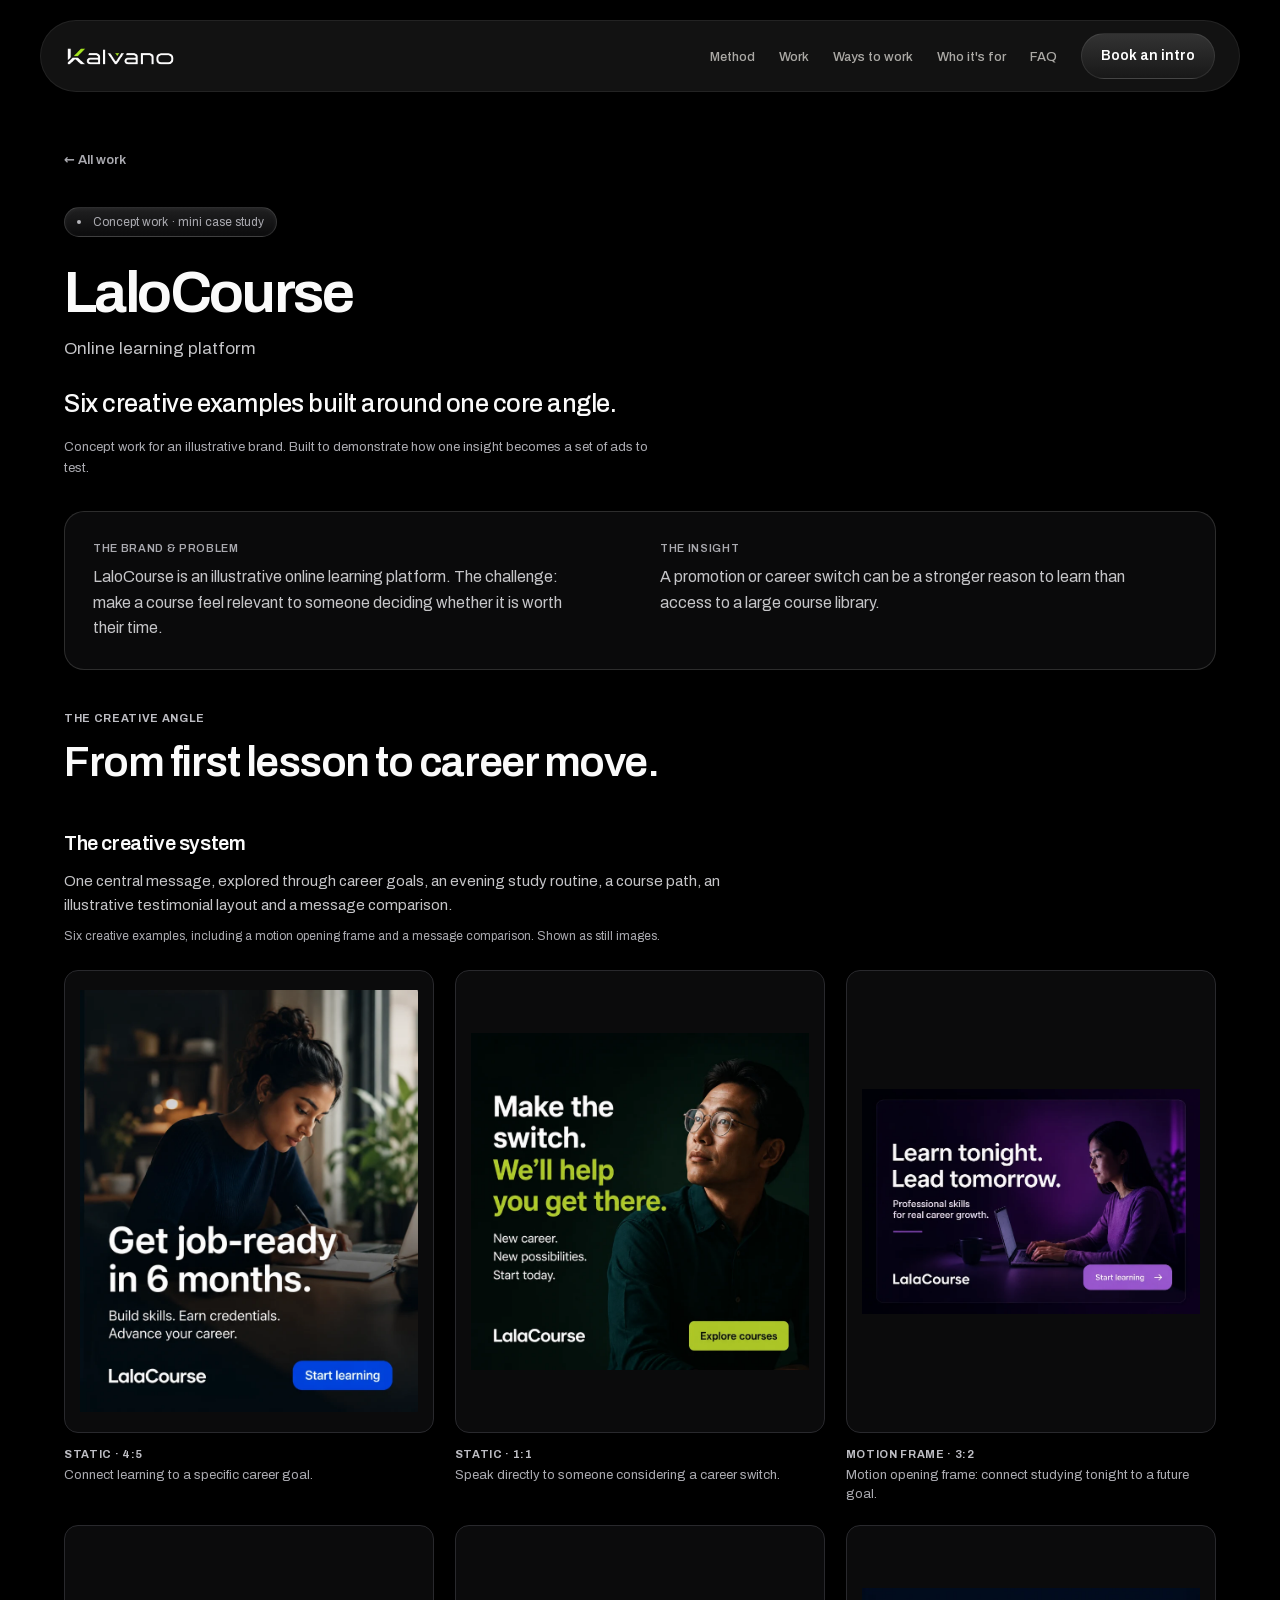
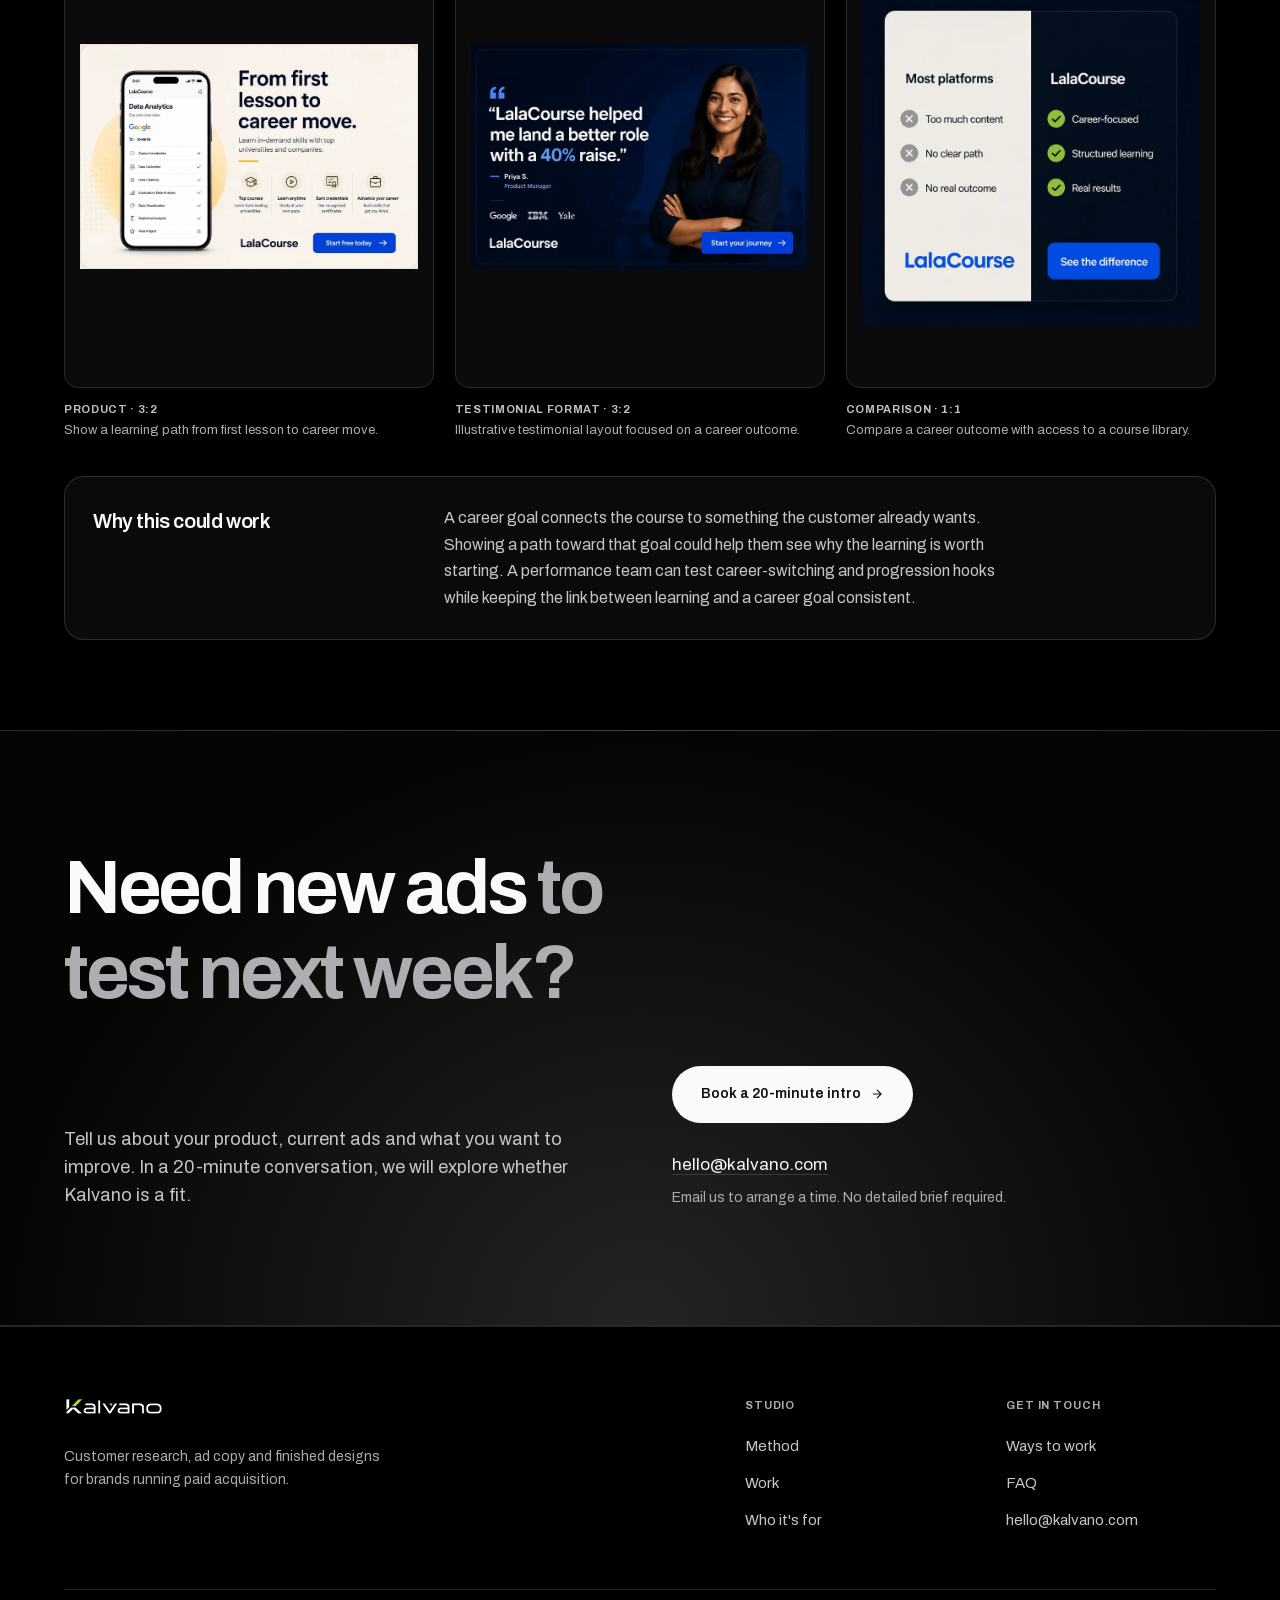
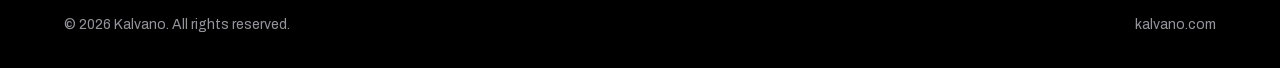
==== work/career-move/index.html @ e504cf20 "Clarify case study value and simplify intro calls to action" ====
<!DOCTYPE html>
<html lang="en">
<head>
<meta charset="UTF-8">
<meta name="viewport" content="width=device-width, initial-scale=1.0">
<title>From First Lesson to Career Move | Kalvano Concept Work</title>
<meta name="description" content="LaloCourse concept mini case study: the customer problem, working insight, creative angle and six creative examples for an online learning platform.">
<link rel="canonical" href="https://kalvano.com/work/career-move/">
<meta name="theme-color" content="#000000">
<meta property="og:type" content="article">
<meta property="og:url" content="https://kalvano.com/work/career-move/">
<meta property="og:site_name" content="Kalvano">
<meta property="og:title" content="From First Lesson to Career Move | Kalvano Concept Work">
<meta property="og:description" content="LaloCourse concept mini case study: the customer problem, working insight, creative angle and six creative examples for an online learning platform.">
<meta property="og:image" content="https://kalvano.com/assets/og-v3.jpg">
<meta property="og:image:type" content="image/jpeg">
<meta property="og:image:width" content="1200">
<meta property="og:image:height" content="630">
<meta property="og:image:alt" content="Kalvano. Need more ads without writing more briefs?">
<meta name="twitter:card" content="summary_large_image">
<meta name="twitter:image" content="https://kalvano.com/assets/og-v3.jpg">
<meta name="twitter:image:alt" content="Kalvano. Need more ads without writing more briefs?">
<meta name="twitter:title" content="From First Lesson to Career Move | Kalvano Concept Work">
<meta name="twitter:description" content="LaloCourse concept mini case study: the customer problem, working insight, creative angle and six creative examples for an online learning platform.">
<link rel="icon" type="image/svg+xml" href="/assets/favicon.svg">
<link rel="preload" href="/assets/fonts/archivo-latin.woff2" as="font" type="font/woff2" crossorigin>
<link rel="stylesheet" href="/assets/css/base.css">
<link rel="stylesheet" href="/assets/css/sections.css">
<link rel="stylesheet" href="/assets/css/theme.css">
<script>window.va = window.va || function () { (window.vaq = window.vaq || []).push(arguments); };</script>
<script defer src="/_vercel/insights/script.js"></script>
</head>
<body class="dialed-theme">

<a href="#main" class="skip-link">Skip to content</a>

<!-- ================= NAV ================= -->
<nav id="nav" aria-label="Main">
  <a href="/" class="brand" aria-label="Kalvano home"><img class="brand-logo" src="/assets/kalvano-logo-light.svg" alt="Kalvano" width="439" height="83"></a>
  <div class="nav-right">
    <ul class="nav-links" id="nav-menu">
      <li><a href="/#method">Method</a></li>
      <li><a href="/#work">Work</a></li>
      <li><a href="/#offer">Ways to work</a></li>
      <li><a href="/#who">Who it's for</a></li>
      <li><a href="/#faq">FAQ</a></li>
    </ul>
    <a href="mailto:hello@kalvano.com?subject=20-minute%20intro%20enquiry" class="nav-cta">Book an intro</a>
    <button type="button" class="nav-toggle" id="nav-toggle" aria-expanded="false" aria-controls="nav-menu" aria-label="Open menu">
      <span></span><span></span>
    </button>
  </div>
</nav>

<main id="main">

<!-- ================= PROJECT HEADER ================= -->
<header class="proj-head case-head">
  <div class="wrap">
    <a href="/#work" class="proj-back">&larr; All work</a>
    <span class="eyebrow">Concept work · mini case study</span>
    <h1 class="case-title">LaloCourse</h1>
    <p class="case-subtitle">Online learning platform</p>
    <p class="case-value">Six creative examples built around one core angle.</p>
    <p class="work-note">Concept work for an illustrative brand. Built to demonstrate how one insight becomes a set of ads to test.</p>
  </div>
</header>

<!-- ================= PROJECT BODY ================= -->
<section class="proj-body case-body">
  <div class="wrap">
    <dl class="case-context">
      <div><dt>The brand &amp; problem</dt><dd>LaloCourse is an illustrative online learning platform. The challenge: make a course feel relevant to someone deciding whether it is worth their time.</dd></div>
      <div><dt>The insight</dt><dd>A promotion or career switch can be a stronger reason to learn than access to a large course library.</dd></div>
    </dl>
    <div class="case-angle"><span class="wproj-label">The creative angle</span><h2>From first lesson to career move.</h2></div>
    <div class="case-executions-head"><h2>The creative system</h2><p>One central message, explored through career goals, an evening study routine, a course path, an illustrative testimonial layout and a message comparison.</p><p class="case-execution-note">Six creative examples, including a motion opening frame and a message comparison. Shown as still images.</p></div>
    <div class="wproj-grid">
        <figure class="work-figure is-hero">
          <div class="work-frame" data-ratio="4:5"><img src="/assets/img/work-education-01-4x5.webp" alt="Concept advertisement leading with a dated career outcome over a study scene." width="800" height="1000" loading="lazy" decoding="async"></div>
          <figcaption class="work-cap">
            <span class="wc-kicker">Static · 4:5</span>
            <span class="wc-sub">Connect learning to a specific career goal.</span>
          </figcaption>
        </figure>
        <figure class="work-figure">
          <div class="work-frame" data-ratio="1:1"><img src="/assets/img/work-education-02-1x1.webp" alt="Concept advertisement addressing a career switcher with an outcome-led headline." width="800" height="800" loading="lazy" decoding="async"></div>
          <figcaption class="work-cap">
            <span class="wc-kicker">Static · 1:1</span>
            <span class="wc-sub">Speak directly to someone considering a career switch.</span>
          </figcaption>
        </figure>
        <figure class="work-figure">
          <div class="work-frame" data-ratio="3:2"><img src="/assets/img/work-education-03-9x16.webp" alt="Opening frame of a concept video advertisement contrasting studying tonight with leading tomorrow." width="800" height="533" loading="lazy" decoding="async"></div>
          <figcaption class="work-cap">
            <span class="wc-kicker">Motion frame · 3:2</span>
            <span class="wc-sub">Motion opening frame: connect studying tonight to a future goal.</span>
          </figcaption>
        </figure>
        <figure class="work-figure">
          <div class="work-frame" data-ratio="3:2"><img src="/assets/img/work-education-04-9x16.webp" alt="Concept product demonstration showing a structured course path from first lesson to career move." width="800" height="533" loading="lazy" decoding="async"></div>
          <figcaption class="work-cap">
            <span class="wc-kicker">Product · 3:2</span>
            <span class="wc-sub">Show a learning path from first lesson to career move.</span>
          </figcaption>
        </figure>
        <figure class="work-figure">
          <div class="work-frame" data-ratio="3:2"><img src="/assets/img/work-education-05-4x5.webp" alt="Concept execution in a testimonial layout quoting a learner about a career outcome." width="800" height="533" loading="lazy" decoding="async"></div>
          <figcaption class="work-cap">
            <span class="wc-kicker">Testimonial format · 3:2</span>
            <span class="wc-sub">Illustrative testimonial layout focused on a career outcome.</span>
          </figcaption>
        </figure>
        <figure class="work-figure">
          <div class="work-frame" data-ratio="1:1"><img src="/assets/img/work-education-06-1x1.webp" alt="Concept comparison advertisement setting an outcome-led platform against a generic content library." width="800" height="800" loading="lazy" decoding="async"></div>
          <figcaption class="work-cap">
            <span class="wc-kicker">Comparison · 1:1</span>
            <span class="wc-sub">Compare a career outcome with access to a course library.</span>
          </figcaption>
        </figure>
      </div>
    <div class="case-rationale"><h2>Why this could work</h2><p>A career goal connects the course to something the customer already wants. Showing a path toward that goal could help them see why the learning is worth starting. A performance team can test career-switching and progression hooks while keeping the link between learning and a career goal consistent.</p></div>
  </div>
</section>

<!-- ================= CTA ================= -->
<section class="cta on-paper" id="contact">
  <div class="cta-inner">
    <h2 class="cta-headline display reveal">Need new ads <span class="ser">to test next week?</span></h2>
    <div class="cta-lower reveal">
      <p class="cta-sub">Tell us about your product, current ads and what you want to improve. In a 20-minute conversation, we will explore whether Kalvano is a fit.</p>
      <div>
        <a href="mailto:hello@kalvano.com?subject=20-minute%20intro%20enquiry" class="btn btn-primary">Book a 20-minute intro
          <svg viewBox="0 0 24 24" fill="none" stroke="currentColor" stroke-width="2"><path d="M5 12h14M12 5l7 7-7 7"/></svg>
        </a>
        <p class="cta-email"><a href="mailto:hello@kalvano.com">hello@kalvano.com</a></p>
        <p class="cta-note">Email us to arrange a time. No detailed brief required.</p>
      </div>
    </div>
  </div>
</section>

</main>

<!-- ================= FOOTER ================= -->
<footer>
  <div class="footer-grid">
    <div class="footer-brand">
      <a href="/" class="brand" aria-label="Kalvano home"><img class="brand-logo" src="/assets/kalvano-logo-light.svg" alt="Kalvano" width="439" height="83"></a>
      <p class="footer-tagline">Customer research, ad copy and finished designs for brands running paid acquisition.</p>
    </div>
    <div class="footer-col">
      <h5>Studio</h5>
      <ul>
        <li><a href="/#method">Method</a></li>
        <li><a href="/#work">Work</a></li>
        <li><a href="/#who">Who it's for</a></li>
      </ul>
    </div>
    <div class="footer-col">
      <h5>Get in touch</h5>
      <ul>
        <li><a href="/#offer">Ways to work</a></li>
        <li><a href="/#faq">FAQ</a></li>
        <li><a href="mailto:hello@kalvano.com">hello@kalvano.com</a></li>
      </ul>
    </div>
  </div>
  <div class="footer-bottom">
    <span class="footer-copy">© 2026 Kalvano. All rights reserved.</span>
    <span class="footer-meta">kalvano.com</span>
  </div>
</footer>

<script src="/assets/js/main.js"></script>
</body>
</html>
---- assets/css/base.css ----
/* ============================================================
   KALVANO: editorial system
   Display: Instrument Serif · Body: Archivo · Accent: terracotta
   ============================================================ */

/* ---------- self-hosted fonts ----------
   Subset per unicode-range; browsers download only what the page uses.
   Archivo is a variable font, hence the weight range. */
@font-face {
  font-family: 'Archivo';
  font-style: normal;
  font-weight: 400 700;
  font-display: swap;
  src: url('../fonts/archivo-latin.woff2') format('woff2');
  unicode-range: U+0000-00FF, U+0131, U+0152-0153, U+02BB-02BC, U+02C6, U+02DA, U+02DC, U+0304, U+0308, U+0329, U+2000-206F, U+20AC, U+2122, U+2191, U+2193, U+2212, U+2215, U+FEFF, U+FFFD;
}
@font-face {
  font-family: 'Archivo';
  font-style: normal;
  font-weight: 400 700;
  font-display: swap;
  src: url('../fonts/archivo-latin-ext.woff2') format('woff2');
  unicode-range: U+0100-02BA, U+02BD-02C5, U+02C7-02CC, U+02CE-02D7, U+02DD-02FF, U+0304, U+0308, U+0329, U+1D00-1DBF, U+1E00-1E9F, U+1EF2-1EFF, U+2020, U+20A0-20AB, U+20AD-20C0, U+2113, U+2C60-2C7F, U+A720-A7FF;
}
@font-face {
  font-family: 'Archivo';
  font-style: normal;
  font-weight: 400 700;
  font-display: swap;
  src: url('../fonts/archivo-vietnamese.woff2') format('woff2');
  unicode-range: U+0102-0103, U+0110-0111, U+0128-0129, U+0168-0169, U+01A0-01A1, U+01AF-01B0, U+0300-0301, U+0303-0304, U+0308-0309, U+0323, U+0329, U+1EA0-1EF9, U+20AB;
}
@font-face {
  font-family: 'Instrument Serif';
  font-style: normal;
  font-weight: 400;
  font-display: swap;
  src: url('../fonts/instrument-serif-latin.woff2') format('woff2');
  unicode-range: U+0000-00FF, U+0131, U+0152-0153, U+02BB-02BC, U+02C6, U+02DA, U+02DC, U+0304, U+0308, U+0329, U+2000-206F, U+20AC, U+2122, U+2191, U+2193, U+2212, U+2215, U+FEFF, U+FFFD;
}
@font-face {
  font-family: 'Instrument Serif';
  font-style: normal;
  font-weight: 400;
  font-display: swap;
  src: url('../fonts/instrument-serif-latin-ext.woff2') format('woff2');
  unicode-range: U+0100-02BA, U+02BD-02C5, U+02C7-02CC, U+02CE-02D7, U+02DD-02FF, U+0304, U+0308, U+0329, U+1D00-1DBF, U+1E00-1E9F, U+1EF2-1EFF, U+2020, U+20A0-20AB, U+20AD-20C0, U+2113, U+2C60-2C7F, U+A720-A7FF;
}
@font-face {
  font-family: 'Instrument Serif';
  font-style: italic;
  font-weight: 400;
  font-display: swap;
  src: url('../fonts/instrument-serif-italic-latin.woff2') format('woff2');
  unicode-range: U+0000-00FF, U+0131, U+0152-0153, U+02BB-02BC, U+02C6, U+02DA, U+02DC, U+0304, U+0308, U+0329, U+2000-206F, U+20AC, U+2122, U+2191, U+2193, U+2212, U+2215, U+FEFF, U+FFFD;
}
@font-face {
  font-family: 'Instrument Serif';
  font-style: italic;
  font-weight: 400;
  font-display: swap;
  src: url('../fonts/instrument-serif-italic-latin-ext.woff2') format('woff2');
  unicode-range: U+0100-02BA, U+02BD-02C5, U+02C7-02CC, U+02CE-02D7, U+02DD-02FF, U+0304, U+0308, U+0329, U+1D00-1DBF, U+1E00-1E9F, U+1EF2-1EFF, U+2020, U+20A0-20AB, U+20AD-20C0, U+2113, U+2C60-2C7F, U+A720-A7FF;
}

*, *::before, *::after { box-sizing: border-box; }
* { margin: 0; padding: 0; }

:root {
  /* --- palette --- */
  --ink:        #0B0B0C;   /* page ground */
  --ink-raised: #0E0E10;   /* alternating band */
  --ink-2:      #101012;   /* cards / mats */
  --paper:      #EDEAE4;   /* inverted ground, and primary text on dark */
  --paper-ink:  #14130F;   /* primary text on the paper ground */
  --accent:     #D96C3A;   /* terracotta, used for signals not decoration */
  --accent-deep:#C05A2C;

  /* --- contextual type and rules ---
     Redeclared inside .on-paper so a component (a work figure, a CTA, a
     button) can sit on either ground without a light-mode variant class. */
  --fg:        var(--paper);
  --fg-dim:    rgba(237, 234, 228, 0.82);
  --fg-mute:   rgba(237, 234, 228, 0.7);
  --fg-faint:  rgba(237, 234, 228, 0.58);
  --rule:      rgba(237, 234, 228, 0.14);
  --rule-soft: rgba(237, 234, 228, 0.08);
  --mat:       #101012;

  --font-display: 'Instrument Serif', Georgia, 'Times New Roman', serif;
  --font-body:    'Archivo', system-ui, -apple-system, sans-serif;

  --ease: cubic-bezier(0.2, 0.7, 0.2, 1);

  --gutter: clamp(20px, 5vw, 68px);
  --maxw: 1360px;
}

/* A single accent field. Same token-flip mechanism as .on-paper, so buttons,
   rules and muted text keep working without an accent-specific variant. */
.on-accent {
  background: var(--accent);
  color: var(--paper-ink);
  --fg:        var(--paper-ink);
  --fg-dim:    rgba(20, 19, 15, 0.86);
  --fg-mute:   rgba(20, 19, 15, 0.74);
  --fg-faint:  rgba(20, 19, 15, 0.6);
  --rule:      rgba(20, 19, 15, 0.24);
  --rule-soft: rgba(20, 19, 15, 0.14);
  --mat:       rgba(20, 19, 15, 0.06);
}

.on-paper {
  background: var(--paper);
  color: var(--paper-ink);
  --fg:        var(--paper-ink);
  --fg-dim:    rgba(20, 19, 15, 0.82);
  --fg-mute:   rgba(20, 19, 15, 0.7);
  --fg-faint:  rgba(20, 19, 15, 0.58);
  --rule:      rgba(20, 19, 15, 0.18);
  --rule-soft: rgba(20, 19, 15, 0.1);
  --mat:       rgba(20, 19, 15, 0.05);
}

html {
  background: var(--ink);
  scroll-behavior: smooth;
  -webkit-text-size-adjust: 100%;
  overflow-x: clip;
}

body {
  background: var(--ink);
  color: var(--fg);
  font-family: var(--font-body);
  font-size: 17px;
  line-height: 1.6;
  font-weight: 400;
  overflow-x: clip;
  -webkit-font-smoothing: antialiased;
  text-rendering: optimizeLegibility;
}

img { display: block; max-width: 100%; }
::selection { background: var(--accent); color: var(--ink); }
/* accent-on-accent would be invisible inside the accent field */
.on-accent ::selection { background: var(--paper-ink); color: var(--accent); }
a { color: inherit; }

/* ---------- skip link (keyboard users) ---------- */
.skip-link {
  position: absolute;
  left: 1rem; top: -100%;
  z-index: 200;
  background: var(--accent);
  color: var(--ink);
  font-size: 14px;
  font-weight: 600;
  padding: 0.7rem 1.2rem;
  border-radius: 2px;
  text-decoration: none;
  transition: top 0.2s var(--ease);
}
.skip-link:focus { top: 1rem; }

/* ---------- shared layout primitives ---------- */
.wrap { max-width: var(--maxw); margin: 0 auto; }

section { padding: clamp(3.75rem, 7vw, 7rem) var(--gutter); }

/* Section label. The accent dot replaces the old rule: at this size a dot
   reads as a marker rather than a decorative underline fragment. */
.eyebrow {
  display: inline-flex;
  align-items: center;
  gap: 0.75rem;
  font-size: 12.5px;
  font-weight: 700;
  letter-spacing: 0.2em;
  text-transform: uppercase;
  color: var(--fg-mute);
}
.eyebrow::before {
  content: '';
  width: 6px; height: 6px;
  border-radius: 50%;
  background: var(--accent);
  flex: none;
}
.eyebrow.center { justify-content: center; }

/* Display headline base. The whole system is serif now, so emphasis comes
   from italic and a step down in value rather than from a second family. */
.display {
  font-family: var(--font-display);
  font-weight: 400;
  line-height: 1;
  letter-spacing: -0.022em;
  color: var(--fg);
  text-wrap: balance;
}
.display .ser {
  font-style: italic;
  color: var(--fg-mute);
}
.display .dim { color: var(--fg-faint); }

/* ---------- buttons ---------- */
.btn {
  display: inline-flex;
  align-items: center;
  gap: 0.55rem;
  font-size: 15px;
  font-weight: 600;
  text-decoration: none;
  border-radius: 2px;
  transition: background 0.25s, color 0.25s, border-color 0.25s;
  cursor: pointer;
  border: 1px solid transparent;
  white-space: nowrap;
}
.btn svg { width: 14px; height: 14px; transition: transform 0.3s var(--ease); }

.btn-primary {
  background: var(--fg);
  color: var(--ink);
  padding: 1rem 1.75rem;
}
.on-paper .btn-primary { color: var(--paper); }
.btn-primary:hover { background: var(--accent); color: var(--ink); }
.btn-primary:hover svg { transform: translateX(3px); }

.btn-ghost {
  color: var(--fg);
  padding: 1rem 1.75rem;
  border-color: var(--rule);
  background: transparent;
}
.btn-ghost:hover { border-color: var(--fg); }

/* ---------- nav ---------- */
nav {
  position: fixed;
  top: 0; left: 0; right: 0;
  z-index: 100;
  height: 70px;
  display: flex;
  align-items: center;
  justify-content: space-between;
  gap: 2rem;
  padding: 0 var(--gutter);
  background: rgba(11, 11, 12, 0.7);
  backdrop-filter: blur(16px);
  -webkit-backdrop-filter: blur(16px);
  border-bottom: 1px solid rgba(237, 234, 228, 0.09);
  transition: background 0.45s var(--ease);
}
nav.scrolled { background: rgba(11, 11, 12, 0.88); }

.brand { display: inline-flex; align-items: center; text-decoration: none; }
.brand-logo { display: block; height: 19px; width: auto; }

.nav-right { display: flex; align-items: center; gap: 2rem; }
.nav-links { display: flex; align-items: center; gap: 2rem; list-style: none; }
.nav-links a {
  font-size: 14px;
  font-weight: 500;
  color: rgba(237, 234, 228, 0.7);
  text-decoration: none;
  white-space: nowrap;
  transition: color 0.2s;
}
.nav-links a:hover,
.nav-links a.active { color: var(--paper); }
.nav-cta {
  flex: none;
  background: var(--paper);
  color: var(--ink) !important;
  font-size: 14px;
  font-weight: 600;
  padding: 0.65rem 1.15rem;
  border-radius: 2px;
  text-decoration: none;
  transition: background 0.25s;
}
.nav-cta:hover { background: var(--accent); }

/* mobile disclosure button, hidden until the section links collapse */
.nav-toggle {
  display: none;
  width: 38px; height: 38px;
  flex-direction: column; align-items: center; justify-content: center;
  gap: 5px;
  background: transparent;
  border: 1px solid var(--rule);
  border-radius: 2px;
  cursor: pointer;
}
.nav-toggle span {
  display: block; width: 16px; height: 1.5px;
  background: var(--paper);
  transition: transform 0.3s var(--ease);
}
#nav.open .nav-toggle span:first-child { transform: translateY(3.25px) rotate(45deg); }
#nav.open .nav-toggle span:last-child { transform: translateY(-3.25px) rotate(-45deg); }

/* ---------- footer ---------- */
footer {
  border-top: 1px solid var(--rule);
  padding: clamp(3rem, 5.5vw, 4.75rem) var(--gutter) 2rem;
}
.footer-grid {
  max-width: var(--maxw);
  margin: 0 auto;
  display: grid;
  grid-template-columns: 1.5fr 0.5fr 0.5fr;
  gap: clamp(1.75rem, 4vw, 4rem);
  align-items: start;
}
.footer-brand .brand-logo { height: 19px; }
.footer-tagline {
  font-size: 15px;
  color: var(--fg-mute);
  max-width: 42ch;
  line-height: 1.6;
  margin-top: 1.4rem;
  text-wrap: pretty;
}
.footer-col h5 {
  font-size: 12px;
  font-weight: 700;
  letter-spacing: 0.2em;
  text-transform: uppercase;
  color: var(--fg-mute);
  margin-bottom: 1.15rem;
}
.footer-col ul { list-style: none; display: flex; flex-direction: column; gap: 0.7rem; }
.footer-col a {
  font-size: 15px;
  color: var(--fg-dim);
  text-decoration: none;
  transition: color 0.2s;
}
.footer-col a:hover { color: var(--paper); }
.footer-bottom {
  max-width: var(--maxw);
  margin: clamp(2.25rem, 4.5vw, 3.5rem) auto 0;
  padding-top: 1.5rem;
  border-top: 1px solid var(--rule);
  display: flex;
  align-items: center;
  justify-content: space-between;
  gap: 1rem;
  flex-wrap: wrap;
}
.footer-copy,
.footer-meta { font-size: 14px; color: var(--fg-faint); }

/* ---------- reveal animation ----------
   Safe by default: visible. Entrance only opts in when JS confirms a live
   timeline (adds .motion to <html>), so frozen-timeline / no-JS always shows. */
.reveal { opacity: 1; transform: none; }
.motion .reveal { opacity: 0; transform: translateY(22px); transition: opacity 1s var(--ease), transform 1s var(--ease); }
.motion .reveal.visible { opacity: 1; transform: translateY(0); }
.motion .reveal.d1 { transition-delay: .08s; }
.motion .reveal.d2 { transition-delay: .16s; }
.motion .reveal.d3 { transition-delay: .24s; }

@media (prefers-reduced-motion: reduce) {
  .motion .reveal { opacity: 1 !important; transform: none !important; transition: none !important; }
  * { animation: none !important; scroll-behavior: auto; }
}

/* ---------- responsive base ---------- */
@media (max-width: 920px) {
  body { font-size: 16px; }
  /* the CTA stays in the bar; section links move into a disclosure panel */
  .nav-right { gap: 0.7rem; }
  .nav-toggle { display: flex; }
  .nav-links {
    display: none;
    position: absolute; top: 100%; left: 0; right: 0;
    flex-direction: column; align-items: stretch; gap: 0;
    padding: 0.25rem var(--gutter) 1.1rem;
    background: rgba(11, 11, 12, 0.97);
    backdrop-filter: blur(16px);
    -webkit-backdrop-filter: blur(16px);
    border-bottom: 1px solid var(--rule);
  }
  #nav.open .nav-links { display: flex; }
  .nav-links a {
    display: block;
    padding: 0.9rem 0;
    font-size: 16px;
    border-bottom: 1px solid var(--rule-soft);
  }
  .nav-links li:last-child a { border-bottom: none; }
  .footer-grid { grid-template-columns: 1fr; gap: 2.5rem; }
}
---- assets/css/sections.css ----
/* ============================================================
   KALVANO: section styles
   ============================================================ */

@keyframes k-rise { from { opacity: 0; transform: translateY(20px); } to { opacity: 1; transform: none; } }
@keyframes k-fade { from { opacity: 0; } to { opacity: 1; } }

/* ---------------- HERO ----------------
   Centred and frame-filling. Left-aligned, the headline reached about two
   thirds across and left the right of the screen empty, which read as an
   unfinished composition rather than restraint. Here the type runs the full
   measure and the two sentences contrast by treatment, not by size: the claim
   upright at full value, the answer italic and stepped back. No ornament, no
   card, no rule. The entrance is a CSS animation rather than a .reveal,
   because the hero is above the fold and must not wait on the observer. */
.hero {
  min-height: 92vh;
  display: flex;
  flex-direction: column;
  justify-content: center;
  padding: clamp(130px, 16vh, 190px) var(--gutter) clamp(3rem, 6vh, 5.5rem);
}
.hero-inner {
  max-width: var(--maxw);
  margin: 0 auto;
  width: 100%;
  text-align: center;
}

.hero-eyebrow { animation: k-fade .9s ease both; }

/* Sized to fill the measure at every width. The two sentences wrap into each
   other deliberately, so the block reads as one monumental paragraph. */
.hero-headline {
  font-family: var(--font-display);
  font-weight: 400;
  font-size: clamp(38px, 8vw, 116px);
  line-height: 0.96;
  letter-spacing: -0.03em;
  color: var(--fg);
  margin-top: clamp(24px, 3vw, 40px);
  text-wrap: balance;
  animation: k-rise 1.1s var(--ease) both;
}
.hero-headline .ser {
  font-style: italic;
  color: rgba(237, 234, 228, 0.62);
}

/* Two tiers, not one paragraph. The plain-English explanation is sized close
   to a sub-headline and set at full value; the scope and channels drop to a
   quieter step below it. */
.hero-lead {
  font-size: clamp(18px, 1.65vw, 25px);
  line-height: 1.45;
  letter-spacing: -0.01em;
  color: var(--fg-dim);
  max-width: 72ch;
  margin: clamp(30px, 3.6vw, 46px) auto 0;
  text-wrap: balance;
  animation: k-rise 1.1s .14s var(--ease) both;
}
.hero-actions {
  display: flex; flex-wrap: wrap; gap: 0.75rem;
  justify-content: center;
  margin-top: clamp(28px, 3.2vw, 40px);
  animation: k-rise 1.1s .26s var(--ease) both;
}

/* The reassurance line under the buttons. It answers the two questions a
   visitor has at the moment of clicking (how long, and what do I have to
   prepare) so it sits with the action, not up in the lead. Quiet enough that
   it reads as a footnote to the CTA rather than a third tier of the pitch. */
.hero-note {
  font-size: clamp(13.5px, 1vw, 15px);
  line-height: 1.5;
  letter-spacing: 0.005em;
  color: var(--fg-mute);
  max-width: 72ch;
  margin: clamp(16px, 1.8vw, 22px) auto 0;
  text-wrap: balance;
  animation: k-rise 1.1s .34s var(--ease) both;
}

/* On a phone the viewport is tall and narrow, so a 92vh hero strands the
   block in the middle of an empty screen. Height follows the content instead,
   and the headline takes a larger share of the width to keep its presence. */
@media (max-width: 620px) {
  .hero {
    min-height: auto;
    padding-top: clamp(112px, 21vh, 150px);
    padding-bottom: clamp(2.5rem, 7vh, 4rem);
  }
  .hero-headline { font-size: clamp(34px, 11.2vw, 56px); }
}

@media (prefers-reduced-motion: reduce) {
  .hero-eyebrow, .hero-headline, .hero-lead, .hero-actions, .hero-note { animation: none; }
}

/* ---------------- WHY KALVANO ----------------
   The brief contrast is the most distinctive thing Kalvano can say, so it is
   the headline. "More than a designer, without the agency overhead" reads as
   positioning boilerplate by comparison and demotes to the supporting line. */
/* Centred, unlike the section heads that pair with a second column. A
   standalone statement at this scale cannot fill the measure without taking
   hero-sized type, so left-aligning it leaves a dead right-hand column;
   centring turns the same space into margin on both sides. */
.compare-head { text-align: center; }
.compare-headline {
  font-size: clamp(36px, 5.8vw, 96px);
  margin: 1.4rem auto 0;
  max-width: 30ch;
}
.compare-support {
  font-size: clamp(17px, 1.4vw, 21px);
  line-height: 1.5;
  color: var(--fg-mute);
  margin: 1.6rem auto 0;
  max-width: 46ch;
}
.compare-grid {
  display: grid;
  grid-template-columns: repeat(2, minmax(0, 1fr));
  gap: clamp(1rem, 2vw, 1.75rem);
  margin-top: clamp(2.25rem, 4.5vw, 4rem);
}
.compare-col {
  border: 1px solid var(--rule);
  border-radius: 3px;
  padding: clamp(1.75rem, 3.2vw, 3rem);
}
/* the accent rule is the only thing marking which column is the argument */
.compare-col.is-kalvano {
  border-color: rgba(237, 234, 228, 0.2);
  border-top: 2px solid var(--accent);
  background: var(--ink-2);
}
.compare-tag {
  display: block;
  font-size: 12px; font-weight: 700;
  letter-spacing: 0.2em; text-transform: uppercase;
  color: var(--fg-mute);
}
.compare-col.is-kalvano .compare-tag { color: var(--accent); }
.compare-col h3 {
  font-family: var(--font-display);
  font-weight: 400;
  font-size: clamp(25px, 2.4vw, 36px);
  line-height: 1.12;
  color: var(--fg-mute);
  margin-top: 1.5rem;
}
.compare-col.is-kalvano h3 { color: var(--fg); }
.compare-col p {
  font-size: 17px; line-height: 1.65;
  color: var(--fg-mute);
  margin-top: 1rem;
  text-wrap: pretty;
}
.compare-col.is-kalvano p { color: var(--fg-dim); }

@media (max-width: 920px) {
  .compare-grid { grid-template-columns: minmax(0, 1fr); }
}

/* ---------------- SCOPE MANIFESTO ----------------
   The line that kills the consultancy misconception, so it gets a full band to
   itself rather than a column beside the comparison cards. Nothing else is on
   the screen when a visitor reads it. */
.manifesto { border-top: 0; }
.manifesto-inner { max-width: var(--maxw); margin: 0 auto; text-align: center; }
.manifesto-headline {
  font-size: clamp(32px, 5.4vw, 90px);
  line-height: 1.06;
  max-width: 34ch;
  margin: 0 auto;
}
/* the rule is centred and short, so it reads as a caption divider rather than
   a left-anchored underline stranded beneath centred type */
.manifesto-note {
  font-size: 16px; color: var(--fg-mute);
  margin: clamp(1.5rem, 2.6vw, 2.25rem) auto 0;
  padding-top: 1.4rem;
  border-top: 1px solid var(--rule);
  max-width: 34ch;
}

/* ---------------- METHOD ---------------- */
.services { background: var(--ink-raised); border-top: 1px solid var(--rule); }
/* the intro used to start at 55% of the width, leaving a void between it and
   a headline that ends around 30%. A narrower left track and a capped measure
   bring the two into the same optical block. */
.services-head {
  max-width: var(--maxw); margin: 1.2rem auto 0;
  display: grid; grid-template-columns: 0.86fr 1.14fr;
  gap: clamp(1.25rem, 2.6vw, 2.75rem); align-items: end;
}
.services-headline { font-size: clamp(36px, 5vw, 78px); }
.services-intro { font-size: 17px; line-height: 1.6; color: var(--fg-mute); padding-bottom: 0.5rem; max-width: 32ch; }
.services-grid {
  max-width: var(--maxw); margin: clamp(2.5rem, 4.5vw, 4rem) auto 0;
  display: grid; grid-template-columns: repeat(3, minmax(0, 1fr));
  gap: clamp(1.5rem, 3vw, 3rem);
}
.service-card { border-top: 1px solid rgba(237, 234, 228, 0.18); padding-top: 1.5rem; }
.service-head { display: flex; align-items: baseline; gap: 0.875rem; }
.service-num { font-family: var(--font-display); font-size: 42px; line-height: 1; color: var(--accent); }
.service-tag {
  font-size: 12px; font-weight: 700;
  letter-spacing: 0.2em; text-transform: uppercase;
  color: var(--fg-mute);
}
.service-card h3 {
  font-family: var(--font-display); font-weight: 400;
  font-size: clamp(24px, 2.2vw, 32px); line-height: 1.14;
  margin-top: 1.75rem;
}
.service-card p { font-size: 17px; line-height: 1.65; color: var(--fg-dim); margin-top: 0.875rem; text-wrap: pretty; }

@media (max-width: 920px) {
  .services-head, .services-grid { grid-template-columns: minmax(0, 1fr); }
  .services-head { align-items: start; }
}

/* ---------------- WORK ----------------
   The one section on the paper ground. Concept work is the page's evidence,
   so it gets the inversion rather than a tinted panel, and the foreign brand
   colours in the ads read as portfolio content against it. */
.work-headline { font-size: clamp(36px, 5vw, 78px); margin-top: 1.2rem; max-width: 18ch; }
/* Headline and its two supporting paragraphs on one row. They used to stack as
   two full-width rows, which left the space beside the headline empty and made
   the header nearly as tall as a project. */
.work-head {
  max-width: var(--maxw); margin: 0 auto;
  display: grid; grid-template-columns: 1.05fr 0.95fr;
  gap: clamp(1.25rem, 3vw, 3.5rem);
  align-items: end;
  padding-bottom: clamp(1.75rem, 2.8vw, 2.75rem);
  border-bottom: 1px solid var(--rule);
}
.work-head-text { display: flex; flex-direction: column; gap: 1rem; padding-bottom: 0.4rem; }
.work-lede { font-size: 18px; line-height: 1.6; color: var(--fg-dim); text-wrap: pretty; }
.work-note { font-size: 15.5px; line-height: 1.6; color: var(--fg-mute); }
.work-note b { color: var(--fg); font-weight: 600; }

/* specimen treatment: each ad matted at uniform scale, uncropped.
   min-height:0 is load-bearing — .work-frame is a flex item, so its automatic
   minimum size is content-based, and a tall execution would otherwise stretch
   past its ratio and knock the row's captions out of alignment. */
.work-figure { margin: 0; min-width: 0; display: flex; flex-direction: column; gap: 0.8rem; }
.work-frame {
  aspect-ratio: 4 / 5;
  min-height: 0;
  border: 1px solid var(--rule);
  background: var(--mat);
  padding: clamp(0.5rem, 1.2vw, 1rem);
  overflow: hidden;
  transition: border-color .35s;
}
.work-figure:hover .work-frame { border-color: var(--fg-faint); }
.work-frame img {
  width: 100%; height: 100%;
  object-fit: contain;
  filter: saturate(0.9) brightness(0.96);
  transition: filter .35s;
}
.work-figure:hover .work-frame img { filter: none; }
.work-cap { display: flex; flex-direction: column; gap: 0.15rem; }
.wc-kicker {
  font-size: 12px; font-weight: 700;
  letter-spacing: 0.16em; text-transform: uppercase;
  color: var(--accent);
}
.wc-sub { font-size: 15px; line-height: 1.5; color: var(--fg-mute); }

/* ---------- PROJECT BLOCK ----------
   Two shapes from one set of parts. .is-summary is the homepage case study;
   the default stacked breakdown is used on the project pages, where the full
   six executions and the reasoning strip appear. */
.wproj { max-width: var(--maxw); margin: 0 auto; }

/* --- homepage case study ---
   A compact two-column card, not a written case study. The strategy and the
   finished work have to be readable in the same viewport: the previous
   full-width stack (category row, then an Insight/Bet row, then the ads) had
   the graphics starting most of a screen below the thinking, which broke the
   connection the section exists to make.

   What survives from that attempt is the hierarchy. The business category
   outranks the concept name, so a scanning visitor knows what kind of product
   the work is for before they meet "Order the coffee." */
.wproj.is-summary {
  display: grid;
  grid-template-columns: minmax(0, 0.4fr) minmax(0, 0.6fr);
  gap: clamp(1.5rem, 3vw, 3.25rem);
  padding: clamp(2.5rem, 4.8vw, 4.5rem) 0;
  border-bottom: 1px solid var(--rule);
}
.wproj.is-summary:last-child { border-bottom: none; }
/* the strategy stays alongside the executions rather than ending a third of
   the way up them and leaving the left of the card empty */
.wproj-strategy { position: sticky; top: 110px; }

.is-summary .wproj-num {
  display: block;
  font-family: var(--font-display);
  font-size: clamp(28px, 2.5vw, 38px); line-height: 1;
  color: var(--accent);
}
/* Set as a label rather than a headline, but at a size and weight that make it
   the first thing read in the block. Uppercase carries the "this is context,
   not the idea" signal that a serif heading would lose. */
.is-summary .wproj-cat {
  font-size: clamp(20px, 1.95vw, 28px);
  font-weight: 700;
  letter-spacing: 0.05em;
  text-transform: uppercase;
  line-height: 1.2;
  color: var(--fg);
  margin-top: 0.55rem;
}
.is-summary .wproj-concept {
  font-size: 17.5px;
  line-height: 1.35;
  color: var(--fg-mute);
  margin-top: 0.9rem;
}
.is-summary .wproj-concept em {
  font-family: var(--font-display);
  font-style: italic;
  font-size: 1.42em;
  color: var(--fg-dim);
}
/* Insight and the bet are half of what Kalvano sells, so they are set as
   deliberate outputs: each on its own ruled block, at a size that holds its
   own against the ads rather than reading as annotation beside them. */
.wproj-block {
  margin-top: clamp(1.1rem, 1.8vw, 1.5rem);
  padding-top: clamp(0.9rem, 1.4vw, 1.2rem);
  border-top: 1px solid var(--rule);
}
.wproj-label {
  display: block;
  font-size: 13px; font-weight: 700;
  letter-spacing: 0.16em; text-transform: uppercase;
  color: var(--accent);
}
.wproj-block p {
  font-size: 17.5px; line-height: 1.6;
  color: var(--fg-dim);
  margin-top: 0.6rem;
  text-wrap: pretty;
}
.wproj-strategy .model-link { margin-top: clamp(1.4rem, 2.2vw, 1.9rem); }

/* names the ads as the execution of the idea beside them, and starts the work
   at the top of the card rather than below the copy */
.wproj-exec { margin-bottom: clamp(0.75rem, 1.4vw, 1.1rem); }

.wproj-grid { display: grid; grid-template-columns: repeat(3, minmax(0, 1fr)); gap: clamp(0.875rem, 1.6vw, 1.5rem); }

/* One large primary ad over two supporting. Frames are sized by a shared
   height with the width following each ad's own ratio, so mixed 4:5, 1:1 and
   5:4 executions sit together without matting a third of every frame. The
   heights are tuned so the supporting pair spans about the same width as the
   ad above it. */
.wproj-grid-summary {
  display: flex;
  flex-direction: column;
  gap: clamp(0.6rem, 1vw, 0.9rem);
}
/* the pair sits flush under the lead ad. In two equal grid tracks they were
   pushed to opposite ends of the column with a gap down the middle, which read
   as two loose thumbnails rather than one set. */
.wproj-pair { display: flex; gap: clamp(0.75rem, 1.4vw, 1.25rem); align-items: start; }
.wproj-grid-summary .work-figure { align-items: start; gap: 0.5rem; }
.wproj-grid-summary .work-frame {
  aspect-ratio: auto;
  width: fit-content;
  max-width: 100%;
  height: clamp(120px, 16vw, 232px);
}
.wproj-grid-summary .work-frame img { width: auto; height: 100%; }
.wproj-grid-summary > .is-hero .work-frame { height: clamp(240px, 39vw, 560px); }
.wproj-grid-summary .wc-sub { font-size: 14px; }

/* --- project page breakdown ---
   The /work/ pages keep the masthead-and-lede shape: they carry six executions
   plus a reasoning strip, which the homepage case-study layout is not built
   for. Their category label stays a masthead item rather than a heading. */
.wproj-bar {
  display: flex; align-items: baseline; gap: 0.875rem; flex-wrap: wrap;
  padding-bottom: clamp(1rem, 1.8vw, 1.5rem);
  margin-bottom: clamp(1.5rem, 2.6vw, 2.25rem);
  border-bottom: 1px solid var(--rule);
}
.wproj-bar .wproj-num {
  font-family: var(--font-display); font-size: 34px; line-height: 1;
  color: var(--accent); flex: none;
}
.wproj-bar .wproj-cat {
  font-size: 12px; font-weight: 700;
  letter-spacing: 0.18em; text-transform: uppercase;
  color: var(--fg-mute);
}
.wproj-tag {
  margin-left: auto; align-self: center; flex: none;
  font-size: 10.5px; font-weight: 600;
  letter-spacing: 0.14em; text-transform: uppercase;
  color: var(--fg-faint);
  padding: 0.3rem 0.7rem; border: 1px solid var(--rule); border-radius: 100px;
}
.wproj-title {
  font-family: var(--font-display); font-weight: 400;
  font-size: clamp(32px, 3.6vw, 54px);
  line-height: 1.02; letter-spacing: -0.018em;
  color: var(--fg);
}
.wproj-bet-label {
  display: block;
  font-size: 12px; font-weight: 700;
  letter-spacing: 0.18em; text-transform: uppercase;
  color: var(--accent);
}
.wproj-bet p { font-size: 17px; line-height: 1.6; color: var(--fg-dim); margin-top: 0.75rem; text-wrap: pretty; }

.wproj-lede {
  display: grid; grid-template-columns: 1fr 1.05fr;
  gap: clamp(1.5rem, 4vw, 4rem); align-items: start;
  padding-bottom: clamp(1.75rem, 3vw, 2.5rem);
  margin-bottom: clamp(1.75rem, 3vw, 2.5rem);
  border-bottom: 1px solid var(--rule);
}
.wproj-meta {
  display: grid; grid-template-columns: 1fr 1fr;
  gap: clamp(1.5rem, 3.5vw, 3.5rem);
  margin-bottom: clamp(2.25rem, 4vw, 3.25rem);
}
.wproj-meta dt {
  margin-bottom: 0.65rem;
  font-size: 12px; font-weight: 700;
  letter-spacing: 0.16em; text-transform: uppercase;
  color: var(--fg-mute);
}
.wproj-meta dd { font-size: 16.5px; color: var(--fg-dim); line-height: 1.65; text-wrap: pretty; }
/* the reasoning strip: without it, six executions read as a batch of ads
   rather than one designed experiment, which is what the Engine sells */
.wproj-foot {
  margin-top: clamp(2rem, 3.5vw, 3rem);
  padding-top: clamp(1.5rem, 2.4vw, 2.25rem);
  border-top: 1px solid var(--rule);
  display: grid; grid-template-columns: repeat(3, minmax(0, 1fr));
  gap: clamp(1.5rem, 3vw, 3rem);
}
.wf-label {
  display: block; margin-bottom: 0.65rem;
  font-size: 12px; font-weight: 700;
  letter-spacing: 0.16em; text-transform: uppercase;
  color: var(--accent);
}
.wf-item p { font-size: 15.5px; color: var(--fg-dim); line-height: 1.65; text-wrap: pretty; }

/* Interim state, applied per project so delivered artwork can go live while
   the rest is still in production. Remove "is-awaiting-art" from a project's
   <article> to switch its images on; the filenames are already wired up. */
.wproj.is-awaiting-art .work-frame { position: relative; }
.wproj.is-awaiting-art .work-frame img { display: none; }
.wproj.is-awaiting-art .work-frame::after {
  content: attr(data-ratio);
  position: absolute; inset: clamp(0.5rem, 1.2vw, 1rem);
  display: flex; align-items: center; justify-content: center;
  border: 1px dashed var(--rule);
  font-size: 11px; font-weight: 600; letter-spacing: 0.16em;
  color: var(--fg-faint);
}

@media (max-width: 980px) {
  .work-head, .wproj.is-summary, .wproj-lede, .wproj-foot { grid-template-columns: minmax(0, 1fr); }
  .wproj-work { margin-top: 0.5rem; }
  .wproj-strategy { position: static; }
  .wproj-grid { grid-template-columns: repeat(2, minmax(0, 1fr)); }
  .wproj-meta { grid-template-columns: 1fr; }
}
/* two ~20ch columns is not a reading measure, so the pair stacks before it
   gets there; the ad pair follows at the narrow end */

@media (max-width: 620px) {
  .wproj-bar { row-gap: 0.5rem; }
  .wproj-tag { margin-left: 0; }
}

/* ---------------- PROJECT DETAIL PAGE ---------------- */
.proj-head {
  padding: clamp(7.5rem, 13vw, 10.5rem) var(--gutter) clamp(2.5rem, 4vw, 3.5rem);
  border-bottom: 1px solid var(--rule);
}
.proj-back {
  display: flex; width: fit-content; align-items: center; gap: 0.4rem;
  font-size: 13px; font-weight: 600; color: var(--fg-mute);
  text-decoration: none; margin-bottom: clamp(1.6rem, 3vw, 2.2rem);
  transition: color .2s;
}
.proj-back:hover { color: var(--accent); }
.proj-head .work-note { max-width: 60ch; margin-top: 1rem; }
.proj-body { padding-top: clamp(3rem, 5vw, 4.5rem); }

/* ---------------- WAYS TO WORK ----------------
   Deliberately unequal. Equal cards read as two interchangeable packages and
   the Engine is the business; the Sprint is the way in. The size difference
   carries that, so no paragraph has to explain it. */
.offer-head {
  max-width: var(--maxw); margin: 1.4rem auto 0;
  display: grid; grid-template-columns: 1.1fr 0.9fr;
  gap: clamp(1.25rem, 2.6vw, 2.75rem); align-items: end;
}
.offer-headline { font-size: clamp(32px, 4vw, 62px); line-height: 1.04; }
.offer-intro { font-size: 17px; line-height: 1.6; color: var(--fg-mute); padding-bottom: 0.6rem; text-wrap: pretty; }
.offer-grid {
  max-width: var(--maxw); margin: clamp(2.25rem, 4.2vw, 3.75rem) auto 0;
  display: grid; grid-template-columns: minmax(0, 1.55fr) minmax(0, 1fr);
  gap: clamp(1rem, 2vw, 1.75rem);
  align-items: start;
}
.model-card {
  border: 1px solid var(--rule);
  border-radius: 3px;
  padding: clamp(1.6rem, 2.6vw, 2.4rem);
  display: flex; flex-direction: column;
}
/* the ongoing partnership: larger card, lifted surface, accent rule */
.model-card.is-lead {
  border-color: rgba(237, 234, 228, 0.2);
  border-top: 2px solid var(--accent);
  background: var(--ink-2);
  padding: clamp(2rem, 3.6vw, 3.5rem);
}
.model-top { display: flex; align-items: baseline; justify-content: space-between; gap: 1rem; }
.model-type {
  font-size: 12px; font-weight: 700;
  letter-spacing: 0.2em; text-transform: uppercase;
  color: var(--fg-mute);
}
.model-card.is-lead .model-type { color: var(--accent); }
.model-when {
  font-size: 12px; font-weight: 600;
  letter-spacing: 0.16em; text-transform: uppercase;
  color: var(--fg-mute);
}
.model-name {
  font-family: var(--font-display); font-weight: 400;
  font-size: clamp(25px, 2.2vw, 32px); line-height: 1.1;
  margin-top: 1.4rem;
}
.model-card.is-lead .model-name { font-size: clamp(30px, 3vw, 46px); margin-top: 1.7rem; }
.model-price {
  font-family: var(--font-display);
  font-size: clamp(34px, 3.2vw, 46px); line-height: 1;
  letter-spacing: -0.02em;
  margin-top: 0.75rem;
  display: flex; align-items: baseline; gap: 0.5rem;
}
.model-card.is-lead .model-price { font-size: clamp(48px, 5.4vw, 82px); margin-top: 1rem; }
.model-price span { font-family: var(--font-body); font-size: 16px; color: var(--fg-mute); }
.model-desc { font-size: 16px; line-height: 1.6; color: var(--fg-dim); margin-top: 1.1rem; text-wrap: pretty; }
.model-card.is-lead .model-desc { font-size: 18px; max-width: 44ch; }
.model-feats { list-style: none; margin-top: 1.6rem; }
.model-feats li {
  display: flex; gap: 0.875rem;
  font-size: 16px; color: var(--fg-dim);
  padding: 0.75rem 0;
  border-top: 1px solid var(--rule);
}
.model-feats li:last-child { border-bottom: 1px solid var(--rule); }
.model-feats li::before { content: '\2192'; color: var(--fg-faint); font-size: 12px; line-height: 1.6; }
.model-card.is-lead .model-feats { display: grid; grid-template-columns: repeat(2, minmax(0, 1fr)); column-gap: clamp(1.5rem, 3vw, 3rem); margin-top: 2rem; }
.model-card.is-lead .model-feats li { color: var(--fg); font-size: 17px; }
.model-card.is-lead .model-feats li::before { color: var(--accent); }
.model-cta { margin-top: auto; padding-top: 1.75rem; }
.model-cta .btn { width: 100%; justify-content: center; }
.model-card.is-lead .model-cta .btn { padding: 1.2rem 2rem; font-size: 16px; }
.offer-note { max-width: var(--maxw); margin: 1.6rem auto 0; font-size: 15.5px; color: var(--fg-mute); }

/* inline "see the full concept" link, on either ground */
.model-link {
  display: inline-flex; align-items: center; gap: 0.4rem;
  margin-top: 1.75rem;
  font-size: 15px; font-weight: 600;
  color: var(--fg); text-decoration: none;
  border-bottom: 1px solid var(--rule); padding-bottom: 3px;
  transition: color .2s, border-color .2s;
}
.model-link:hover { color: var(--accent); border-color: var(--accent); }
.model-link span { transition: transform .25s var(--ease); }
.model-link:hover span { transform: translateX(3px); }

@media (max-width: 980px) {
  .offer-head, .offer-grid { grid-template-columns: minmax(0, 1fr); }
  .offer-head { align-items: start; }
}
@media (max-width: 620px) {
  .model-card.is-lead .model-feats { grid-template-columns: minmax(0, 1fr); }
}

/* ---------------- WHO IT'S FOR + TIMELINE ---------------- */
.icp { background: var(--ink-raised); border-top: 1px solid var(--rule); }
.icp-head {
  max-width: var(--maxw); margin: 1.4rem auto 0;
  display: grid; grid-template-columns: 1.1fr 0.9fr;
  gap: clamp(1.25rem, 2.6vw, 3rem); align-items: end;
}
.icp-headline { font-size: clamp(36px, 4.8vw, 72px); max-width: 22ch; }
.icp-sub { font-size: 17px; line-height: 1.6; color: var(--fg-dim); padding-bottom: 0.6rem; text-wrap: pretty; }
.icp-tags {
  max-width: var(--maxw); margin: clamp(1.75rem, 3.2vw, 2.75rem) auto 0;
  list-style: none; display: flex; flex-wrap: wrap; gap: 0.625rem;
}
.icp-tags li {
  border: 1px solid rgba(237, 234, 228, 0.22);
  border-radius: 100px;
  padding: 0.75rem 1.4rem;
  font-size: 15px; font-weight: 500;
  color: var(--fg-dim);
}
/* honest disqualifier: filters the enquiries that waste a discovery call */
.icp-dq { max-width: var(--maxw); margin: 1.9rem auto 0; font-size: 16px; color: var(--fg-mute); }

.sprint {
  max-width: var(--maxw); margin: clamp(2.75rem, 5.5vw, 5rem) auto 0;
  padding-top: clamp(2rem, 3.2vw, 3rem);
  border-top: 1px solid var(--rule);
}
.sprint-headline { font-size: clamp(32px, 4vw, 58px); margin: 1.1rem 0 clamp(1.75rem, 3vw, 2.75rem); }
.sprint-track { display: grid; grid-template-columns: repeat(4, minmax(0, 1fr)); gap: clamp(1.5rem, 3vw, 3rem); }
.sprint-step { position: relative; border-top: 1px solid rgba(237, 234, 228, 0.18); padding-top: 1.25rem; }
.sprint-dot {
  position: absolute; top: -4px; left: 0;
  width: 7px; height: 7px; border-radius: 50%;
  background: var(--accent);
}
.sprint-when {
  font-size: 12px; font-weight: 700;
  letter-spacing: 0.18em; text-transform: uppercase;
  color: var(--accent);
}
.sprint-what { font-size: 16px; line-height: 1.6; color: var(--fg-mute); margin-top: 1rem; text-wrap: pretty; }
.sprint-stage {
  display: block;
  font-family: var(--font-display); font-weight: 400;
  font-size: clamp(22px, 2vw, 29px); line-height: 1.1;
  color: var(--fg);
  margin-top: 0.9rem;
}

@media (max-width: 920px) {
  .icp-head { grid-template-columns: minmax(0, 1fr); align-items: start; }
  .sprint-track { grid-template-columns: repeat(2, minmax(0, 1fr)); }
}
@media (max-width: 560px) {
  .sprint-track { grid-template-columns: minmax(0, 1fr); }
}

/* ---------------- FAQ ----------------
   The heading sticks while the answers scroll, so a visitor deep in the list
   still has the section's frame. Native <details> keeps it working with JS off.
   grid-template-rows animates the disclosure without a fixed max-height. */
.faq { border-top: 1px solid var(--rule); }
.faq-inner {
  max-width: var(--maxw); margin: 0 auto;
  display: grid; grid-template-columns: 0.68fr 1.32fr;
  gap: clamp(1.75rem, 4vw, 5.5rem); align-items: start;
}
.faq-head { position: sticky; top: 112px; }
.faq-headline { font-size: clamp(34px, 4.2vw, 64px); margin-top: 1.4rem; }
.faq-list { border-top: 1px solid var(--rule); }
.faq-list details { border-bottom: 1px solid var(--rule); }
.faq-list summary {
  display: flex; align-items: baseline; justify-content: space-between; gap: 1.5rem;
  font-size: clamp(17px, 1.5vw, 21px); font-weight: 500;
  letter-spacing: -0.01em; line-height: 1.35;
  color: var(--fg);
  padding: 1.6rem 0;
  cursor: pointer;
  list-style: none;
  transition: color .2s;
}
.faq-list summary::-webkit-details-marker { display: none; }
.faq-list summary::after {
  content: '+';
  font-family: var(--font-display); font-size: 24px; line-height: 1;
  color: var(--accent); flex: none;
  transition: transform .3s var(--ease);
}
.faq-list details[open] summary::after { content: '\2212'; }
.faq-list summary:hover { color: var(--accent); }
.faq-list details p {
  font-size: 17px; line-height: 1.68; color: var(--fg-dim);
  max-width: 70ch; padding-bottom: 1.75rem;
  text-wrap: pretty;
}

@media (max-width: 920px) {
  .faq-inner { grid-template-columns: minmax(0, 1fr); }
  .faq-head { position: static; }
}

/* ---------------- CTA ---------------- */
.cta { border-top: 1px solid var(--rule); padding-top: clamp(4.5rem, 9vw, 8.5rem); padding-bottom: clamp(4.5rem, 9vw, 8.5rem); }
.cta-inner { max-width: var(--maxw); margin: 0 auto; }
.cta-headline { font-size: clamp(40px, 6.8vw, 116px); line-height: 0.96; letter-spacing: -0.028em; max-width: 18ch; }
.cta-lower {
  display: grid; grid-template-columns: 1fr 1fr;
  gap: clamp(1.75rem, 5vw, 5.5rem); align-items: end;
  margin-top: clamp(2rem, 4vw, 3.5rem);
}
.cta-sub { font-size: clamp(18px, 1.5vw, 23px); line-height: 1.55; color: var(--fg-dim); text-wrap: pretty; }
.cta-actions .btn { padding: 1.35rem 2.5rem; font-size: 17px; }
.cta-email { margin-top: 1.75rem; font-size: 17px; }
.cta-email a { color: var(--fg); text-decoration: none; border-bottom: 1px solid var(--rule); }
.cta-email a:hover { border-color: var(--fg); }
.cta-note { margin-top: 0.6rem; font-size: 16px; color: var(--fg-mute); line-height: 1.6; }
.cta-note b { color: var(--fg-dim); font-weight: 600; }

@media (max-width: 920px) {
  .cta-lower { grid-template-columns: minmax(0, 1fr); align-items: start; }
}
---- assets/css/theme.css ----
/* Shared visual theme: monochrome, bold type, soft panels and compact controls. */
:root { --ink:#000; --ink-raised:#050505; --ink-2:#0c0c0d; --paper:#fafafa; --paper-ink:#111; --accent:#ddd; --accent-deep:#aaa; --fg:#fafafa; --fg-dim:#c5c5c8; --fg-mute:#aaaab0; --fg-faint:#94949b; --rule:rgba(255,255,255,.14); --rule-soft:rgba(255,255,255,.08); --font-display:var(--font-body); --maxw:1200px; }
body { font-size:16px; }
section { padding-top:90px; padding-bottom:90px; }
.on-paper,.on-accent { background:#050505; color:var(--fg); --fg:#fafafa; --fg-dim:#c5c5c8; --fg-mute:#aaaab0; --fg-faint:#94949b; --rule:rgba(255,255,255,.14); --rule-soft:rgba(255,255,255,.08); --mat:#101011; }
.on-accent ::selection { background:#fafafa; color:#111; }
.display { font-weight:650; line-height:1.1; letter-spacing:-.045em; }
.display .ser { font-style:normal; color:#adadb2; }
.eyebrow { font-size:12px; line-height:1.4; font-weight:400; text-transform:none; letter-spacing:0; padding:6px 12px; border:1px solid var(--rule); border-radius:100px; background:linear-gradient(180deg,#202021,#0b0b0c); box-shadow:inset 0 1px 5px #ffffff0d; }
.eyebrow::before { width:4px; height:4px; background:#b6b6bb; }
.btn,.nav-cta { border-radius:100px; font-size:14px; }
.btn-primary,.on-paper .btn-primary { background:#fafafa; color:#101010; }
.btn-primary:hover { background:#dcdcdf; color:#000; }
.btn-ghost { background:linear-gradient(#202022,#0a0a0b); border-color:#333337; color:#fafafa; box-shadow:inset 0 1px 6px #ffffff08; }
.round-arrow { display:inline-flex; justify-content:center; align-items:center; width:27px; height:27px; background:#111; color:#fff; border-radius:50%; margin-left:8px; }
nav { top:20px; left:max(20px,calc((100% - 1200px)/2)); right:max(20px,calc((100% - 1200px)/2)); height:72px; padding:0 24px; border:1px solid #ffffff12; border-radius:100px; background:rgba(20,20,21,.9); backdrop-filter:blur(18px); }
nav.scrolled { background:rgba(17,17,18,.95); }
.brand-logo { height:21px; }
.nav-links,.nav-right { gap:24px; }
.nav-links a { font-size:13px; }
.nav-cta { padding:11px 19px; background:linear-gradient(#333,#181818); border:1px solid #ffffff17; color:#fff!important; }
.nav-cta:hover { background:#343436; }
.nav-toggle { border-radius:50%; flex:none; width:40px; height:40px; }
.hero { min-height:auto; padding:166px var(--gutter) 70px; display:block; position:relative; isolation:isolate; }
.hero::before { content:''; position:absolute; inset:0; pointer-events:none; z-index:-1; background-image:linear-gradient(#ffffff05 1px,transparent 1px),linear-gradient(90deg,#ffffff05 1px,transparent 1px),radial-gradient(ellipse at 20% 0,#24242670,transparent 55%); background-size:110px 110px,110px 110px,100% 100%; mask-image:linear-gradient(#000,transparent 90%); }
.hero-inner { max-width:var(--maxw); text-align:center; }
.hero-label { display:inline-flex; align-items:center; justify-content:center; gap:10px; font-size:13px; font-weight:500; line-height:1.5; color:#e9e9ec; letter-spacing:.03em; }
.hero-label::before { content:""; width:5px; height:5px; flex:none; border-radius:50%; background:#c5e478; }
.hero-headline { font-family:var(--font-body); font-size:clamp(38px,4.2vw,62px); line-height:1.14; letter-spacing:-.045em; font-weight:650; margin:30px auto 0; animation:none; }
.hero-headline span { color:#fafafa; }
.hero-lead { font-size:17px; line-height:1.75; max-width:62ch; margin:30px auto 0; color:var(--fg-mute); animation:none; }
.hero-actions { margin-top:34px; gap:28px; align-items:center; animation:none; }
.hero-work-link { display:inline-flex; align-items:center; gap:10px; font-size:14px; min-height:48px; padding:10px 0; color:var(--fg-dim); text-decoration:none; }
.hero-work-link:hover { color:var(--fg); text-decoration:underline; text-underline-offset:5px; }
.hero-actions .btn { padding:10px 19px; min-height:48px; }
.hero-gallery { display:grid; grid-template-columns:.85fr 1.15fr .85fr; gap:14px; margin-top:76px; align-items:stretch; text-align:left; }
.hero-project { display:flex; flex-direction:column; min-width:0; border:1px solid #29292c; border-radius:22px; padding:16px; background:radial-gradient(ellipse at top,#1e1e21,#080809 80%); text-decoration:none; transition:border-color .25s,transform .25s; }
.hero-project:nth-child(2) { background:#101111; }
.hero-project:hover { border-color:#64646a; transform:translateY(-4px); }
.hero-project-art { height:310px; display:flex; align-items:center; justify-content:center; }
.hero-project-art img { max-width:100%; max-height:100%; width:auto; height:auto; border-radius:8px; }
.hero-project-caption { margin-top:20px; display:flex; align-items:center; justify-content:space-between; gap:12px; font-size:13px; }
.hero-project-caption small { display:block; font-size:11px; color:var(--fg-mute); margin-top:4px; }
.compare-headline { font-size:clamp(32px,4vw,56px); max-width:30ch; }
.compare-support { font-size:17px; }
.compare-col,.compare-col.is-kalvano { border:1px solid var(--rule); border-radius:22px; padding:32px; background:linear-gradient(145deg,#151516,#060607); box-shadow:inset 0 0 30px #ffffff03; }
.compare-col.is-kalvano { border-color:#505055; }
.compare-col h3 { font-size:28px; font-weight:600; letter-spacing:-.035em; }
.compare-tag,.service-tag,.model-type,.model-when { font-size:11px; letter-spacing:.06em; }
.manifesto { padding-top:65px; padding-bottom:65px; border-top:1px solid var(--rule-soft); border-bottom:1px solid var(--rule-soft); background:radial-gradient(ellipse at center,#141416,#000 75%); }
.manifesto-headline { font-size:clamp(30px,3.8vw,52px); max-width:32ch; }
.manifesto-note { font-size:14px; }
.services { background:#000; border:0; }
.services > .wrap { text-align:center; }
.services-head { display:block; text-align:center; }
.services-headline { font-size:clamp(32px,4vw,54px); }
.services-intro { margin:18px auto 0; max-width:55ch; font-size:16px; }
.services-grid { gap:18px; }
.service-card { padding:28px; border:1px solid var(--rule); border-radius:22px; background:linear-gradient(150deg,#151516,#050506); }
.service-num { font-size:35px; font-weight:600; letter-spacing:-.05em; }
.service-card h3 { font-size:24px; font-weight:600; margin-top:24px; letter-spacing:-.035em; }
.service-card p { font-size:16px; }
.work-headline { font-size:clamp(32px,4vw,54px); max-width:22ch; }
.work-lede { font-size:17px; }.work-note { font-size:14px; }
.wproj.is-summary { grid-template-columns:minmax(0,.4fr) minmax(0,.6fr); gap:50px; padding:60px 0; }
.is-summary .wproj-cat { font-size:25px; letter-spacing:-.025em; text-transform:none; font-weight:600; }
.is-summary .wproj-concept em { font-style:normal; font-size:1em; font-weight:500; }
.wproj-block p { font-size:16px; }
.wproj-label,.wc-kicker,.wproj-bet-label,.wf-label { font-size:11px; letter-spacing:.06em; color:#bdbdc3; }
.work-frame { border-radius:14px; border-color:#29292d; background:#0b0b0c; }
.work-frame img { filter:none; border-radius:6px; }
.wproj-grid-summary { align-items:stretch; }
.wproj-grid-summary .work-figure { align-items:stretch; }
.wproj-grid-summary > .is-hero .work-frame { height:clamp(330px,40vw,540px); width:100%; }
.wproj-grid-summary .work-frame img { width:100%; object-fit:contain; }
.wproj-pair > .work-figure { flex:1; min-width:0; }
.wproj-pair .work-frame { width:100%; height:clamp(160px,19vw,240px); }
.wc-sub { font-size:13px; }
.model-link { font-size:14px; }
.offer-headline,.icp-headline { font-size:clamp(32px,3.8vw,52px); }
.model-card,.model-card.is-lead { border:1px solid #2b2b2f; border-radius:24px; background:linear-gradient(140deg,#161618,#060607); padding:32px; }
.model-card.is-lead { border-color:#55555a; }
.model-name,.model-card.is-lead .model-name { font-size:30px; font-weight:600; letter-spacing:-.035em; }
.model-price,.model-card.is-lead .model-price { font-size:clamp(38px,4.6vw,64px); font-weight:600; letter-spacing:-.05em; }
.model-card.is-lead .model-feats li,.model-feats li { font-size:15px; }
.model-desc,.model-card.is-lead .model-desc { font-size:16px; }
.model-cta .btn { font-size:14px; padding:15px 24px; }
.offer-note { font-size:13px; line-height:1.65; }
.icp { background:#050505; }.icp-tags li { font-size:13px; background:#111113; border-color:#303034; }
.sprint-headline { font-size:clamp(30px,3.5vw,46px); }.sprint-stage { font-size:23px; font-weight:600; letter-spacing:-.025em; }.sprint-what { font-size:15px; }
.faq-headline { font-size:clamp(32px,4vw,52px); }.faq-list summary { font-size:18px; }.faq-list details p { font-size:16px; }
.faq-list summary::after { font-family:var(--font-body); font-size:22px; }
.cta { background:radial-gradient(ellipse at 50% 100%,#242427,#050505 70%); border-bottom:1px solid var(--rule); }
.cta-headline { font-size:clamp(40px,6vw,80px); max-width:20ch; }
.cta-sub { font-size:18px; }.cta-actions .btn { font-size:15px; padding:16px 25px; }.cta-note { font-size:14px; }
footer { background:#000; }.footer-col h5 { font-size:11px; letter-spacing:.08em; }.footer-tagline { font-size:14px; }
.proj-head { padding-top:150px; }.wproj-title { font-size:clamp(36px,4.2vw,58px); font-weight:650; line-height:1.08; letter-spacing:-.045em; }
.wproj-bar .wproj-num { font-weight:600; }.wproj-meta,.wproj-foot { padding:26px; border:1px solid var(--rule); border-radius:20px; background:#0a0a0b; }
a:focus-visible,button:focus-visible,summary:focus-visible { outline:2px solid #e5e5e9; outline-offset:5px; }
[id] { scroll-margin-top:115px; }
@media (max-width:980px) { .wproj.is-summary { grid-template-columns:1fr; gap:28px; }.wproj-grid-summary > .is-hero .work-frame { height:480px; }.wproj-pair .work-frame { height:250px; } }
@media (max-width:920px) {
 nav { padding:0 18px; }.nav-right { gap:12px; }.nav-links { top:calc(100% + 10px); left:0; right:0; border:1px solid #303034; border-radius:22px; background:#111113; padding:12px 22px; }
 .hero-gallery { gap:10px; }.hero-project { padding:10px; }.hero-project-art { height:230px; }.hero-project-caption { font-size:11px; }
 .services-grid { grid-template-columns:1fr; }.service-card { padding:28px; }.hero { padding-top:150px; }
}
@media (max-width:620px) {
 section { padding-top:58px; padding-bottom:58px; }nav { top:12px; height:64px; left:12px; right:12px; padding:0 14px; }.brand-logo { height:18px; }.nav-cta { font-size:12px; padding:10px 12px; }
 .hero { padding-top:122px; padding-bottom:46px; }.hero-headline { font-size:clamp(33px,8.6vw,48px); }.hero-lead { font-size:16px; }.hero-headline { margin-top:24px; }.hero-lead { margin-top:24px; }.hero-actions { margin-top:28px; gap:22px; }.hero-work-link { font-size:13px; }
 .hero-actions .btn { font-size:12px; padding:9px 14px; }.round-arrow { margin-left:0; }
 .hero-gallery { grid-template-columns:1fr 1fr; gap:12px; margin-top:48px; }.hero-project:nth-child(2) { grid-column:1/-1; grid-row:1; }.hero-project-art { height:155px; }.hero-project:nth-child(2) .hero-project-art { height:300px; }.hero-project-caption { gap:6px; line-height:1.4; }.hero-project-caption small { font-size:10px; }.hero-project { border-radius:16px; }
 .compare-col,.compare-col.is-kalvano,.model-card,.model-card.is-lead { padding:24px; }.compare-grid { gap:16px; }.compare-col h3 { font-size:25px; }.compare-support { font-size:16px; }
 .wproj.is-summary { padding:38px 0; }.wproj-grid-summary > .is-hero .work-frame { height:360px; }.wproj-pair .work-frame { height:180px; }.wproj-pair { gap:10px; }.wproj-block p { font-size:16px; }
 .faq-list summary { font-size:16px; }.cta-sub { font-size:16px; }.proj-head { padding-top:115px; }.wproj-meta,.wproj-foot { padding:20px; }
}
@media(prefers-reduced-motion:reduce) { .hero-project { transition:none; }.hero-project:hover { transform:none; } }

/* Mini case studies: a concise problem-to-execution story. */
.case-category { display:block; font-size:14px; font-weight:400; letter-spacing:0; color:var(--fg-mute); margin-top:7px; }
.case-disclosure { display:block; margin-top:12px; color:var(--fg-mute); font-size:11px; }
.case-summary { margin-top:24px; }
.case-summary > div { margin-top:18px; }
.case-summary dt,.case-context dt { font-size:11px; font-weight:600; letter-spacing:.06em; color:var(--fg-mute); text-transform:uppercase; margin-bottom:7px; }
.case-summary dd { font-size:15px; line-height:1.6; color:var(--fg-dim); }
.case-summary .case-summary-angle { padding:18px 0; border-top:1px solid var(--rule); border-bottom:1px solid var(--rule); }
.case-summary-angle dd { font-size:22px; font-weight:600; line-height:1.25; letter-spacing:-.025em; color:var(--fg); }
.mini-case .wproj-strategy { position:static; }
.case-head { padding-bottom:32px; border:0; }
.case-title { font-size:clamp(38px,4.5vw,64px); font-weight:650; line-height:1.1; letter-spacing:-.045em; margin-top:24px; }
.case-subtitle { color:var(--fg-dim); font-size:17px; margin-top:10px; }
.case-value { max-width:48ch; font-size:clamp(19px,2vw,25px); font-weight:500; line-height:1.4; letter-spacing:-.02em; margin-top:24px; }
.case-head .work-note { max-width:75ch; font-size:13px; }
.case-body { padding-top:0; }
.case-context { display:grid; grid-template-columns:1fr 1fr; gap:40px; padding:28px; border:1px solid var(--rule); border-radius:20px; background:#0a0a0b; }
.case-context dd { font-size:16px; line-height:1.6; color:var(--fg-dim); max-width:55ch; }
.case-angle { padding:40px 0; }
.case-angle h2 { font-size:clamp(28px,3.3vw,46px); font-weight:600; line-height:1.12; letter-spacing:-.035em; margin-top:12px; max-width:30ch; }
.case-executions-head { margin-bottom:24px; }
.case-executions-head h2,.case-rationale h2 { font-size:20px; font-weight:600; letter-spacing:-.02em; }
.case-executions-head p { font-size:15px; color:var(--fg-dim); line-height:1.6; max-width:80ch; margin-top:10px; }
.case-executions-head .case-execution-note { font-size:12px; color:var(--fg-mute); }
.case-rationale { display:grid; grid-template-columns:.6fr 1.4fr; gap:32px; margin-top:36px; padding:28px; background:#0a0a0b; border:1px solid var(--rule); border-radius:20px; }
.case-rationale p { max-width:65ch; font-size:16px; color:var(--fg-dim); line-height:1.65; }
@media(max-width:620px) {
 .case-context { grid-template-columns:1fr; gap:24px; padding:22px; }
 .case-rationale { grid-template-columns:1fr; gap:12px; padding:22px; }
 .case-body .wproj-grid { grid-template-columns:1fr; }
 .case-body .work-frame { aspect-ratio:auto; height:auto; max-height:none; padding:12px; }
 .case-body .work-frame img { width:100%; height:auto; }
 .case-head { padding-bottom:28px; }
 .case-summary dd { font-size:15px; }.case-summary-angle dd { font-size:22px; }
}
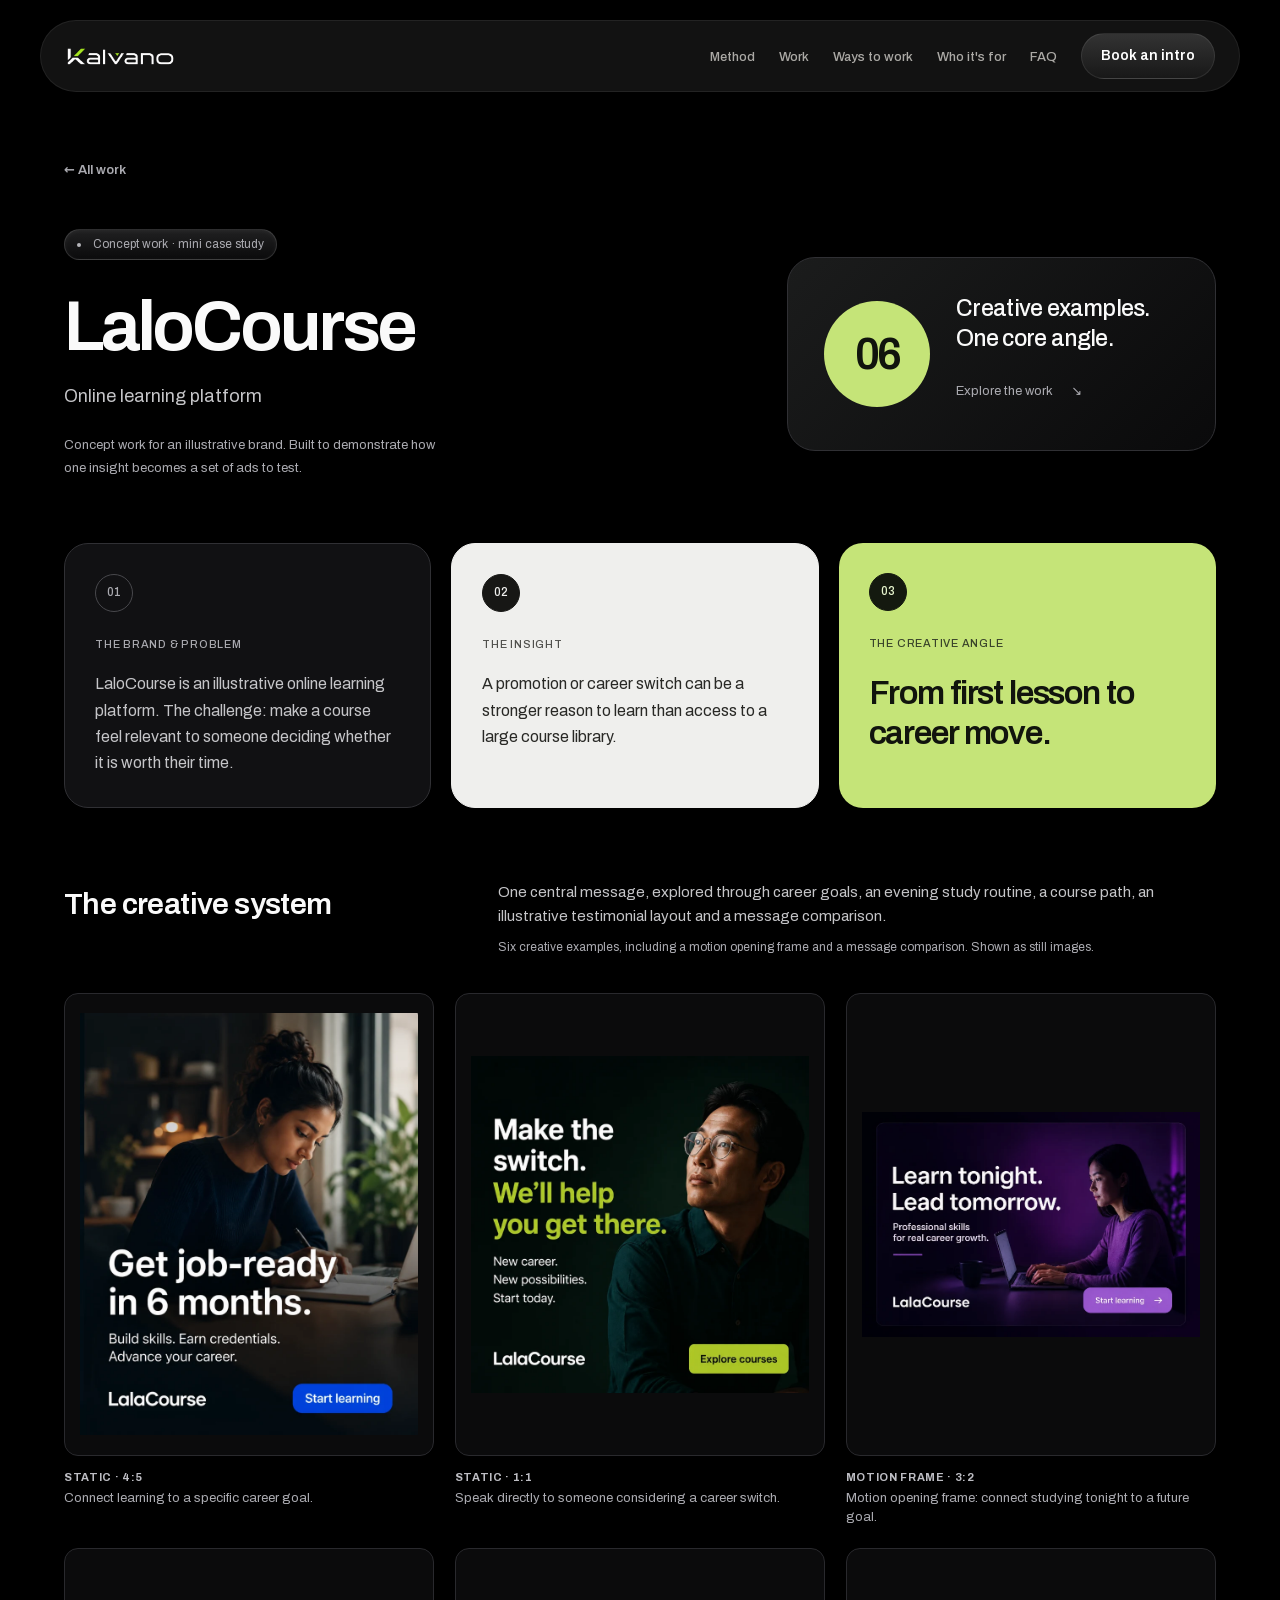
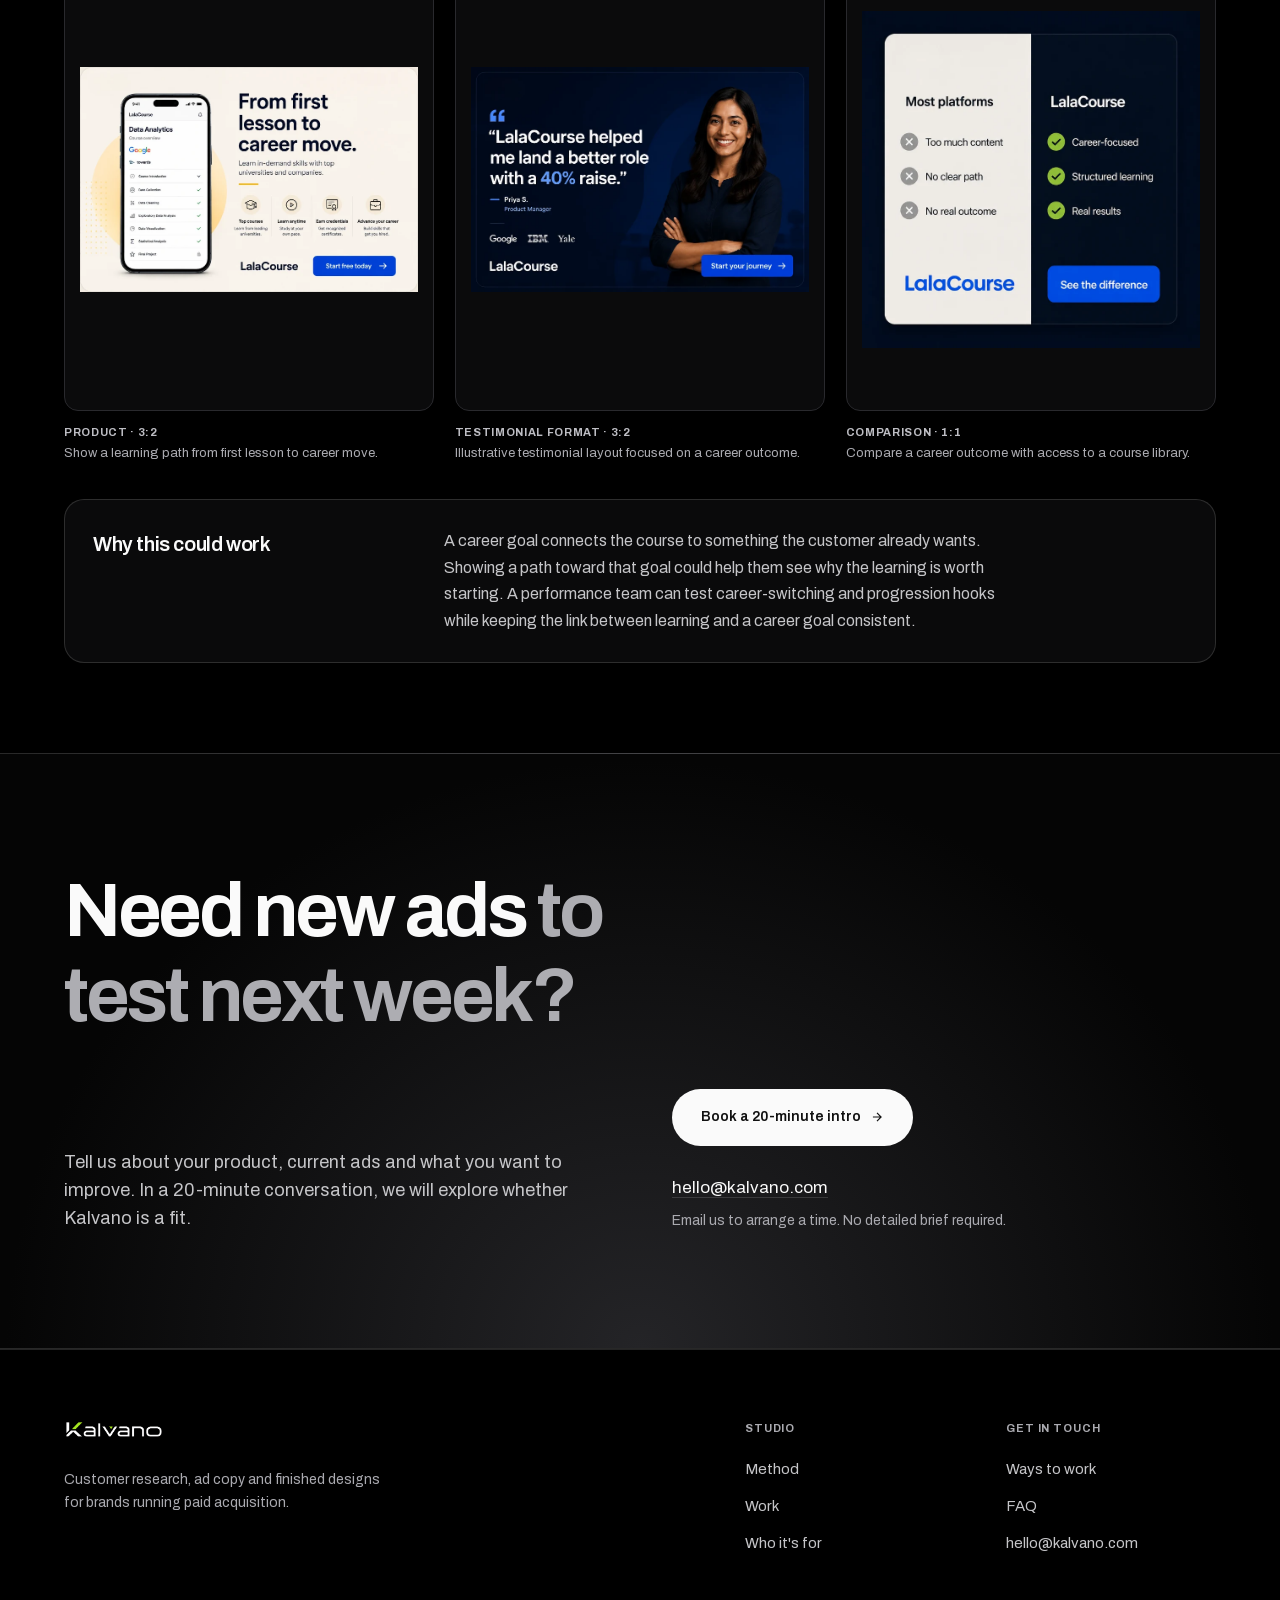
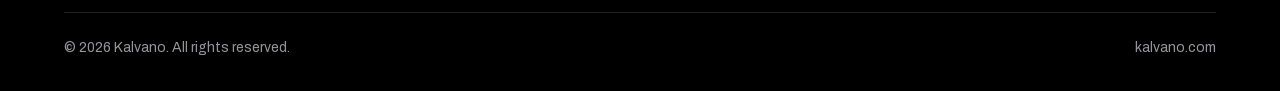
==== commit 72294dfa: "Give case study introductions spacious cards and lime accents" ====
--- a/work/career-move/index.html
+++ b/work/career-move/index.html
@@ -58,23 +58,32 @@
 <header class="proj-head case-head">
   <div class="wrap">
     <a href="/#work" class="proj-back">&larr; All work</a>
-    <span class="eyebrow">Concept work · mini case study</span>
-    <h1 class="case-title">LaloCourse</h1>
-    <p class="case-subtitle">Online learning platform</p>
-    <p class="case-value">Six creative examples built around one core angle.</p>
-    <p class="work-note">Concept work for an illustrative brand. Built to demonstrate how one insight becomes a set of ads to test.</p>
+    <div class="case-masthead">
+      <div class="case-identity">
+        <span class="eyebrow">Concept work · mini case study</span>
+        <h1 class="case-title">LaloCourse</h1>
+        <p class="case-subtitle">Online learning platform</p>
+        <p class="work-note">Concept work for an illustrative brand. Built to demonstrate how one insight becomes a set of ads to test.</p>
+      </div>
+      <div class="case-overview" role="group" aria-label="Six creative examples built around one core angle">
+        <span class="case-overview-number" aria-hidden="true">06</span>
+        <div><p class="case-overview-title">Creative examples.<br>One core angle.</p><a href="#creative-system" class="case-jump">Explore the work <span aria-hidden="true">↘</span></a></div>
+      </div>
+    </div>
   </div>
 </header>
 
 <!-- ================= PROJECT BODY ================= -->
 <section class="proj-body case-body">
   <div class="wrap">
+    <div class="case-story">
     <dl class="case-context">
-      <div><dt>The brand &amp; problem</dt><dd>LaloCourse is an illustrative online learning platform. The challenge: make a course feel relevant to someone deciding whether it is worth their time.</dd></div>
-      <div><dt>The insight</dt><dd>A promotion or career switch can be a stronger reason to learn than access to a large course library.</dd></div>
+      <div class="case-context-card"><dt><span class="case-step" aria-hidden="true">01</span>The brand &amp; problem</dt><dd>LaloCourse is an illustrative online learning platform. The challenge: make a course feel relevant to someone deciding whether it is worth their time.</dd></div>
+      <div class="case-context-card is-insight"><dt><span class="case-step" aria-hidden="true">02</span>The insight</dt><dd>A promotion or career switch can be a stronger reason to learn than access to a large course library.</dd></div>
     </dl>
-    <div class="case-angle"><span class="wproj-label">The creative angle</span><h2>From first lesson to career move.</h2></div>
-    <div class="case-executions-head"><h2>The creative system</h2><p>One central message, explored through career goals, an evening study routine, a course path, an illustrative testimonial layout and a message comparison.</p><p class="case-execution-note">Six creative examples, including a motion opening frame and a message comparison. Shown as still images.</p></div>
+    <div class="case-angle"><span class="wproj-label"><span class="case-step" aria-hidden="true">03</span>The creative angle</span><h2>From first lesson to career move.</h2></div>
+    </div>
+    <div class="case-executions-head" id="creative-system"><h2>The creative system</h2><p>One central message, explored through career goals, an evening study routine, a course path, an illustrative testimonial layout and a message comparison.</p><p class="case-execution-note">Six creative examples, including a motion opening frame and a message comparison. Shown as still images.</p></div>
     <div class="wproj-grid">
         <figure class="work-figure is-hero">
           <div class="work-frame" data-ratio="4:5"><img src="/assets/img/work-education-01-4x5.webp" alt="Concept advertisement leading with a dated career outcome over a study scene." width="800" height="1000" loading="lazy" decoding="async"></div>
--- a/assets/css/theme.css
+++ b/assets/css/theme.css
@@ -150,3 +150,45 @@
  .case-head { padding-bottom:28px; }
  .case-summary dd { font-size:15px; }.case-summary-angle dd { font-size:22px; }
 }
+
+/* Case-study opening: identity, output and strategy each get their own space. */
+.case-head { padding-top:160px; padding-bottom:64px; }
+.case-head .proj-back { margin-bottom:48px; }
+.case-masthead { display:grid; grid-template-columns:1.2fr .8fr; gap:80px; align-items:center; }
+.case-title { font-size:clamp(44px,5.5vw,78px); margin-top:28px; }
+.case-subtitle { margin-top:16px; font-size:18px; }
+.case-identity .work-note { margin-top:24px; max-width:48ch; line-height:1.7; }
+.case-overview { display:flex; gap:26px; align-items:center; padding:36px; border:1px solid #303034; border-radius:28px; background:linear-gradient(135deg,#1b1c1c,#0a0a0b); }
+.case-overview-number { display:flex; align-items:center; justify-content:center; width:106px; height:106px; flex:none; border-radius:50%; background:#c5e478; color:#11140d; font-size:44px; font-weight:600; letter-spacing:-.06em; }
+.case-overview-title { font-size:23px; line-height:1.3; letter-spacing:-.03em; font-weight:500; }
+.case-jump { display:inline-flex; align-items:center; gap:18px; min-height:44px; margin-top:16px; font-size:13px; color:var(--fg-mute); text-decoration:none; }
+.case-jump:hover { color:var(--fg); }
+.case-story { display:grid; grid-template-columns:2fr 1fr; gap:20px; align-items:stretch; margin-bottom:72px; }
+.case-context { display:grid; grid-template-columns:1fr 1fr; gap:20px; padding:0; border:0; background:none; }
+.case-context-card { padding:30px; border:1px solid #303034; border-radius:24px; background:#111113; }
+.case-context dt,.case-angle .wproj-label { display:flex; flex-direction:column; align-items:start; gap:24px; margin:0; font-size:11px; font-weight:500; letter-spacing:.07em; }
+.case-step { display:flex; align-items:center; justify-content:center; width:38px; height:38px; border:1px solid #48484c; border-radius:50%; font-size:12px; letter-spacing:0; }
+.case-context dd { margin-top:18px; font-size:16px; line-height:1.65; }
+.case-context .is-insight { background:#efefed; border-color:#efefed; }
+.case-context .is-insight dt { color:#50504d; }.case-context .is-insight dd { color:#282825; }.is-insight .case-step { color:#efefed; background:#171715; border-color:#171715; }
+.case-story .case-angle { border-radius:24px; padding:30px; background:#c5e478; color:#11140d; }
+.case-angle .wproj-label { color:#39432a; }
+.case-angle .case-step { background:#14190f; color:#e8f6cf; border-color:#14190f; }
+.case-story .case-angle h2 { margin-top:22px; color:#11140d; font-size:clamp(25px,2.6vw,36px); line-height:1.2; max-width:18ch; }
+.case-executions-head { display:grid; grid-template-columns:.7fr 1.3fr; gap:10px 48px; padding-top:0; margin-bottom:36px; }
+.case-executions-head h2 { grid-row:1/3; font-size:30px; }
+.case-executions-head p { margin:0; }.case-executions-head .case-execution-note { grid-column:2; }
+@media(max-width:1000px) {
+ .case-masthead { gap:32px; grid-template-columns:1fr 1fr; }
+ .case-overview { padding:26px; gap:18px; }.case-overview-number { width:76px; height:76px; font-size:34px; }.case-overview-title { font-size:20px; }
+ .case-story { grid-template-columns:1fr; }.case-story .case-angle { display:grid; grid-template-columns:.5fr 1.5fr; gap:24px; align-items:center; }.case-story .case-angle h2 { margin:0; max-width:30ch; }
+}
+@media(max-width:620px) {
+ .case-head { padding-top:124px; padding-bottom:36px; }.case-head .proj-back { margin-bottom:32px; }
+ .case-masthead { grid-template-columns:1fr; gap:32px; }.case-title { margin-top:24px; }
+ .case-overview { padding:24px; border-radius:22px; gap:24px; }.case-overview-number { width:82px; height:82px; font-size:36px; }
+ .case-context { grid-template-columns:1fr; gap:16px; }.case-context-card,.case-story .case-angle { padding:26px; }
+ .case-context dt,.case-angle .wproj-label { flex-direction:row; align-items:center; gap:16px; }
+ .case-story { gap:16px; margin-bottom:48px; }.case-story .case-angle { display:block; }.case-story .case-angle h2 { margin-top:24px; font-size:30px; }
+ .case-executions-head { grid-template-columns:1fr; gap:16px; margin-bottom:28px; }.case-executions-head h2 { grid-row:auto; font-size:26px; }.case-executions-head .case-execution-note { grid-column:1; }
+}
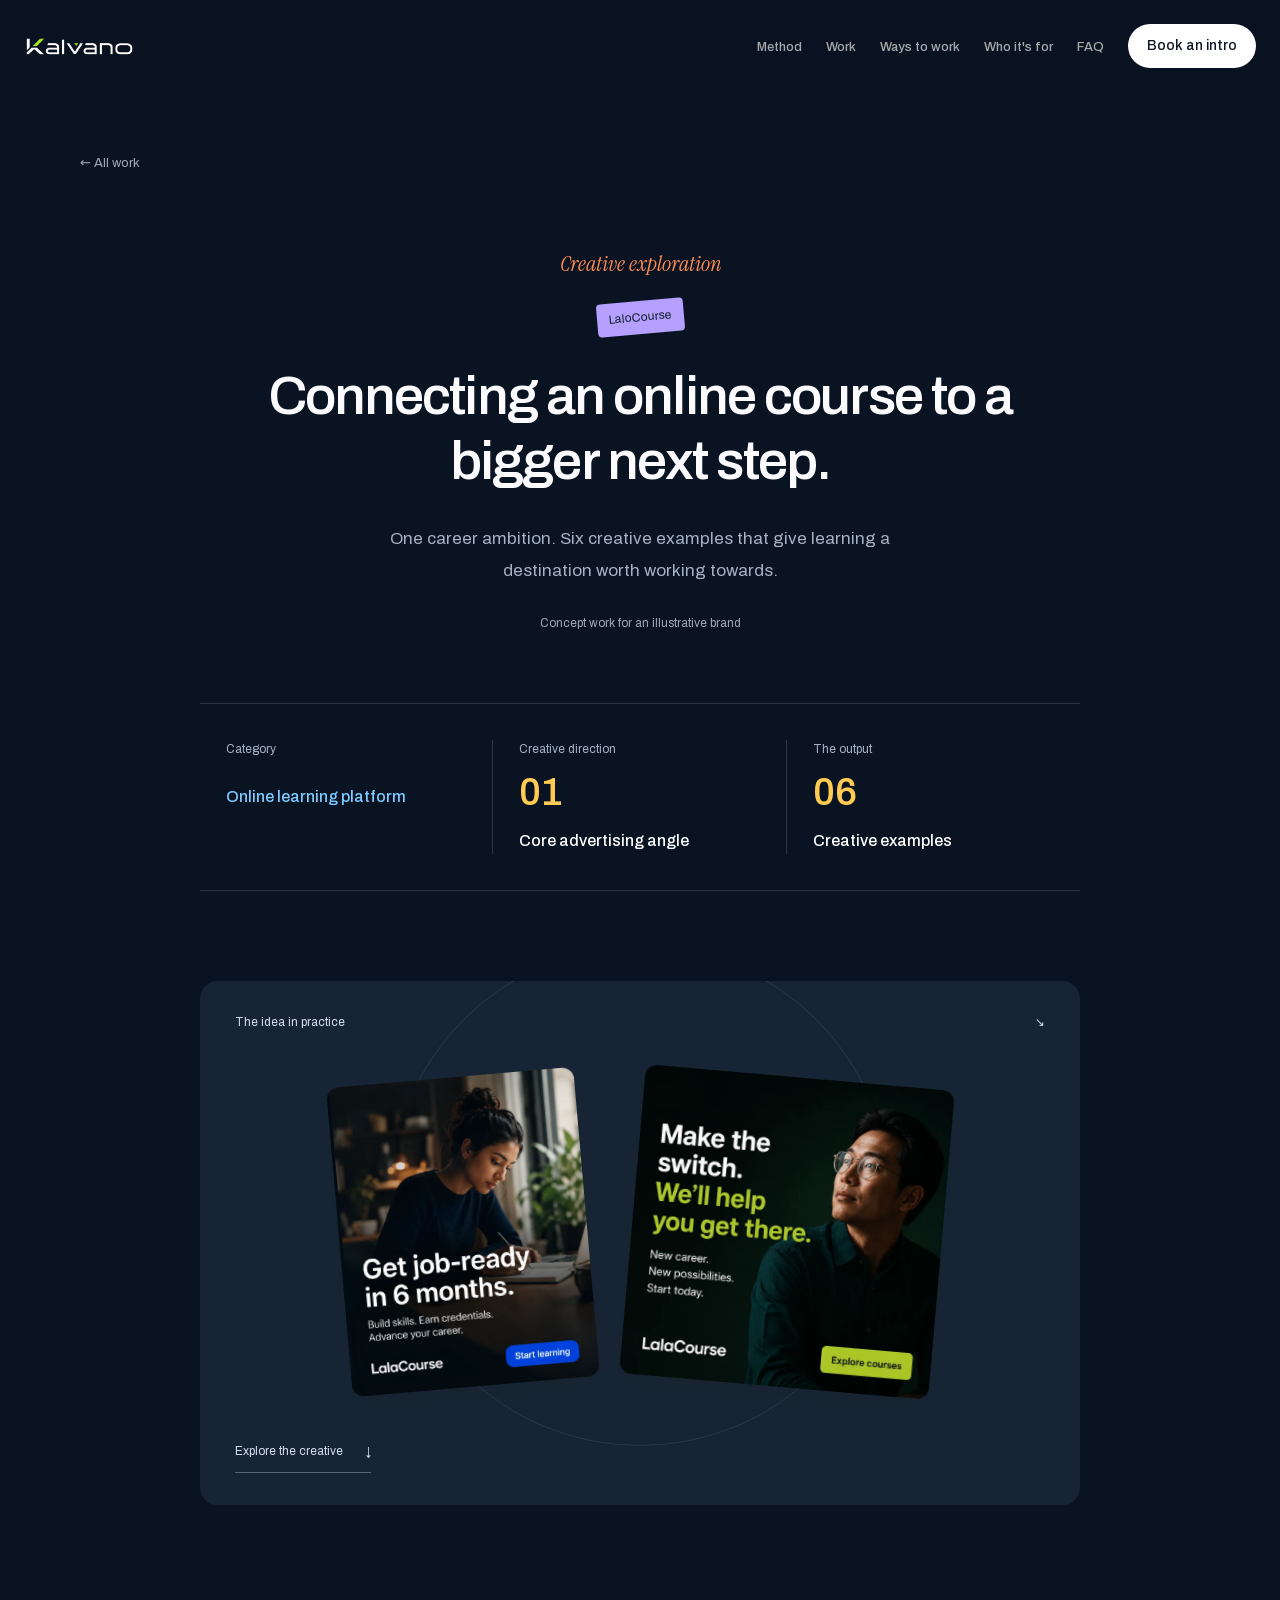
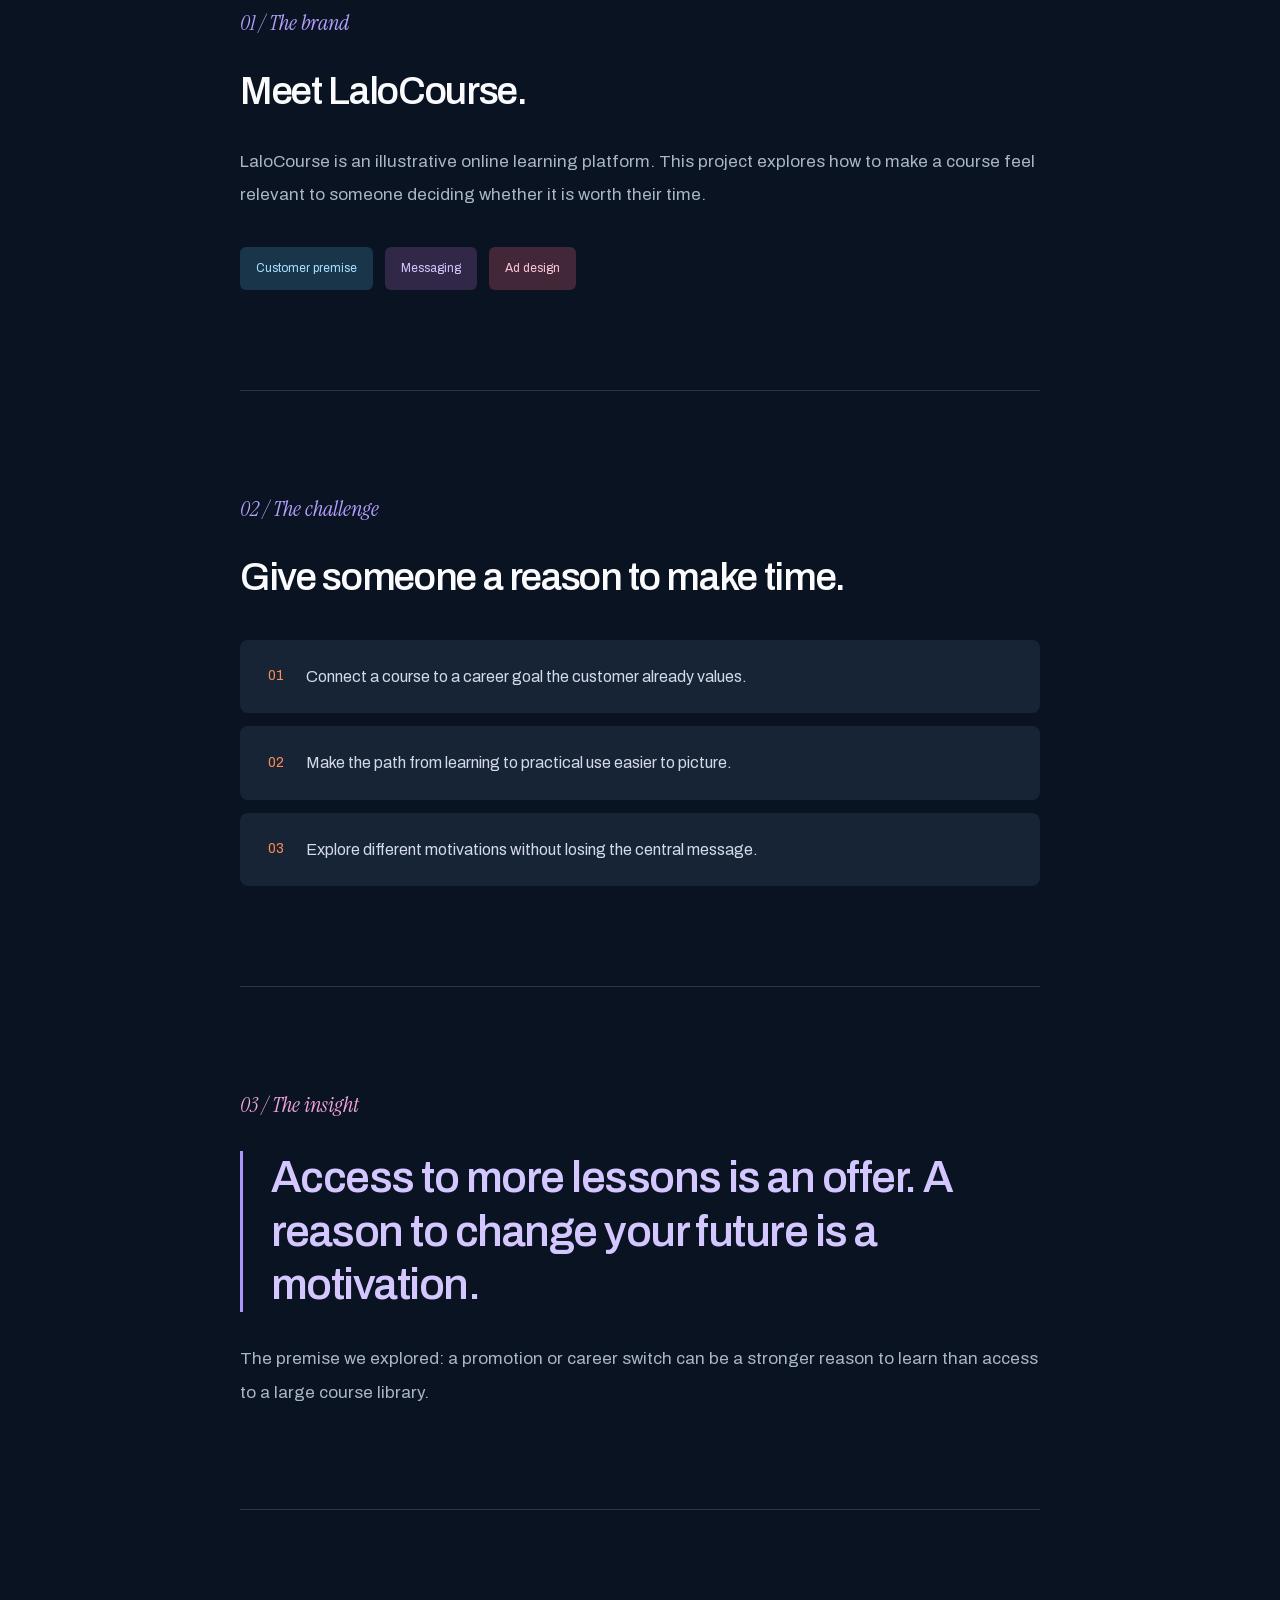
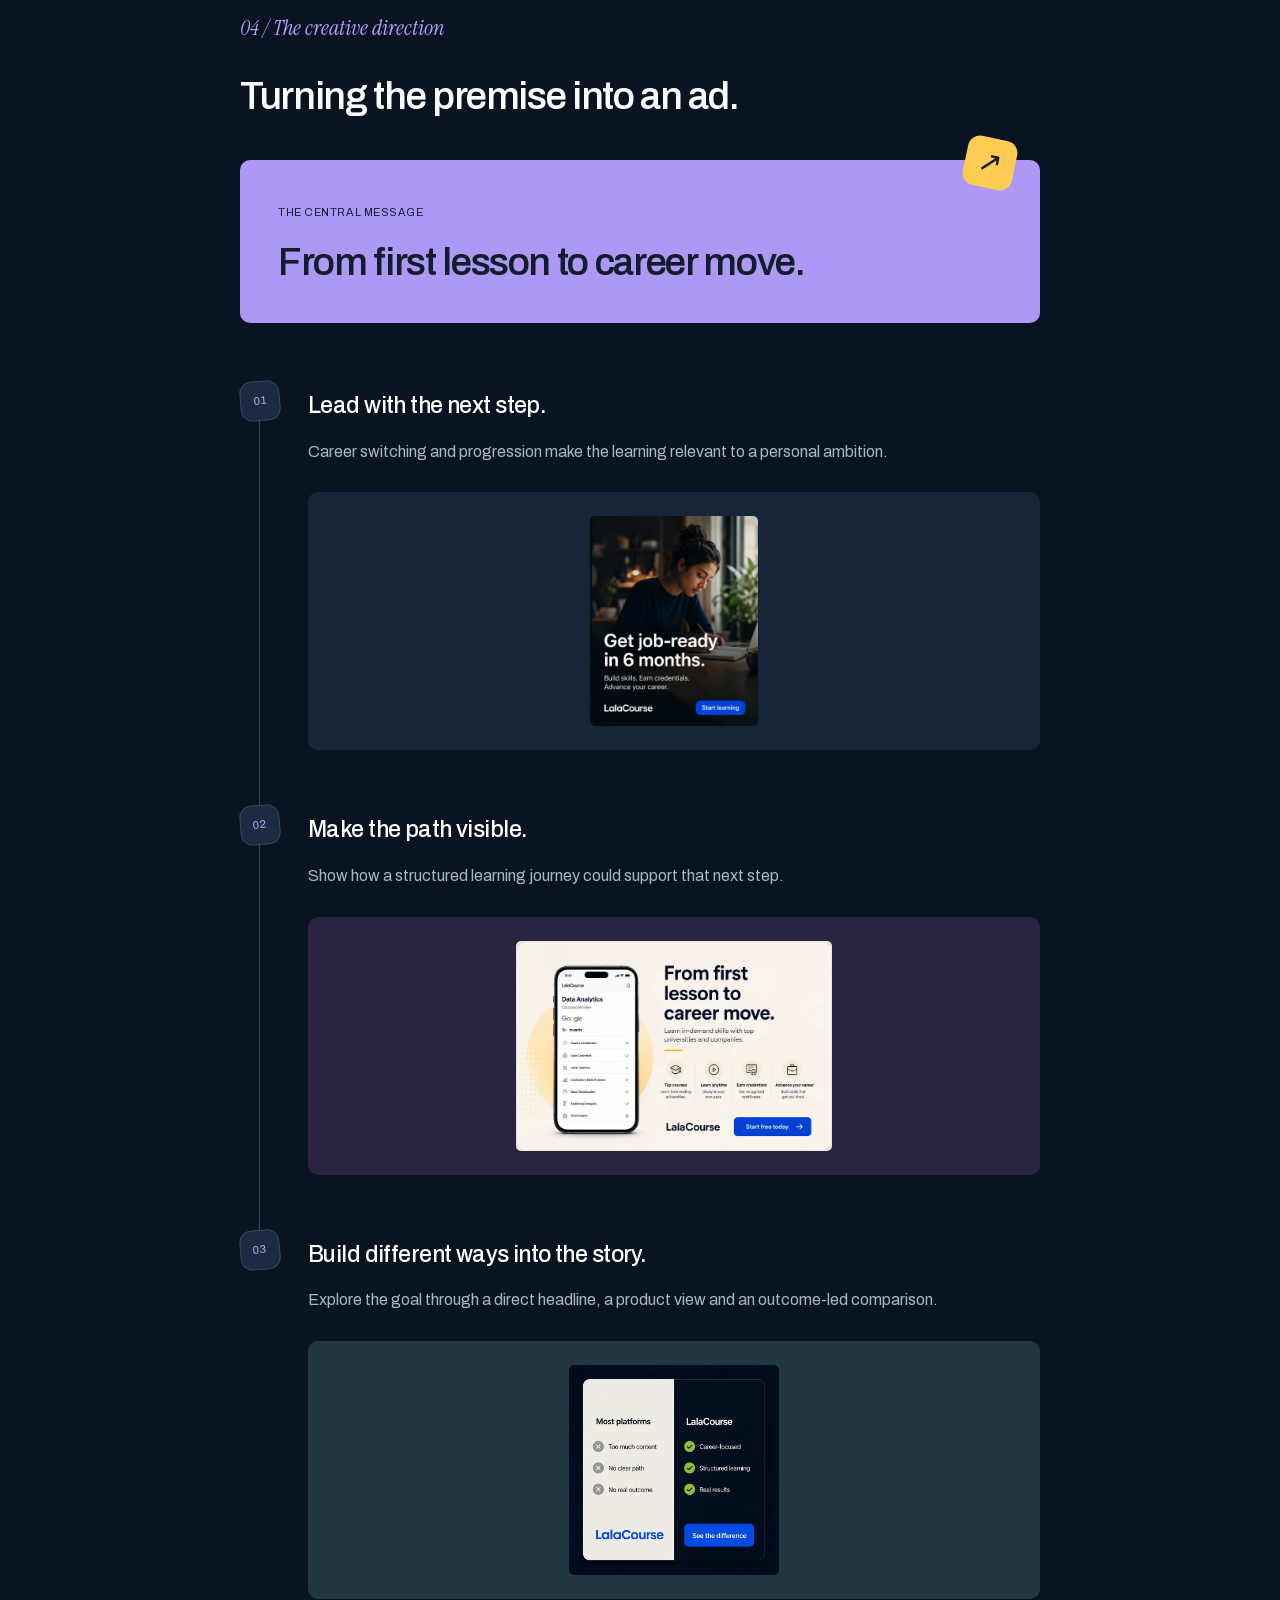
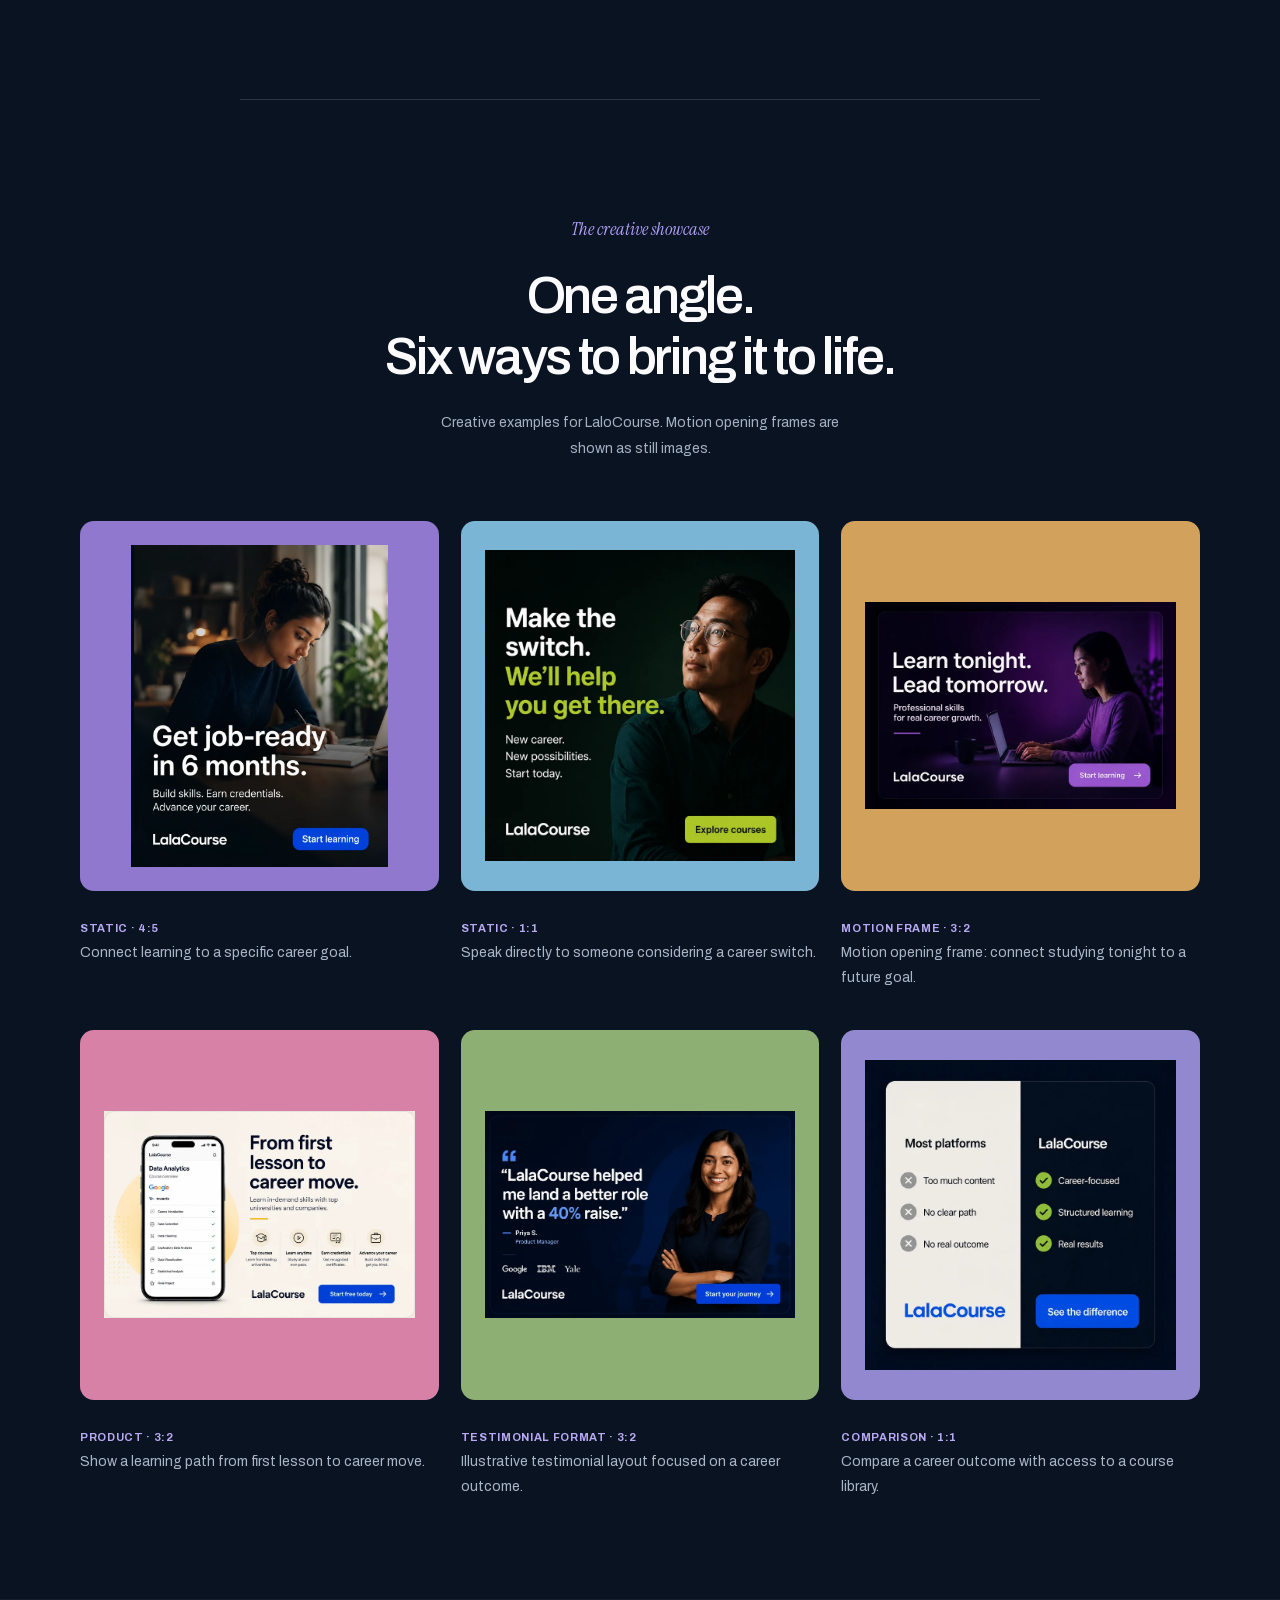
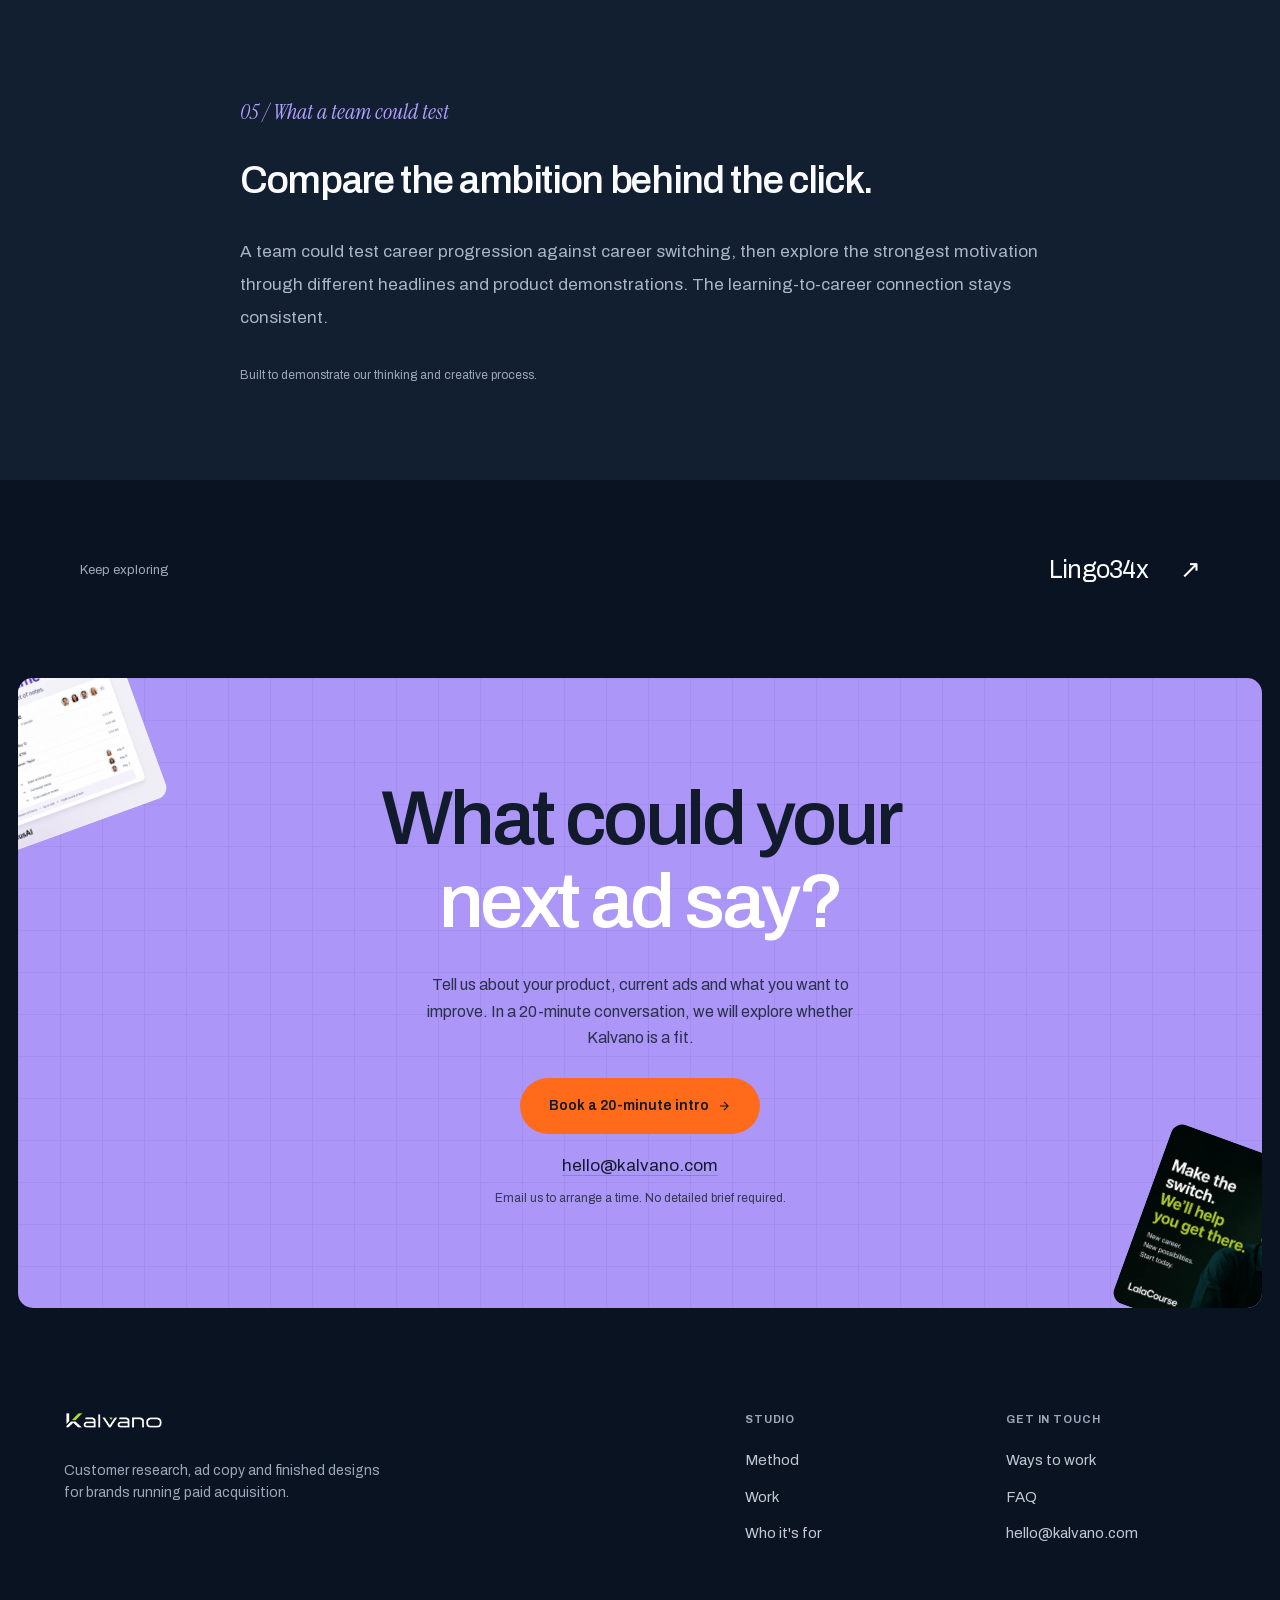
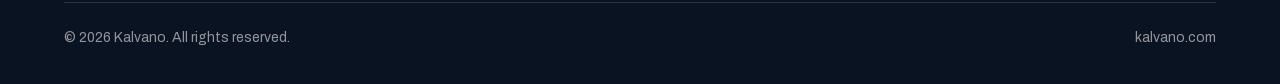
==== commit 797f7e7f: "Redesign Kalvano homepage and case study layouts" ====
--- a/work/career-move/index.html
+++ b/work/career-move/index.html
@@ -6,20 +6,20 @@
 <title>From First Lesson to Career Move | Kalvano Concept Work</title>
 <meta name="description" content="LaloCourse concept mini case study: the customer problem, working insight, creative angle and six creative examples for an online learning platform.">
 <link rel="canonical" href="https://kalvano.com/work/career-move/">
-<meta name="theme-color" content="#000000">
+<meta name="theme-color" content="#091321">
 <meta property="og:type" content="article">
 <meta property="og:url" content="https://kalvano.com/work/career-move/">
 <meta property="og:site_name" content="Kalvano">
 <meta property="og:title" content="From First Lesson to Career Move | Kalvano Concept Work">
 <meta property="og:description" content="LaloCourse concept mini case study: the customer problem, working insight, creative angle and six creative examples for an online learning platform.">
-<meta property="og:image" content="https://kalvano.com/assets/og-v3.jpg">
+<meta property="og:image" content="https://kalvano.com/assets/og-v4.jpg">
 <meta property="og:image:type" content="image/jpeg">
 <meta property="og:image:width" content="1200">
 <meta property="og:image:height" content="630">
-<meta property="og:image:alt" content="Kalvano. Need more ads without writing more briefs?">
+<meta property="og:image:alt" content="Kalvano. Fresh ad angles. Finished ads. Ready to test.">
 <meta name="twitter:card" content="summary_large_image">
-<meta name="twitter:image" content="https://kalvano.com/assets/og-v3.jpg">
-<meta name="twitter:image:alt" content="Kalvano. Need more ads without writing more briefs?">
+<meta name="twitter:image" content="https://kalvano.com/assets/og-v4.jpg">
+<meta name="twitter:image:alt" content="Kalvano. Fresh ad angles. Finished ads. Ready to test.">
 <meta name="twitter:title" content="From First Lesson to Career Move | Kalvano Concept Work">
 <meta name="twitter:description" content="LaloCourse concept mini case study: the customer problem, working insight, creative angle and six creative examples for an online learning platform.">
 <link rel="icon" type="image/svg+xml" href="/assets/favicon.svg">
@@ -27,10 +27,11 @@
 <link rel="stylesheet" href="/assets/css/base.css">
 <link rel="stylesheet" href="/assets/css/sections.css">
 <link rel="stylesheet" href="/assets/css/theme.css">
+<link rel="stylesheet" href="/assets/css/launch.css">
 <script>window.va = window.va || function () { (window.vaq = window.vaq || []).push(arguments); };</script>
 <script defer src="/_vercel/insights/script.js"></script>
 </head>
-<body class="dialed-theme">
+<body class="dialed-theme project-education">
 
 <a href="#main" class="skip-link">Skip to content</a>
 
@@ -54,88 +55,72 @@
 
 <main id="main">
 
-<!-- ================= PROJECT HEADER ================= -->
-<header class="proj-head case-head">
-  <div class="wrap">
-    <a href="/#work" class="proj-back">&larr; All work</a>
-    <div class="case-masthead">
-      <div class="case-identity">
-        <span class="eyebrow">Concept work · mini case study</span>
-        <h1 class="case-title">LaloCourse</h1>
-        <p class="case-subtitle">Online learning platform</p>
-        <p class="work-note">Concept work for an illustrative brand. Built to demonstrate how one insight becomes a set of ads to test.</p>
-      </div>
-      <div class="case-overview" role="group" aria-label="Six creative examples built around one core angle">
-        <span class="case-overview-number" aria-hidden="true">06</span>
-        <div><p class="case-overview-title">Creative examples.<br>One core angle.</p><a href="#creative-system" class="case-jump">Explore the work <span aria-hidden="true">↘</span></a></div>
-      </div>
-    </div>
-  </div>
+<!-- ================= CASE STUDY ================= -->
+<header class="study-header">
+ <div class="study-wide"><a href="/#work" class="study-back">← All work</a></div>
+ <div class="study-heading"><span class="launch-kicker">Creative exploration</span><span class="study-brand-tag">LaloCourse</span><h1>Connecting an online course to a bigger next step.</h1><p>One career ambition. Six creative examples that give learning a destination worth working towards.</p><span class="study-disclosure">Concept work for an illustrative brand</span></div>
+ <dl class="study-facts"><div><dt>Category</dt><dd>Online learning platform</dd></div><div><dt>Creative direction</dt><dd><strong>01</strong> Core advertising angle</dd></div><div><dt>The output</dt><dd><strong>06</strong> Creative examples</dd></div></dl>
+ <div class="study-cover study-wide"><span class="study-cover-label">The idea in practice <span aria-hidden="true">↘</span></span><div class="study-cover-images"><img src="/assets/img/work-education-01-4x5.webp" alt="Concept advertisement leading with a dated career outcome over a study scene." width="800" height="1000" fetchpriority="high" decoding="async"><img src="/assets/img/work-education-02-1x1.webp" alt="Concept advertisement addressing a career switcher with an outcome-led headline." width="800" height="800" loading="eager" decoding="async"></div><a href="#creative-system" class="study-cover-link">Explore the creative <span aria-hidden="true">↓</span></a></div>
 </header>
 
-<!-- ================= PROJECT BODY ================= -->
-<section class="proj-body case-body">
-  <div class="wrap">
-    <div class="case-story">
-    <dl class="case-context">
-      <div class="case-context-card"><dt><span class="case-step" aria-hidden="true">01</span>The brand &amp; problem</dt><dd>LaloCourse is an illustrative online learning platform. The challenge: make a course feel relevant to someone deciding whether it is worth their time.</dd></div>
-      <div class="case-context-card is-insight"><dt><span class="case-step" aria-hidden="true">02</span>The insight</dt><dd>A promotion or career switch can be a stronger reason to learn than access to a large course library.</dd></div>
-    </dl>
-    <div class="case-angle"><span class="wproj-label"><span class="case-step" aria-hidden="true">03</span>The creative angle</span><h2>From first lesson to career move.</h2></div>
-    </div>
-    <div class="case-executions-head" id="creative-system"><h2>The creative system</h2><p>One central message, explored through career goals, an evening study routine, a course path, an illustrative testimonial layout and a message comparison.</p><p class="case-execution-note">Six creative examples, including a motion opening frame and a message comparison. Shown as still images.</p></div>
-    <div class="wproj-grid">
-        <figure class="work-figure is-hero">
+<div class="study-narrative">
+ <section class="study-chapter" aria-labelledby="brand-heading"><span class="study-section-label">01 / The brand</span><h2 id="brand-heading">Meet LaloCourse.</h2><p>LaloCourse is an illustrative online learning platform. This project explores how to make a course feel relevant to someone deciding whether it is worth their time.</p><div class="study-service-line"><span>Customer premise</span><span>Messaging</span><span>Ad design</span></div></section>
+ <section class="study-chapter" aria-labelledby="challenge-heading"><span class="study-section-label">02 / The challenge</span><h2 id="challenge-heading">Give someone a reason to make time.</h2><ol class="study-challenges"><li><span aria-hidden="true">01</span>Connect a course to a career goal the customer already values.</li><li><span aria-hidden="true">02</span>Make the path from learning to practical use easier to picture.</li><li><span aria-hidden="true">03</span>Explore different motivations without losing the central message.</li></ol></section>
+ <section class="study-chapter study-insight" aria-labelledby="insight-heading"><span class="study-section-label">03 / The insight</span><h2 id="insight-heading">Access to more lessons is an offer. A reason to change your future is a motivation.</h2><p>The premise we explored: a promotion or career switch can be a stronger reason to learn than access to a large course library.</p></section>
+ <section class="study-chapter" aria-labelledby="direction-heading"><span class="study-section-label">04 / The creative direction</span><h2 id="direction-heading">Turning the premise into an ad.</h2><div class="study-angle"><span>The central message</span><p>From first lesson to career move.</p></div><ol class="study-timeline"><li><span class="study-step" aria-hidden="true">01</span><div><h3>Lead with the next step.</h3><p>Career switching and progression make the learning relevant to a personal ambition.</p><div class="study-step-art"><img src="/assets/img/work-education-01-4x5.webp" alt="Concept advertisement leading with a dated career outcome over a study scene." width="800" height="1000" loading="lazy" decoding="async"></div></div></li><li><span class="study-step" aria-hidden="true">02</span><div><h3>Make the path visible.</h3><p>Show how a structured learning journey could support that next step.</p><div class="study-step-art"><img src="/assets/img/work-education-04-9x16.webp" alt="Concept product demonstration showing a structured course path from first lesson to career move." width="800" height="533" loading="lazy" decoding="async"></div></div></li><li><span class="study-step" aria-hidden="true">03</span><div><h3>Build different ways into the story.</h3><p>Explore the goal through a direct headline, a product view and an outcome-led comparison.</p><div class="study-step-art"><img src="/assets/img/work-education-06-1x1.webp" alt="Concept comparison advertisement setting an outcome-led platform against a generic content library." width="800" height="800" loading="lazy" decoding="async"></div></div></li></ol></section>
+</div>
+
+<section class="study-showcase" id="creative-system"><div class="study-wide"><div class="study-showcase-heading"><span class="launch-kicker">The creative showcase</span><h2>One angle.<br>Six ways to bring it to life.</h2><p>Creative examples for LaloCourse. Motion opening frames are shown as still images.</p></div><div class="study-gallery"><figure class="work-figure is-hero">
           <div class="work-frame" data-ratio="4:5"><img src="/assets/img/work-education-01-4x5.webp" alt="Concept advertisement leading with a dated career outcome over a study scene." width="800" height="1000" loading="lazy" decoding="async"></div>
           <figcaption class="work-cap">
             <span class="wc-kicker">Static · 4:5</span>
             <span class="wc-sub">Connect learning to a specific career goal.</span>
           </figcaption>
         </figure>
-        <figure class="work-figure">
+<figure class="work-figure">
           <div class="work-frame" data-ratio="1:1"><img src="/assets/img/work-education-02-1x1.webp" alt="Concept advertisement addressing a career switcher with an outcome-led headline." width="800" height="800" loading="lazy" decoding="async"></div>
           <figcaption class="work-cap">
             <span class="wc-kicker">Static · 1:1</span>
             <span class="wc-sub">Speak directly to someone considering a career switch.</span>
           </figcaption>
         </figure>
-        <figure class="work-figure">
+<figure class="work-figure">
           <div class="work-frame" data-ratio="3:2"><img src="/assets/img/work-education-03-9x16.webp" alt="Opening frame of a concept video advertisement contrasting studying tonight with leading tomorrow." width="800" height="533" loading="lazy" decoding="async"></div>
           <figcaption class="work-cap">
             <span class="wc-kicker">Motion frame · 3:2</span>
             <span class="wc-sub">Motion opening frame: connect studying tonight to a future goal.</span>
           </figcaption>
         </figure>
-        <figure class="work-figure">
+<figure class="work-figure">
           <div class="work-frame" data-ratio="3:2"><img src="/assets/img/work-education-04-9x16.webp" alt="Concept product demonstration showing a structured course path from first lesson to career move." width="800" height="533" loading="lazy" decoding="async"></div>
           <figcaption class="work-cap">
             <span class="wc-kicker">Product · 3:2</span>
             <span class="wc-sub">Show a learning path from first lesson to career move.</span>
           </figcaption>
         </figure>
-        <figure class="work-figure">
+<figure class="work-figure">
           <div class="work-frame" data-ratio="3:2"><img src="/assets/img/work-education-05-4x5.webp" alt="Concept execution in a testimonial layout quoting a learner about a career outcome." width="800" height="533" loading="lazy" decoding="async"></div>
           <figcaption class="work-cap">
             <span class="wc-kicker">Testimonial format · 3:2</span>
             <span class="wc-sub">Illustrative testimonial layout focused on a career outcome.</span>
           </figcaption>
         </figure>
-        <figure class="work-figure">
+<figure class="work-figure">
           <div class="work-frame" data-ratio="1:1"><img src="/assets/img/work-education-06-1x1.webp" alt="Concept comparison advertisement setting an outcome-led platform against a generic content library." width="800" height="800" loading="lazy" decoding="async"></div>
           <figcaption class="work-cap">
             <span class="wc-kicker">Comparison · 1:1</span>
             <span class="wc-sub">Compare a career outcome with access to a course library.</span>
           </figcaption>
-        </figure>
-      </div>
-    <div class="case-rationale"><h2>Why this could work</h2><p>A career goal connects the course to something the customer already wants. Showing a path toward that goal could help them see why the learning is worth starting. A performance team can test career-switching and progression hooks while keeping the link between learning and a career goal consistent.</p></div>
-  </div>
-</section>
+        </figure></div></div></section>
+<section class="study-testing"><div class="study-narrative"><span class="study-section-label">05 / What a team could test</span><h2>Compare the ambition behind the click.</h2><p>A team could test career progression against career switching, then explore the strongest motivation through different headlines and product demonstrations. The learning-to-career connection stays consistent.</p><span class="study-testing-note">Built to demonstrate our thinking and creative process.</span></div></section>
+
+<div class="study-next study-wide"><span>Keep exploring</span><a href="/work/order-the-coffee/">Lingo34x <span aria-hidden="true">↗</span></a></div>
 
 <!-- ================= CTA ================= -->
 <section class="cta on-paper" id="contact">
+  <div class="cta-art" aria-hidden="true"><img src="/assets/img/work-ai-01-4x5.webp" alt="" width="800" height="800" loading="lazy"><img src="/assets/img/work-education-02-1x1.webp" alt="" width="800" height="800" loading="lazy"></div>
   <div class="cta-inner">
-    <h2 class="cta-headline display reveal">Need new ads <span class="ser">to test next week?</span></h2>
+    <h2 class="cta-headline display reveal">What could your<br><span class="ser">next ad say?</span></h2>
     <div class="cta-lower reveal">
       <p class="cta-sub">Tell us about your product, current ads and what you want to improve. In a 20-minute conversation, we will explore whether Kalvano is a fit.</p>
       <div>
--- a/assets/css/theme.css
+++ b/assets/css/theme.css
@@ -192,3 +192,11 @@
  .case-story { gap:16px; margin-bottom:48px; }.case-story .case-angle { display:block; }.case-story .case-angle h2 { margin-top:24px; font-size:30px; }
  .case-executions-head { grid-template-columns:1fr; gap:16px; margin-bottom:28px; }.case-executions-head h2 { grid-row:auto; font-size:26px; }.case-executions-head .case-execution-note { grid-column:1; }
 }
+
+/* Homepage work: a short premise, a clear angle, and useful testing options. */
+.mini-case .case-summary { margin-top:28px; }
+.mini-case .case-summary > div + div { margin-top:24px; }
+.mini-case .case-summary .case-summary-angle { padding:24px; border:0; border-radius:20px; background:#c5e478; }
+.mini-case .case-summary-angle dt { color:#414c2c; margin-bottom:12px; }
+.mini-case .case-summary-angle dd { color:#11140d; font-size:clamp(22px,2vw,28px); line-height:1.2; }
+.mini-case .case-angle-context { display:block; margin-top:12px; color:#354021; font-size:14px; font-weight:400; line-height:1.6; letter-spacing:0; }
--- a/assets/css/launch.css
+++ b/assets/css/launch.css
@@ -0,0 +1,342 @@
+/* Kalvano launch direction: charcoal canvas, lime signals, art-led project fields. */
+:root { --ink:#101411; --ink-raised:#171c18; --ink-2:#1c231e; --fg:#f3f3eb; --fg-dim:#c6cec5; --fg-mute:#a6b0a6; --accent:#c5e478; --accent-deep:#afce64; }
+body,footer { background:var(--ink); }
+nav { background:rgba(16,20,17,.94); border-radius:18px; border-color:#ffffff12; box-shadow:none; }
+nav.scrolled { background:rgba(16,20,17,.97); }
+.nav-cta { background:#c5e478; color:#16200f!important; border:0; }
+.nav-cta:hover { background:#d6ed9e; }
+.btn-primary,.on-paper .btn-primary { background:#c5e478; color:#172010; }
+.btn-primary:hover,.on-paper .btn-primary:hover { background:#d6ed9e; color:#172010; }
+.eyebrow { background:none; border:0; box-shadow:none; padding:0; color:var(--fg-mute); font-size:12px; letter-spacing:.06em; }
+.eyebrow::before { background:#c5e478; }
+.launch-kicker { display:block; font-size:12px; font-weight:500; letter-spacing:.09em; text-transform:uppercase; color:#c5e478; }
+.launch-hero { padding:174px var(--gutter) 0; }
+.launch-hero-inner { max-width:1200px; margin:auto; display:grid; grid-template-columns:1.05fr 1fr; gap:50px; align-items:center; }
+.launch-copy h1 { font-size:clamp(48px,5.1vw,74px); font-weight:600; letter-spacing:-.065em; line-height:1.06; margin:27px 0; }
+.launch-copy h1 > span { color:#c5e478; }
+.launch-copy > p { font-size:17px; line-height:1.75; color:#b9c2b8; max-width:47ch; }
+.launch-actions { display:flex; gap:27px; flex-wrap:wrap; align-items:center; margin-top:30px; }
+.launch-actions .btn { gap:28px; padding:16px 24px; }
+.launch-small { display:block; margin-top:22px; font-size:12px; line-height:1.5; color:#a6b0a6; }
+.creative-board { position:relative; height:550px; border-radius:160px 24px 24px 24px; background:#242d25; isolation:isolate; }
+.creative-board::before { content:''; position:absolute; width:310px; height:310px; border:1px solid #66765b; border-radius:50%; right:30px; top:80px; z-index:-1; }
+.board-caption { position:absolute; top:23px; right:25px; font-size:11px; color:#c1cbb9; }
+.board-ad { position:absolute; display:block; transition:transform .25s; }
+.board-ad img { width:100%; height:auto; border-radius:12px; box-shadow:0 20px 36px #0005; }
+.board-ad-main { width:57%; top:64px; left:6%; transform:rotate(-7deg); }
+.board-ad-small { width:47%; bottom:58px; right:1%; transform:rotate(7deg); }
+.board-ad:hover { transform:rotate(0); z-index:2; }
+.board-note { position:absolute; top:89px; right:5%; transform:rotate(5deg); background:#d6c8ef; color:#292033; font-size:14px; font-weight:500; line-height:1.4; padding:17px 20px; border-radius:4px 20px 20px 20px; }
+.board-note > span { display:block; font-size:26px; }
+.board-disclosure { position:absolute; bottom:20px; left:24px; font-size:10px; color:#becab6; }
+.launch-scope { max-width:1200px; margin:75px auto 0; display:flex; justify-content:space-between; gap:20px; padding:26px 0; border-top:1px solid #ffffff20; border-bottom:1px solid #ffffff20; font-size:13px; }
+.launch-scope span:first-child { color:#a6b0a6; }
+.selected-work,.launch-method { padding:100px var(--gutter); }
+.launch-section-head { max-width:1200px; margin:0 auto 45px; display:grid; grid-template-columns:1.4fr 1fr; align-items:end; gap:60px; }
+.launch-section-head h2 { font-size:clamp(32px,3.4vw,48px); line-height:1.12; letter-spacing:-.045em; font-weight:550; margin-top:22px; }
+.launch-section-head h2 span { color:#a6b0a6; }
+.launch-section-head > p { font-size:16px; line-height:1.65; color:#b9c2b8; max-width:39ch; justify-self:end; }
+.launch-section-head small { display:block; font-size:12px; margin-top:12px; color:#a6b0a6; }
+.project-list { max-width:1200px; margin:auto; display:grid; gap:24px; }
+.project-language { --project-bg:#e6ebd6; --project-art:#c6d8aa; --project-text:#26351d; }
+.project-ai { --project-bg:#e2dff0; --project-art:#b9b1d1; --project-text:#302b42; }
+.project-education { --project-bg:#efe1d3; --project-art:#d7b69d; --project-text:#483223; }
+.project-preview { display:grid; grid-template-columns:.85fr 1.15fr; border-radius:24px; overflow:hidden; background:var(--project-bg); color:var(--project-text); }
+.project-preview-copy { padding:48px; display:flex; flex-direction:column; align-items:start; }
+.project-index { font-size:12px; opacity:.8; }
+.project-preview h3 { font-size:clamp(32px,3.3vw,46px); letter-spacing:-.045em; line-height:1.12; font-weight:550; margin:34px 0 18px; max-width:13ch; }
+.project-preview p { font-size:15px; line-height:1.65; max-width:34ch; }
+.project-link { display:inline-flex; align-items:center; gap:32px; margin-top:32px; padding:13px 18px; border:1px solid currentColor; border-radius:100px; font-size:13px; font-weight:500; text-decoration:none; color:inherit; }
+.project-link:hover { background:#ffffff60; }
+.project-count { font-size:11px; opacity:.8; margin-top:auto; padding-top:28px; }
+.project-preview-art { background:var(--project-art); min-height:430px; position:relative; display:block; overflow:hidden; color:var(--project-text); }
+.project-preview-art::before { content:''; width:380px; height:380px; border:1px solid #ffffff65; border-radius:50%; position:absolute; top:30px; left:20%; }
+.project-preview-art img { position:absolute; object-fit:contain; border-radius:9px; box-shadow:0 16px 25px #18201426; transition:transform .25s; }
+.preview-primary { width:43%; height:auto; top:54px; left:9%; transform:rotate(-5deg); }
+.preview-secondary { width:40%; height:auto; right:7%; bottom:33px; transform:rotate(5deg); }
+.project-preview-art:hover img { transform:rotate(0); }
+.project-art-tag { position:absolute; right:24px; top:24px; font-size:11px; padding:8px 12px; border:1px solid #0003; border-radius:100px; }
+.launch-method { background:#191f1a; }
+.method-steps { display:grid; grid-template-columns:repeat(3,1fr); max-width:1200px; margin:auto; gap:32px; }
+.method-steps article { padding:30px 0 0; border-top:1px solid #ffffff35; }
+.method-number { display:flex; justify-content:space-between; font-size:16px; color:#c5e478; }
+.method-number span { font-size:24px; }
+.method-steps h3 { margin:32px 0 15px; font-size:25px; letter-spacing:-.03em; font-weight:500; }
+.method-steps p { color:#b9c2b8; font-size:15px; line-height:1.7; }
+.method-output { display:block; margin-top:28px; font-size:11px; color:#dce7d5; }
+.method-footnote { max-width:1200px; margin:48px auto 0; color:#a6b0a6; font-size:13px; }
+.offer { padding-top:100px; padding-bottom:90px; }
+.model-card,.model-card.is-lead { background:#1b221d; border:1px solid #3d483b; box-shadow:none; }
+.model-card.is-lead { border-color:#9eb66b; background:#222e20; }
+.model-when { color:#c5e478; }
+.icp { background:#191f1a; }
+.icp-tags li { background:#242d25; border-color:#485442; }
+.sprint { border-top-color:#ffffff25; }
+.faq { background:#101411; }
+.cta.on-paper { background:#c5e478; border:0; border-radius:32px; margin:24px; color:#1c2914; --fg:#1c2914; --fg-dim:#344729; --fg-mute:#455939; --rule:#1c291433; }
+.cta .display .ser { color:#536739; }
+.cta .btn-primary { background:#1c2914; color:#f1f6e9; }
+.cta .btn-primary:hover { background:#344729; }
+.cta .cta-headline { max-width:18ch; }
+.cta .cta-sub { max-width:42ch; }
+footer { border:0; }
+.case-head { padding-bottom:64px; }
+.case-masthead { grid-template-columns:1.15fr 1fr; gap:70px; }
+.case-title { font-size:clamp(40px,4.6vw,66px); max-width:15ch; }
+.case-cover { min-height:430px; padding:30px; background:var(--project-art,#c6d8aa); border-radius:24px; display:flex; flex-direction:column; align-items:center; justify-content:center; text-decoration:none; color:var(--project-text,#26351d); }
+.case-cover img { max-height:355px; width:auto; max-width:100%; border-radius:9px; box-shadow:0 12px 25px #0002; transform:rotate(-3deg); }
+.case-cover > span { display:flex; width:100%; justify-content:space-between; margin-top:26px; font-size:12px; }
+.case-context-card,.case-rationale { background:#1b221d; border-color:#3d483b; }
+.case-body .work-frame { background:var(--project-bg,#e6ebd6); border:0; }
+a:focus-visible,button:focus-visible,summary:focus-visible { outline:3px solid #c5e478; outline-offset:5px; }
+.project-preview a:focus-visible,.cta a:focus-visible { outline-color:#1c2914; outline-offset:-4px; }
+@media(max-width:1000px) {
+ .launch-hero-inner { gap:32px; }.launch-copy h1 { font-size:52px; }.creative-board { height:475px; }.board-note { font-size:12px; padding:12px; top:38px; }.board-ad-main { top:105px; width:65%; left:2%; }.board-ad-small { width:53%; bottom:48px; }.board-caption { font-size:10px; max-width:23ch; text-align:right; }
+ .project-preview-copy { padding:32px; }.project-preview-art { min-height:405px; }.preview-primary { top:78px; width:49%; left:5%; }.preview-secondary { width:46%; right:4%; }
+ .case-masthead { gap:32px; }.case-cover { min-height:370px; }.case-cover img { max-height:290px; }
+}
+@media(max-width:760px) {
+ .launch-hero { padding-top:130px; }.launch-hero-inner { grid-template-columns:1fr; gap:42px; }.launch-copy h1 { font-size:clamp(46px,8.5vw,64px); }.launch-copy > p { max-width:53ch; }.creative-board { max-width:530px; width:100%; margin:auto; height:520px; }.board-ad-main { width:53%; top:58px; left:10%; }.board-ad-small { width:42%; right:5%; }.board-note { top:64px; right:5%; }.board-caption { max-width:none; }
+ .launch-scope { margin-top:42px; display:grid; grid-template-columns:repeat(3,1fr); gap:20px 12px; font-size:12px; }.launch-scope span:first-child { grid-column:1/-1; }
+ .launch-section-head { grid-template-columns:1fr; gap:22px; }.launch-section-head > p { justify-self:start; max-width:48ch; }
+ .selected-work,.launch-method { padding:64px var(--gutter); }.project-preview { grid-template-columns:1fr; }.project-preview-copy { padding:30px; }.project-preview h3 { margin-top:24px; max-width:20ch; }.project-preview p { max-width:45ch; }.project-count { padding-top:20px; }.project-preview-art { min-height:420px; }.preview-primary { top:40px; width:40%; left:12%; }.preview-secondary { width:39%; right:9%; }.project-art-tag { top:18px; right:18px; }
+ .method-steps { grid-template-columns:1fr; gap:36px; }.method-steps h3 { margin-top:18px; }.method-output { margin-top:16px; }.method-steps p { max-width:55ch; }
+ .case-masthead { grid-template-columns:1fr; }.case-cover { min-height:350px; }.case-cover img { max-height:310px; }.case-title { max-width:18ch; }
+ .cta.on-paper { margin:12px; padding-left:22px; padding-right:22px; border-radius:24px; }.offer { padding-top:64px; padding-bottom:64px; }
+}
+@media(max-width:440px) {
+ .creative-board { height:405px; border-top-left-radius:100px; }.board-ad-main { width:58%; left:5%; top:60px; }.board-ad-small { width:48%; right:3%; bottom:49px; }.board-note { top:43px; right:3%; font-size:11px; padding:10px; }.board-note > span { font-size:20px; }.board-caption { font-size:9px; }.board-disclosure { font-size:9px; left:18px; }
+ .launch-copy > p { font-size:16px; }.launch-actions { gap:18px; }.launch-actions .btn { padding:14px 18px; gap:20px; }.launch-small { font-size:11px; }.project-preview-art { min-height:325px; }.preview-primary { width:46%; left:7%; top:35px; }.preview-secondary { width:43%; right:5%; bottom:25px; }.project-art-tag { font-size:9px; top:13px; right:13px; }.project-preview-copy { padding:26px; }
+}
+@media(prefers-reduced-motion:reduce) { .board-ad,.project-preview-art img { transition:none; } }
+
+/* Editorial case studies: wide creative, narrow narrative, deliberate chapter rhythm. */
+.study-wide { width:100%; max-width:1120px; margin-inline:auto; }
+.study-header { padding:145px var(--gutter) 0; }
+.study-back { display:inline-flex; padding:8px 0; color:var(--fg-mute); text-decoration:none; font-size:13px; }
+.study-back:hover { color:var(--fg); }
+.study-heading { max-width:850px; margin:55px auto 46px; text-align:center; }
+.study-heading h1 { font-size:clamp(38px,4.5vw,64px); line-height:1.08; letter-spacing:-.05em; font-weight:550; margin:24px auto; }
+.study-heading > p { max-width:54ch; margin:0 auto; color:var(--fg-dim); font-size:17px; line-height:1.7; }
+.study-disclosure { display:block; margin-top:20px; color:var(--fg-mute); font-size:12px; }
+.study-facts { max-width:900px; margin:0 auto 50px; display:grid; grid-template-columns:repeat(3,1fr); border-block:1px solid var(--rule); padding:24px 0; }
+.study-facts > div { padding:0 26px; border-right:1px solid var(--rule); }
+.study-facts > div:last-child { border:0; }
+.study-facts dt { font-size:11px; color:var(--fg-mute); margin-bottom:10px; }
+.study-facts dd { font-size:16px; font-weight:500; }
+.study-cover { position:relative; overflow:hidden; padding:34px 40px 24px; background:var(--project-art); border-radius:28px; color:var(--project-text); }
+.study-cover::before { content:''; position:absolute; width:600px; height:600px; border:1px solid #fff6; border-radius:50%; left:calc(50% - 300px); top:-35px; pointer-events:none; }
+.study-cover-label,.study-cover-link { position:relative; display:flex; align-items:center; justify-content:space-between; font-size:12px; text-decoration:none; }
+.study-cover-images { display:flex; align-items:center; justify-content:center; gap:65px; padding:35px 15px 45px; position:relative; }
+.study-cover-images img { width:auto; max-width:42%; height:360px; object-fit:contain; border-radius:12px; filter:drop-shadow(0 18px 14px #18201425); }
+.study-cover-images img:first-child { transform:rotate(-5deg); }
+.study-cover-images img:last-child { transform:rotate(5deg); }
+.study-cover-link { width:fit-content; gap:22px; border-bottom:1px solid #26351d66; padding:10px 0; color:inherit; }
+.study-narrative { max-width:740px; margin:auto; }
+.study-chapter { padding:66px 0; border-bottom:1px solid var(--rule); }
+.study-chapter:first-child { padding-top:90px; }
+.study-section-label { display:block; color:#c5e478; font-size:12px; letter-spacing:.05em; margin-bottom:22px; }
+.study-chapter h2,.study-testing h2 { font-size:clamp(28px,3vw,40px); line-height:1.17; letter-spacing:-.035em; font-weight:550; margin-bottom:22px; }
+.study-chapter > p,.study-testing p { font-size:17px; line-height:1.8; color:var(--fg-dim); }
+.study-service-line { display:flex; flex-wrap:wrap; gap:10px; margin-top:28px; }
+.study-service-line span { padding:9px 13px; background:#222b24; border-radius:6px; font-size:12px; color:#cbd5c5; }
+.study-challenges { display:grid; gap:10px; list-style:none; margin-top:32px; }
+.study-challenges li { display:flex; align-items:center; gap:22px; padding:21px 24px; background:#1c241e; border-radius:10px; font-size:16px; line-height:1.6; }
+.study-challenges li > span { font-size:12px; color:#c5e478; }
+.study-insight h2 { color:var(--project-bg); font-size:clamp(32px,3.6vw,46px); }
+.study-angle { background:var(--project-bg); color:var(--project-text); padding:30px 34px; border-radius:14px; margin:32px 0 44px; }
+.study-angle > span { font-size:11px; letter-spacing:.05em; text-transform:uppercase; }
+.study-angle p { font-size:clamp(28px,3vw,40px); letter-spacing:-.035em; line-height:1.2; margin-top:15px; font-weight:550; }
+.study-timeline { list-style:none; }
+.study-timeline li { display:grid; grid-template-columns:40px 1fr; gap:22px; position:relative; padding-bottom:36px; }
+.study-timeline li:last-child { padding-bottom:0; }
+.study-timeline li:not(:last-child)::before { content:''; position:absolute; left:19px; top:40px; bottom:0; border-left:1px solid #47543e; }
+.study-step { width:40px; height:40px; display:flex; align-items:center; justify-content:center; background:#263320; border:1px solid #536441; color:#c5e478; border-radius:50%; font-size:11px; }
+.study-timeline h3 { font-size:20px; letter-spacing:-.025em; font-weight:500; margin:7px 0 12px; }
+.study-timeline p { color:var(--fg-dim); font-size:16px; line-height:1.75; }
+.study-showcase { padding-top:88px; padding-bottom:80px; }
+.study-showcase-heading { text-align:center; margin-bottom:45px; }
+.study-showcase-heading h2 { font-size:clamp(32px,4vw,52px); font-weight:550; line-height:1.1; letter-spacing:-.045em; margin:22px 0; }
+.study-showcase-heading p { font-size:14px; line-height:1.7; color:var(--fg-mute); max-width:55ch; margin:auto; }
+.study-gallery { display:grid; grid-template-columns:1fr 1fr; gap:42px 28px; }
+.study-gallery .work-figure { min-width:0; }
+.study-gallery .work-frame { height:470px; max-height:none; aspect-ratio:auto; padding:30px; width:100%; background:var(--project-bg); border:0; border-radius:18px; }
+.study-gallery .work-frame img { width:100%; height:100%; object-fit:contain; border-radius:0; }
+.study-gallery .work-figure:nth-child(3n+2) .work-frame { background:var(--project-art); }
+.study-gallery .work-cap { padding-top:16px; }
+.study-gallery .wc-sub { font-size:14px; line-height:1.6; }
+.study-testing { background:#1a211b; padding-top:70px; padding-bottom:70px; }
+.study-testing-note { display:block; color:var(--fg-mute); font-size:12px; margin-top:24px; }
+.study-next { padding:40px 0; display:flex; align-items:center; justify-content:space-between; gap:20px; }
+.study-next > span { color:var(--fg-mute); font-size:13px; }
+.study-next a { display:inline-flex; gap:32px; font-size:25px; letter-spacing:-.03em; text-decoration:none; color:var(--fg); padding:10px 0; }
+.study-next a:hover { color:#c5e478; }
+@media(max-width:1000px) {
+ .study-narrative { width:calc(100% - 2 * var(--gutter)); }.study-testing .study-narrative { width:100%; }
+ .study-cover-images { gap:32px; }.study-cover-images img { height:280px; }
+ .study-gallery .work-frame { height:360px; padding:22px; }
+ .study-next { width:calc(100% - 2 * var(--gutter)); }
+}
+@media(max-width:620px) {
+ .study-header { padding-top:115px; }.study-heading { margin:36px auto 32px; }.study-heading h1 { font-size:38px; margin:20px 0; }.study-heading > p { font-size:16px; }.study-heading .launch-kicker { font-size:11px; }
+ .study-facts { grid-template-columns:1fr; padding:8px 0; margin-bottom:32px; }.study-facts > div { padding:15px 0; display:flex; justify-content:space-between; align-items:center; gap:20px; border:0; border-bottom:1px solid var(--rule-soft); }.study-facts dt { margin:0; }.study-facts dd { font-size:13px; text-align:right; }
+ .study-cover { padding:22px 20px 18px; border-radius:20px; }.study-cover-images { gap:20px; padding:30px 0; }.study-cover-images img { height:auto; width:45%; max-width:45%; }.study-cover-label,.study-cover-link { font-size:11px; }
+ .study-chapter,.study-chapter:first-child { padding:48px 0; }.study-chapter > p,.study-testing p { font-size:16px; }.study-challenges li { padding:18px; gap:15px; font-size:15px; }.study-angle { padding:26px; }.study-timeline li { gap:17px; }.study-timeline h3 { font-size:19px; }.study-timeline p { font-size:15px; }
+ .study-showcase { padding-top:58px; padding-bottom:58px; }.study-gallery { grid-template-columns:1fr; gap:30px; }.study-gallery .work-frame { height:auto; padding:22px; }.study-gallery .work-frame img { height:auto; max-height:560px; }
+ .study-testing { padding-top:48px; padding-bottom:48px; }.study-next { padding:26px 0; }.study-next a { font-size:21px; gap:20px; }
+}
+
+/* Reference-led composition: deep navy, generous typography and vivid editorial accents. */
+:root { --ink:#091321; --ink-raised:#121e2e; --ink-2:#192536; --fg:#fbfbfd; --fg-dim:#c1c8d4; --fg-mute:#9ca7b8; --accent:#ff6a1b; --accent-deep:#e6520a; --maxw:1280px; }
+body,footer,.faq { background:#091321; }
+nav { top:10px; max-width:1280px; left:max(24px,calc((100% - 1280px)/2)); right:max(24px,calc((100% - 1280px)/2)); padding:0; border:0; border-radius:0; background:#091321e8; backdrop-filter:blur(16px); }
+nav.scrolled { background:#091321f5; }
+.nav-cta { background:#fff; color:#091321!important; font-weight:500; }
+.nav-cta:hover { background:#d7ccff; }
+.btn-primary,.on-paper .btn-primary { background:#ff6a1b; color:#091321; }
+.btn-primary:hover,.on-paper .btn-primary:hover { background:#ff8848; color:#091321; }
+.eyebrow::before { background:#ad98ff; }
+.launch-kicker { color:#b4a1fb; text-transform:none; letter-spacing:0; font-size:18px; font-family:'Instrument Serif',Georgia,serif; font-style:italic; }
+.launch-hero { padding-top:180px; }
+.launch-hero-inner { max-width:1280px; grid-template-columns:1.25fr 1fr; gap:76px; align-items:start; }
+.launch-copy { position:relative; padding-top:28px; }
+.launch-copy h1 { font-size:clamp(64px,6.15vw,88px); font-weight:550; line-height:1.06; letter-spacing:-.065em; margin:24px 0 44px; color:#fff; }
+.launch-copy > p { max-width:44ch; color:#a4aebe; line-height:1.5; font-size:18px; margin-top:0; }
+.launch-actions { margin-top:32px; gap:24px; }
+.launch-actions .btn { padding:15px 22px; font-size:14px; gap:20px; }
+.launch-small { color:#9ca7b8; font-size:12px; margin-top:25px; }
+.hero-sticker { position:absolute; display:block; border-radius:5px; padding:6px 10px; font-size:20px; font-weight:600; line-height:1.03; letter-spacing:-.045em; z-index:3; box-shadow:0 4px 0 #00000009; }
+.sticker-blue { top:-59px; left:-14px; transform:rotate(10deg); color:#fff; background:#198cde; }
+.sticker-yellow { top:133px; right:-48px; transform:rotate(12deg); color:#101925; background:#ffcc53; }
+.sticker-purple { top:355px; left:300px; transform:rotate(-9deg); color:#11192a; background:#af99fc; }
+.creative-board { height:630px; margin-top:0; border-radius:0; background-color:transparent; background-image:linear-gradient(#ffffff0b 1px,transparent 1px),linear-gradient(90deg,#ffffff0b 1px,transparent 1px); background-size:36px 36px; border:1px solid #ffffff09; }
+.creative-board::before { display:none; }
+.board-ad { width:53%; z-index:1; }
+.board-ad img { border-radius:17px; box-shadow:none; }
+.board-one { top:0; left:6%; transform:rotate(-8deg); }
+.board-two { top:100px; right:0; transform:rotate(7deg); z-index:2; }
+.board-three { top:300px; left:0; transform:rotate(-8deg); z-index:3; }
+.board-four { bottom:0; right:0; transform:rotate(8deg); }
+.board-ad:hover { transform:rotate(0) translateY(-5px); z-index:4; }
+.board-disclosure { bottom:-35px; left:0; width:100%; color:#9ca7b8; text-align:center; font-size:10px; }
+.launch-scope { max-width:1120px; margin-top:115px; padding:28px 0; border:0; color:#c2cad7; }
+.launch-scope span:first-child { color:#9ca7b8; }
+.launch-method { background:#091321; padding:140px var(--gutter); }
+.launch-section-head { max-width:1120px; margin-bottom:66px; gap:50px; }
+.launch-section-head h2 { font-size:clamp(38px,4vw,58px); line-height:1.13; letter-spacing:-.04em; }
+.launch-section-head h2 span { color:#b4a1fb; }
+.launch-section-head > p { color:#a9b3c3; line-height:1.8; }
+.launch-section-head small { color:#9ca7b8; }
+.launch-method .launch-section-head { display:block; text-align:center; max-width:820px; }
+.launch-method .launch-section-head > p { margin:26px auto 0; max-width:58ch; }
+.launch-method .launch-section-head h2 > span { font-family:'Instrument Serif',Georgia,serif; font-style:italic; font-weight:400; color:#ff8b54; }
+.method-steps { gap:20px; max-width:1200px; }
+.method-steps article { padding:34px; border:0; border-radius:16px; background:#7354bf; position:relative; overflow:hidden; }
+.method-steps article:nth-child(2) { background:#9d3fa5; }
+.method-steps article:nth-child(3) { background:#bd471f; }
+.method-number { color:#ffffffa3; font-size:56px; line-height:1; letter-spacing:-.07em; }
+.method-number span { font-size:44px; font-weight:400; border:1px solid #ffffff66; width:60px; height:60px; border-radius:16px; display:grid; place-items:center; transform:rotate(-12deg); }
+.method-steps h3 { margin-top:50px; font-size:27px; color:#fff; }
+.method-steps p { color:#f3edf8; line-height:1.75; }
+.method-output { color:#fff; border-top:1px solid #ffffff40; padding-top:22px; margin-top:28px; font-size:11px; }
+.method-footnote { color:#9ca7b8; text-align:center; margin-top:30px; }
+.selected-work { padding-top:55px; padding-bottom:140px; }
+.selected-work .launch-section-head { text-align:center; display:block; }
+.selected-work .launch-section-head > p { margin:25px auto 0; max-width:55ch; }
+.project-list { max-width:1120px; gap:24px; }
+.project-language { --project-bg:#d4df9b; --project-art:#95ba65; --project-text:#1e3216; }
+.project-ai { --project-bg:#d8cdf7; --project-art:#8f78cd; --project-text:#281b41; }
+.project-education { --project-bg:#f5c6a7; --project-art:#d8774d; --project-text:#472715; }
+.project-preview { background:#152131; color:#fff; border-radius:15px; grid-template-columns:1fr 1fr; }
+.project-preview-copy { padding:40px; }
+.project-preview h3 { font-size:42px; margin:22px 0 16px; }
+.project-preview p { color:#c0c8d6; }
+.project-index,.project-count { color:#9daabd; opacity:1; }
+.project-preview-art { background:linear-gradient(110deg,#152131 1%,var(--project-art) 130%); min-height:335px; }
+.project-preview-art::before { display:none; }
+.preview-primary { top:30px; width:41%; left:8%; }.preview-secondary { width:43%; right:6%; bottom:0; }
+.project-art-tag { background:#ffcc53; color:#162130; border:0; border-radius:3px; font-size:12px; transform:rotate(7deg); top:20px; right:24px; z-index:2; }
+.project-ai .project-art-tag { background:#b5a0ff; }.project-education .project-art-tag { background:#7dcbff; }
+.project-link { color:#101b2a; background:#fff; border:0; padding:11px 18px; margin-top:24px; }
+.project-link:hover { background:#d8cdf7; }
+.offer { padding-top:110px; padding-bottom:130px; background:#121e2e; }
+.model-card,.model-card.is-lead { background:#192739; border-color:#354255; }
+.model-card.is-lead { border-top:3px solid #aa92f8; background:#1b2940; }
+.model-when { color:#c7b7ff; }
+.icp { background:#091321; padding-block:120px; }.icp-tags li { border-color:#31415a; background:#172439; }
+.sprint { border-top-color:#293648; }.sprint-dot { background:#aa92f8; }.sprint-when { color:#b5a2f7; }
+.faq { padding-block:120px; }.faq-list summary::after { color:#b4a1fb; }
+.cta.on-paper { position:relative; isolation:isolate; overflow:hidden; margin:18px; background-color:#ac96f8; background-image:linear-gradient(#4e388314 1px,transparent 1px),linear-gradient(90deg,#4e388314 1px,transparent 1px); background-size:42px 42px; border-radius:15px; padding:100px var(--gutter); text-align:center; --fg:#121b2c; --fg-dim:#29314b; --fg-mute:#333954; color:#121b2c; }
+.cta .cta-inner { max-width:820px; position:relative; }
+.cta .cta-headline { font-size:clamp(48px,6vw,84px); max-width:17ch; margin:auto; font-weight:550; line-height:1.08; }
+.cta .display .ser { color:#fff; }
+.cta .cta-lower { display:block; margin-top:28px; }
+.cta .cta-sub { margin:0 auto 26px; max-width:48ch; font-size:16px; line-height:1.65; }
+.cta .cta-actions { align-items:center; }
+.cta .btn-primary { background:#ff6a1b; color:#101925; }
+.cta .btn-primary:hover { background:#ff8848; }
+.cta .cta-note { font-size:12px; }.cta .cta-email { margin-top:18px; }
+.cta-art { position:absolute; inset:0; z-index:-1; pointer-events:none; }
+.cta-art img { width:190px; height:auto; position:absolute; border-radius:12px; }
+.cta-art img:first-child { left:-65px; top:-35px; transform:rotate(-20deg); }.cta-art img:last-child { right:-65px; bottom:-30px; transform:rotate(20deg); }
+footer { padding-top:85px; padding-bottom:35px; }
+a:focus-visible,button:focus-visible,summary:focus-visible { outline-color:#baa7ff; }
+/* Case-study rhythm follows the reference: broad title, narrow story, coloured signals. */
+.study-header { padding-top:145px; }
+.study-heading { max-width:900px; margin:64px auto 70px; }
+.study-heading .launch-kicker { color:#ff8b54; font-size:22px; }
+.study-brand-tag { display:inline-block; font-size:12px; margin:20px 0 0; padding:7px 12px; background:#b5a0ff; color:#131e2d; border-radius:4px; transform:rotate(-5deg); }
+.study-heading h1 { margin:30px auto; font-size:clamp(38px,4.2vw,58px); font-weight:550; line-height:1.2; letter-spacing:-.035em; max-width:25ch; }
+.study-heading > p { font-size:17px; line-height:1.85; color:#a7b2c4; }
+.study-disclosure { margin-top:28px; color:#9ca7b8; }
+.study-facts { max-width:880px; padding:36px 0; margin-bottom:90px; }
+.study-facts dt { color:#a5b1c3; font-size:12px; }
+.study-facts dd { color:#fff; font-size:16px; line-height:1.7; }
+.study-facts dd strong { display:block; color:#ffcb53; font-size:38px; font-weight:550; line-height:1.25; margin:10px 0; }
+.study-facts > div:first-child dd { margin-top:24px; color:#7dcbff; }
+.study-cover { max-width:880px; background:#172435; padding:32px 35px; border-radius:18px; color:#d4dcec; }
+.study-cover::before { border-color:#7884b735; width:500px; height:500px; left:calc(50% - 250px); }
+.study-cover-images { padding-block:45px; gap:45px; }.study-cover-images img { height:310px; }
+.study-cover-link { border-color:#566275; }
+.study-narrative { max-width:800px; }
+.study-chapter,.study-chapter:first-child { padding:100px 0; }
+.study-section-label { font-family:'Instrument Serif',Georgia,serif; font-size:22px; font-style:italic; letter-spacing:0; color:#b5a0ff; margin-bottom:28px; }
+.study-chapter h2,.study-testing h2 { font-size:clamp(30px,3vw,42px); line-height:1.24; margin-bottom:30px; }
+.study-chapter > p,.study-testing p { line-height:1.95; color:#aab6c8; font-size:17px; }
+.study-service-line { margin-top:35px; gap:12px; }.study-service-line span { padding:12px 16px; border-radius:6px; background:#193549; color:#a8e0ff; }.study-service-line span:nth-child(2) { color:#d4c5ff; background:#302846; }.study-service-line span:nth-child(3) { color:#ffc5d8; background:#412737; }
+.study-challenges { gap:13px; margin-top:38px; }.study-challenges li { background:#172435; padding:24px 28px; border-radius:8px; color:#d2daea; }.study-challenges li > span { color:#ff8b54; font-size:14px; }
+.study-insight { position:relative; }.study-insight h2 { color:#d4c6ff; padding-left:28px; border-left:3px solid #ac96f8; font-size:clamp(32px,3.4vw,46px); }.study-insight .study-section-label { color:#f1a4db; }
+.study-angle { position:relative; margin:40px 0 58px; padding:38px; background:#ad98f5; color:#131e2d; border-radius:10px; }.study-angle::after { content:'↗'; position:absolute; top:-22px; right:25px; width:50px; height:50px; background:#ffcc53; color:#131e2d; border-radius:12px; display:grid; place-items:center; font-size:29px; transform:rotate(12deg); }
+.study-step { background:#1b2b41; color:#c2b0ff; border-color:#374a62; border-radius:12px; transform:rotate(-5deg); }.study-timeline li:not(:last-child)::before { border-color:#33445c; }
+.study-timeline li { padding-bottom:55px; gap:28px; }.study-timeline h3 { color:#fff; font-size:23px; }.study-timeline p { color:#aab6c8; line-height:1.9; }
+.study-step-art { margin-top:25px; padding:24px; background:#182539; border-radius:10px; display:flex; justify-content:center; }.study-step-art img { height:210px; width:auto; max-width:100%; object-fit:contain; border-radius:5px; }
+.study-timeline li:nth-child(2) .study-step-art { background:#2a2341; }.study-timeline li:nth-child(3) .study-step-art { background:#203742; }
+.study-showcase { padding-top:115px; padding-bottom:100px; }.study-showcase-heading { margin-bottom:60px; }.study-showcase-heading h2 { line-height:1.2; }.study-showcase-heading p { color:#a5b1c3; line-height:1.8; }
+.study-gallery { grid-template-columns:repeat(3,1fr); gap:40px 22px; }.study-gallery .work-frame { height:370px; padding:24px; border-radius:14px; background:#8f78cd; }.study-gallery .work-figure:nth-child(3n+2) .work-frame { background:#7bb5d5; }.study-gallery .work-figure:nth-child(3n) .work-frame { background:#d2a15c; }.study-gallery .work-figure:nth-child(4) .work-frame { background:#d881a7; }.study-gallery .work-figure:nth-child(5) .work-frame { background:#8eaf74; }.study-gallery .work-figure:nth-child(6) .work-frame { background:#9288cf; }
+.study-gallery .wc-kicker { color:#b9a8f4; }.study-gallery .wc-sub { color:#aab6c8; line-height:1.8; }
+.study-testing { background:#111f31; padding-block:95px; }.study-testing-note { color:#9ca7b8; margin-top:32px; }.study-next { padding:60px 0; }.study-next > span { color:#9ca7b8; }.study-next a:hover { color:#b5a0ff; }
+@media(max-width:1100px) {
+ .launch-hero-inner { gap:45px; grid-template-columns:1.15fr 1fr; }.launch-copy h1 { font-size:clamp(54px,6.3vw,70px); }.creative-board { height:560px; }.board-two { top:90px; }.board-three { top:280px; }.sticker-yellow { right:-28px; top:110px; font-size:17px; }.sticker-purple { top:286px; left:230px; font-size:17px; }
+ .method-steps article { padding:27px; }.method-steps h3 { font-size:23px; }.study-gallery .work-frame { height:300px; padding:16px; }.study-narrative { width:calc(100% - 2 * var(--gutter)); }.study-testing .study-narrative { width:100%; }
+}
+@media(max-width:920px) {
+ nav { left:20px; right:20px; padding:0; }.nav-links { background:#142135; }
+ .launch-hero { padding-top:170px; }.launch-hero-inner { grid-template-columns:1fr; gap:60px; }.launch-copy { padding-top:0; }.launch-copy h1 { font-size:clamp(60px,10vw,80px); margin:24px 0 35px; }.launch-copy > p { max-width:43ch; font-size:17px; }.hero-sticker { font-size:17px; }.sticker-blue { top:-65px; left:0; }.sticker-yellow { right:16px; top:105px; }.sticker-purple { top:280px; left:250px; }
+ .creative-board { width:100%; max-width:500px; height:610px; margin:0 auto; }.board-two { top:110px; }.board-three { top:290px; }.board-disclosure { font-size:10px; bottom:-28px; }
+ .launch-scope { margin-top:70px; border-block:1px solid #ffffff15; }.launch-method,.selected-work { padding:85px var(--gutter); }.launch-section-head { margin-bottom:42px; }.method-steps { grid-template-columns:1fr; gap:18px; }.method-steps article { padding:32px; }.method-steps h3 { margin-top:32px; font-size:28px; }.method-number { font-size:48px; }
+ .project-preview { grid-template-columns:1fr; }.project-preview-copy { padding:30px; }.project-preview h3 { font-size:36px; }.project-preview-art { min-height:330px; }.preview-primary { width:38%; top:20px; left:12%; }.preview-secondary { width:38%; right:12%; }
+ .offer,.icp,.faq { padding-block:75px; }.cta.on-paper { margin:10px; padding:78px 25px; }.cta .cta-headline { font-size:54px; }.cta .cta-inner { z-index:1; }.cta-art img { width:120px; opacity:.8; }.cta-art img:first-child { left:-65px; top:-40px; }.cta-art img:last-child { right:-65px; bottom:-45px; }
+ .study-heading { margin:50px auto 55px; }.study-heading h1 { font-size:40px; line-height:1.2; }.study-facts { margin-bottom:60px; }.study-chapter,.study-chapter:first-child { padding:70px 0; }.study-cover-images img { height:auto; }.study-gallery { grid-template-columns:1fr 1fr; }.study-gallery .work-frame { height:330px; }.study-showcase { padding-block:75px; }.study-testing { padding-block:65px; }
+}
+@media(max-width:440px) {
+ nav { left:16px; right:16px; }.launch-copy h1 { font-size:clamp(47px,12vw,57px); line-height:1.08; }.sticker-blue { font-size:16px; }.sticker-yellow { top:85px; right:0; font-size:15px; }.sticker-purple { top:210px; left:190px; font-size:15px; }.launch-copy > p { font-size:16px; }.launch-actions { gap:16px; }.launch-small { font-size:11px; }
+ .creative-board { height:450px; }.board-two { top:80px; }.board-three { top:225px; }.board-four { bottom:0; }.board-ad { width:53%; }.board-ad img { border-radius:10px; }.project-preview-art { min-height:300px; }.preview-primary { width:44%; left:7%; }.preview-secondary { width:43%; right:7%; }
+ .study-header { padding-top:115px; }.study-heading h1 { font-size:35px; }.study-heading > p { font-size:16px; }.study-facts > div { align-items:center; }.study-facts > div:first-child dd { margin:0; }.study-facts dd strong { display:inline-block; font-size:25px; margin:0 8px 0 0; }.study-facts dd { font-size:12px; }.study-cover { padding:24px 20px; }.study-cover-images { gap:20px; padding:35px 0; }.study-gallery { grid-template-columns:1fr; gap:32px; }.study-gallery .work-frame { height:auto; padding:24px; }.study-gallery .work-frame img { max-height:510px; }.study-angle { padding:30px 25px; }.study-timeline li { gap:18px; }.study-step-art { padding:15px; }.study-step-art img { height:180px; }.study-next { padding:38px 0; }.cta .cta-headline { font-size:44px; }
+}
+
+@media(max-width:360px) { .launch-copy h1 { font-size:42px; }.sticker-yellow { top:105px; font-size:14px; }.sticker-purple { top:175px; left:180px; font-size:14px; } }
+/* Keep the small-screen labels in the text flow so they cannot cover copy. */
+@media(max-width:440px) {
+ .launch-copy .sticker-yellow,.launch-copy .sticker-purple { position:relative; top:auto; right:auto; left:auto; display:inline-block; margin:0 14px 28px 0; vertical-align:middle; font-size:14px; }
+ .launch-copy h1 { margin-bottom:28px; }
+}
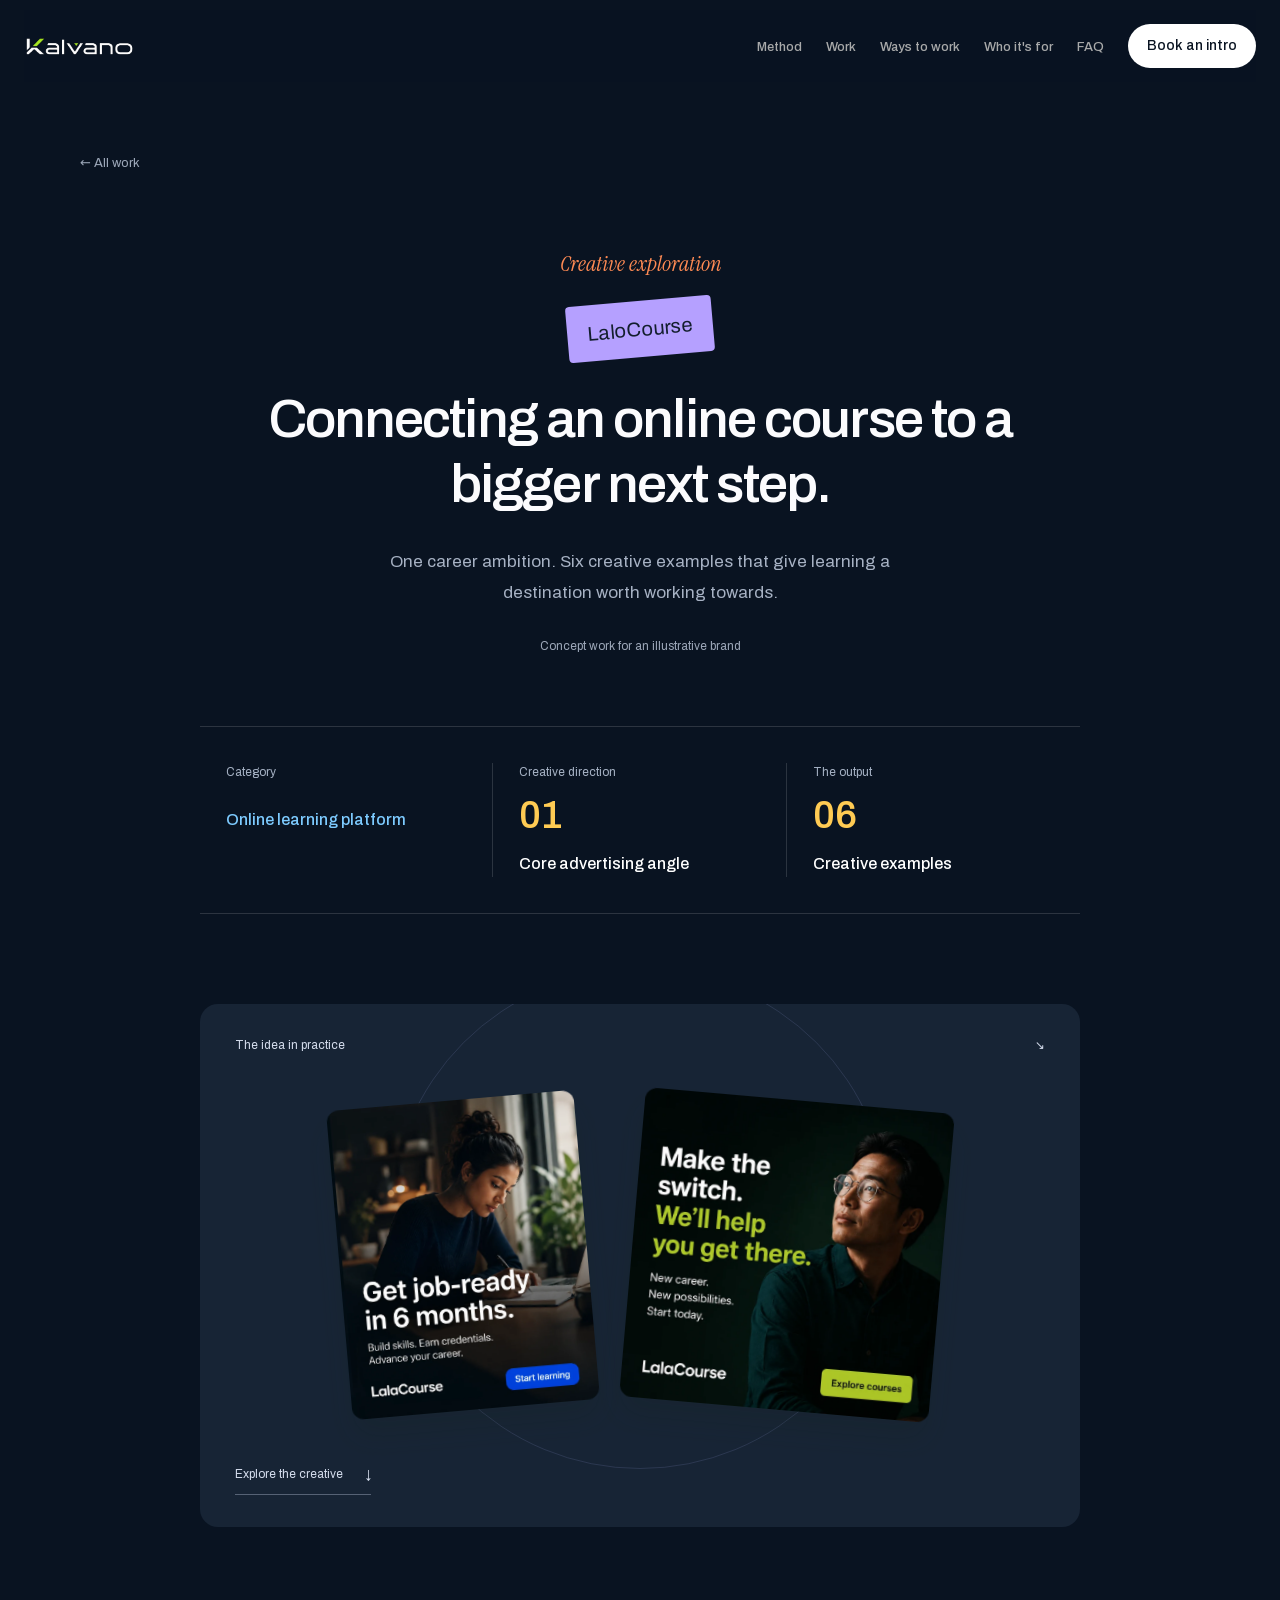
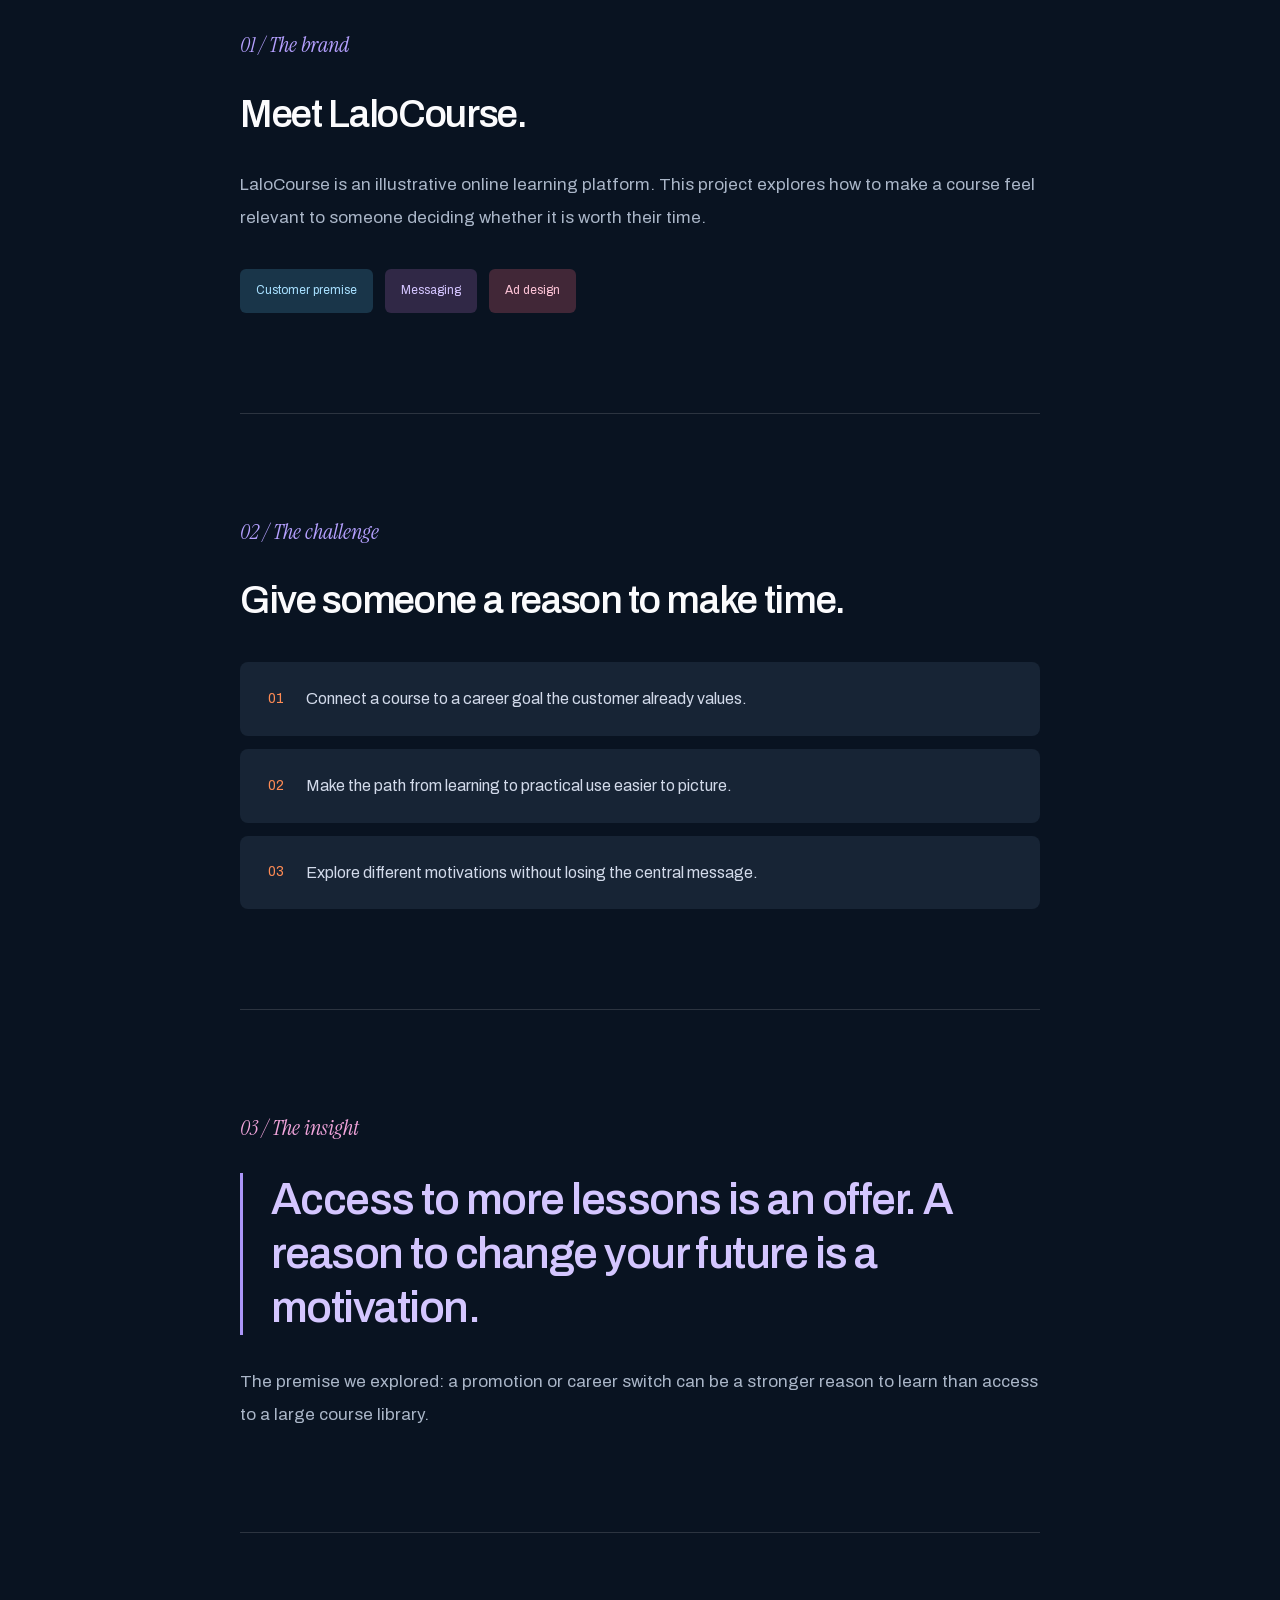
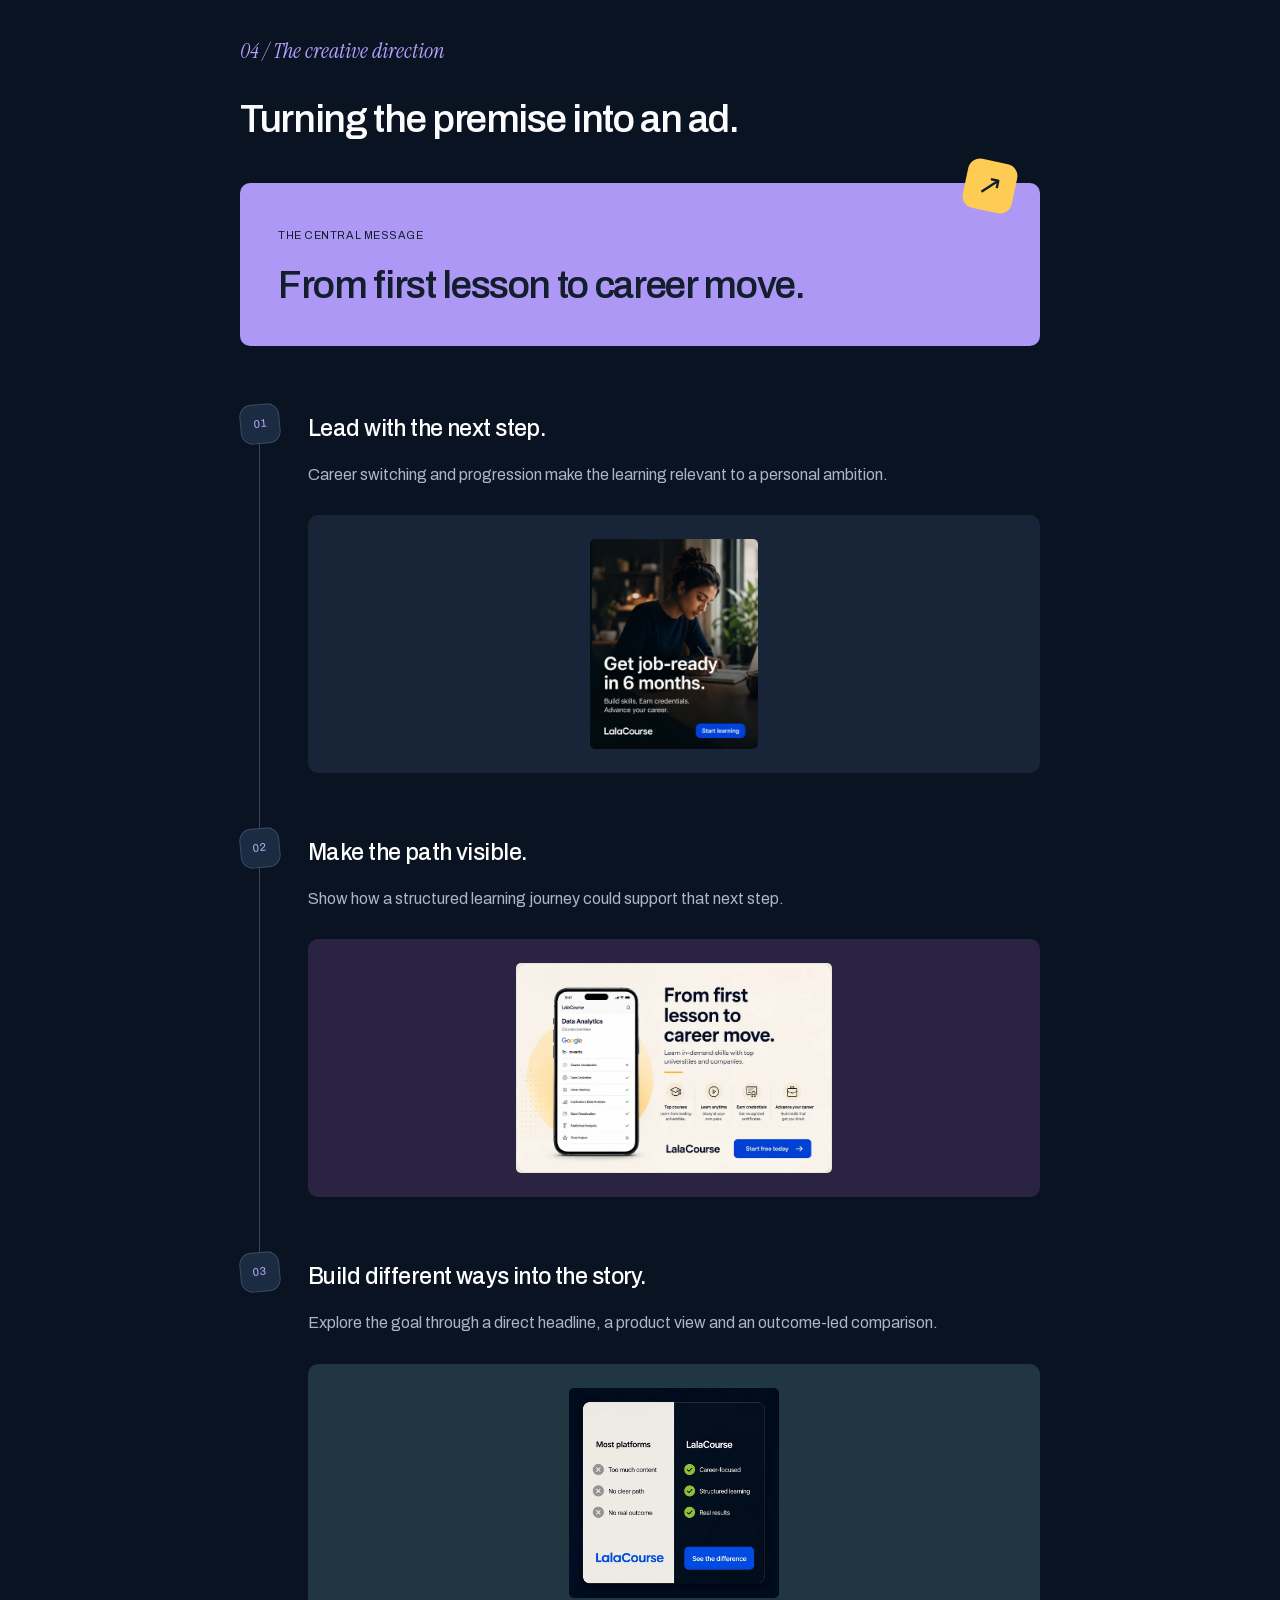
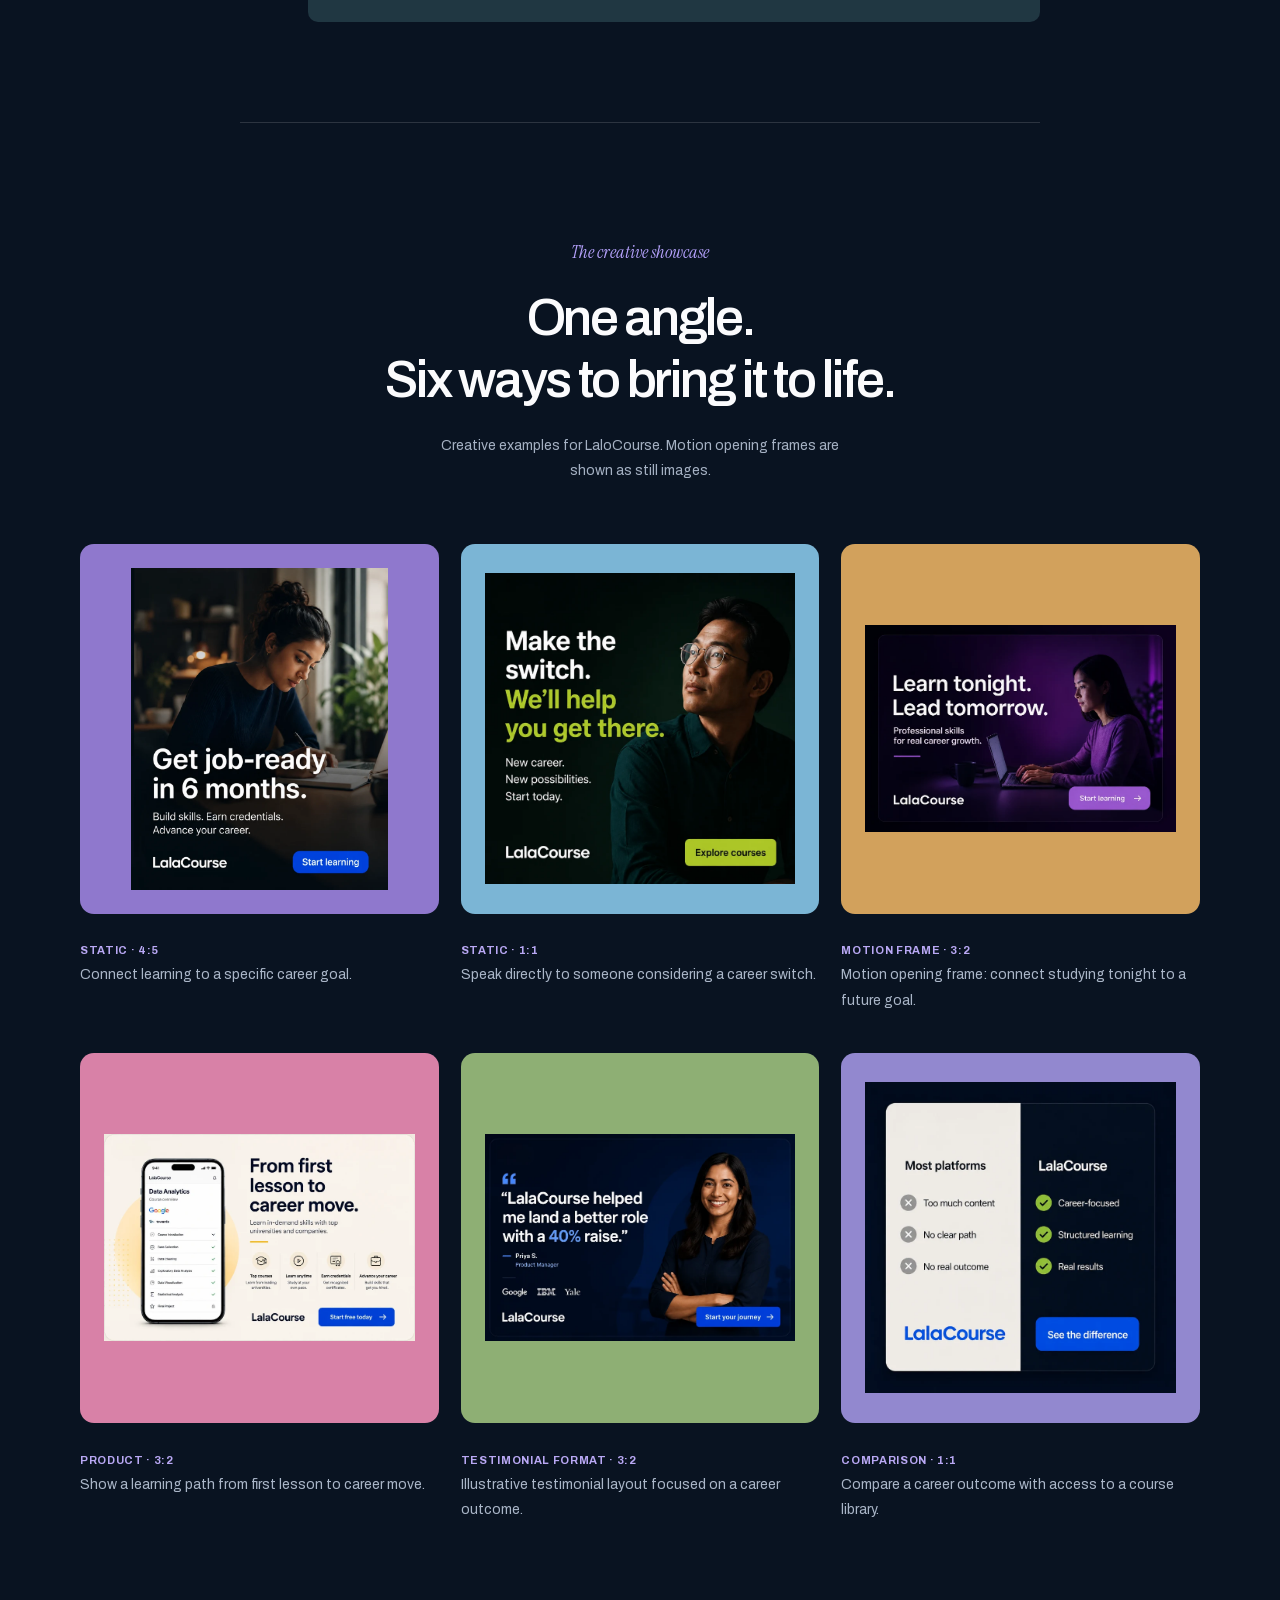
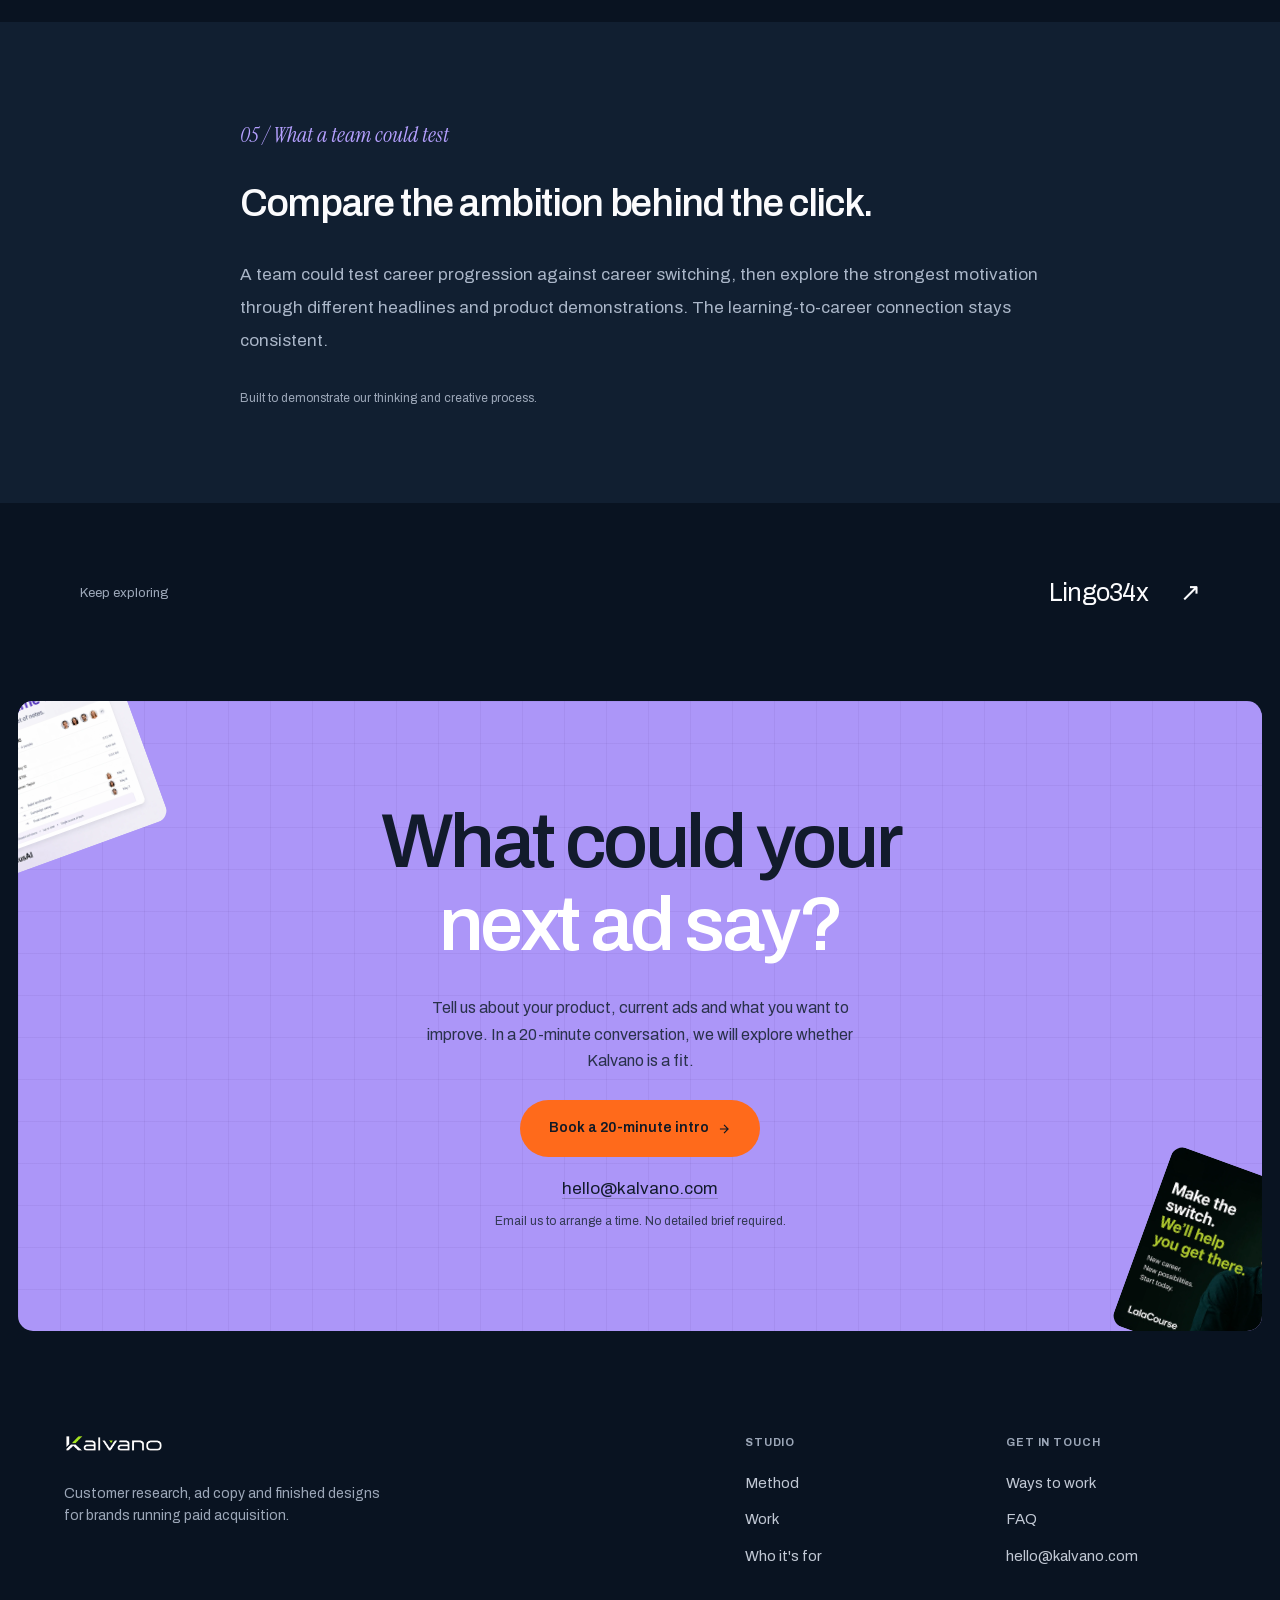
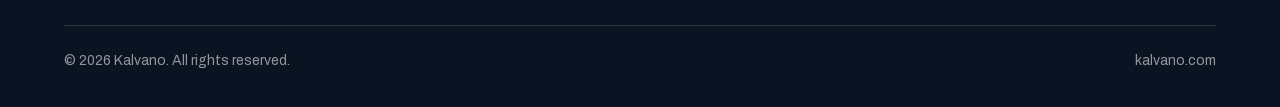
==== commit acd40dca: "Clarify static ad offer and streamline homepage with stacked hero" ====
--- a/work/career-move/index.html
+++ b/work/career-move/index.html
@@ -12,14 +12,14 @@
 <meta property="og:site_name" content="Kalvano">
 <meta property="og:title" content="From First Lesson to Career Move | Kalvano Concept Work">
 <meta property="og:description" content="LaloCourse concept mini case study: the customer problem, working insight, creative angle and six creative examples for an online learning platform.">
-<meta property="og:image" content="https://kalvano.com/assets/og-v4.jpg">
+<meta property="og:image" content="https://kalvano.com/assets/og-v5.jpg">
 <meta property="og:image:type" content="image/jpeg">
 <meta property="og:image:width" content="1200">
 <meta property="og:image:height" content="630">
-<meta property="og:image:alt" content="Kalvano. Fresh ad angles. Finished ads. Ready to test.">
+<meta property="og:image:alt" content="Kalvano. Get static ads that give customers a reason to choose you.">
 <meta name="twitter:card" content="summary_large_image">
-<meta name="twitter:image" content="https://kalvano.com/assets/og-v4.jpg">
-<meta name="twitter:image:alt" content="Kalvano. Fresh ad angles. Finished ads. Ready to test.">
+<meta name="twitter:image" content="https://kalvano.com/assets/og-v5.jpg">
+<meta name="twitter:image:alt" content="Kalvano. Get static ads that give customers a reason to choose you.">
 <meta name="twitter:title" content="From First Lesson to Career Move | Kalvano Concept Work">
 <meta name="twitter:description" content="LaloCourse concept mini case study: the customer problem, working insight, creative angle and six creative examples for an online learning platform.">
 <link rel="icon" type="image/svg+xml" href="/assets/favicon.svg">
@@ -28,6 +28,7 @@
 <link rel="stylesheet" href="/assets/css/sections.css">
 <link rel="stylesheet" href="/assets/css/theme.css">
 <link rel="stylesheet" href="/assets/css/launch.css">
+<link rel="stylesheet" href="/assets/css/identity.css">
 <script>window.va = window.va || function () { (window.vaq = window.vaq || []).push(arguments); };</script>
 <script defer src="/_vercel/insights/script.js"></script>
 </head>
--- a/assets/css/identity.css
+++ b/assets/css/identity.css
@@ -0,0 +1,101 @@
+/* Research-led content within Kalvano's approved expressive composition. */
+:root { --accent:#ff6a1b; --accent-deep:#e6520a; }
+.launch-copy h1 { font-size:clamp(60px,5.9vw,84px); line-height:1.05; letter-spacing:-.06em; color:#fff; }
+.launch-copy h1 > span { color:inherit; }
+.launch-copy > p { max-width:47ch; font-size:17px; line-height:1.65; }
+.launch-small { max-width:49ch; line-height:1.65; }
+.sticker-blue { top:-48px; }
+.sticker-yellow { top:148px; right:-35px; }
+.sticker-purple { top:435px; left:auto; right:-10px; }
+.creative-board { height:710px; }
+.board-two { top:135px; }.board-three { top:345px; }
+.research-section { padding:100px var(--gutter); background:#121e2e; }
+.research-inner { max-width:1120px; margin:auto; }
+.research-heading { max-width:720px; text-align:center; margin:0 auto 55px; }
+.research-heading h2 { font-size:clamp(36px,4vw,56px); letter-spacing:-.045em; line-height:1.13; margin:24px 0; font-weight:550; }
+.research-heading p { font-size:16px; line-height:1.8; color:#a9b3c3; max-width:58ch; margin:auto; }
+.research-sources { display:grid; grid-template-columns:repeat(3,1fr); gap:20px; }
+.research-sources article { display:flex; flex-direction:column; align-items:start; gap:25px; padding:30px; border-radius:14px; background:#c8b6ff; color:#211733; }
+.research-sources article:nth-child(2),.research-sources article:nth-child(6) { background:#a8d9ff; color:#132c42; }
+.research-sources article:nth-child(3),.research-sources article:nth-child(4) { background:#ffc6b0; color:#3c241c; }
+.research-sources article > span { font-size:14px; border:1px solid #0004; border-radius:50%; width:38px; height:38px; display:grid; place-items:center; }
+.research-sources h3 { font-size:22px; line-height:1.25; letter-spacing:-.025em; font-weight:550; margin-bottom:15px; }
+.research-sources p { font-size:15px; line-height:1.7; }
+.research-takeaway { text-align:center; margin:48px auto 0; font-size:clamp(24px,2.6vw,34px); line-height:1.4; color:#a9b3c3; }
+.research-takeaway strong { color:#fff; font-weight:500; }
+.selected-work { padding-top:115px; }
+.project-preview-art { min-height:475px; }
+.preview-primary { top:80px; }.preview-secondary { bottom:50px; }
+.project-thinking { display:grid; gap:22px; }
+.project-thinking dt { font-size:10px; letter-spacing:.09em; text-transform:uppercase; color:#c7b7ff; margin-bottom:8px; }
+.project-thinking dd { font-size:15px; line-height:1.7; color:#c0c8d6; max-width:38ch; }
+.project-thinking > div:last-child dd { font-size:20px; color:#fff; line-height:1.4; }
+.offer-grid { grid-template-columns:1.08fr 1fr; }
+.fit-signals { max-width:1120px; margin:40px auto; padding:0; list-style:none; display:grid; grid-template-columns:1fr 1fr; gap:0 50px; }
+.fit-signals li { padding:23px 0 23px 28px; border-top:1px solid #ffffff25; color:#c0c8d6; font-size:17px; line-height:1.65; position:relative; }
+.fit-signals li::before { content:'↗'; position:absolute; left:0; color:#ff8b54; }
+.delivery-section { max-width:none; padding:100px var(--gutter); margin:0; border:0; background:#091321; }
+.delivery-section > * { max-width:1120px; margin-left:auto; margin-right:auto; }
+.delivery-section > .eyebrow { display:block; }
+.study-brand-tag { font-size:20px; padding:12px 20px; }
+@media(max-width:1100px) {
+ .launch-copy h1 { font-size:clamp(52px,6vw,66px); }.sticker-yellow { top:125px; right:-25px; font-size:16px; }.sticker-purple { top:345px; right:-10px; font-size:16px; }.creative-board { height:640px; }.board-three { top:320px; }
+ .research-sources article { padding:25px; }.project-preview-copy { padding:30px; }
+}
+@media(max-width:920px) {
+ .launch-copy h1 { font-size:clamp(56px,9.4vw,76px); }.sticker-blue { top:-60px; }.sticker-yellow { top:120px; right:25px; }.sticker-purple { top:375px; right:30px; left:auto; }.creative-board { height:630px; }.board-two { top:110px; }.board-three { top:300px; }
+ .research-section,.delivery-section { padding:75px var(--gutter); }.research-sources { grid-template-columns:1fr 1fr; }
+ .project-preview-art { min-height:360px; }.preview-primary { top:35px; width:38%; }.preview-secondary { bottom:20px; width:38%; }.offer-grid { grid-template-columns:1fr; }.fit-signals { gap:0 25px; }
+}
+@media(max-width:600px) {
+ .launch-copy h1 { font-size:clamp(42px,10.7vw,62px); line-height:1.06; margin-bottom:28px; }
+ .launch-copy .sticker-yellow,.launch-copy .sticker-purple { position:relative; top:auto; right:auto; left:auto; display:inline-block; margin:0 14px 28px 0; font-size:15px; vertical-align:middle; }
+ .launch-copy > p { font-size:16px; }.launch-small { font-size:12px; }.creative-board { height:480px; }.board-two { top:85px; }.board-three { top:240px; }
+ .research-sources,.fit-signals { grid-template-columns:1fr; }.research-sources article { padding:30px; gap:22px; }.research-heading { margin-bottom:35px; }.research-takeaway { font-size:24px; }
+ .project-preview-copy { padding:28px; }.project-preview-art { min-height:300px; }.preview-primary { top:25px; width:42%; left:7%; }.preview-secondary { width:42%; right:7%; }.fit-signals li { font-size:16px; }.study-brand-tag { font-size:19px; }
+}
+@media(max-width:360px) { .creative-board { height:410px; }.board-three { top:205px; } }
+
+/* A shorter buying journey: visible deliverable, early work, combined method. */
+.launch-copy h1 { font-size:clamp(54px,5.25vw,74px); line-height:1.07; }
+.launch-copy > p { font-size:21px; line-height:1.6; color:#c7cfda; max-width:44ch; }
+.sticker-yellow { top:130px; right:-35px; }
+.sticker-purple { top:310px; right:-10px; }
+.creative-board { height:655px; }.board-three { top:310px; }
+.selected-work { padding-top:110px; padding-bottom:80px; }
+.launch-method { padding-top:75px; padding-bottom:90px; }
+.offer-fit { max-width:1120px; margin:0 auto 35px; color:#c0c8d6; font-size:16px; line-height:1.75; scroll-margin-top:110px; }
+.offer-delivery { max-width:1120px; margin:45px auto 0; padding-top:35px; border-top:1px solid #ffffff25; }
+.offer-delivery h3 { font-size:24px; letter-spacing:-.03em; font-weight:550; }
+.offer-delivery > p { color:#a9b3c3; font-size:13px; margin-top:10px; }
+.offer-delivery ol { list-style:none; display:grid; grid-template-columns:repeat(4,1fr); gap:28px; padding:0; margin:30px 0 0; }
+.offer-delivery li { color:#c0c8d6; font-size:14px; line-height:1.7; }
+.offer-delivery li span { display:block; color:#c7b7ff; font-size:12px; margin-bottom:10px; }
+@media(max-width:1100px) { .launch-copy h1 { font-size:clamp(46px,5.2vw,60px); }.launch-copy > p { font-size:20px; }.sticker-purple { top:255px; }.sticker-yellow { top:105px; }.creative-board { height:610px; } }
+@media(max-width:920px) { .launch-copy h1 { font-size:clamp(46px,7.3vw,66px); }.sticker-yellow { right:10px; }.sticker-purple { right:15px; top:285px; }.creative-board { height:610px; }.offer-delivery ol { grid-template-columns:1fr 1fr; }.selected-work { padding-top:85px; } }
+@media(max-width:600px) { .launch-copy h1 { font-size:clamp(39px,10.7vw,48px); }.launch-copy > p { font-size:18px; }.creative-board { height:480px; }.board-three { top:240px; }.offer-fit { font-size:15px; }.offer-delivery ol { gap:25px; }.offer-delivery h3 { font-size:22px; } }
+@media(max-width:360px) { .creative-board { height:410px; }.board-three { top:205px; }.offer-delivery ol { grid-template-columns:1fr; } }
+
+/* Keep labels and artwork in their own space, away from the reading column. */
+.launch-hero { padding-top:160px; }
+.launch-hero-inner { grid-template-columns:1.25fr 1fr; gap:100px; align-items:center; }
+.launch-copy { padding-top:0; }
+.hero-labels { display:flex; gap:12px; align-items:center; margin-bottom:32px; flex-wrap:wrap; }
+.launch-copy .hero-labels .hero-sticker { position:static; display:inline-block; margin:0; padding:9px 12px; transform:none; font-size:12px; font-weight:550; line-height:1.3; letter-spacing:0; border-radius:5px; box-shadow:none; }
+.launch-copy h1 { font-size:clamp(50px,4.8vw,68px); line-height:1.1; margin:0 0 32px; letter-spacing:-.055em; }
+.launch-copy > p { font-size:20px; line-height:1.7; max-width:43ch; }
+.launch-actions { margin-top:30px; }
+.launch-small { margin-top:25px; line-height:1.8; }
+.creative-board { display:block; height:655px; padding:0; margin-top:0; border:0; background-image:linear-gradient(#ffffff06 1px,transparent 1px),linear-gradient(90deg,#ffffff06 1px,transparent 1px); }
+.creative-board .board-ad { position:absolute; inset:auto; width:53%; height:auto; display:block; z-index:1; }
+.creative-board .board-ad img { width:100%; height:auto; max-height:none; border-radius:17px; }
+.creative-board .board-one { top:0; left:6%; transform:rotate(-8deg); }
+.creative-board .board-two { top:20%; right:0; transform:rotate(7deg); z-index:2; }
+.creative-board .board-three { top:48%; left:0; transform:rotate(-8deg); z-index:3; }
+.creative-board .board-four { bottom:0; right:0; transform:rotate(8deg); }
+.creative-board .board-ad:hover { transform:rotate(0) translateY(-3px); z-index:4; }
+.board-disclosure { bottom:-28px; }
+@media(max-width:1100px) { .launch-hero-inner { gap:60px; }.launch-copy h1 { font-size:clamp(45px,4.8vw,58px); }.creative-board { height:585px; } }
+@media(max-width:920px) { .launch-hero { padding-top:135px; }.launch-hero-inner { grid-template-columns:1fr; gap:60px; }.launch-copy h1 { font-size:clamp(44px,7.5vw,66px); }.creative-board { max-width:500px; height:630px; }.launch-copy > p { max-width:48ch; } }
+@media(max-width:600px) { .launch-copy h1 { font-size:clamp(36px,10vw,48px); margin-bottom:26px; }.launch-copy > p { font-size:18px; }.hero-labels { gap:8px; margin-bottom:28px; }.launch-copy .hero-labels .hero-sticker { font-size:11px; padding:8px 10px; }.creative-board { height:480px; }.launch-small { font-size:12px; } }
+@media(max-width:360px) { .launch-copy h1 { font-size:34px; }.creative-board { height:410px; }.launch-copy .hero-labels .hero-sticker { font-size:10px; padding:8px; } }
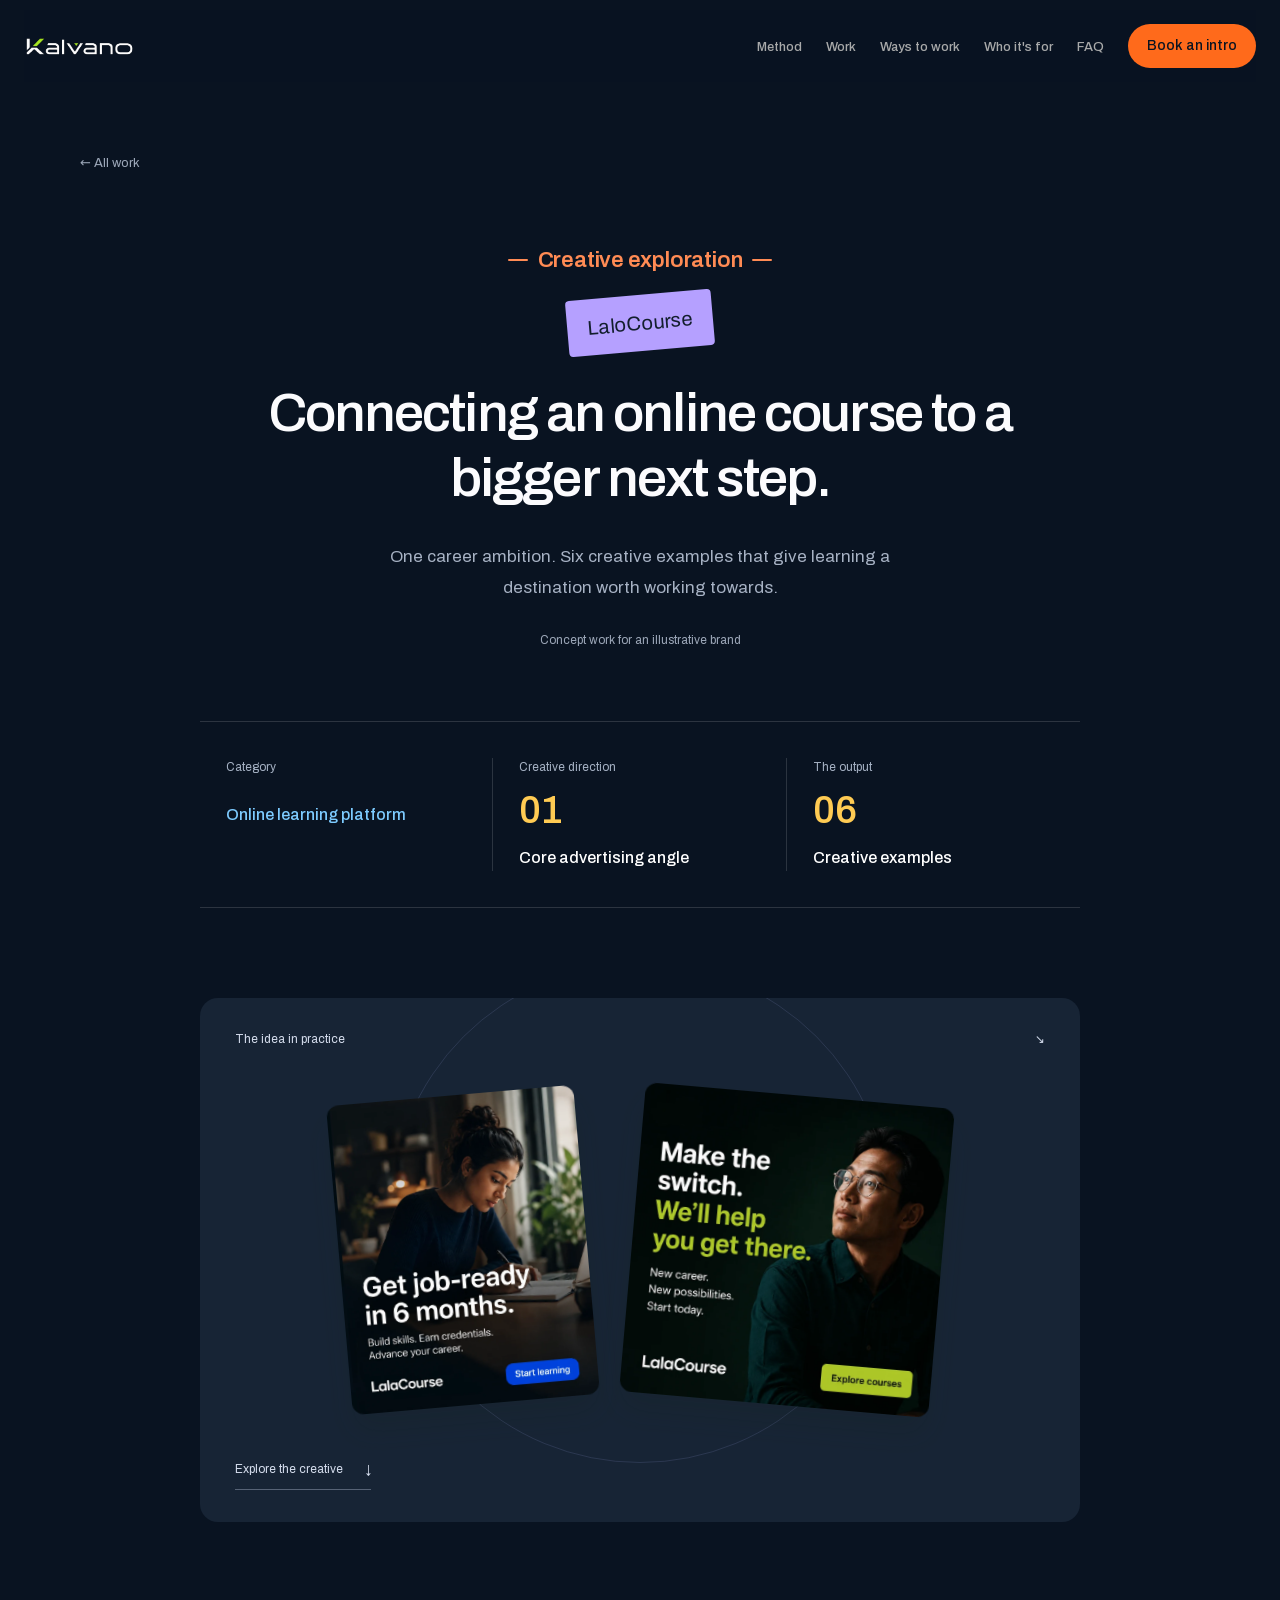
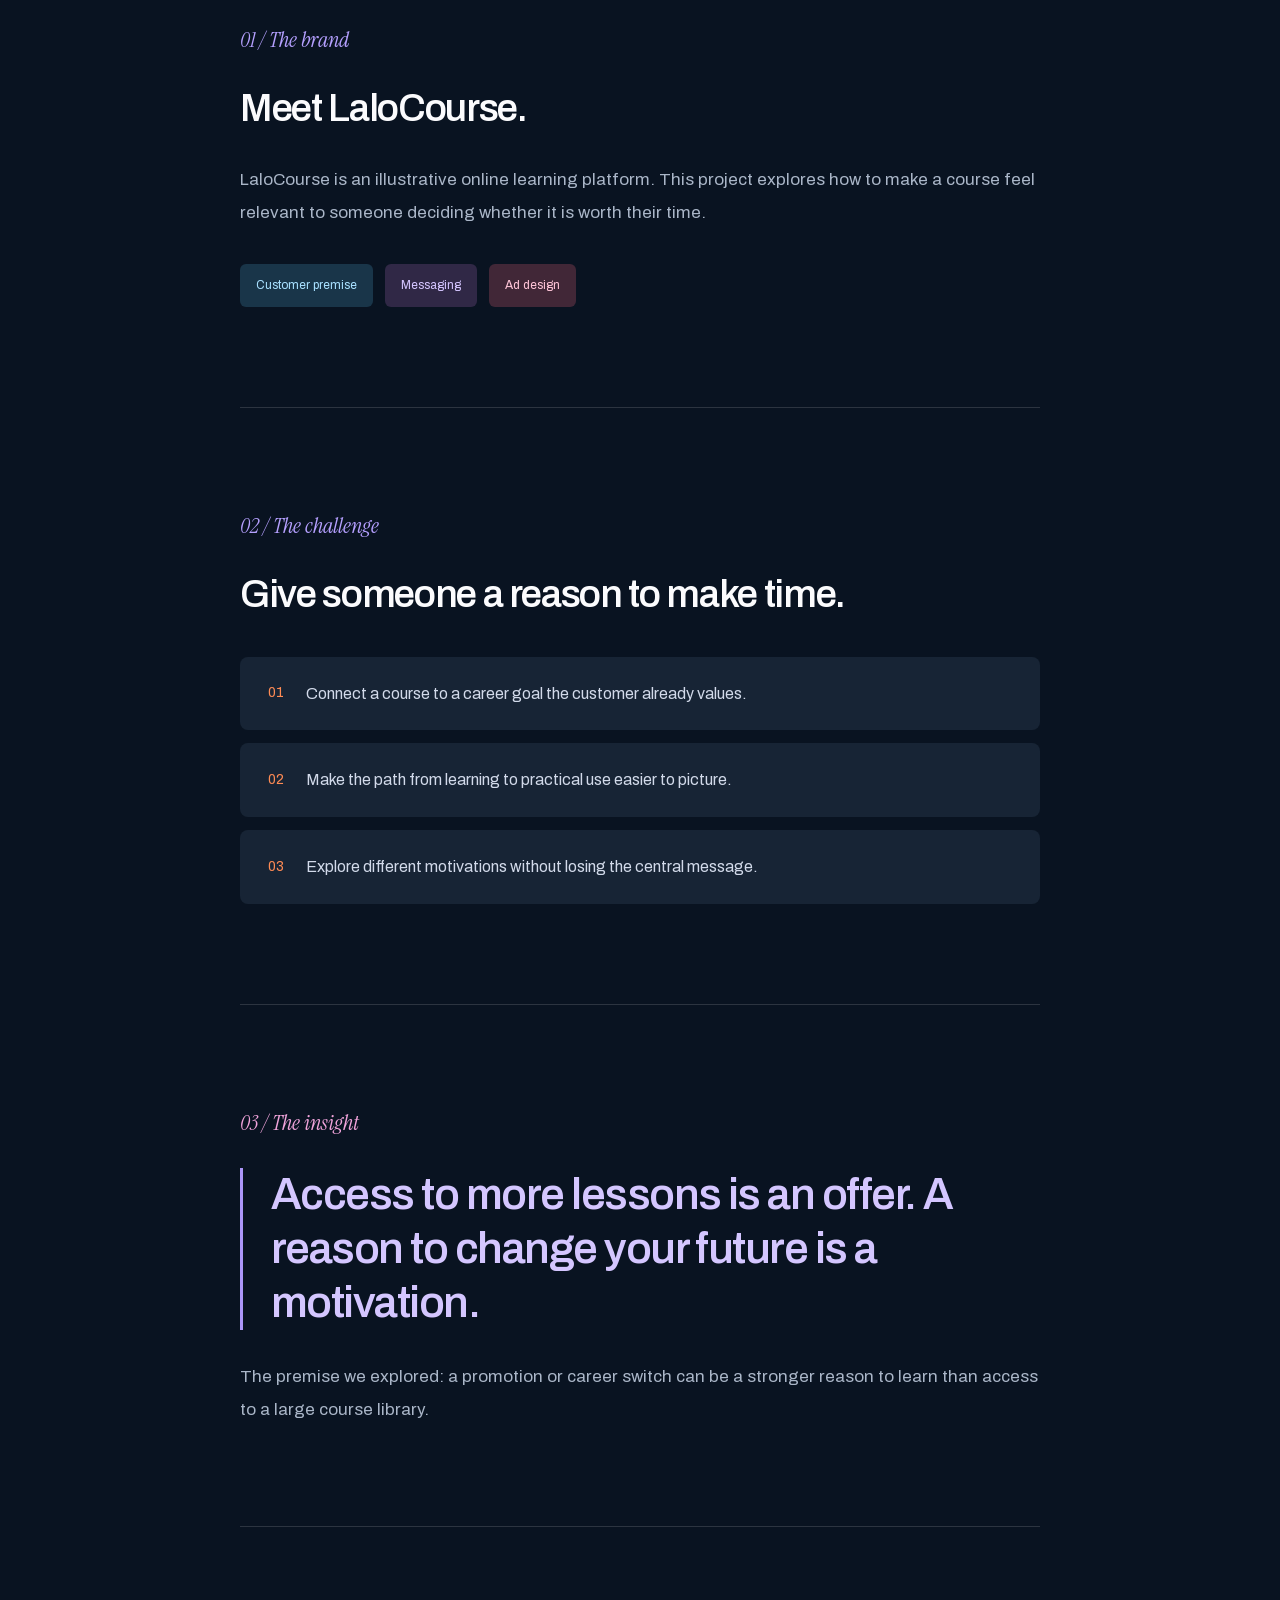
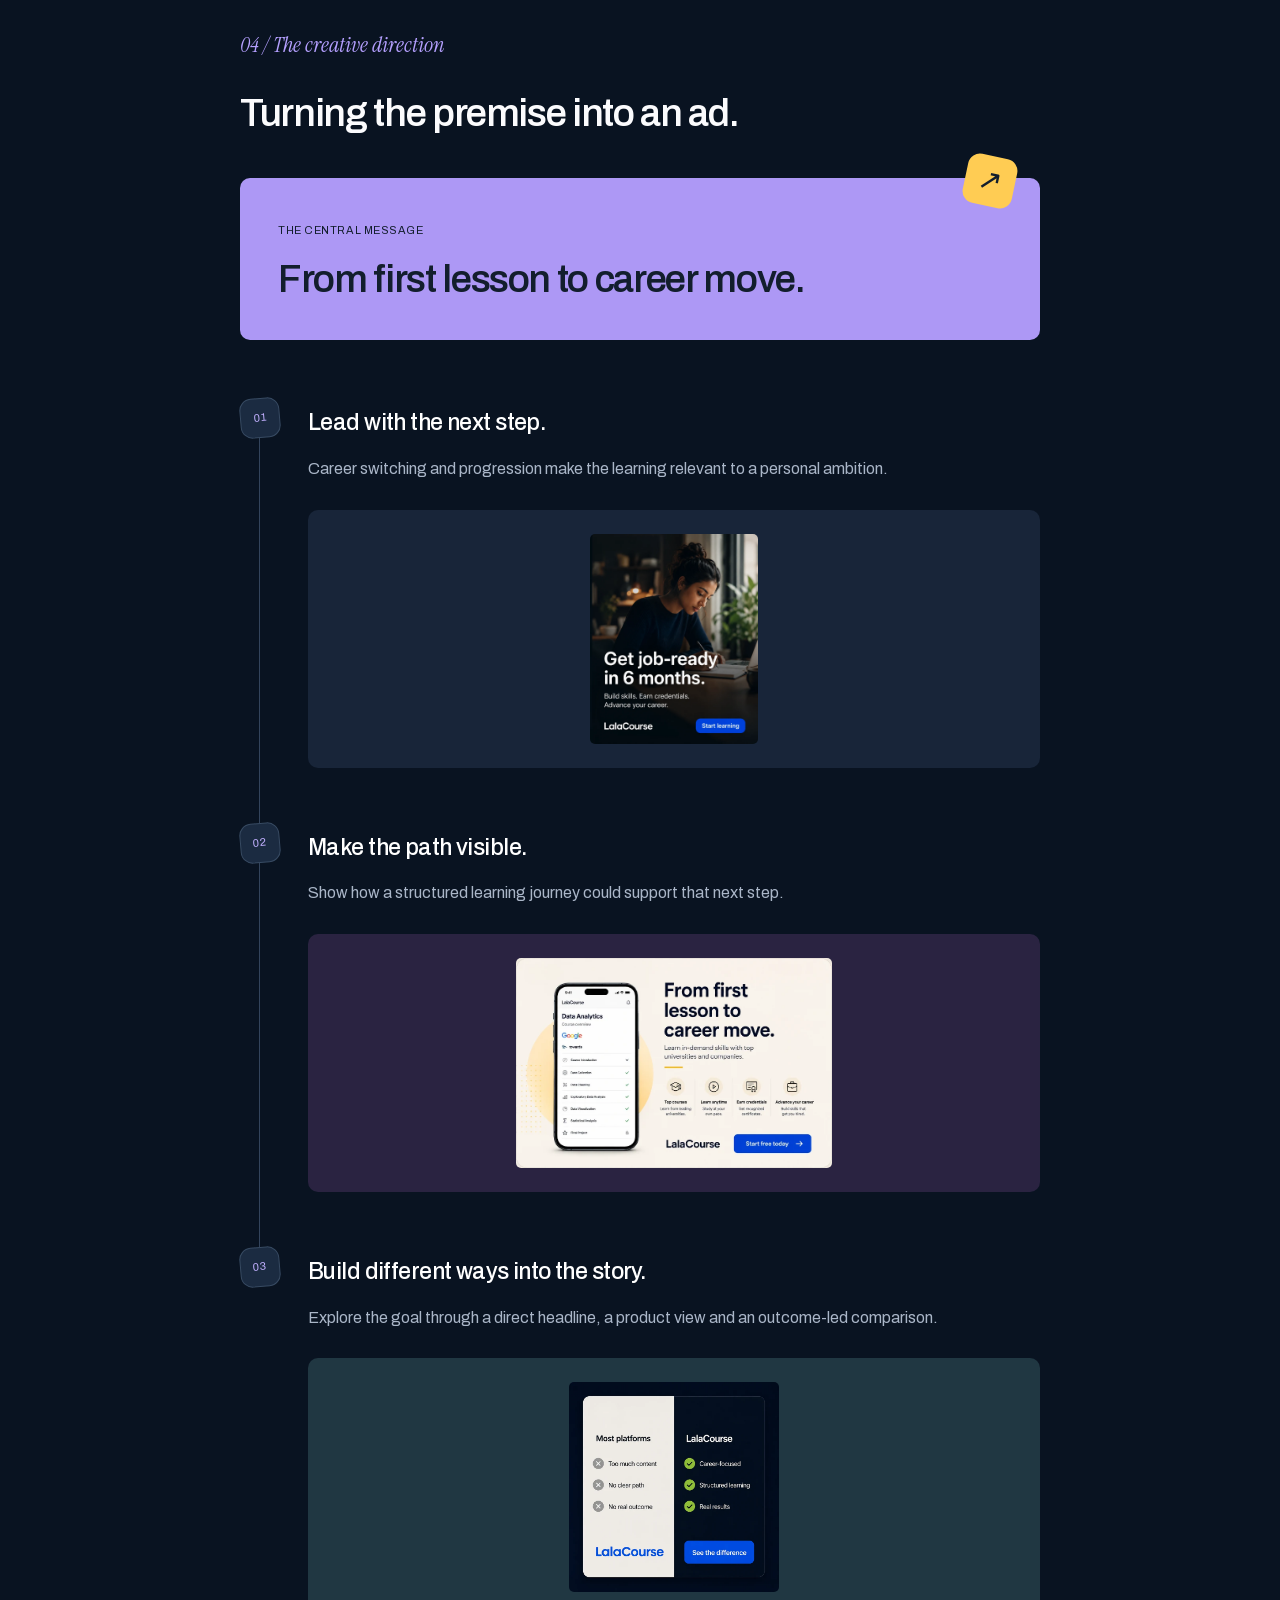
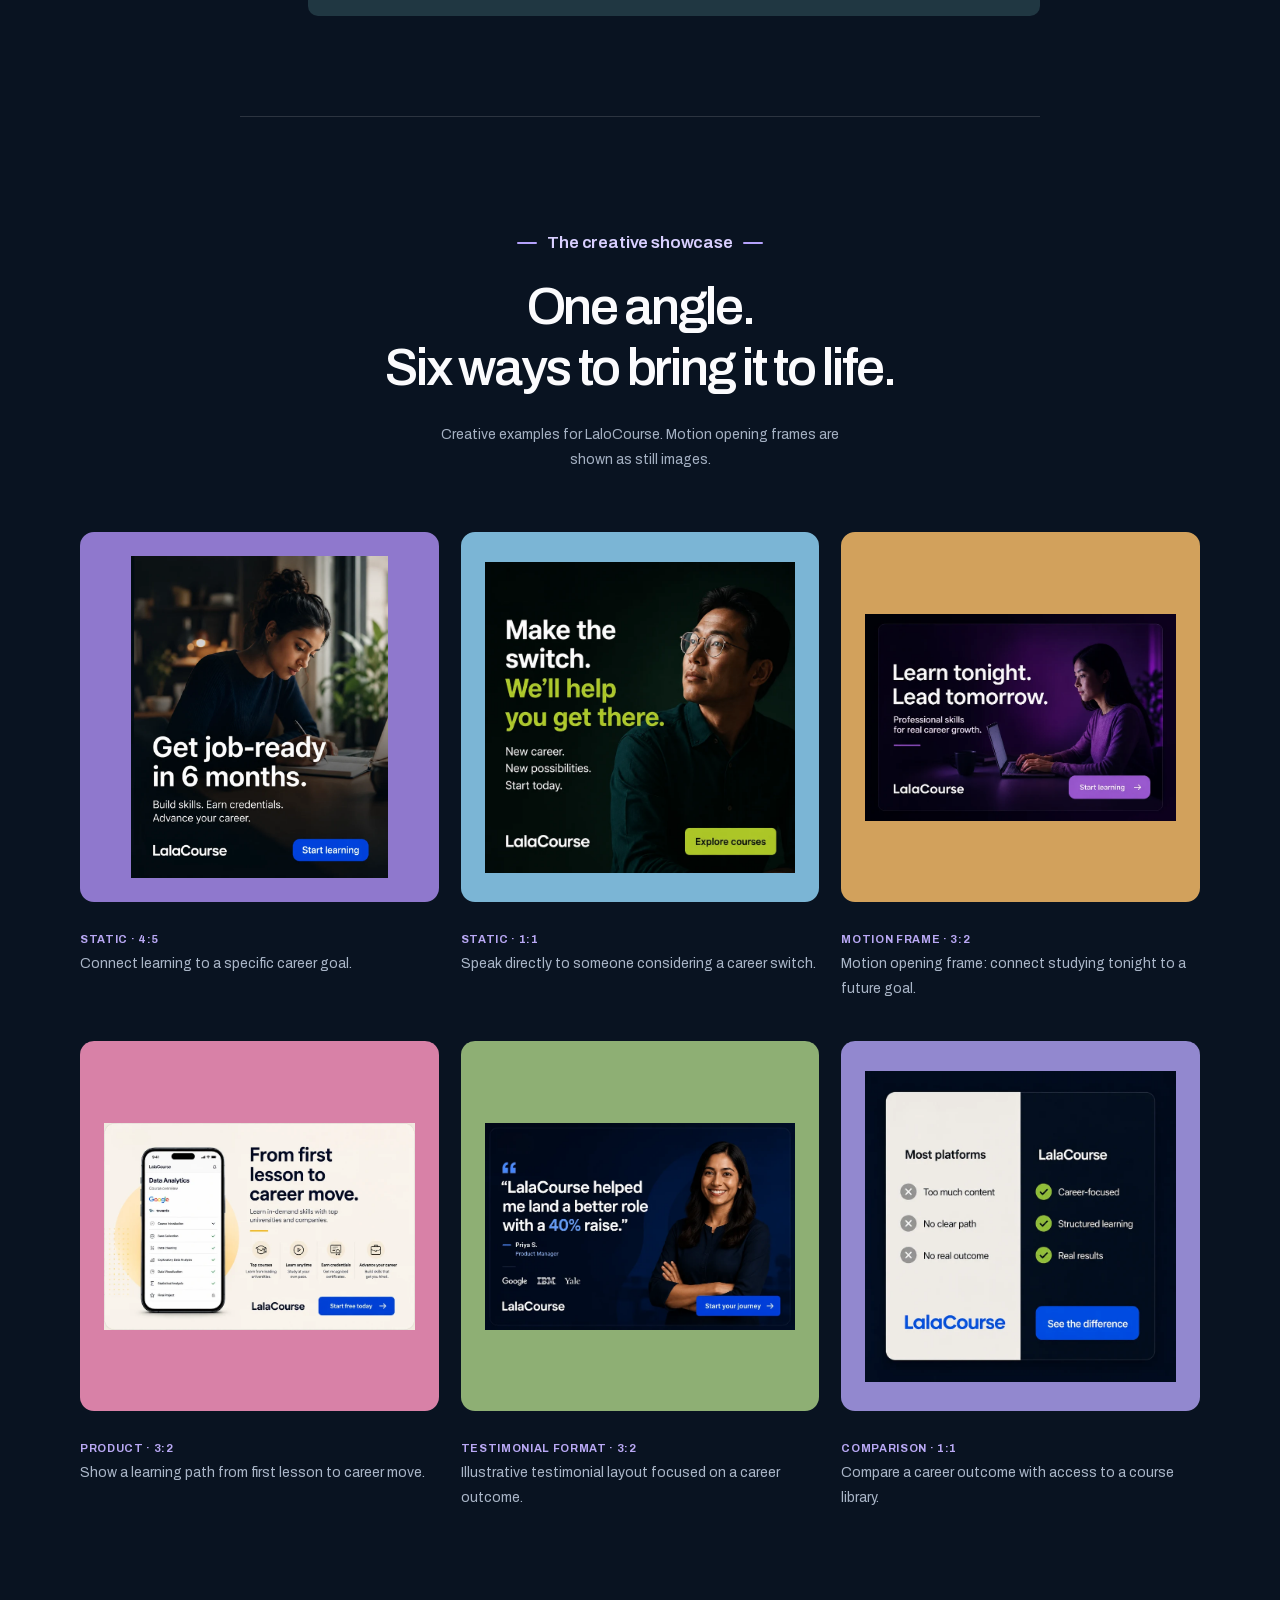
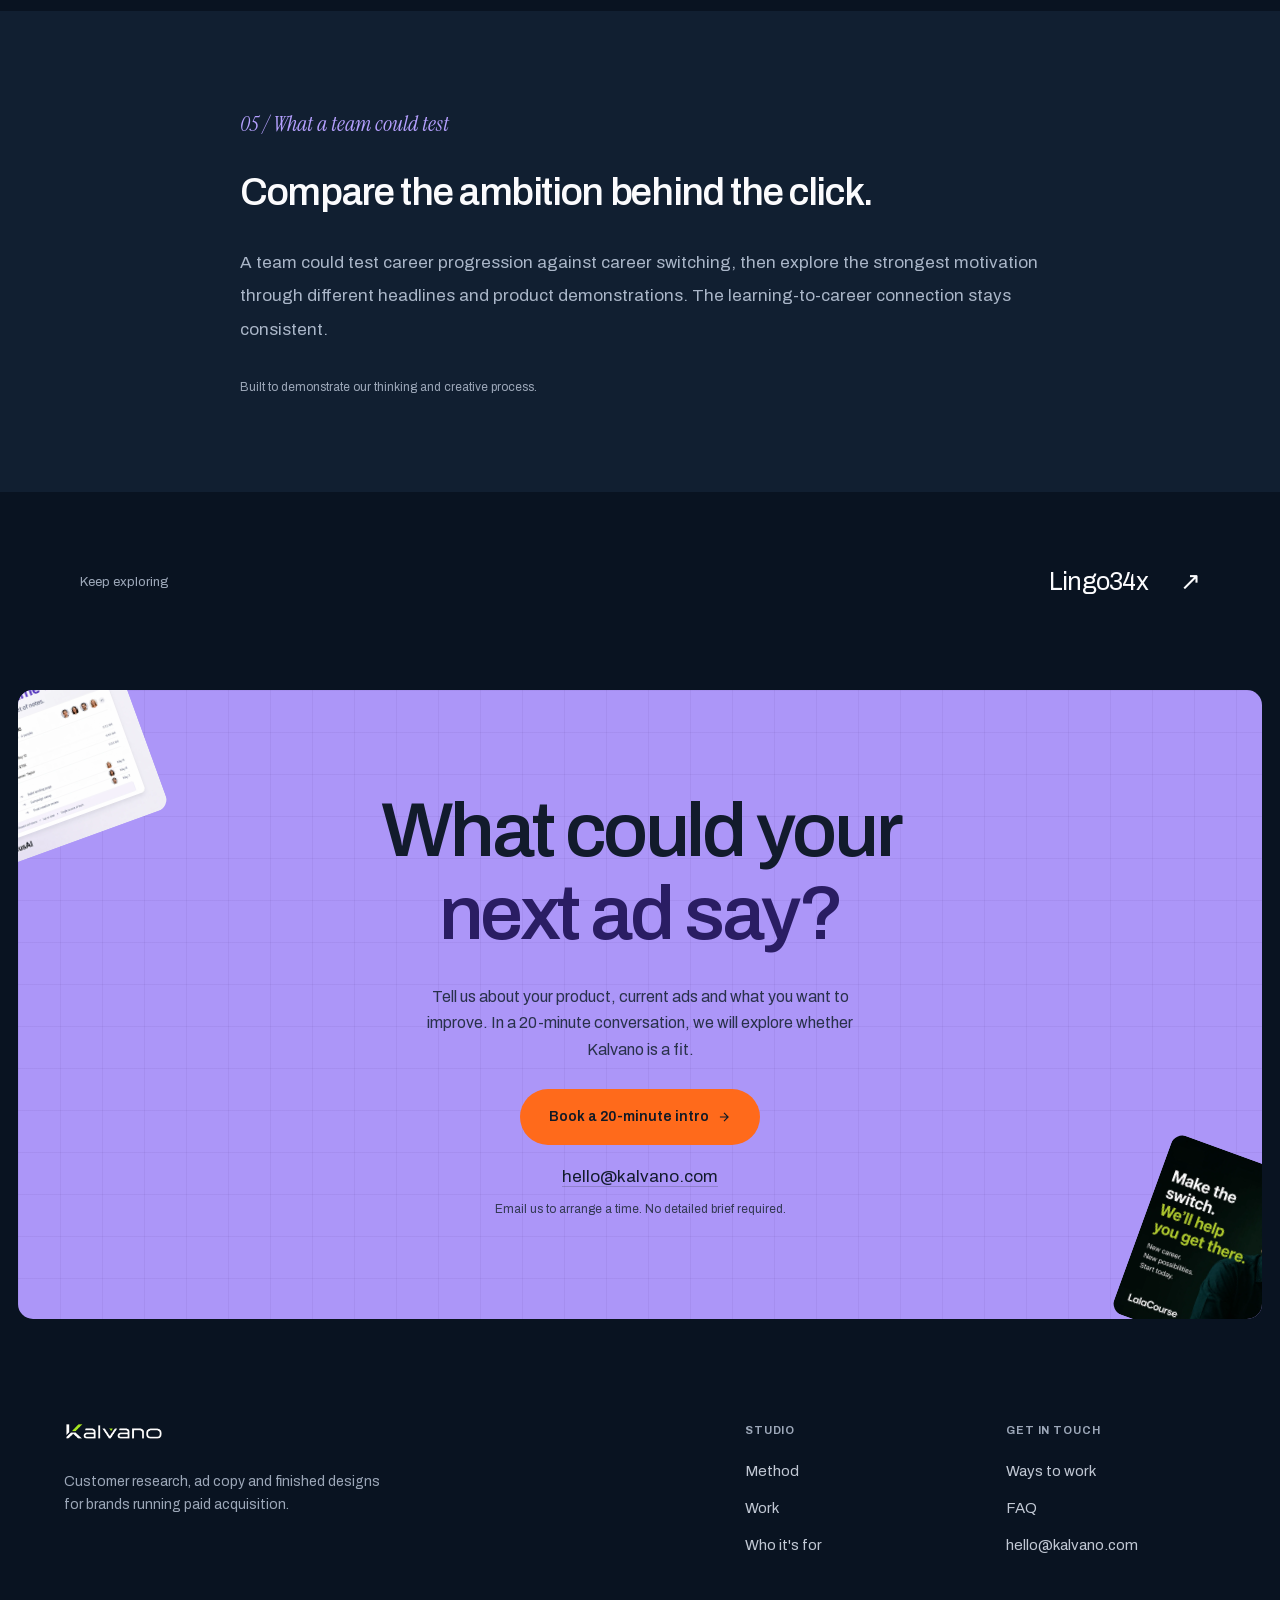
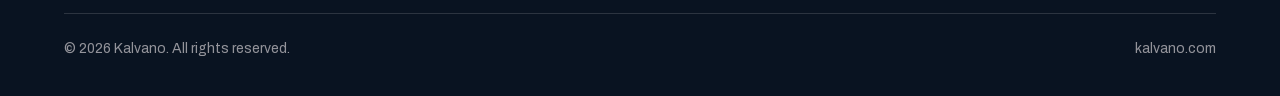
==== commit fb906423: "Align the site to the final GTM plan Add a video proof strip under the hero, a free Creative Read re" ====
--- a/work/career-move/index.html
+++ b/work/career-move/index.html
@@ -12,14 +12,14 @@
 <meta property="og:site_name" content="Kalvano">
 <meta property="og:title" content="From First Lesson to Career Move | Kalvano Concept Work">
 <meta property="og:description" content="LaloCourse concept mini case study: the customer problem, working insight, creative angle and six creative examples for an online learning platform.">
-<meta property="og:image" content="https://kalvano.com/assets/og-v5.jpg">
+<meta property="og:image" content="https://kalvano.com/assets/og-v7.jpg">
 <meta property="og:image:type" content="image/jpeg">
 <meta property="og:image:width" content="1200">
 <meta property="og:image:height" content="630">
-<meta property="og:image:alt" content="Kalvano. Get static ads that give customers a reason to choose you.">
+<meta property="og:image:alt" content="Kalvano. Your ads all sound the same. We find the angles worth testing.">
 <meta name="twitter:card" content="summary_large_image">
-<meta name="twitter:image" content="https://kalvano.com/assets/og-v5.jpg">
-<meta name="twitter:image:alt" content="Kalvano. Get static ads that give customers a reason to choose you.">
+<meta name="twitter:image" content="https://kalvano.com/assets/og-v7.jpg">
+<meta name="twitter:image:alt" content="Kalvano. Your ads all sound the same. We find the angles worth testing.">
 <meta name="twitter:title" content="From First Lesson to Career Move | Kalvano Concept Work">
 <meta name="twitter:description" content="LaloCourse concept mini case study: the customer problem, working insight, creative angle and six creative examples for an online learning platform.">
 <link rel="icon" type="image/svg+xml" href="/assets/favicon.svg">
--- a/assets/css/identity.css
+++ b/assets/css/identity.css
@@ -65,16 +65,10 @@
 .selected-work { padding-top:110px; padding-bottom:80px; }
 .launch-method { padding-top:75px; padding-bottom:90px; }
 .offer-fit { max-width:1120px; margin:0 auto 35px; color:#c0c8d6; font-size:16px; line-height:1.75; scroll-margin-top:110px; }
-.offer-delivery { max-width:1120px; margin:45px auto 0; padding-top:35px; border-top:1px solid #ffffff25; }
-.offer-delivery h3 { font-size:24px; letter-spacing:-.03em; font-weight:550; }
-.offer-delivery > p { color:#a9b3c3; font-size:13px; margin-top:10px; }
-.offer-delivery ol { list-style:none; display:grid; grid-template-columns:repeat(4,1fr); gap:28px; padding:0; margin:30px 0 0; }
-.offer-delivery li { color:#c0c8d6; font-size:14px; line-height:1.7; }
-.offer-delivery li span { display:block; color:#c7b7ff; font-size:12px; margin-bottom:10px; }
 @media(max-width:1100px) { .launch-copy h1 { font-size:clamp(46px,5.2vw,60px); }.launch-copy > p { font-size:20px; }.sticker-purple { top:255px; }.sticker-yellow { top:105px; }.creative-board { height:610px; } }
-@media(max-width:920px) { .launch-copy h1 { font-size:clamp(46px,7.3vw,66px); }.sticker-yellow { right:10px; }.sticker-purple { right:15px; top:285px; }.creative-board { height:610px; }.offer-delivery ol { grid-template-columns:1fr 1fr; }.selected-work { padding-top:85px; } }
-@media(max-width:600px) { .launch-copy h1 { font-size:clamp(39px,10.7vw,48px); }.launch-copy > p { font-size:18px; }.creative-board { height:480px; }.board-three { top:240px; }.offer-fit { font-size:15px; }.offer-delivery ol { gap:25px; }.offer-delivery h3 { font-size:22px; } }
-@media(max-width:360px) { .creative-board { height:410px; }.board-three { top:205px; }.offer-delivery ol { grid-template-columns:1fr; } }
+@media(max-width:920px) { .launch-copy h1 { font-size:clamp(46px,7.3vw,66px); }.sticker-yellow { right:10px; }.sticker-purple { right:15px; top:285px; }.creative-board { height:610px; }.selected-work { padding-top:85px; } }
+@media(max-width:600px) { .launch-copy h1 { font-size:clamp(39px,10.7vw,48px); }.launch-copy > p { font-size:18px; }.creative-board { height:480px; }.board-three { top:240px; }.offer-fit { font-size:15px; } }
+@media(max-width:360px) { .creative-board { height:410px; }.board-three { top:205px; } }
 
 /* Keep labels and artwork in their own space, away from the reading column. */
 .launch-hero { padding-top:160px; }
@@ -99,3 +93,546 @@
 @media(max-width:920px) { .launch-hero { padding-top:135px; }.launch-hero-inner { grid-template-columns:1fr; gap:60px; }.launch-copy h1 { font-size:clamp(44px,7.5vw,66px); }.creative-board { max-width:500px; height:630px; }.launch-copy > p { max-width:48ch; } }
 @media(max-width:600px) { .launch-copy h1 { font-size:clamp(36px,10vw,48px); margin-bottom:26px; }.launch-copy > p { font-size:18px; }.hero-labels { gap:8px; margin-bottom:28px; }.launch-copy .hero-labels .hero-sticker { font-size:11px; padding:8px 10px; }.creative-board { height:480px; }.launch-small { font-size:12px; } }
 @media(max-width:360px) { .launch-copy h1 { font-size:34px; }.creative-board { height:410px; }.launch-copy .hero-labels .hero-sticker { font-size:10px; padding:8px; } }
+
+/* A compact, colourful view of the Sprint, with all steps visible. */
+.offer-delivery { max-width:1120px; margin:65px auto 0; padding-top:60px; border-top:1px solid #ffffff25; scroll-margin-top:100px; }
+.delivery-heading { text-align:center; margin-bottom:45px; }
+.delivery-heading h3 { font-size:clamp(34px,3.5vw,48px); font-weight:550; letter-spacing:-.045em; line-height:1.12; }
+.delivery-heading h3 em { font-family:'Instrument Serif',Georgia,serif; font-weight:400; color:#b6a0ff; }
+.delivery-heading > p { font-size:14px; line-height:1.7; color:#acb6c5; margin-top:20px; }
+.delivery-layout { display:grid; grid-template-columns:1fr 1fr; gap:70px; align-items:center; }
+.delivery-steps { list-style:none; padding:0; margin:0; }
+.delivery-steps li { display:grid; grid-template-columns:58px 1fr; gap:24px; padding:20px 0; border-bottom:1px dashed #ffffff25; }
+.delivery-steps li:first-child { padding-top:0; }.delivery-steps li:last-child { border-bottom:0; padding-bottom:0; }
+.delivery-badge { width:54px; height:54px; border-radius:18px 13px 18px 13px; display:grid; place-items:center; background:#ffcf56; color:#142033; transform:rotate(-9deg); margin-top:8px; }
+.delivery-badge svg { width:26px; height:26px; transform:rotate(9deg); }
+.delivery-steps li:nth-child(2) .delivery-badge { background:#b6a0ff; transform:rotate(9deg); }.delivery-steps li:nth-child(2) svg { transform:rotate(-9deg); }
+.delivery-steps li:nth-child(3) .delivery-badge { background:#6fdbb2; }
+.delivery-steps li:nth-child(4) .delivery-badge { background:#7dcbff; transform:rotate(9deg); }.delivery-steps li:nth-child(4) svg { transform:rotate(-9deg); }
+.delivery-when { font-size:11px; letter-spacing:.04em; color:#b8c3d1; }
+.delivery-steps h4 { color:#fff; font-size:24px; font-weight:550; letter-spacing:-.025em; margin:5px 0 8px; }
+.delivery-steps p { color:#b9c4d3; font-size:14px; line-height:1.7; max-width:35ch; }
+.delivery-visual { margin:0; border-radius:24px; padding:28px; background:#091321; border:1px solid #ffffff0e; overflow:hidden; }
+.delivery-art { position:relative; height:295px; isolation:isolate; }
+.delivery-art::before { content:''; position:absolute; width:270px; height:270px; border-radius:50%; background:#b6a0ff; opacity:.14; left:calc(50% - 135px); top:0; z-index:-1; }
+.delivery-sticker { position:absolute; top:0; right:0; padding:12px 16px; border-radius:6px; background:#ffcf56; color:#152131; font-size:13px; line-height:1.25; font-weight:550; transform:rotate(7deg); z-index:3; }
+.delivery-art img { position:absolute; height:auto; border-radius:9px; box-shadow:0 14px 25px #0004; }
+.delivery-ad-one { width:49%; max-width:185px; top:4px; left:8%; transform:rotate(-8deg); }
+.delivery-ad-two { width:49%; max-width:190px; bottom:0; right:3%; transform:rotate(8deg); }
+.delivery-output { display:grid; grid-template-columns:1fr 1fr; gap:20px; border-top:1px solid #ffffff20; margin-top:25px; padding-top:22px; }
+.delivery-output > span { font-size:12px; color:#c0c8d6; line-height:1.5; }
+.delivery-output strong { display:block; color:#b6a0ff; font-size:38px; font-weight:550; letter-spacing:-.05em; margin-bottom:4px; }
+.delivery-output > span:last-child strong { color:#7dcbff; }
+.delivery-visual figcaption > p { margin:20px 0 0; color:#9ca7b8; font-size:10px; line-height:1.7; }
+@media(max-width:1100px) { .delivery-layout { gap:35px; }.delivery-visual { padding:24px; }.delivery-art { height:270px; } }
+@media(max-width:700px) { .offer-delivery { margin-top:45px; padding-top:45px; }.delivery-heading { margin-bottom:32px; }.delivery-layout { grid-template-columns:1fr; gap:35px; }.delivery-steps li { grid-template-columns:50px 1fr; gap:20px; }.delivery-badge { width:46px; height:46px; border-radius:15px 11px 15px 11px; }.delivery-steps h4 { font-size:22px; }.delivery-visual { width:100%; max-width:440px; margin:auto; }.delivery-art { height:265px; }.delivery-sticker { font-size:12px; } }
+@media(max-width:360px) { .delivery-visual { padding:20px; }.delivery-art { height:215px; }.delivery-sticker { padding:9px 11px; font-size:10px; }.delivery-output { gap:15px; }.delivery-output > span { font-size:11px; } }
+
+/* Three visible collaborator videos, sharing the click-to-load player. */
+.collaborator-videos { padding:55px var(--gutter) 80px; }
+.collaborator-heading { text-align:center; max-width:800px; margin:0 auto 45px; }
+.collaborator-heading h2 { font-size:clamp(34px,4vw,54px); line-height:1.14; letter-spacing:-.04em; font-weight:550; margin-top:22px; }
+.collaborator-heading h2 span { color:#b6a0ff; }
+.collaborator-grid { max-width:1000px; margin:auto; display:grid; grid-template-columns:repeat(3,minmax(0,1fr)); gap:28px; padding:8px 0 16px; }
+.collaborator-card { --video-accent:#e8bf69; display:block; position:relative; overflow:hidden; border:1px solid #ffffff20; border-bottom:3px solid var(--video-accent); border-radius:20px; background:#152131; color:#fff; text-decoration:none; box-shadow:0 10px 24px #0002; transition:transform .2s,box-shadow .2s; }
+.collaborator-card:nth-child(2) { --video-accent:#b8a3ed; }.collaborator-card:nth-child(3) { --video-accent:#83b9dd; }
+.collaborator-portrait { position:relative; aspect-ratio:9/11; overflow:hidden; border-radius:0; background:#091321; }
+.collaborator-portrait img { display:block; width:100%; height:100%; object-fit:cover; }
+.video-play { position:absolute; bottom:18px; right:18px; display:grid; place-items:center; width:58px; height:58px; padding-left:4px; background:var(--video-accent); color:#091321; border:1px solid #ffffff50; border-radius:50%; font-size:20px; box-shadow:0 0 0 5px #09132155,0 6px 20px #0004; transition:background .2s,color .2s; }
+.collaborator-card:hover .video-play { background:#fff; color:#091321; }
+@media(hover:hover) { .collaborator-card:hover { transform:translateY(-4px); box-shadow:0 18px 32px #0004; } }
+@media(prefers-reduced-motion:reduce) { .collaborator-card,.video-play { transition:none; }.collaborator-card:hover { transform:none; } }
+.collaborator-caption { padding:22px 24px 26px; }
+.collaborator-caption > span { display:flex; justify-content:space-between; color:var(--video-accent); font-size:11px; font-weight:550; letter-spacing:.045em; text-transform:uppercase; margin-bottom:13px; }
+.collaborator-caption h3 { font-size:23px; line-height:1.25; letter-spacing:-.035em; font-weight:550; color:#f7f7fb; }
+.collaborator-grid:focus-visible { outline:3px solid #b6a0ff; outline-offset:6px; }
+@media(max-width:700px) { .collaborator-videos { padding-top:35px; padding-bottom:50px; }.collaborator-heading { margin-bottom:30px; }.collaborator-grid { display:flex; overflow-x:auto; gap:18px; scroll-snap-type:x mandatory; padding:8px 0 16px; scrollbar-color:#b6a0ff #172435; }.collaborator-card { flex:0 0 82%; max-width:300px; scroll-snap-align:start; }.collaborator-caption { padding:20px; }.collaborator-caption h3 { font-size:22px; } }
+.video-is-open { overflow:hidden; }
+.video-dialog { margin:auto; padding:20px; width:min(430px,calc(100vw - 24px)); max-height:calc(100dvh - 24px); overflow:auto; border:1px solid #ffffff30; border-radius:18px; background:#101c2c; color:#fff; }
+.video-dialog::backdrop { background:#000c; }
+.video-dialog-header { display:flex; align-items:center; justify-content:space-between; gap:16px; margin-bottom:16px; }
+.video-dialog-header h2 { font-size:16px; line-height:1.4; font-weight:500; }
+.video-close { flex-shrink:0; width:44px; height:44px; border:1px solid #ffffff40; border-radius:50%; color:#fff; background:transparent; font-size:28px; cursor:pointer; }
+.video-player { width:100%; max-width:calc((100dvh - 190px) * .5625); min-width:200px; margin:auto; aspect-ratio:9/16; background:#000; }
+.video-player iframe { display:block; border:0; width:100%; height:100%; }
+.video-dialog-footer { margin-top:16px; font-size:12px; color:#c0c8d6; }.video-youtube-link { color:#c7b7ff; }.video-transcript { margin-top:16px; }.video-transcript summary { cursor:pointer; }.video-transcript p { line-height:1.8; margin-top:14px; }
+@media(max-width:700px) { .video-dialog { padding:16px; } }
+
+/* Strategy refinement: early client proof and a clearer Sprint-to-Engine path. */
+.launch-copy h1 { font-size:clamp(44px,4.4vw,64px); line-height:1.08; }
+.launch-copy > .hero-deliverable { margin:24px 0; font-size:18px; color:#fff; font-weight:550; }
+.hero-deliverable small { display:block; margin-top:7px; font-size:11px; line-height:1.5; color:#a9b3c3; font-weight:400; }
+.client-proof { padding:0 var(--gutter); }
+.client-proof-grid { display:grid; grid-template-columns:repeat(4,minmax(0,1fr)); max-width:1200px; margin:auto; border-block:1px solid #ffffff25; }
+.client-proof figure { margin:0; padding:28px 24px; display:flex; flex-direction:column; gap:22px; border-right:1px solid #ffffff20; }
+.client-proof figure:first-child { padding-left:0; }.client-proof figure:last-child { border-right:0; padding-right:0; }
+.client-proof blockquote { margin:0; font-size:16px; line-height:1.55; color:#ececf4; }
+.client-proof figcaption { margin-top:auto; font-size:12px; line-height:1.6; }.client-proof figcaption strong { display:block; color:#c7b7ff; font-weight:550; }.client-proof figcaption span { color:#a9b3c3; }
+.project-preview-art { min-height:400px; }.project-preview-copy { padding-block:30px; }.project-thinking { gap:14px; }.preview-primary { top:40px; }.preview-secondary { bottom:30px; }
+.collaborator-grid { grid-template-columns:1.2fr 1fr 1fr; align-items:center; max-width:1050px; }
+.collaborator-person { margin-top:18px; padding-top:15px; border-top:1px solid #ffffff20; font-size:16px; color:#fff; }.collaborator-person small { display:block; margin-top:5px; color:#b8c2d0; font-size:12px; line-height:1.4; }
+.method-compact { padding-block:55px; border-block:1px solid #ffffff18; }
+.method-compact .launch-section-head { margin-bottom:28px; }.method-compact h2 { font-size:clamp(30px,3vw,42px); }
+.method-compact .method-steps { gap:24px; }
+.method-compact .method-steps article { padding:20px 0; border-radius:0; border-top:2px solid #b6a0ff; background:transparent; }
+.method-compact .method-steps article:nth-child(2) { border-color:#ffb0cb; }.method-compact .method-steps article:nth-child(3) { border-color:#ffb26e; }
+.method-compact .method-number { font-size:15px; color:#c7b7ff; }.method-compact .method-steps h3 { font-size:22px; margin:18px 0 10px; }.method-compact .method-steps p { color:#b8c2d0; font-size:15px; }
+.offer-grid { grid-template-columns:minmax(0,1fr) minmax(0,1.15fr); align-items:stretch; }
+.model-card.engine-card { border:2px solid #b6a0ff; background:#202c46; box-shadow:0 16px 55px #0002; padding:clamp(26px,3vw,42px); }
+.model-card.is-lead .model-feats { grid-template-columns:1fr; margin-top:1.6rem; }.model-card.is-lead .model-feats li { font-size:16px; }.model-card.is-lead .model-price { font-size:clamp(46px,4.5vw,64px); }
+.model-top { flex-wrap:wrap; }.model-type { letter-spacing:.09em; }.model-card.is-lead .model-type { color:#c7b7ff; }.model-price { flex-wrap:wrap; }
+.sprint-credit { max-width:var(--maxw); margin:24px auto 0; padding:28px 32px; border:1px solid #b6a0ff55; border-radius:14px; background:#b6a0ff0c; }
+.sprint-credit > span { color:#c7b7ff; font-size:12px; }.sprint-credit h3 { font-size:26px; font-weight:550; letter-spacing:-.03em; margin:12px 0; }.sprint-credit p { color:#bdc7d6; font-size:16px; line-height:1.7; max-width:85ch; }.sprint-credit strong { color:#fff; font-weight:550; }
+.delivery-heading h3 > span { color:#b6a0ff; }
+.fit-check { padding:60px var(--gutter) 75px; scroll-margin-top:100px; }.fit-check > h2 { max-width:1120px; margin:0 auto 30px; font-size:clamp(34px,4vw,52px); letter-spacing:-.04em; font-weight:550; }
+.fit-columns { max-width:1120px; margin:auto; display:grid; grid-template-columns:1fr 1fr; gap:36px; }.fit-columns > div { padding:28px 30px; border-top:2px solid #8dd8bc; background:#13242b; border-radius:0 0 14px 14px; }.fit-columns > div:last-child { border-color:#dca1ae; background:#211f2e; }.fit-columns h3 { color:#a8e1cb; font-size:22px; font-weight:550; margin-bottom:20px; }.fit-columns > div:last-child h3 { color:#e5b7c1; }.fit-columns ul { list-style:none; }.fit-columns li { position:relative; padding-left:22px; margin:14px 0; color:#c5cdd9; font-size:16px; line-height:1.6; }.fit-columns li::before { content:'↗'; position:absolute; left:0; color:#a8e1cb; }.fit-columns > div:last-child li::before { content:'–'; color:#e5b7c1; }
+@media(max-width:920px) { .client-proof-grid { grid-template-columns:1fr 1fr; }.client-proof figure { padding:24px; }.client-proof figure:first-child { padding-left:24px; }.client-proof figure:nth-child(2) { border-right:0; }.client-proof figure:nth-child(-n+2) { border-bottom:1px solid #ffffff20; }.offer-grid { grid-template-columns:1fr; }.project-preview-art { min-height:360px; } }
+@media(max-width:700px) { .launch-copy h1 { font-size:clamp(36px,8.8vw,56px); }.launch-copy > .hero-deliverable { font-size:17px; }.client-proof figure { padding:22px 16px; }.client-proof figure:first-child { padding-left:16px; }.client-proof blockquote { font-size:14px; }.client-proof figcaption { font-size:11px; }.method-compact { padding-block:40px; }.method-compact .method-steps { gap:0; }.method-compact .method-steps article { padding:20px 0; }.method-compact .method-steps h3 { margin-top:10px; }.sprint-credit { padding:24px; }.sprint-credit h3 { font-size:24px; }.fit-columns { grid-template-columns:1fr; gap:20px; }.fit-check { padding-block:45px; }.fit-columns > div { padding:25px; }.project-preview-art { min-height:300px; } }
+.model-price span { letter-spacing:normal; font-weight:400; }
+.client-proof { padding-top:40px; }
+
+/* A quieter reading column, expressive artwork and client quote cards. */
+.launch-hero { padding-top:140px; padding-bottom:45px; }
+.launch-hero-inner { grid-template-columns:1.12fr 1fr; gap:80px; }
+.hero-labels { margin-bottom:28px; }
+.launch-copy .hero-labels .hero-sticker { background:transparent; color:#bdd1e6; border:1px solid #7292b04d; border-radius:100px; padding:8px 13px; letter-spacing:.025em; }
+.launch-copy h1 { font-size:clamp(46px,4.5vw,66px); line-height:1.04; margin-bottom:28px; }
+.launch-copy h1 .hero-problem { display:block; font-size:clamp(19px,1.65vw,24px); line-height:1.4; letter-spacing:-.025em; font-weight:450; color:#bdc7d6; margin-bottom:18px; }
+.launch-copy h1 .hero-emphasis { color:#c3afff; }
+.launch-copy > p { font-size:18px; line-height:1.65; max-width:42ch; }
+.launch-small { font-size:11px; max-width:45ch; margin-top:22px; color:#aeb9c8; }
+.hero-visual { min-width:0; }
+.hero-visual .creative-board { height:540px; width:100%; }
+.client-proof { padding-top:25px; padding-bottom:15px; }
+.client-proof-grid { gap:16px; border:0; max-width:1200px; align-items:stretch; }
+.client-proof figure,.client-proof figure:first-child,.client-proof figure:last-child { padding:25px; border:0; border-radius:16px; background:#c4b1f4; color:#211b35; gap:25px; }
+.client-proof figure:nth-child(2) { background:#ffce78; color:#32240d; }.client-proof figure:nth-child(3) { background:#a7d4f0; color:#142b3c; }.client-proof figure:nth-child(4) { background:#f2b5c8; color:#391d2a; }
+.client-proof figure:nth-child(-n+2) { border-bottom:0; }
+.client-proof blockquote { color:inherit; font-size:17px; line-height:1.5; letter-spacing:-.015em; }
+.client-proof blockquote strong { font-weight:650; }
+.client-proof figcaption { border-top:1px solid #0002; padding-top:16px; font-size:11px; }
+.client-proof figcaption strong { color:inherit; font-size:14px; margin-bottom:3px; }
+.client-proof figcaption span { color:inherit; opacity:.85; }
+@media(max-width:1100px) { .launch-hero-inner { gap:45px; }.hero-visual .creative-board { height:490px; }.hero-sprint-note { flex-direction:column; align-items:flex-start; gap:9px; }.hero-sprint-note small br { display:none; } }
+@media(max-width:920px) { .launch-hero-inner { grid-template-columns:1fr; gap:45px; }.launch-copy { max-width:680px; }.launch-copy h1 { font-size:clamp(46px,7.5vw,64px); }.hero-visual { max-width:500px; width:100%; margin:auto; }.hero-visual .creative-board { height:600px; }.hero-sprint-note { flex-direction:row; align-items:center; }.hero-sprint-note small { max-width:180px; }.client-proof-grid { gap:16px; } }
+@media(max-width:600px) { .launch-hero { padding-top:120px; padding-bottom:25px; }.launch-copy h1 { font-size:clamp(36px,9.6vw,52px); margin-bottom:23px; }.launch-copy h1 .hero-problem { font-size:19px; margin-bottom:14px; }.hero-labels { margin-bottom:24px; }.launch-copy > p { font-size:17px; }.launch-small { font-size:11px; }.hero-visual .creative-board { height:450px; }.hero-sprint-note { padding:16px; gap:12px; }.hero-sprint-note strong { font-size:16px; }.hero-sprint-note small { max-width:120px; font-size:9px; }.client-proof-grid { grid-template-columns:1fr; gap:14px; }.client-proof figure,.client-proof figure:first-child,.client-proof figure:last-child { padding:25px; gap:22px; }.client-proof blockquote { font-size:21px; line-height:1.4; }.client-proof figcaption { font-size:12px; } }
+@media(max-width:360px) { .hero-visual .creative-board { height:390px; }.hero-sprint-note { flex-direction:column; align-items:flex-start; }.hero-sprint-note small { max-width:none; } }
+@media(min-width:921px) { .hero-visual .board-disclosure { bottom:-43px; }.hero-sprint-note { margin-top:60px; } }
+
+/* Consistent video cards and roomier method and offer introductions. */
+.collaborator-grid { grid-template-columns:repeat(3,minmax(0,1fr)); align-items:stretch; }
+.collaborator-card { display:flex; flex-direction:column; }
+.collaborator-portrait { flex-shrink:0; }
+.collaborator-caption { display:flex; flex-direction:column; flex:1; padding:24px; }
+.collaborator-caption h3 { min-height:2.5em; }
+.collaborator-person { margin-top:auto; padding-top:18px; }
+.collaborator-caption h3 + .collaborator-person { margin-top:22px; }
+.method-compact { padding-block:95px; border:0; }
+.method-compact .launch-section-head { margin-bottom:48px; max-width:820px; }
+.method-compact .launch-kicker { display:block; margin-bottom:22px; color:#c7b7ff; }
+.method-compact h2 { font-size:clamp(38px,4.2vw,58px); line-height:1.1; }
+.method-compact .launch-section-head > p { margin-top:26px; max-width:57ch; line-height:1.75; font-size:17px; }
+.method-compact .method-steps { gap:24px; }
+.method-compact .method-steps article { padding:34px; border:0; border-radius:20px; background:#c4b1f4; color:#251b3c; }
+.method-compact .method-steps article:nth-child(2) { background:#ffcf86; color:#372613; }
+.method-compact .method-steps article:nth-child(3) { background:#a9d7e9; color:#17313d; }
+.method-compact .method-number { display:grid; place-items:center; width:50px; height:50px; border-radius:50%; border:1px solid #0003; color:inherit; font-size:15px; font-weight:550; }
+.method-compact .method-steps h3 { margin:40px 0 20px; font-size:clamp(23px,2.1vw,29px); line-height:1.15; letter-spacing:-.035em; color:inherit; max-width:15ch; }
+.method-compact .method-steps p { color:inherit; opacity:.88; font-size:16px; line-height:1.7; }
+.offer { padding-top:95px; }
+.offer > .wrap { text-align:center; }
+.offer-head { display:block; max-width:880px; margin:28px auto 0; text-align:center; }
+.offer-headline { font-size:clamp(38px,4.6vw,64px); line-height:1.13; }
+.offer-headline .ser { display:inline-block; margin-top:8px; color:#c7b7ff; }
+.offer-intro { max-width:53ch; margin:30px auto 0; padding:0; font-size:18px; line-height:1.75; }
+.offer-fit { max-width:760px; margin:36px auto 0; padding:24px 30px; border-block:1px solid #ffffff1c; text-align:center; color:#b4c0d0; font-size:15px; line-height:1.8; }
+.offer-grid { margin-top:54px; }
+@media(max-width:920px) { .method-compact { padding-block:75px; }.method-compact .method-steps { gap:18px; }.method-compact .method-steps article { padding:28px; }.offer { padding-top:75px; } }
+@media(max-width:700px) { .collaborator-caption { padding:22px; }.method-compact { padding-block:60px; }.method-compact .launch-section-head { margin-bottom:32px; }.method-compact .launch-section-head > p { font-size:16px; margin-top:22px; }.method-compact .method-steps { grid-template-columns:1fr; gap:18px; }.method-compact .method-steps article { padding:28px; }.method-compact .method-number { width:44px; height:44px; }.method-compact .method-steps h3 { margin:25px 0 16px; font-size:27px; max-width:20ch; }.offer { padding-top:65px; }.offer-head { margin-top:25px; }.offer-headline { font-size:clamp(34px,8.7vw,46px); }.offer-intro { font-size:16px; margin-top:25px; }.offer-fit { padding:22px 8px; margin-top:28px; font-size:14px; }.offer-grid { margin-top:35px; } }
+.method-compact .method-number { justify-content:center; }
+
+/* Phone layout: intentional reading widths, compact artwork and swipeable proof. */
+.mobile-rail-label { display:none; }
+.client-proof-grid:focus-visible { outline:2px solid #c7b7ff; outline-offset:5px; }
+@media(max-width:600px) {
+ .launch-hero { padding-top:108px; padding-bottom:48px; }
+ .launch-hero-inner { gap:32px; }
+ .hero-labels { margin-bottom:22px; }
+ .launch-copy h1 { font-size:clamp(34px,9.5vw,46px); line-height:1.08; letter-spacing:-.045em; margin-bottom:22px; text-wrap:balance; }
+ .launch-copy h1 br { display:none; }
+ .launch-copy h1 .hero-problem { font-size:17px; letter-spacing:-.02em; margin-bottom:14px; }
+ .launch-copy > p { font-size:16px; line-height:1.6; max-width:none; }
+ .launch-actions { margin-top:24px; gap:22px; }
+ .launch-actions .btn { min-height:50px; padding:15px 22px; }
+ .launch-small { max-width:none; font-size:11px; line-height:1.6; margin-top:18px; }
+ .hero-visual { width:88%; max-width:340px; padding-top:8px; }
+ .hero-visual .creative-board { height:clamp(330px,95vw,390px); }
+ .hero-visual .board-disclosure { bottom:-30px; font-size:9px; }
+ .client-proof { padding-top:14px; padding-bottom:20px; }
+ .mobile-rail-label { display:flex; justify-content:space-between; gap:12px; font-size:12px; line-height:1.4; color:#d2d8e1; margin:0 0 14px; }
+ .mobile-rail-label > span { color:#a6b1c2; font-size:11px; }
+ .client-proof-grid { display:flex; gap:14px; overflow-x:auto; scroll-snap-type:x mandatory; padding-bottom:12px; scrollbar-width:thin; scrollbar-color:#a38ad5 #172435; }
+ .client-proof figure,.client-proof figure:first-child,.client-proof figure:last-child { flex:0 0 86%; min-width:0; padding:24px; gap:24px; scroll-snap-align:start; }
+ .client-proof blockquote { font-size:20px; line-height:1.4; }
+ .client-proof figcaption { font-size:11px; }
+ .selected-work { padding-top:48px; padding-bottom:48px; }
+ .launch-section-head { text-align:left; margin-bottom:30px; }
+ .launch-section-head h2 { font-size:34px; line-height:1.12; text-wrap:balance; }
+ .launch-section-head > p { font-size:15px; line-height:1.65; margin-top:22px; text-align:left; }
+ .launch-section-head > p small { font-size:11px; line-height:1.6; margin-top:12px; }
+ .project-list { gap:22px; }
+ .project-preview { display:flex; flex-direction:column; border-radius:18px; }
+ .project-preview-art { order:-1; min-height:285px; flex-shrink:0; }
+ .preview-primary { width:42%; top:28px; left:8%; }.preview-secondary { width:42%; right:8%; bottom:25px; }
+ .project-art-tag { font-size:11px; }
+ .project-preview-copy { padding:24px; }
+ .project-preview h3 { font-size:32px; margin:12px 0 20px; }
+ .project-thinking { gap:17px; }
+ .project-thinking dd { font-size:14px; line-height:1.6; }
+ .project-thinking > div:last-child dd { font-size:19px; }
+ .project-link { margin-top:22px; min-height:44px; }
+ .project-count { margin-top:14px; }
+ .collaborator-videos { padding-top:35px; padding-bottom:45px; }
+ .collaborator-heading { text-align:left; margin-bottom:24px; }
+ .collaborator-heading h2 { font-size:32px; line-height:1.15; text-wrap:balance; }
+ .collaborator-heading h2 br { display:none; }
+ .collaborator-grid { padding-top:0; gap:14px; }
+ .collaborator-card { flex-basis:86%; }
+ .collaborator-portrait { aspect-ratio:1; }
+ .collaborator-caption { padding:21px; }
+ .collaborator-caption h3 { font-size:21px; }
+ .collaborator-caption h3 + .collaborator-person { margin-top:16px; }
+ .method-compact { padding-block:45px; }
+ .method-compact .launch-section-head { text-align:left; margin-bottom:28px; }
+ .method-compact .launch-kicker { margin-bottom:18px; }
+ .method-compact h2 { font-size:36px; }
+ .method-compact .launch-section-head > p { margin-top:20px; text-align:left; font-size:15px; }
+ .method-compact .method-steps article { display:grid; grid-template-columns:36px 1fr; gap:15px; padding:24px; }
+ .method-compact .method-number { width:34px; height:34px; font-size:12px; }
+ .method-compact .method-steps h3 { margin:0; max-width:none; font-size:24px; line-height:1.2; align-self:center; }
+ .method-compact .method-steps p { grid-column:1/-1; font-size:15px; line-height:1.6; }
+ .offer { padding-block:52px; }
+ .offer > .wrap,.offer-head { text-align:left; }
+ .offer-headline { font-size:35px; line-height:1.12; text-wrap:balance; }
+ .offer-headline .ser { margin-top:6px; }
+ .offer-intro { margin-top:22px; font-size:15px; line-height:1.65; }
+ .offer-fit { text-align:left; margin-top:25px; padding:18px 0; font-size:13px; line-height:1.7; }
+ .offer-grid { gap:22px; margin-top:28px; }
+ .model-card,.model-card.engine-card { padding:25px; border-radius:18px; }
+ .model-top { gap:10px; }.model-type,.model-when { font-size:10px; letter-spacing:.08em; }
+ .model-name,.model-card.is-lead .model-name { font-size:29px; margin-top:24px; }
+ .model-price,.model-card.is-lead .model-price { font-size:44px; line-height:1.1; margin-top:14px; }
+ .model-price span { font-size:14px; }
+ .model-desc,.model-card.is-lead .model-desc { font-size:15px; line-height:1.6; margin-top:18px; }
+ .model-feats,.model-card.is-lead .model-feats { margin-top:24px; }
+ .model-feats li,.model-card.is-lead .model-feats li { font-size:14px; line-height:1.6; padding:12px 0; gap:10px; }
+ .model-cta .btn,.model-card.is-lead .model-cta .btn { font-size:14px; padding:16px; min-height:50px; }
+ .sprint-credit { padding:24px; }.sprint-credit h3 { font-size:25px; }.sprint-credit p { font-size:14px; }
+ .offer-note { font-size:12px; }
+ .delivery-heading { text-align:left; }.delivery-heading h3 { font-size:34px; }.delivery-heading p { font-size:14px; }
+ .delivery-steps li { gap:16px; }.delivery-steps h4 { font-size:22px; }.delivery-steps p { font-size:14px; }
+ .fit-check { padding-block:45px; }.fit-check > h2 { font-size:34px; }.fit-columns li { font-size:15px; }
+ .faq { padding-block:45px; }.faq-headline { font-size:36px; }.faq-list summary { font-size:17px; line-height:1.45; }.faq-list details p { font-size:15px; line-height:1.7; }
+ .cta.on-paper { margin:12px; padding:52px 24px; border-radius:22px; }
+ .cta .cta-headline { font-size:36px; line-height:1.1; text-wrap:balance; }
+ .cta-sub { font-size:15px; line-height:1.7; }.cta-email { font-size:15px; }.cta-note { font-size:11px; }
+ .cta-art img { width:95px; opacity:.45; }.cta-art img:first-child { top:-52px; }.cta-art img:last-child { bottom:-60px; }
+}
+
+
+/* Hero reel: a square motion loop in place of the static creative board. */
+.hero-reel { position:relative; width:100%; aspect-ratio:1; margin:0; }
+.hero-reel-video { display:block; width:100%; height:100%; object-fit:cover; border-radius:22px; border:1px solid #ffffff12; background:#091321; }
+.hero-reel-toggle { position:absolute; right:14px; bottom:14px; display:grid; place-items:center; width:34px; height:34px; padding:0; border-radius:50%; border:1px solid #ffffff26; background:#0d1829d9; color:#e3e8f1; cursor:pointer; opacity:.75; transition:opacity .2s; }
+.hero-reel-toggle:hover,.hero-reel-toggle:focus-visible { opacity:1; }
+.hero-reel-toggle:focus-visible { outline:2px solid #c7b7ff; outline-offset:3px; }
+.hero-reel-toggle svg { width:13px; height:13px; fill:currentColor; }
+.hero-reel-toggle .i-play,.hero-reel-toggle.is-paused .i-pause { display:none; }
+.hero-reel-toggle.is-paused .i-play { display:block; }
+@media(max-width:600px) { .hero-reel-video { border-radius:16px; }.hero-reel-toggle { right:10px; bottom:10px; width:30px; height:30px; } }
+
+/* ---- Design review pass: conversion and consistency fixes ---- */
+
+/* Hero: make the first step concrete (scope, time, price) right next to the CTA. */
+.hero-offer { display:inline-flex; align-items:center; gap:12px; margin-top:26px; padding:6px 16px 6px 6px; border-radius:100px; border:1px solid #ffffff1f; background:#0f1c2e; color:#dbe2ec; font-size:14px; line-height:1.35; text-decoration:none; transition:border-color .2s,background-color .2s; }
+.hero-offer:hover { border-color:#c3afff73; background:#132238; }
+.hero-offer:focus-visible { outline:2px solid #c7b7ff; outline-offset:3px; }
+.hero-offer-tag { flex:none; padding:5px 10px; border-radius:100px; background:#c4b1f4; color:#211b35; font-size:12px; font-weight:600; }
+.hero-offer-arrow { flex:none; color:#c3afff; transition:transform .2s; }
+.hero-offer:hover .hero-offer-arrow { transform:translateX(3px); }
+.launch-copy .launch-small { display:block; max-width:none; margin-top:14px; font-size:13px; }
+@media(max-width:600px) { .hero-offer { border-radius:18px; font-size:13px; gap:10px; margin-top:22px; }.launch-copy .launch-small { font-size:12px; } }
+
+/* Work: a CTA at the moment of peak interest, not five sections later. */
+.work-cta { max-width:1120px; margin:56px auto 0; display:flex; align-items:center; justify-content:space-between; gap:32px; padding:28px 32px; border-radius:22px; border:1px solid #ffffff14; background:linear-gradient(180deg,#132036,#0f1a2c); }
+.work-cta p { font-size:22px; font-weight:600; line-height:1.3; letter-spacing:-.025em; color:#f4f6fb; }
+.work-cta p span { display:block; margin-top:6px; font-size:15px; font-weight:400; line-height:1.55; letter-spacing:0; color:#aeb9c8; }
+.work-cta .btn { flex:none; }
+@media(max-width:700px) { .work-cta { flex-direction:column; align-items:flex-start; gap:20px; margin-top:36px; padding:24px; }.work-cta p { font-size:19px; } }
+
+/* One section-label style and one headline-accent style across the page. */
+.offer > .wrap { text-align:center; }
+.offer > .wrap .launch-kicker { margin-bottom:20px; }
+.faq .launch-kicker { margin-bottom:4px; }
+.delivery-heading .launch-kicker { margin-bottom:14px; }
+.fit-check > .launch-kicker { max-width:1120px; margin:0 auto 12px; }
+.launch-method .launch-section-head h2 > span { font-family:inherit; font-style:normal; font-weight:inherit; font-size:inherit; letter-spacing:inherit; color:#b4a1fb; }
+.faq-headline .ser,.fit-check h2 span { color:#b4a1fb; }
+
+
+/* Closing CTA: white on lavender was ~2.5:1. Deep violet keeps the two-tone line at ~5.9:1. */
+.cta .cta-headline .ser { color:#2a1d63; }
+
+/* Proof bar: a face beside each name. */
+.client-proof figcaption { display:flex; align-items:flex-start; gap:12px; }
+.proof-avatar { flex:none; width:40px; height:40px; border-radius:50%; object-fit:cover; box-shadow:0 0 0 2px #ffffff8c; }
+.proof-who { min-width:0; min-height:61px; }  /* room for a two-line role, so every card's divider lines up */
+.proof-who strong,.proof-who span { display:block; }
+
+/* ---- Usage-led pass: one obvious next step, less to read at the decision point ---- */
+
+.sr-only { position:absolute; width:1px; height:1px; padding:0; margin:-1px; overflow:hidden; clip:rect(0,0,0,0); white-space:nowrap; border:0; }
+
+/* One colour means "book": the nav button matches every other primary CTA. */
+.nav-cta { background:#ff6a1b; }
+.nav-cta:hover { background:#ff8848; }
+
+/* Pricing: the Sprint is the entry offer, so it carries the emphasis and the orange button.
+   The Engine is the next step and reads as secondary. */
+@media(min-width:921px) { .offer-grid { grid-template-columns:minmax(0,1.12fr) minmax(0,1fr); } }
+.model-card.sprint-card { border:2px solid #b6a0ff; background:#202c46; box-shadow:0 16px 55px #0002; padding:clamp(26px,3vw,42px); }
+.model-card.engine-card { border:1px solid #354255; background:#192739; box-shadow:none; padding:clamp(26px,3vw,42px); }
+.engine-card .model-cta .btn { background:transparent; border:1px solid #ffffff40; color:#f4f6fb; box-shadow:none; }
+.engine-card .model-cta .btn:hover { border-color:#fff; background:#ffffff0d; }
+.model-cta-note { margin-top:12px; text-align:center; font-size:13px; color:#aeb9c8; }
+
+/* The full scope sits behind a disclosure so the cards stay scannable. */
+.model-more { margin-top:18px; }
+.model-more summary { display:inline-flex; align-items:center; gap:8px; padding:6px 0; font-size:14px; font-weight:500; color:#c7b7ff; cursor:pointer; list-style:none; }
+.model-more summary::-webkit-details-marker { display:none; }
+.model-more summary::after { content:'+'; font-size:18px; line-height:1; }
+.model-more[open] summary::after { content:'\2212'; }
+.model-more summary:hover { color:#e0d6ff; }
+.model-more summary:focus-visible { outline:2px solid #c7b7ff; outline-offset:3px; border-radius:4px; }
+.model-more ul { list-style:none; margin:10px 0 0; padding:0; }
+.model-more li { position:relative; padding:6px 0 6px 18px; font-size:14px; line-height:1.55; color:#b9c4d3; }
+.model-more li::before { content:'·'; position:absolute; left:4px; color:#c7b7ff; }
+
+/* Comparison: the alternatives a buyer is already weighing, in the same terms. */
+.alt-compare { max-width:1120px; margin:64px auto 0; }
+.alt-compare-head { text-align:center; margin-bottom:32px; }
+.alt-compare-head .launch-kicker { margin-bottom:14px; }
+.alt-compare-head h3 { font-size:clamp(30px,3vw,40px); font-weight:550; letter-spacing:-.04em; line-height:1.12; }
+.alt-compare-head p { max-width:52ch; margin:14px auto 0; font-size:15px; line-height:1.7; color:#b4c0d0; }
+.alt-compare-grid { list-style:none; margin:0; padding:0; display:grid; grid-template-columns:repeat(4,minmax(0,1fr)); gap:16px; }
+.alt-compare-grid > li { display:flex; flex-direction:column; padding:24px; border:1px solid #2c3a4f; border-radius:18px; background:#121e2e; }
+.alt-compare-grid > li.is-kalvano { border:2px solid #b6a0ff; background:#202c46; }
+.alt-compare-tag { font-size:11px; font-weight:600; letter-spacing:.09em; text-transform:uppercase; color:#9ca7b8; }
+.is-kalvano .alt-compare-tag { color:#c7b7ff; }
+.alt-compare-grid h4 { margin:12px 0 18px; font-size:19px; font-weight:550; line-height:1.3; letter-spacing:-.02em; color:#dfe5ee; }
+.is-kalvano h4 { color:#fff; }
+.alt-compare-grid dl { margin:0; }
+.alt-compare-grid dl > div { padding:10px 0; border-top:1px solid #ffffff14; }
+.alt-compare-grid dt { font-size:11px; letter-spacing:.06em; text-transform:uppercase; color:#8793a5; }
+.alt-compare-grid dd { margin:4px 0 0; font-size:14px; line-height:1.5; color:#b9c4d3; }
+.is-kalvano dd { color:#f4f6fb; }
+@media(max-width:1000px) { .alt-compare-grid { grid-template-columns:1fr 1fr; } }
+@media(max-width:600px) {
+ .alt-compare { margin-top:48px; }
+ .alt-compare-head { text-align:left; margin-bottom:22px; }
+ .alt-compare-head h3 { font-size:30px; }
+ .alt-compare-head p { margin-left:0; font-size:14px; }
+ /* a swipeable row like the other phone carousels; Kalvano first, the next card peeks in */
+ .alt-compare-grid { display:flex; gap:12px; overflow-x:auto; scroll-snap-type:x mandatory; padding:4px 0 14px; scrollbar-color:#b6a0ff #172435; }
+ .alt-compare-grid:focus-visible { outline:2px solid #c7b7ff; outline-offset:4px; }
+ .alt-compare-grid > li { flex:0 0 84%; scroll-snap-align:start; padding:20px; }
+ .alt-compare-grid > li.is-kalvano { order:-1; }
+ .alt-compare-grid h4 { font-size:18px; margin:10px 0 12px; }
+ /* the three criteria sit side by side so each option stays one short card */
+ .alt-compare-grid dl { display:grid; grid-template-columns:repeat(3,minmax(0,1fr)); gap:12px; }
+ .alt-compare-grid dl > div { padding:10px 0 0; }
+ .alt-compare-grid dd { font-size:13px; }
+}
+
+/* Sprint timeline: four steps in a row; the illustration beside it repeated the cards and the work. */
+.offer-delivery .delivery-steps { display:grid; grid-template-columns:repeat(4,minmax(0,1fr)); gap:28px; }
+.offer-delivery .delivery-steps li { grid-template-columns:1fr; align-content:start; gap:14px; padding:22px 0 0; border-bottom:0; border-top:1px dashed #ffffff25; }
+.offer-delivery .delivery-steps li:first-child { padding-top:22px; }
+.offer-delivery .delivery-steps li:last-child { padding-bottom:0; }
+.offer-delivery .delivery-steps h4 { font-size:21px; }
+@media(max-width:920px) { .offer-delivery .delivery-steps { grid-template-columns:1fr 1fr; row-gap:32px; } }
+@media(max-width:600px) {
+ .offer-delivery .delivery-steps { grid-template-columns:1fr; row-gap:0; }
+ .offer-delivery .delivery-steps li { grid-template-columns:44px 1fr; gap:16px; padding:16px 0; border-top:0; border-bottom:1px dashed #ffffff25; }
+ .offer-delivery .delivery-steps li:first-child { padding-top:0; }
+ .offer-delivery .delivery-steps li:last-child { border-bottom:0; }
+ .offer-delivery .delivery-badge { width:40px; height:40px; border-radius:14px 10px 14px 10px; margin-top:2px; }
+ .offer-delivery .delivery-badge svg { width:20px; height:20px; }
+ .offer-delivery .delivery-steps h4 { font-size:19px; margin:2px 0 4px; }
+}
+
+/* FAQ: an action where the questions are. */
+.faq-aside { margin-top:22px; max-width:30ch; font-size:15px; line-height:1.65; color:#aeb9c8; }
+.faq-aside a { color:#f4f6fb; text-decoration:underline; text-decoration-color:#c7b7ff; text-underline-offset:3px; }
+.faq-aside a:hover { color:#c7b7ff; }
+
+/* Hero: calmer without new words. The CTA is the only filled shape, supporting text shares
+   one secondary colour, and the offer and audience lines read as one quiet block. */
+.launch-copy h1 .hero-problem { color:#9fabbc; }
+.launch-copy > p { color:#9fabbc; font-size:18px; line-height:1.6; max-width:46ch; }
+.launch-actions { margin-top:36px; }
+.hero-offer { margin-top:40px; padding:0; border:0; border-radius:0; background:none; gap:10px; font-size:14px; color:#dbe2ec; }
+.hero-offer:hover { background:none; }
+.hero-offer:hover .hero-offer-text { text-decoration:underline; text-decoration-color:#c3afff; text-underline-offset:4px; }
+.hero-offer-tag { padding:0; border-radius:0; background:none; color:#c3afff; font-size:14px; font-weight:600; }
+.launch-copy .launch-small { margin-top:6px; font-size:14px; color:#8793a5; }
+@media(max-width:600px) {
+ .launch-copy > p { font-size:16px; }
+ .hero-offer { display:block; margin-top:28px; font-size:13px; line-height:1.55; }
+ .hero-offer-tag { display:inline; margin-right:8px; font-size:13px; }
+ .hero-offer-arrow { display:inline-block; margin-left:6px; }
+ .launch-copy .launch-small { font-size:13px; }
+}
+
+/* Comparison: Kalvano takes the page's bright card treatment (the same lavender as the first
+   quote and Method cards); the alternatives stay dark, so the answer pops against the options. */
+.alt-compare-grid > li.is-kalvano { border:0; background:#c4b1f4; color:#211b35; box-shadow:0 18px 50px #c4b1f41f; }
+.is-kalvano .alt-compare-tag { align-self:flex-start; padding:5px 10px; border-radius:100px; background:#211b35; color:#e6ddff; }
+.is-kalvano h4 { color:#211b35; font-weight:600; }
+.is-kalvano dl > div { border-top-color:#211b3526; }
+.is-kalvano dt { color:#4a3d72; }
+.is-kalvano dd { color:#211b35; font-weight:600; }
+.alt-compare-grid > li:not(.is-kalvano) h4 { color:#c3ccd8; }
+.alt-compare-grid > li:not(.is-kalvano) dd { color:#9ca7b8; }
+.is-kalvano .alt-compare-tag { margin:-5px 0; }   /* the pill adds no height, so rows line up across cards */
+/* phones: one row per criterion, label left and answer right, instead of three cramped columns */
+@media(max-width:600px) {
+ .alt-compare-grid dl { display:block; }
+ .alt-compare-grid dl > div { display:flex; justify-content:space-between; align-items:baseline; gap:16px; padding:10px 0; }
+ .alt-compare-grid dt { flex:none; }
+ .alt-compare-grid dd { margin:0; text-align:right; }
+}
+
+/* Clear choices: relevant proof, visible terms and optional comparison details. */
+.client-proof-grid { grid-template-columns:repeat(2,minmax(0,1fr)); max-width:1000px; }
+.client-proof figure:first-child { background:#a7d4f0; color:#142b3c; }
+.client-proof figure:last-child { background:#f2b5c8; color:#391d2a; }
+.decision-quote { margin:24px 0; padding:24px; border-radius:16px; background:#c4b1f4; color:#211b35; }
+.decision-quote-label { display:block; margin-bottom:14px; font-size:11px; letter-spacing:.04em; }
+.decision-quote blockquote { margin:0; font-size:18px; line-height:1.55; }
+.decision-quote blockquote strong { font-weight:650; }
+.decision-quote figcaption { display:flex; align-items:center; gap:12px; margin-top:20px; padding-top:16px; border-top:1px solid #211b3520; }
+.decision-quote .proof-who { min-height:0; }
+.decision-quote .proof-who strong { font-size:14px; margin-bottom:3px; }
+.decision-quote .proof-who span { font-size:11px; line-height:1.5; }
+.work-quote { max-width:1200px; margin:0 auto 32px; display:grid; grid-template-columns:minmax(0,1fr) 240px; column-gap:35px; }
+.work-quote .decision-quote-label { grid-column:1/-1; }
+.work-quote figcaption { margin:0; padding:0 0 0 24px; border:0; border-left:1px solid #211b3520; }
+.engine-quote { background:#ffce78; color:#32240d; margin-top:24px; }
+.engine-quote blockquote { font-size:17px; }
+.alt-compare { padding:0; border-block:1px solid #ffffff25; }
+.alt-compare > summary { display:flex; flex-wrap:wrap; align-items:center; gap:12px 24px; position:relative; padding:24px 40px 24px 0; list-style:none; color:#f4f6fb; font-size:21px; font-weight:550; cursor:pointer; }
+.alt-compare > summary::-webkit-details-marker { display:none; }
+.alt-compare > summary > span { color:#aeb9c8; font-size:14px; font-weight:400; }
+.alt-compare > summary::after { content:'+'; position:absolute; right:4px; font-size:26px; color:#c7b7ff; }
+.alt-compare[open] > summary::after { content:'−'; }
+.alt-compare > summary:focus-visible { outline:2px solid #c7b7ff; outline-offset:5px; }
+.alt-compare-head { margin-top:20px; }.alt-compare-grid { padding-bottom:28px; }
+@media(max-width:600px) {
+ .work-quote { display:block; padding:24px; }
+ .work-quote figcaption { margin-top:18px; padding:16px 0 0; border-left:0; border-top:1px solid #211b3520; }
+ .decision-quote blockquote { font-size:17px; }
+ .engine-quote { padding:20px; }
+ .alt-compare > summary { font-size:20px; gap:8px; }
+ .alt-compare > summary > span { font-size:13px; line-height:1.5; }
+ .model-more summary { min-height:44px; }
+}
+.offer > .engine-quote { max-width:var(--maxw); margin:24px auto 0; display:grid; grid-template-columns:minmax(0,1fr) 240px; gap:24px; align-items:center; }
+.offer > .engine-quote figcaption { margin:0; padding:0 0 0 24px; border:0; border-left:1px solid #32240d26; }
+@media(max-width:600px) { .offer > .engine-quote { display:block; }.offer > .engine-quote figcaption { margin-top:18px; padding:16px 0 0; border-left:0; border-top:1px solid #32240d26; } }
+
+/* Proof strip: the three videos, reachable straight after the hero quotes. */
+.proof-videos { max-width:1000px; margin:16px auto 0; padding:14px 20px; display:grid; grid-template-columns:150px minmax(0,1fr); gap:12px 20px; align-items:center; border:1px solid #ffffff20; border-radius:16px; background:#152131; }
+.proof-videos-label { margin:0; color:#f4f6fb; font-size:15px; line-height:1.35; font-weight:550; }
+.proof-video-list { display:grid; grid-template-columns:repeat(3,minmax(0,1fr)); gap:8px; margin:0; padding:0; list-style:none; }
+.proof-video { --video-accent:#e8bf69; display:flex; align-items:center; gap:12px; padding:6px; border-radius:12px; color:#fff; text-decoration:none; transition:background .2s; }
+.proof-video-list li:nth-child(2) .proof-video { --video-accent:#b8a3ed; }.proof-video-list li:nth-child(3) .proof-video { --video-accent:#83b9dd; }
+.proof-video:hover { background:#ffffff10; }
+.proof-video:focus-visible { outline:2px solid #c7b7ff; outline-offset:2px; }
+.proof-video-thumb { position:relative; flex:none; width:54px; height:66px; overflow:hidden; border-radius:10px; background:#091321; }
+.proof-video-thumb img { display:block; width:100%; height:100%; object-fit:cover; }
+.proof-video-thumb .video-play { bottom:4px; right:4px; width:22px; height:22px; padding-left:2px; font-size:9px; box-shadow:none; }
+.proof-video:hover .video-play { background:#fff; }
+.proof-video .proof-who { min-height:0; }
+.proof-video .proof-who strong { font-size:14px; font-weight:550; }
+.proof-video .proof-who span { margin-top:2px; color:#b8c2d0; font-size:12px; line-height:1.35; }
+.proof-note { max-width:1000px; margin:14px auto 0; color:#aeb9c8; font-size:13px; line-height:1.5; text-align:center; }
+@media(prefers-reduced-motion:reduce) { .proof-video { transition:none; } }
+@media(max-width:700px) {
+ .proof-videos { grid-template-columns:1fr; padding:14px; }
+ .proof-video-list { grid-template-columns:1fr; gap:2px; }
+ .proof-note { text-align:left; }
+}
+
+/* Hero's secondary action and the closing section's link both open the Creative Read form. */
+button.hero-work-link { padding-inline:0; border:0; background:none; font:inherit; font-size:14px; cursor:pointer; }
+button.hero-work-link:focus-visible,.read-link:focus-visible { outline:2px solid #c7b7ff; outline-offset:3px; }
+.read-link { padding:0; border:0; background:none; color:inherit; font:inherit; text-decoration:underline; text-underline-offset:3px; cursor:pointer; }
+
+/* Scope section */
+.fit-columns .fit-lead { margin:0 0 18px; color:#d2d8e1; font-size:15px; line-height:1.6; }
+.fit-columns .fit-note { margin:18px 0 0; color:#d2d8e1; font-size:15px; line-height:1.6; }
+.fit-note a { color:#f4f6fb; text-underline-offset:3px; }
+.fit-check .work-quote { max-width:1120px; margin:36px auto 0; }
+
+/* Creative Read form */
+.read-dialog { margin:auto; padding:20px; width:min(460px,calc(100vw - 24px)); max-height:calc(100dvh - 24px); overflow:auto; border:1px solid #ffffff30; border-radius:18px; background:#101c2c; color:#fff; }
+.read-dialog::backdrop { background:#000c; }
+.read-dialog .video-dialog-header h2 { font-size:20px; font-weight:550; letter-spacing:-.02em; }
+.read-intro { margin:0 0 18px; color:#c0c8d6; font-size:14px; line-height:1.6; }
+.read-form { display:grid; gap:14px; }
+.read-field { display:grid; gap:6px; color:#e4e8ef; font-size:13px; font-weight:500; }
+.read-field small { color:#aeb9c8; font-size:12px; font-weight:400; }
+.read-field input { width:100%; min-height:46px; padding:10px 12px; border:1px solid #ffffff40; border-radius:10px; background:#091321; color:#fff; font:inherit; font-size:16px; font-weight:400; }
+.read-field input::placeholder { color:#8f9bad; }
+.read-field input:focus-visible { outline:2px solid #c7b7ff; outline-offset:1px; }
+.read-form .btn { justify-content:center; width:100%; min-height:50px; border:0; cursor:pointer; }
+.read-form .btn[disabled] { opacity:.6; cursor:wait; }
+.read-trap { position:absolute; left:-9999px; width:1px; height:1px; overflow:hidden; }
+.read-status { margin:0; color:#ffce78; font-size:13px; line-height:1.5; }
+.read-status:empty { display:none; }
+.read-status a { color:inherit; }
+.read-privacy { margin:0; color:#aeb9c8; font-size:12px; line-height:1.5; }
+.read-done { padding:8px 0 12px; font-size:15px; line-height:1.6; color:#d2d8e1; }
+.read-done:focus { outline:none; }
+.read-done p { margin:0 0 6px; }.read-done strong { color:#fff; font-size:18px; font-weight:550; }
+
+/* What repeating the same message costs, between the proof strip and the method. */
+.cost-check { padding:55px var(--gutter); }
+.cost-check-inner { max-width:1120px; margin:auto; display:grid; grid-template-columns:minmax(0,.9fr) minmax(0,1.1fr); gap:60px; align-items:start; }
+.cost-check .launch-kicker { margin-bottom:18px; }
+.cost-check h2 { font-size:clamp(32px,3.2vw,46px); line-height:1.14; letter-spacing:-.04em; font-weight:550; }
+.cost-check h2 span { color:#b4a1fb; }
+.cost-check-head p { margin-top:22px; max-width:38ch; color:#b8c2d0; font-size:17px; line-height:1.6; }
+.cost-list { margin:0; padding:0; list-style:none; }
+.cost-list li { padding:20px 0; border-top:1px solid #ffffff20; }
+.cost-list li:last-child { padding-bottom:0; }
+.cost-list h3 { margin:0 0 8px; color:#f4f6fb; font-size:22px; line-height:1.25; letter-spacing:-.02em; font-weight:550; }
+.cost-list p { margin:0; color:#b8c2d0; font-size:15px; line-height:1.6; }
+@media(max-width:800px) {
+ .cost-check { padding-block:40px; }
+ .cost-check-inner { grid-template-columns:1fr; gap:24px; }
+ .cost-check h2 { font-size:32px; }
+ .cost-check-head p { font-size:16px; }
+ .cost-list h3 { font-size:20px; }
+}
+
+/* Section labels: solid sans for legibility, with a short accent rule that follows each label's alignment. */
+.launch-kicker { font-family:inherit; font-style:normal; font-size:17px; font-weight:600; line-height:1.35; letter-spacing:-.01em; color:#d9cfff; }
+.method-compact .launch-kicker { color:#d9cfff; }
+.launch-kicker::before { content:''; display:inline-block; width:20px; height:2px; margin-right:10px; border-radius:2px; background:#b4a1fb; vertical-align:middle; position:relative; top:-1px; }
+/* Centred labels get a matching rule on the right, so the words stay centred over the headline. */
+#work .launch-kicker::after,.offer .wrap .launch-kicker::after,.study-heading .launch-kicker::after,.study-showcase-heading .launch-kicker::after { content:''; display:inline-block; width:20px; height:2px; margin-left:10px; border-radius:2px; background:#b4a1fb; vertical-align:middle; position:relative; top:-1px; }
+@media(min-width:601px) { #method .launch-kicker::after,.collaborator-heading .launch-kicker::after,.alt-compare-head .launch-kicker::after,.delivery-heading .launch-kicker::after { content:''; display:inline-block; width:20px; height:2px; margin-left:10px; border-radius:2px; background:#b4a1fb; vertical-align:middle; position:relative; top:-1px; } }
+.study-heading .launch-kicker::before,.study-heading .launch-kicker::after { background:currentColor; }
+@media(max-width:600px) { .launch-kicker { font-size:16px; } }
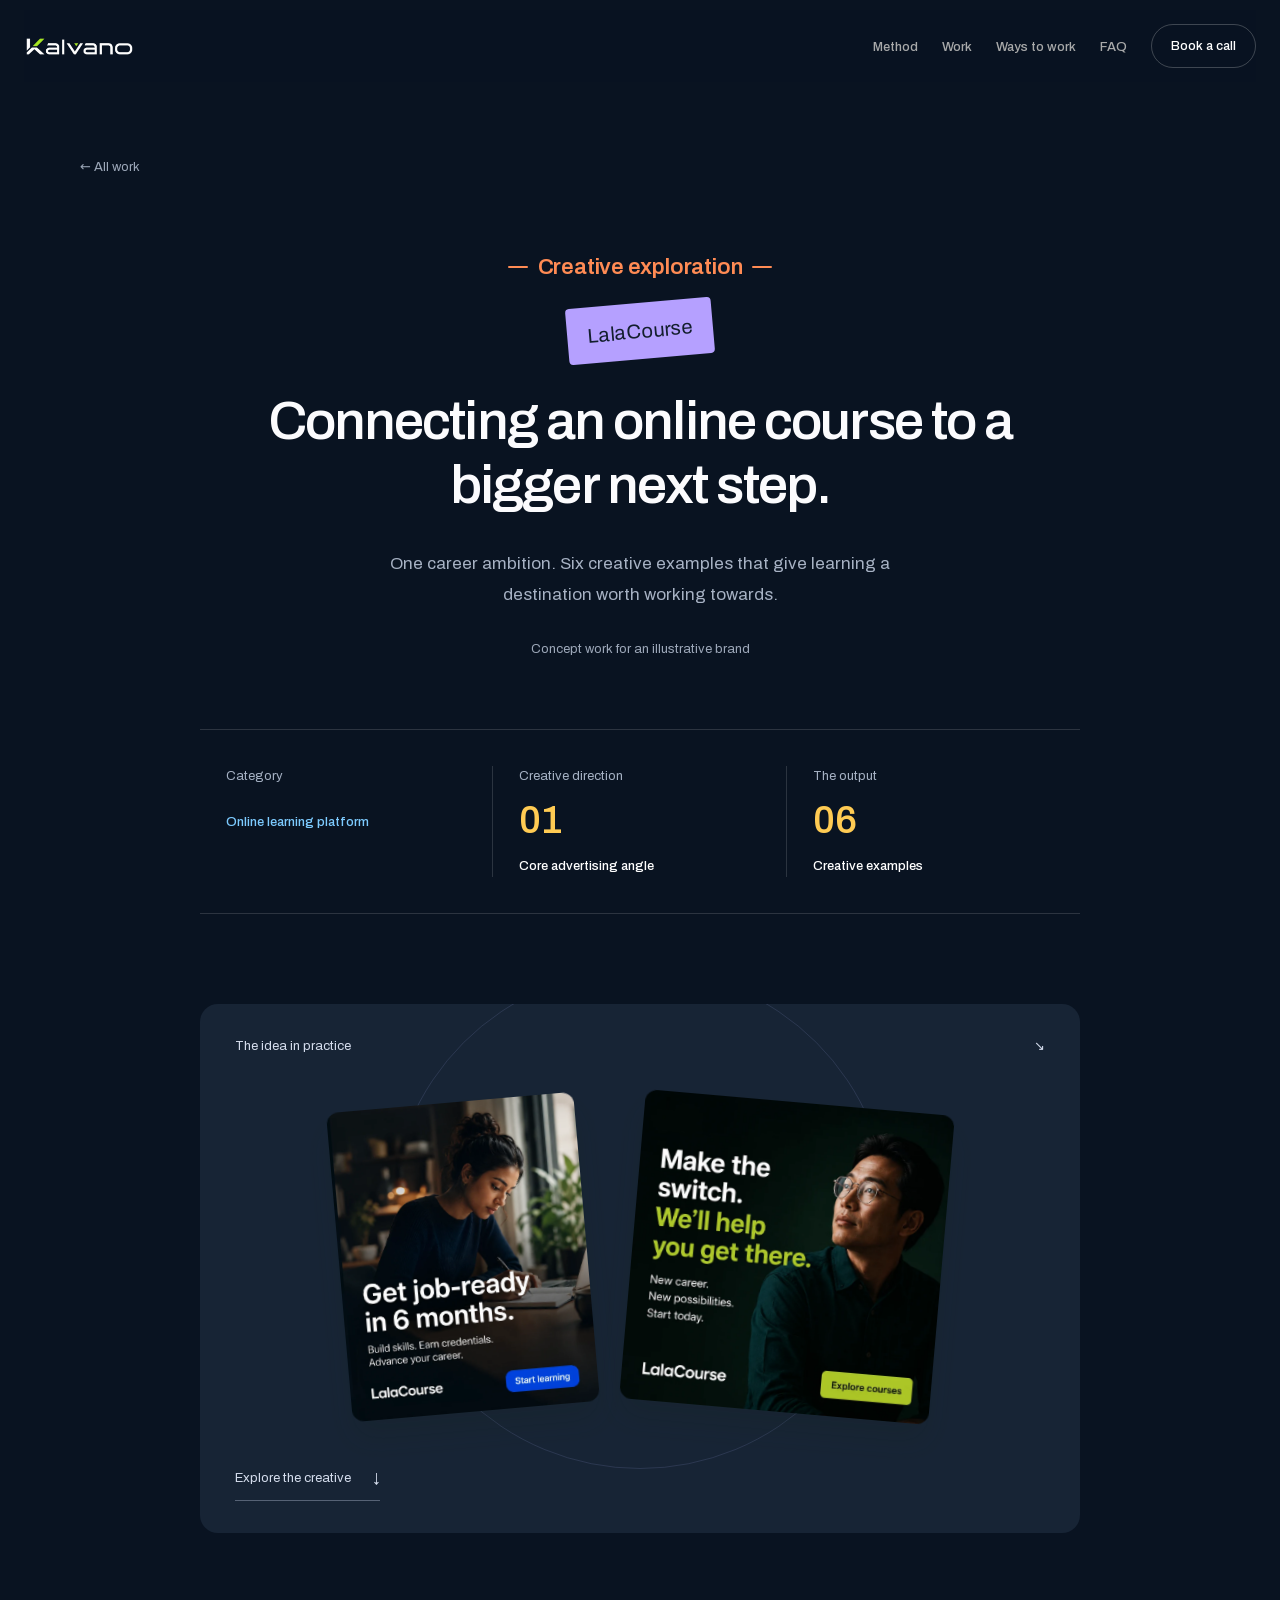
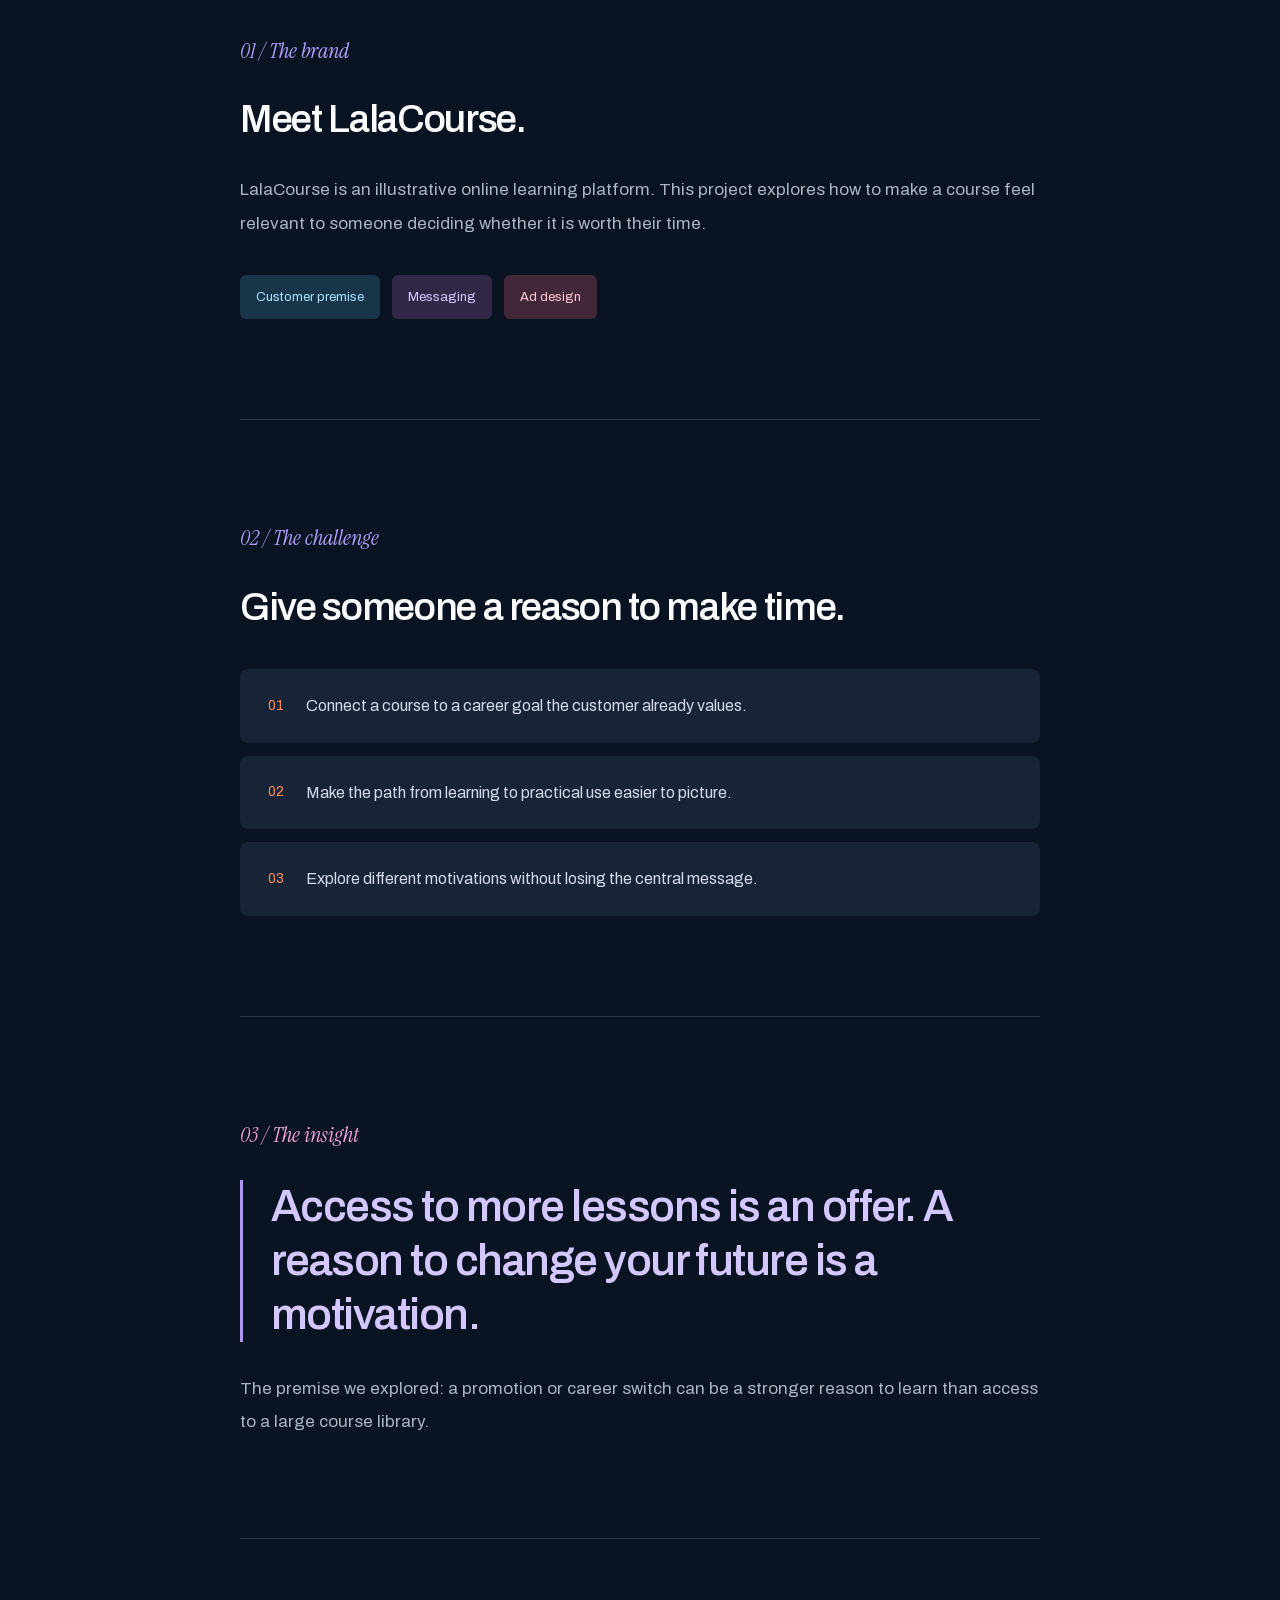
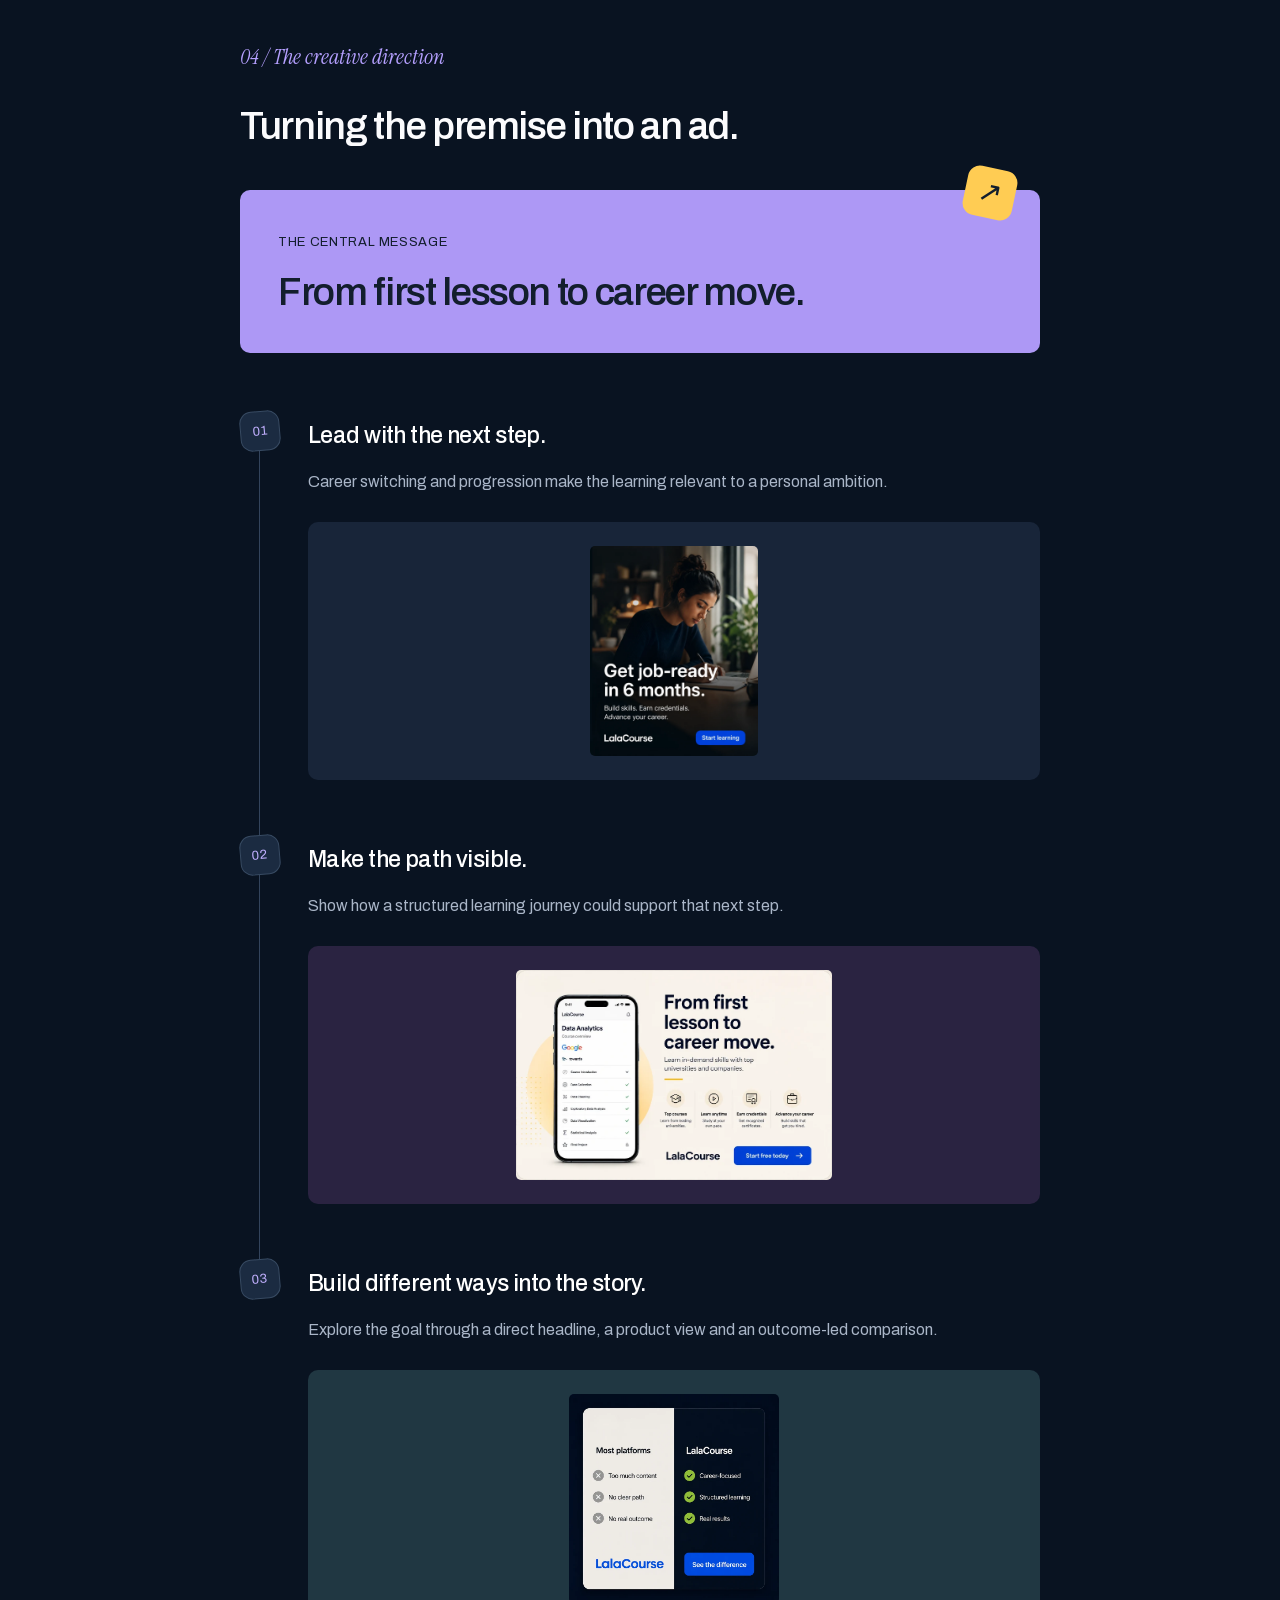
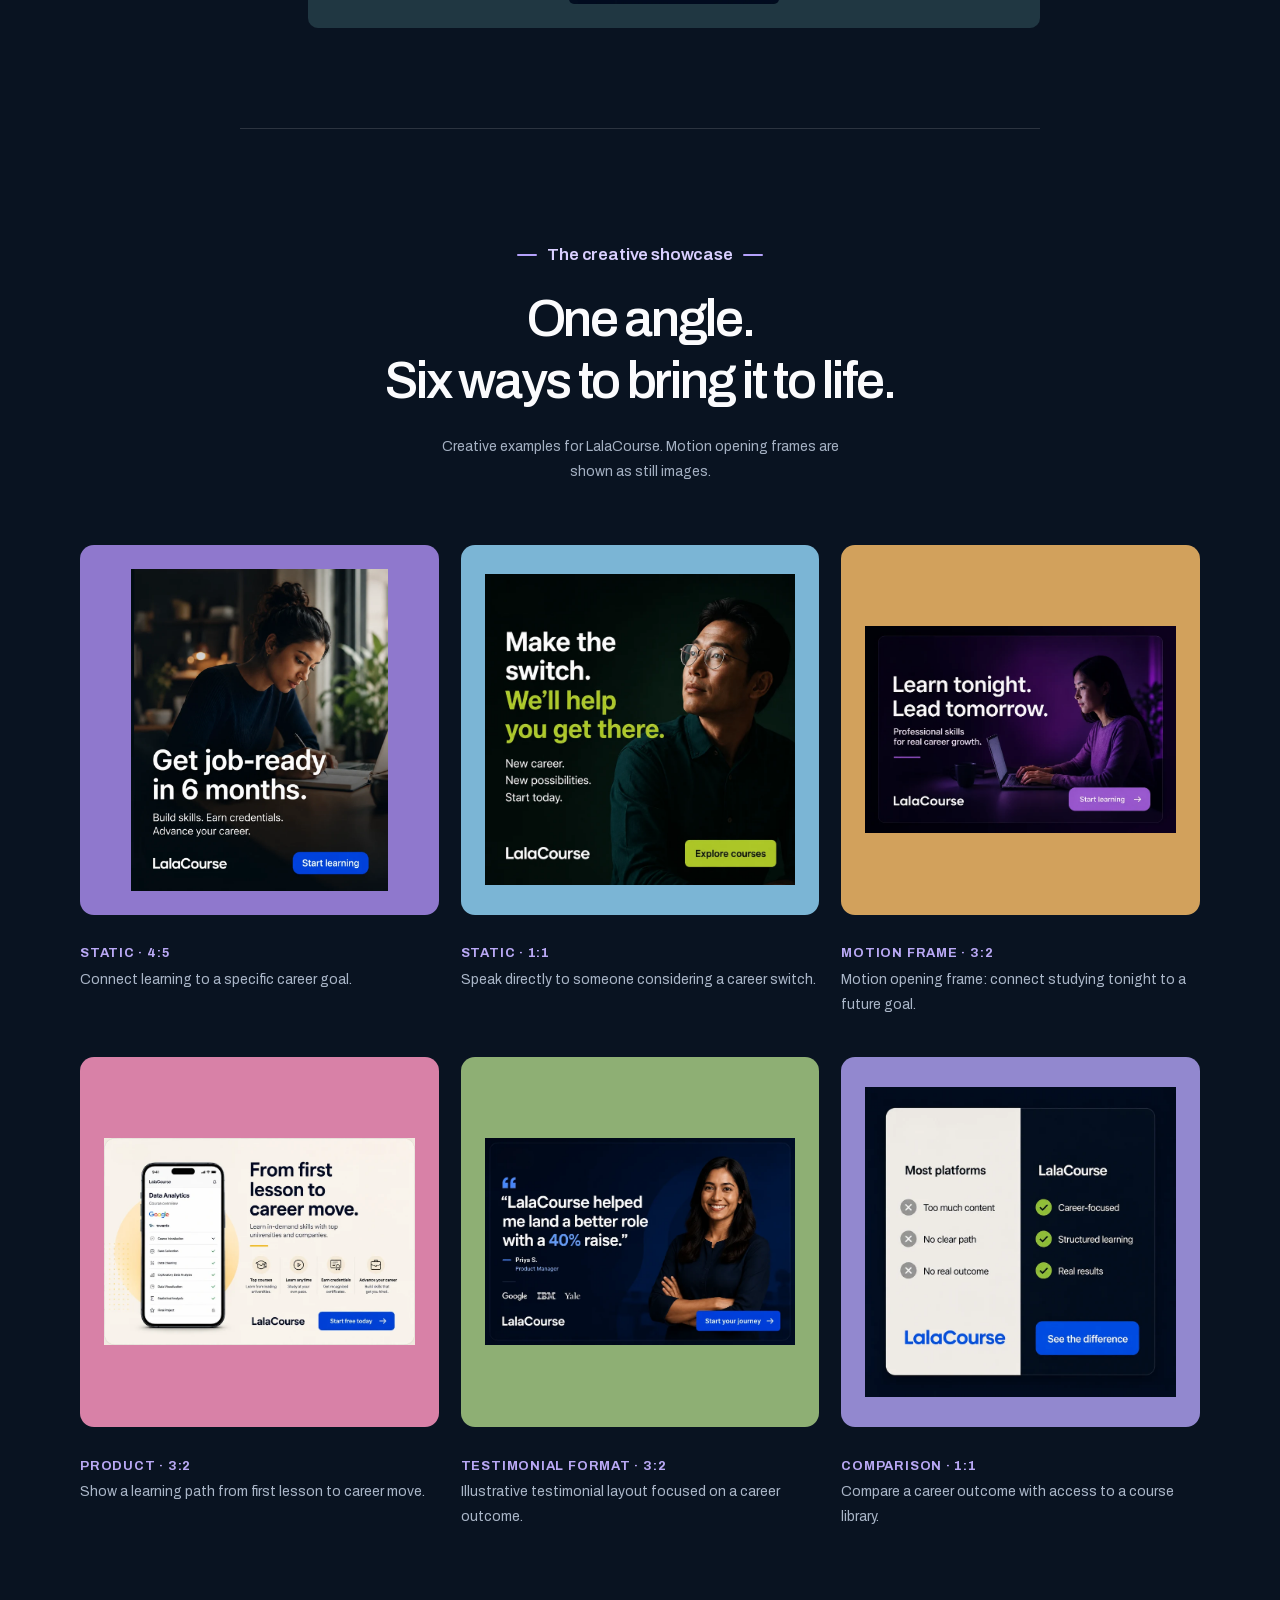
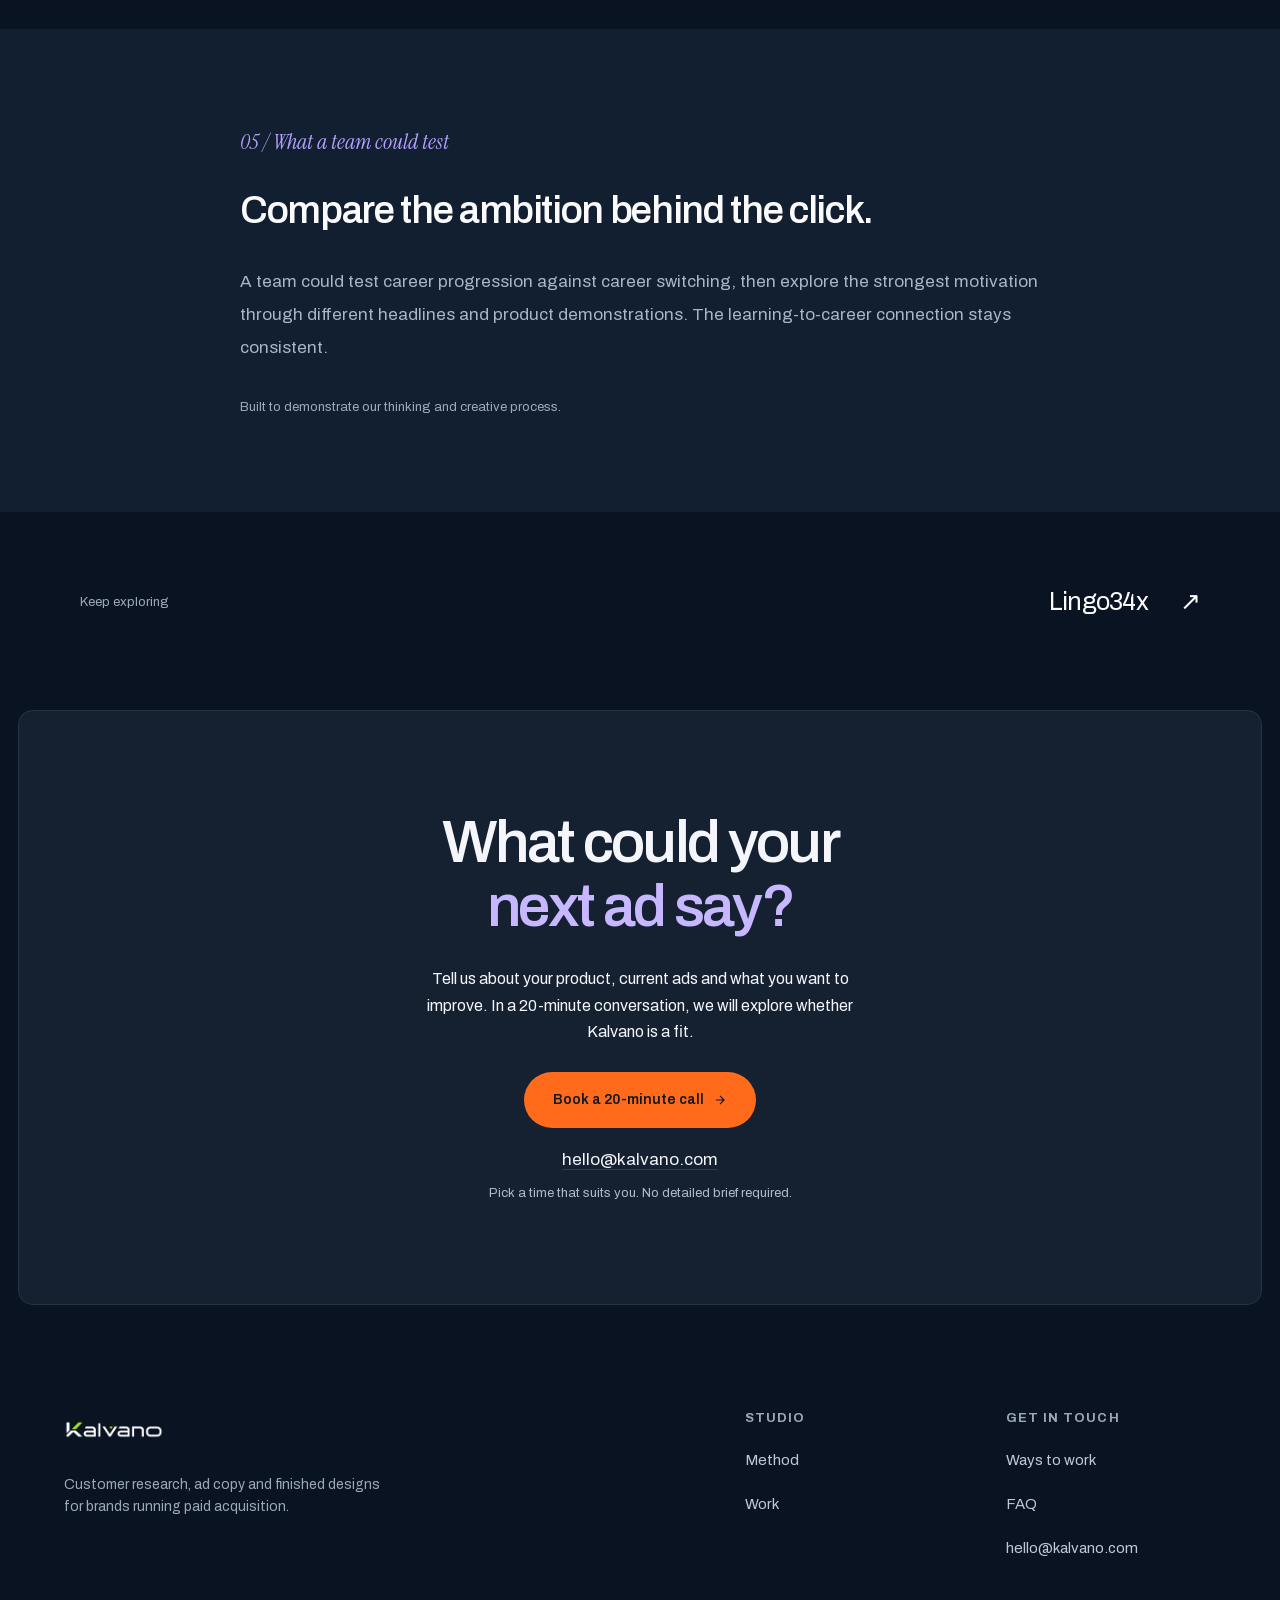
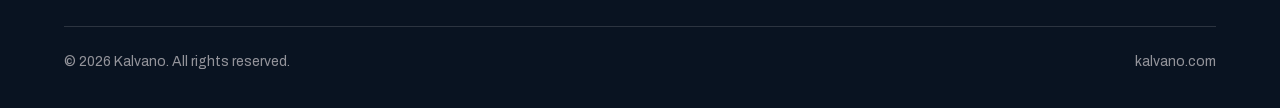
==== commit 186fe27c: "Shorten the homepage for cold email and rebuild the hero Lead with a large headline, a free breakdow" ====
--- a/work/career-move/index.html
+++ b/work/career-move/index.html
@@ -4,14 +4,14 @@
 <meta charset="UTF-8">
 <meta name="viewport" content="width=device-width, initial-scale=1.0">
 <title>From First Lesson to Career Move | Kalvano Concept Work</title>
-<meta name="description" content="LaloCourse concept mini case study: the customer problem, working insight, creative angle and six creative examples for an online learning platform.">
+<meta name="description" content="LalaCourse concept mini case study: the customer problem, working insight, creative angle and six creative examples for an online learning platform.">
 <link rel="canonical" href="https://kalvano.com/work/career-move/">
 <meta name="theme-color" content="#091321">
 <meta property="og:type" content="article">
 <meta property="og:url" content="https://kalvano.com/work/career-move/">
 <meta property="og:site_name" content="Kalvano">
 <meta property="og:title" content="From First Lesson to Career Move | Kalvano Concept Work">
-<meta property="og:description" content="LaloCourse concept mini case study: the customer problem, working insight, creative angle and six creative examples for an online learning platform.">
+<meta property="og:description" content="LalaCourse concept mini case study: the customer problem, working insight, creative angle and six creative examples for an online learning platform.">
 <meta property="og:image" content="https://kalvano.com/assets/og-v7.jpg">
 <meta property="og:image:type" content="image/jpeg">
 <meta property="og:image:width" content="1200">
@@ -21,7 +21,7 @@
 <meta name="twitter:image" content="https://kalvano.com/assets/og-v7.jpg">
 <meta name="twitter:image:alt" content="Kalvano. Your ads all sound the same. We find the angles worth testing.">
 <meta name="twitter:title" content="From First Lesson to Career Move | Kalvano Concept Work">
-<meta name="twitter:description" content="LaloCourse concept mini case study: the customer problem, working insight, creative angle and six creative examples for an online learning platform.">
+<meta name="twitter:description" content="LalaCourse concept mini case study: the customer problem, working insight, creative angle and six creative examples for an online learning platform.">
 <link rel="icon" type="image/svg+xml" href="/assets/favicon.svg">
 <link rel="preload" href="/assets/fonts/archivo-latin.woff2" as="font" type="font/woff2" crossorigin>
 <link rel="stylesheet" href="/assets/css/base.css">
@@ -38,16 +38,15 @@
 
 <!-- ================= NAV ================= -->
 <nav id="nav" aria-label="Main">
-  <a href="/" class="brand" aria-label="Kalvano home"><img class="brand-logo" src="/assets/kalvano-logo-light.svg" alt="Kalvano" width="439" height="83"></a>
+  <a href="/" class="brand" aria-label="Kalvano home"><img class="brand-logo" src="/assets/kalvano-logo-light.webp" alt="Kalvano" width="439" height="83"></a>
   <div class="nav-right">
     <ul class="nav-links" id="nav-menu">
       <li><a href="/#method">Method</a></li>
       <li><a href="/#work">Work</a></li>
       <li><a href="/#offer">Ways to work</a></li>
-      <li><a href="/#who">Who it's for</a></li>
       <li><a href="/#faq">FAQ</a></li>
     </ul>
-    <a href="mailto:hello@kalvano.com?subject=20-minute%20intro%20enquiry" class="nav-cta">Book an intro</a>
+    <a href="https://calendly.com/ola24/20min?utm_source=kalvano.com&amp;utm_content=career-move-nav" target="_blank" rel="noopener" class="nav-cta">Book a call<span class="sr-only"> (opens in a new tab)</span></a>
     <button type="button" class="nav-toggle" id="nav-toggle" aria-expanded="false" aria-controls="nav-menu" aria-label="Open menu">
       <span></span><span></span>
     </button>
@@ -59,19 +58,19 @@
 <!-- ================= CASE STUDY ================= -->
 <header class="study-header">
  <div class="study-wide"><a href="/#work" class="study-back">← All work</a></div>
- <div class="study-heading"><span class="launch-kicker">Creative exploration</span><span class="study-brand-tag">LaloCourse</span><h1>Connecting an online course to a bigger next step.</h1><p>One career ambition. Six creative examples that give learning a destination worth working towards.</p><span class="study-disclosure">Concept work for an illustrative brand</span></div>
+ <div class="study-heading"><span class="launch-kicker">Creative exploration</span><span class="study-brand-tag">LalaCourse</span><h1>Connecting an online course to a bigger next step.</h1><p>One career ambition. Six creative examples that give learning a destination worth working towards.</p><span class="study-disclosure">Concept work for an illustrative brand</span></div>
  <dl class="study-facts"><div><dt>Category</dt><dd>Online learning platform</dd></div><div><dt>Creative direction</dt><dd><strong>01</strong> Core advertising angle</dd></div><div><dt>The output</dt><dd><strong>06</strong> Creative examples</dd></div></dl>
  <div class="study-cover study-wide"><span class="study-cover-label">The idea in practice <span aria-hidden="true">↘</span></span><div class="study-cover-images"><img src="/assets/img/work-education-01-4x5.webp" alt="Concept advertisement leading with a dated career outcome over a study scene." width="800" height="1000" fetchpriority="high" decoding="async"><img src="/assets/img/work-education-02-1x1.webp" alt="Concept advertisement addressing a career switcher with an outcome-led headline." width="800" height="800" loading="eager" decoding="async"></div><a href="#creative-system" class="study-cover-link">Explore the creative <span aria-hidden="true">↓</span></a></div>
 </header>
 
 <div class="study-narrative">
- <section class="study-chapter" aria-labelledby="brand-heading"><span class="study-section-label">01 / The brand</span><h2 id="brand-heading">Meet LaloCourse.</h2><p>LaloCourse is an illustrative online learning platform. This project explores how to make a course feel relevant to someone deciding whether it is worth their time.</p><div class="study-service-line"><span>Customer premise</span><span>Messaging</span><span>Ad design</span></div></section>
+ <section class="study-chapter" aria-labelledby="brand-heading"><span class="study-section-label">01 / The brand</span><h2 id="brand-heading">Meet LalaCourse.</h2><p>LalaCourse is an illustrative online learning platform. This project explores how to make a course feel relevant to someone deciding whether it is worth their time.</p><div class="study-service-line"><span>Customer premise</span><span>Messaging</span><span>Ad design</span></div></section>
  <section class="study-chapter" aria-labelledby="challenge-heading"><span class="study-section-label">02 / The challenge</span><h2 id="challenge-heading">Give someone a reason to make time.</h2><ol class="study-challenges"><li><span aria-hidden="true">01</span>Connect a course to a career goal the customer already values.</li><li><span aria-hidden="true">02</span>Make the path from learning to practical use easier to picture.</li><li><span aria-hidden="true">03</span>Explore different motivations without losing the central message.</li></ol></section>
  <section class="study-chapter study-insight" aria-labelledby="insight-heading"><span class="study-section-label">03 / The insight</span><h2 id="insight-heading">Access to more lessons is an offer. A reason to change your future is a motivation.</h2><p>The premise we explored: a promotion or career switch can be a stronger reason to learn than access to a large course library.</p></section>
  <section class="study-chapter" aria-labelledby="direction-heading"><span class="study-section-label">04 / The creative direction</span><h2 id="direction-heading">Turning the premise into an ad.</h2><div class="study-angle"><span>The central message</span><p>From first lesson to career move.</p></div><ol class="study-timeline"><li><span class="study-step" aria-hidden="true">01</span><div><h3>Lead with the next step.</h3><p>Career switching and progression make the learning relevant to a personal ambition.</p><div class="study-step-art"><img src="/assets/img/work-education-01-4x5.webp" alt="Concept advertisement leading with a dated career outcome over a study scene." width="800" height="1000" loading="lazy" decoding="async"></div></div></li><li><span class="study-step" aria-hidden="true">02</span><div><h3>Make the path visible.</h3><p>Show how a structured learning journey could support that next step.</p><div class="study-step-art"><img src="/assets/img/work-education-04-9x16.webp" alt="Concept product demonstration showing a structured course path from first lesson to career move." width="800" height="533" loading="lazy" decoding="async"></div></div></li><li><span class="study-step" aria-hidden="true">03</span><div><h3>Build different ways into the story.</h3><p>Explore the goal through a direct headline, a product view and an outcome-led comparison.</p><div class="study-step-art"><img src="/assets/img/work-education-06-1x1.webp" alt="Concept comparison advertisement setting an outcome-led platform against a generic content library." width="800" height="800" loading="lazy" decoding="async"></div></div></li></ol></section>
 </div>
 
-<section class="study-showcase" id="creative-system"><div class="study-wide"><div class="study-showcase-heading"><span class="launch-kicker">The creative showcase</span><h2>One angle.<br>Six ways to bring it to life.</h2><p>Creative examples for LaloCourse. Motion opening frames are shown as still images.</p></div><div class="study-gallery"><figure class="work-figure is-hero">
+<section class="study-showcase" id="creative-system"><div class="study-wide"><div class="study-showcase-heading"><span class="launch-kicker">The creative showcase</span><h2>One angle.<br>Six ways to bring it to life.</h2><p>Creative examples for LalaCourse. Motion opening frames are shown as still images.</p></div><div class="study-gallery"><figure class="work-figure is-hero">
           <div class="work-frame" data-ratio="4:5"><img src="/assets/img/work-education-01-4x5.webp" alt="Concept advertisement leading with a dated career outcome over a study scene." width="800" height="1000" loading="lazy" decoding="async"></div>
           <figcaption class="work-cap">
             <span class="wc-kicker">Static · 4:5</span>
@@ -125,11 +124,11 @@
     <div class="cta-lower reveal">
       <p class="cta-sub">Tell us about your product, current ads and what you want to improve. In a 20-minute conversation, we will explore whether Kalvano is a fit.</p>
       <div>
-        <a href="mailto:hello@kalvano.com?subject=20-minute%20intro%20enquiry" class="btn btn-primary">Book a 20-minute intro
-          <svg viewBox="0 0 24 24" fill="none" stroke="currentColor" stroke-width="2"><path d="M5 12h14M12 5l7 7-7 7"/></svg>
+        <a href="https://calendly.com/ola24/20min?utm_source=kalvano.com&amp;utm_content=career-move-cta" target="_blank" rel="noopener" class="btn btn-primary">Book a 20-minute call
+          <svg viewBox="0 0 24 24" fill="none" stroke="currentColor" stroke-width="2"><path d="M5 12h14M12 5l7 7-7 7"/></svg><span class="sr-only"> (opens in a new tab)</span>
         </a>
         <p class="cta-email"><a href="mailto:hello@kalvano.com">hello@kalvano.com</a></p>
-        <p class="cta-note">Email us to arrange a time. No detailed brief required.</p>
+        <p class="cta-note">Pick a time that suits you. No detailed brief required.</p>
       </div>
     </div>
   </div>
@@ -141,19 +140,18 @@
 <footer>
   <div class="footer-grid">
     <div class="footer-brand">
-      <a href="/" class="brand" aria-label="Kalvano home"><img class="brand-logo" src="/assets/kalvano-logo-light.svg" alt="Kalvano" width="439" height="83"></a>
+      <a href="/" class="brand" aria-label="Kalvano home"><img class="brand-logo" src="/assets/kalvano-logo-light.webp" alt="Kalvano" width="439" height="83"></a>
       <p class="footer-tagline">Customer research, ad copy and finished designs for brands running paid acquisition.</p>
     </div>
     <div class="footer-col">
-      <h5>Studio</h5>
+      <h2>Studio</h2>
       <ul>
         <li><a href="/#method">Method</a></li>
         <li><a href="/#work">Work</a></li>
-        <li><a href="/#who">Who it's for</a></li>
       </ul>
     </div>
     <div class="footer-col">
-      <h5>Get in touch</h5>
+      <h2>Get in touch</h2>
       <ul>
         <li><a href="/#offer">Ways to work</a></li>
         <li><a href="/#faq">FAQ</a></li>
--- a/assets/css/base.css
+++ b/assets/css/base.css
@@ -326,7 +326,9 @@
   margin-top: 1.4rem;
   text-wrap: pretty;
 }
-.footer-col h5 {
+.footer-col h2 {
+  font-family: inherit;
+  line-height: inherit;
   font-size: 12px;
   font-weight: 700;
   letter-spacing: 0.2em;
@@ -369,6 +371,7 @@
 @media (prefers-reduced-motion: reduce) {
   .motion .reveal { opacity: 1 !important; transform: none !important; transition: none !important; }
   * { animation: none !important; scroll-behavior: auto; }
+  html { scroll-behavior: auto; }
 }
 
 /* ---------- responsive base ---------- */
--- a/assets/css/theme.css
+++ b/assets/css/theme.css
@@ -93,7 +93,7 @@
 .cta { background:radial-gradient(ellipse at 50% 100%,#242427,#050505 70%); border-bottom:1px solid var(--rule); }
 .cta-headline { font-size:clamp(40px,6vw,80px); max-width:20ch; }
 .cta-sub { font-size:18px; }.cta-actions .btn { font-size:15px; padding:16px 25px; }.cta-note { font-size:14px; }
-footer { background:#000; }.footer-col h5 { font-size:11px; letter-spacing:.08em; }.footer-tagline { font-size:14px; }
+footer { background:#000; }.footer-col h2 { font-size:11px; letter-spacing:.08em; }.footer-tagline { font-size:14px; }
 .proj-head { padding-top:150px; }.wproj-title { font-size:clamp(36px,4.2vw,58px); font-weight:650; line-height:1.08; letter-spacing:-.045em; }
 .wproj-bar .wproj-num { font-weight:600; }.wproj-meta,.wproj-foot { padding:26px; border:1px solid var(--rule); border-radius:20px; background:#0a0a0b; }
 a:focus-visible,button:focus-visible,summary:focus-visible { outline:2px solid #e5e5e9; outline-offset:5px; }
--- a/assets/css/identity.css
+++ b/assets/css/identity.css
@@ -636,3 +636,136 @@
 @media(min-width:601px) { #method .launch-kicker::after,.collaborator-heading .launch-kicker::after,.alt-compare-head .launch-kicker::after,.delivery-heading .launch-kicker::after { content:''; display:inline-block; width:20px; height:2px; margin-left:10px; border-radius:2px; background:#b4a1fb; vertical-align:middle; position:relative; top:-1px; } }
 .study-heading .launch-kicker::before,.study-heading .launch-kicker::after { background:currentColor; }
 @media(max-width:600px) { .launch-kicker { font-size:16px; } }
+
+/* ========== UX audit fixes, 2026-11-06 ========== */
+/* focus: never hidden under the fixed nav; no ring round whole sections */
+html { scroll-padding-top:96px; }
+main[tabindex="-1"]:focus,main [tabindex="-1"]:focus { outline:none; }
+
+/* text floors: 13px for labels and disclosures, 16px for reading text */
+.board-disclosure,.hero-visual .board-disclosure,.launch-section-head small,.launch-section-head > p small,.study-service-line span,.study-angle > span,.study-step,.work-cap .wc-kicker,.study-testing-note,.study-disclosure,.study-facts dt,.study-facts dd,.study-cover-label,.study-cover-link,.project-thinking dt,.project-count,.project-index,.project-art-tag,.proof-who span,.proof-video .proof-who span,.decision-quote .proof-who span,.collaborator-person small,.collaborator-caption > span,.model-type,.model-when,.delivery-when,.alt-compare-tag,.alt-compare dt,.decision-quote-label,.cta-note,.cta .cta-note,.mobile-rail-label,.mobile-rail-label span,.nav-cta,.footer-col h2 { font-size:13px; }
+.project-thinking dt,.model-type,.model-when { letter-spacing:.04em; }
+.method-compact .method-number { font-size:13px; }
+.launch-section-head > p,.method-compact .launch-section-head > p,.cost-list p,.method-compact .method-steps p,.project-thinking dd,.fit-columns li,.fit-lead,.model-desc,.model-feats li,.model-more li,.delivery-steps p,.faq-list p,.alt-compare-head p { font-size:16px; }
+
+/* one alignment per section on phones; no decoration cropped by the closing panel */
+@media(max-width:600px) {
+ .selected-work .launch-section-head { text-align:left; }
+ #work .launch-kicker::after,.offer .wrap .launch-kicker::after { content:none; }
+ .offer > .wrap { text-align:left; }
+ .offer > .wrap .launch-kicker { display:block; text-align:left; }
+ .cta-art { display:none; }
+}
+
+/* hero offer: arrow stays with the text and the price never sits alone */
+.hero-offer { display:block; min-height:44px; text-wrap:balance; }
+.hero-offer-tag { display:inline; margin-right:8px; }
+.hero-offer-arrow { display:inline-block; margin-left:6px; }
+
+/* tap targets of at least 44px, visible size unchanged where a control is small on purpose */
+.hero-reel-toggle::after,.nav-toggle::after { content:''; position:absolute; inset:-8px; }
+.nav-toggle { position:relative; }
+.nav-cta { display:inline-flex; align-items:center; min-height:44px; }
+.brand { display:inline-flex; align-items:center; min-height:44px; }
+.project-link,.model-more summary { min-height:44px; }
+.study-back { align-items:center; min-height:44px; }
+.study-cover-link { min-height:44px; }
+.footer-col ul { gap:0; }
+.footer-col a { display:inline-block; padding-block:10px; }
+.footer-col h2 { margin-bottom:.6rem; }
+
+/* ========== Visual pass: one card surface; the ads supply the colour, orange marks actions ========== */
+.client-proof figure,.client-proof figure:first-child,.client-proof figure:last-child,.client-proof figure:nth-child(2),.decision-quote,.engine-quote,
+.method-compact .method-steps article,.method-compact .method-steps article:nth-child(2),.method-compact .method-steps article:nth-child(3) { background:#152131; color:#e8ecf2; border:1px solid #ffffff14; border-radius:18px; }
+.decision-quote figcaption,.work-quote figcaption { border-color:#ffffff1f; }
+.decision-quote-label { color:#aeb9c8; }
+.proof-avatar { box-shadow:none; }
+.client-proof .proof-who { min-height:0; }
+.client-proof { padding-top:72px; }
+.method-compact .method-number { border-color:#ffffff26; color:#c7b7ff; }
+.method-compact .method-steps p { color:#b8c2d0; opacity:1; }
+.video-play { background:#fff; color:#091321; }
+.cta-art { display:none; }
+.cta.on-paper { background-color:#152131; background-image:none; border:1px solid #ffffff14; color:#f4f6fb; --fg:#f4f6fb; --fg-dim:#c1c8d4; --fg-mute:#aeb9c8; --rule:#ffffff1f; }
+.cta .cta-headline,.cta .cta-sub,.cta .cta-email,.cta .cta-email a,.cta .read-link { color:#f4f6fb; }
+.cta .cta-headline .ser { color:#c7b7ff; }
+.cta .cta-note { color:#aeb9c8; }
+.offer-fit { max-width:62ch; margin:28px auto 0; text-align:center; font-size:16px; line-height:1.6; color:#b8c2d0; }
+.offer-fit a { color:#fff; text-decoration:underline; text-underline-offset:3px; }
+
+@media(max-width:600px) {
+ /* quotes read straight down instead of hiding in a rail */
+ .client-proof > .mobile-rail-label { display:none; }
+ .client-proof-grid { display:grid; grid-template-columns:1fr; gap:12px; overflow:visible; padding-bottom:0; }
+ .client-proof figure,.client-proof figure:first-child,.client-proof figure:last-child { flex:none; }
+ .client-proof { padding-top:56px; }
+ /* the work: bigger ads, side by side */
+ .project-preview-art { min-height:clamp(250px,74vw,330px); }
+ .preview-primary { width:47%; left:2.5%; top:22px; }
+ .preview-secondary { width:45%; right:2.5%; bottom:22px; }
+ .cta.on-paper { margin-inline:max(20px,5vw); }
+ .offer-fit { text-align:left; }
+}
+
+/* ========== Hero: big message, one action, real people, then the work ========== */
+.hero-x { padding:150px var(--gutter) 0; }
+.hx-inner { max-width:var(--maxw); margin:0 auto; }
+.hero-x h1 { margin:0; font-size:clamp(64px,7.6vw,112px); line-height:1.04; letter-spacing:-.045em; font-weight:600; color:#fff; }
+.hero-x h1 .hero-problem { display:block; margin-bottom:.45em; font-size:clamp(24px,2.4vw,34px); line-height:1.2; letter-spacing:-.025em; font-weight:500; color:#cdd5e0; }
+.hero-x h1 .hero-emphasis { display:inline-block; margin:.06em 0 0 -.02em; padding:0 .14em .07em; border-radius:.07em; background:#c4b1f4; color:#0b1424; -webkit-text-fill-color:currentColor; transform:rotate(-1deg); transform-origin:left center; }
+.hx-row { display:grid; grid-template-columns:minmax(0,1.05fr) minmax(0,1fr); gap:72px; align-items:start; margin-top:48px; }
+.hx-lead { max-width:34em; font-size:20px; line-height:1.5; color:#c1c8d4; }
+.hx-actions { display:flex; flex-wrap:wrap; align-items:center; gap:12px 24px; margin-top:26px; }
+.hx-call { display:inline-flex; align-items:center; min-height:48px; color:#fff; font-size:15px; text-decoration:underline; text-underline-offset:4px; text-decoration-color:#ffffff66; }
+.hx-call:hover { text-decoration-color:#fff; }
+.hx-micro { margin-top:14px; font-size:14px; line-height:1.5; color:#9ca7b8; }
+.hx-proof.proof-videos { display:block; margin:0; padding:0; border:0; background:none; }
+.hx-proof .hx-proof-label { margin:0 0 14px; font-size:14px; font-weight:600; color:#e8ecf2; }
+.hx-proof .proof-video-list { display:grid; grid-template-columns:repeat(3,minmax(0,1fr)); gap:12px; margin:0; padding:0; list-style:none; }
+.hx-proof .proof-video { display:block; padding:0; border:0; background:none; color:#fff; text-decoration:none; }
+.hx-proof .proof-video-thumb { display:block; position:relative; width:100%; height:auto; aspect-ratio:1; border-radius:12px; overflow:hidden; }
+.hx-proof .proof-video-thumb img { display:block; width:100%; height:100%; object-fit:cover; }
+.hx-proof .proof-who { display:block; min-height:0; margin-top:8px; }
+.hx-proof .proof-who strong { font-size:14px; }
+.hx-work { margin:60px 0 0; }
+.hx-ads { display:flex; flex-wrap:wrap; gap:12px; }
+.hx-ads img { display:block; min-width:0; height:auto; border-radius:12px; }
+.hx-ads img:nth-child(1) { flex:1 1 0; aspect-ratio:1; }
+.hx-ads img:nth-child(2) { flex:.75 1 0; aspect-ratio:3/4; }
+.hx-ads img:nth-child(3) { flex:1.5 1 0; aspect-ratio:3/2; }
+.hx-work figcaption { margin-top:12px; font-size:13px; color:#9ca7b8; }
+
+/* orange belongs to the main action */
+.nav-cta { background:transparent; border:1px solid #ffffff38; color:#fff!important; }
+.nav-cta:hover { background:#ffffff14; }
+
+/* real people stay visually distinct from the concept work, which sits in cards */
+.client-proof { padding-top:72px; }
+.client-proof-grid { max-width:var(--maxw); gap:48px; }
+.client-proof figure,.client-proof figure:first-child,.client-proof figure:last-child,.client-proof figure:nth-child(2) { padding:0; background:none; border:0; border-radius:0; color:#fff; }
+.client-proof blockquote,.client-proof blockquote p { font-size:clamp(21px,2vw,27px); line-height:1.3; letter-spacing:-.02em; }
+.proof-note { max-width:var(--maxw); margin:28px auto 0; text-align:left; }
+
+.method-film.hero-visual { width:100%; max-width:720px; margin:0 auto 76px; padding:0; }
+.cta .cta-headline { font-size:clamp(34px,4.6vw,64px); max-width:20ch; }
+
+@media(max-width:920px) {
+ .hx-row { grid-template-columns:1fr; gap:36px; }
+ .hx-proof.proof-videos { max-width:520px; }
+}
+@media(max-width:600px) {
+ .hero-x { padding-top:104px; }
+ .hero-x h1 { font-size:clamp(34px,10.4vw,60px); }
+ .hero-x h1 .hero-problem { font-size:21px; margin-bottom:12px; }
+ .hx-row { gap:28px; margin-top:22px; }
+ .hx-lead { font-size:17px; }
+ .hx-actions { margin-top:20px; gap:4px; }
+ .hx-actions .btn { width:100%; justify-content:center; padding-inline:14px; font-size:15px; white-space:normal; text-align:center; }
+ .hx-call { min-height:44px; }
+ .hx-micro { margin-top:4px; }
+ .hx-work { margin-top:36px; }
+ .hx-ads img:nth-child(3) { flex:1 1 100%; }
+ .client-proof { padding-top:52px; }
+ .client-proof-grid { gap:28px; }
+ .method-film.hero-visual { margin-bottom:60px; }
+}
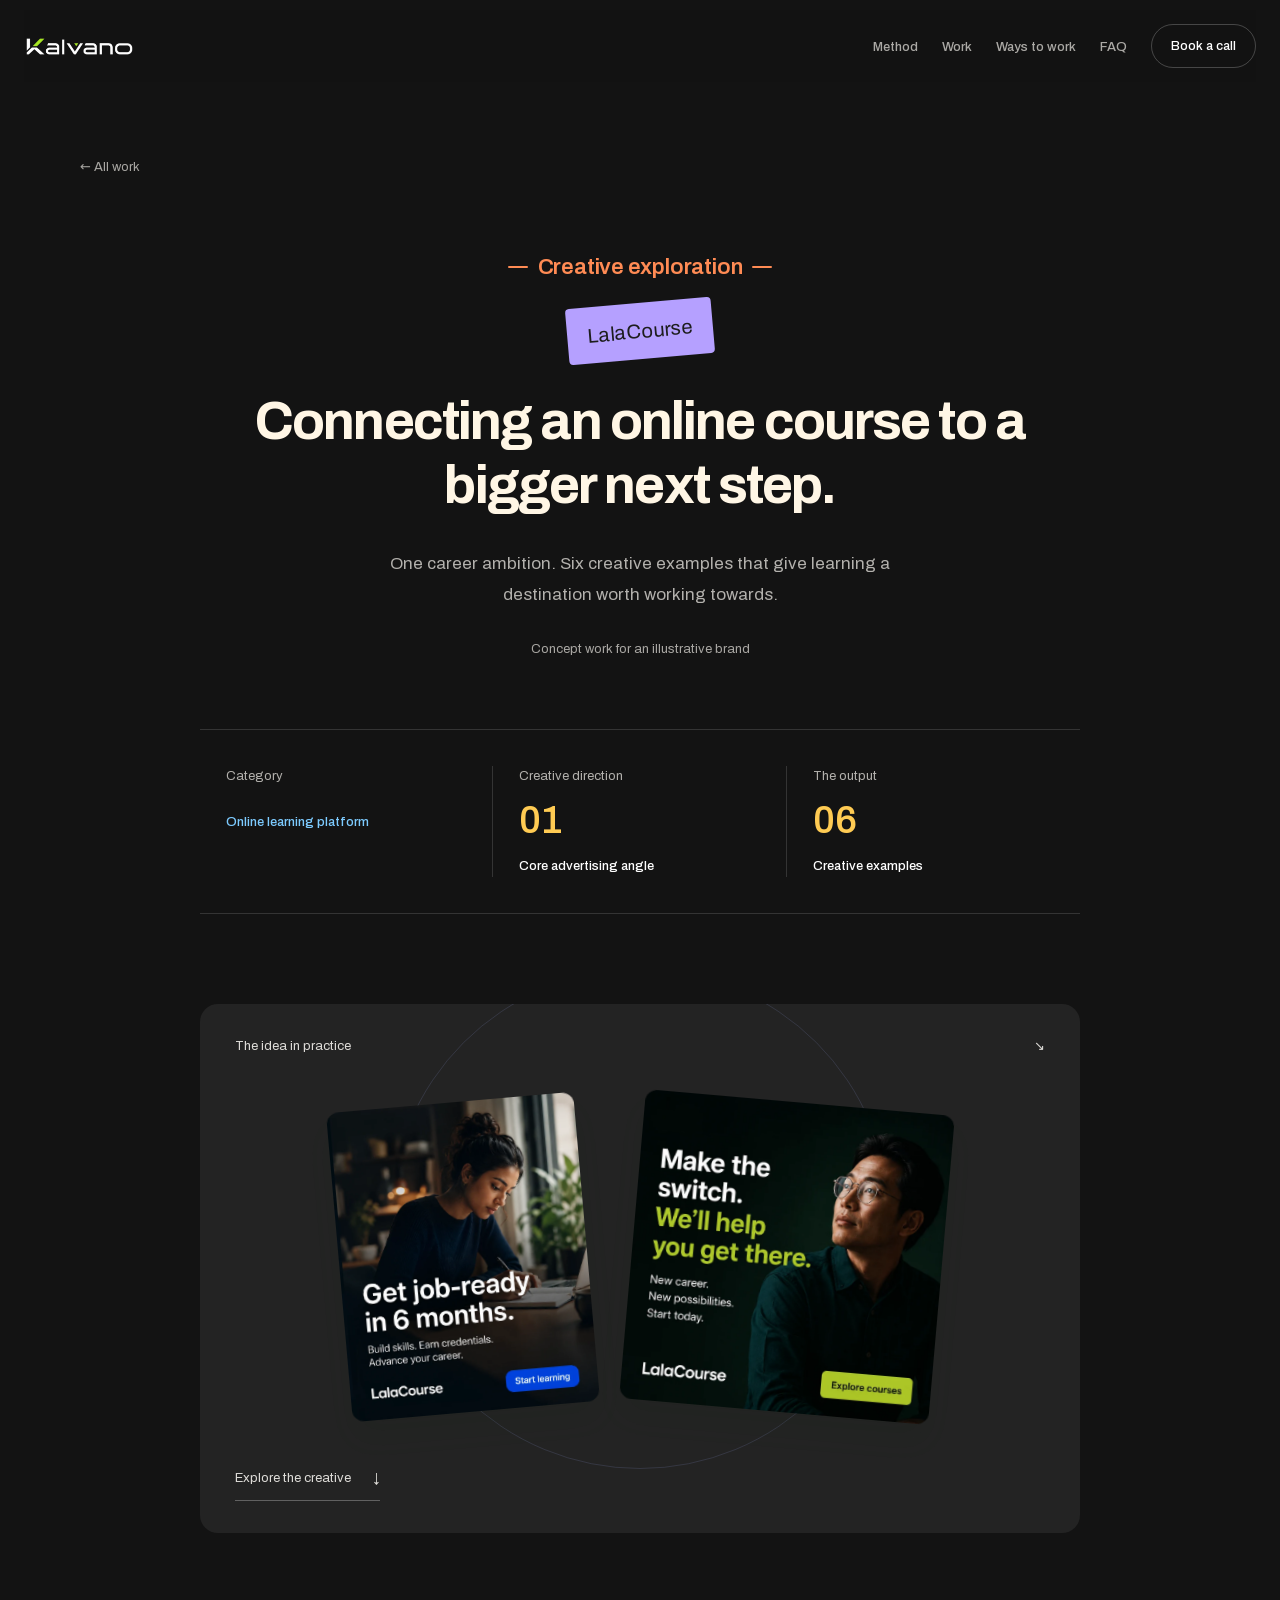
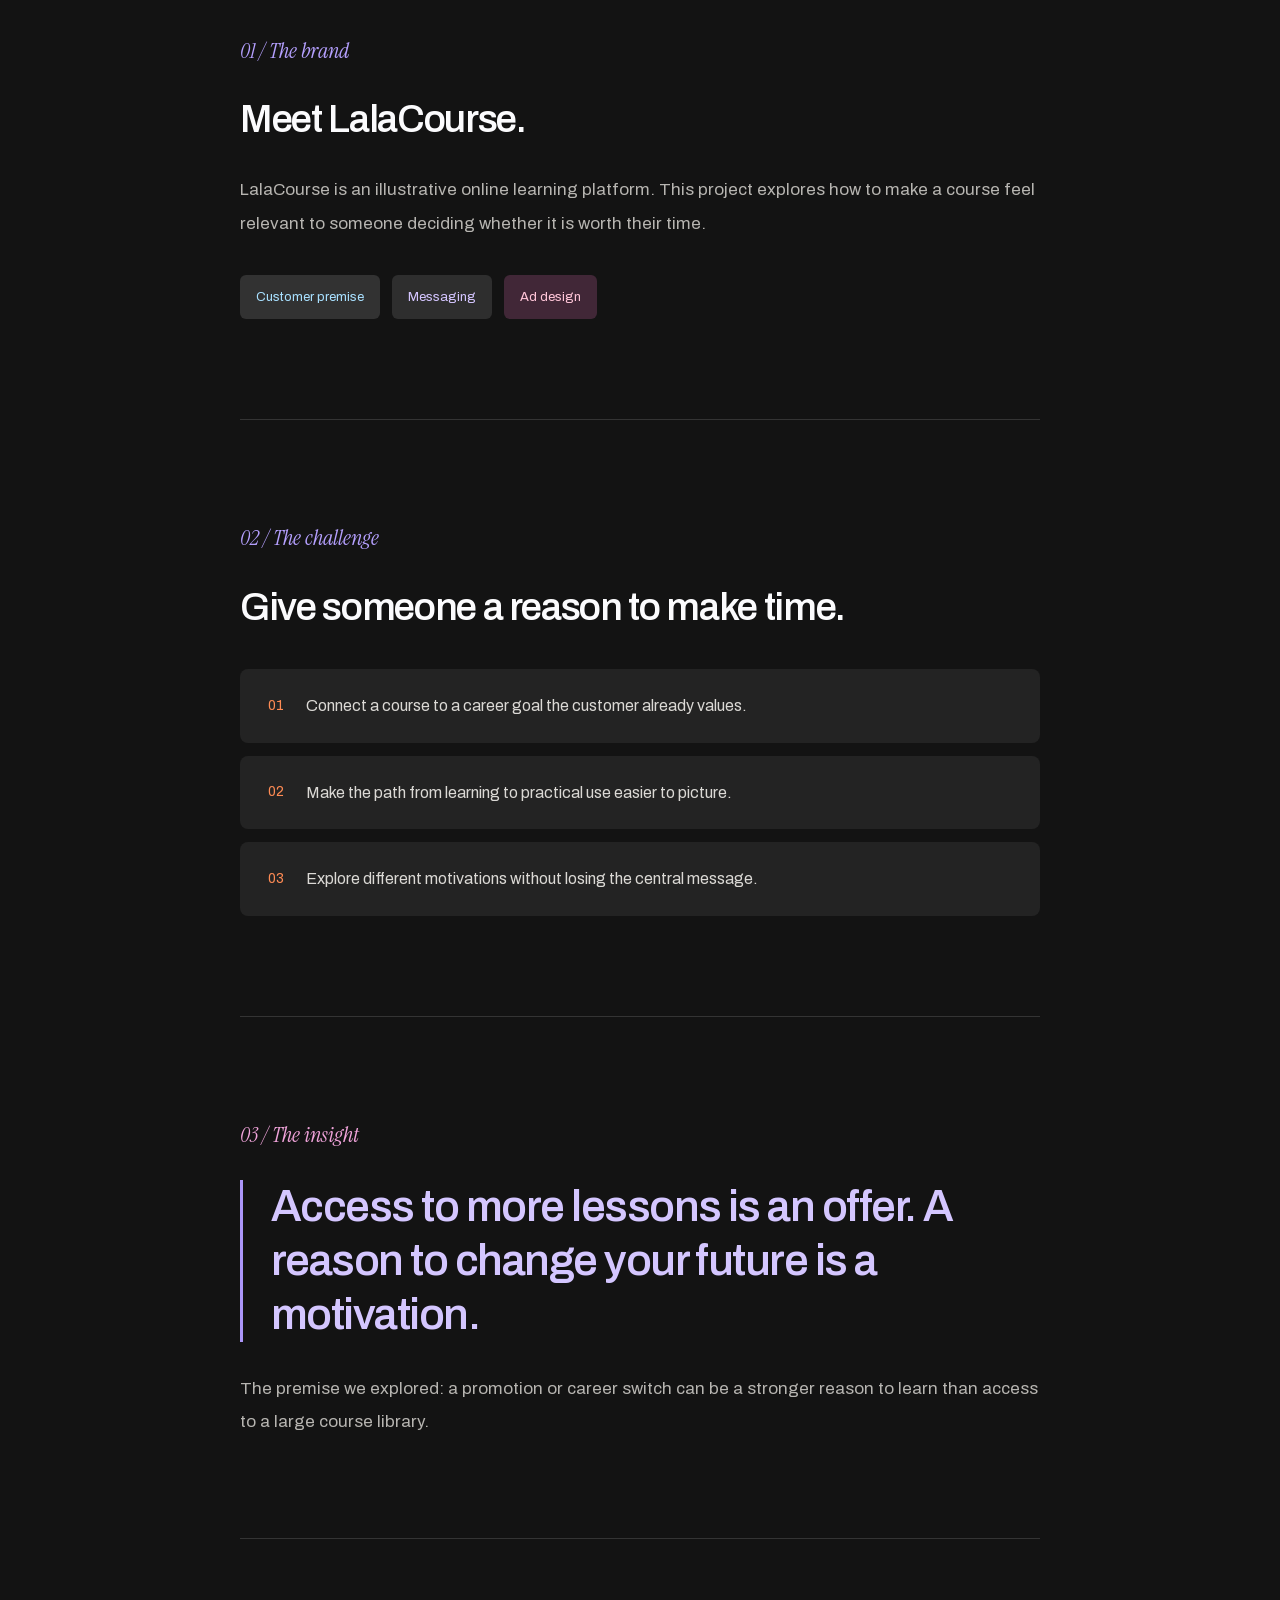
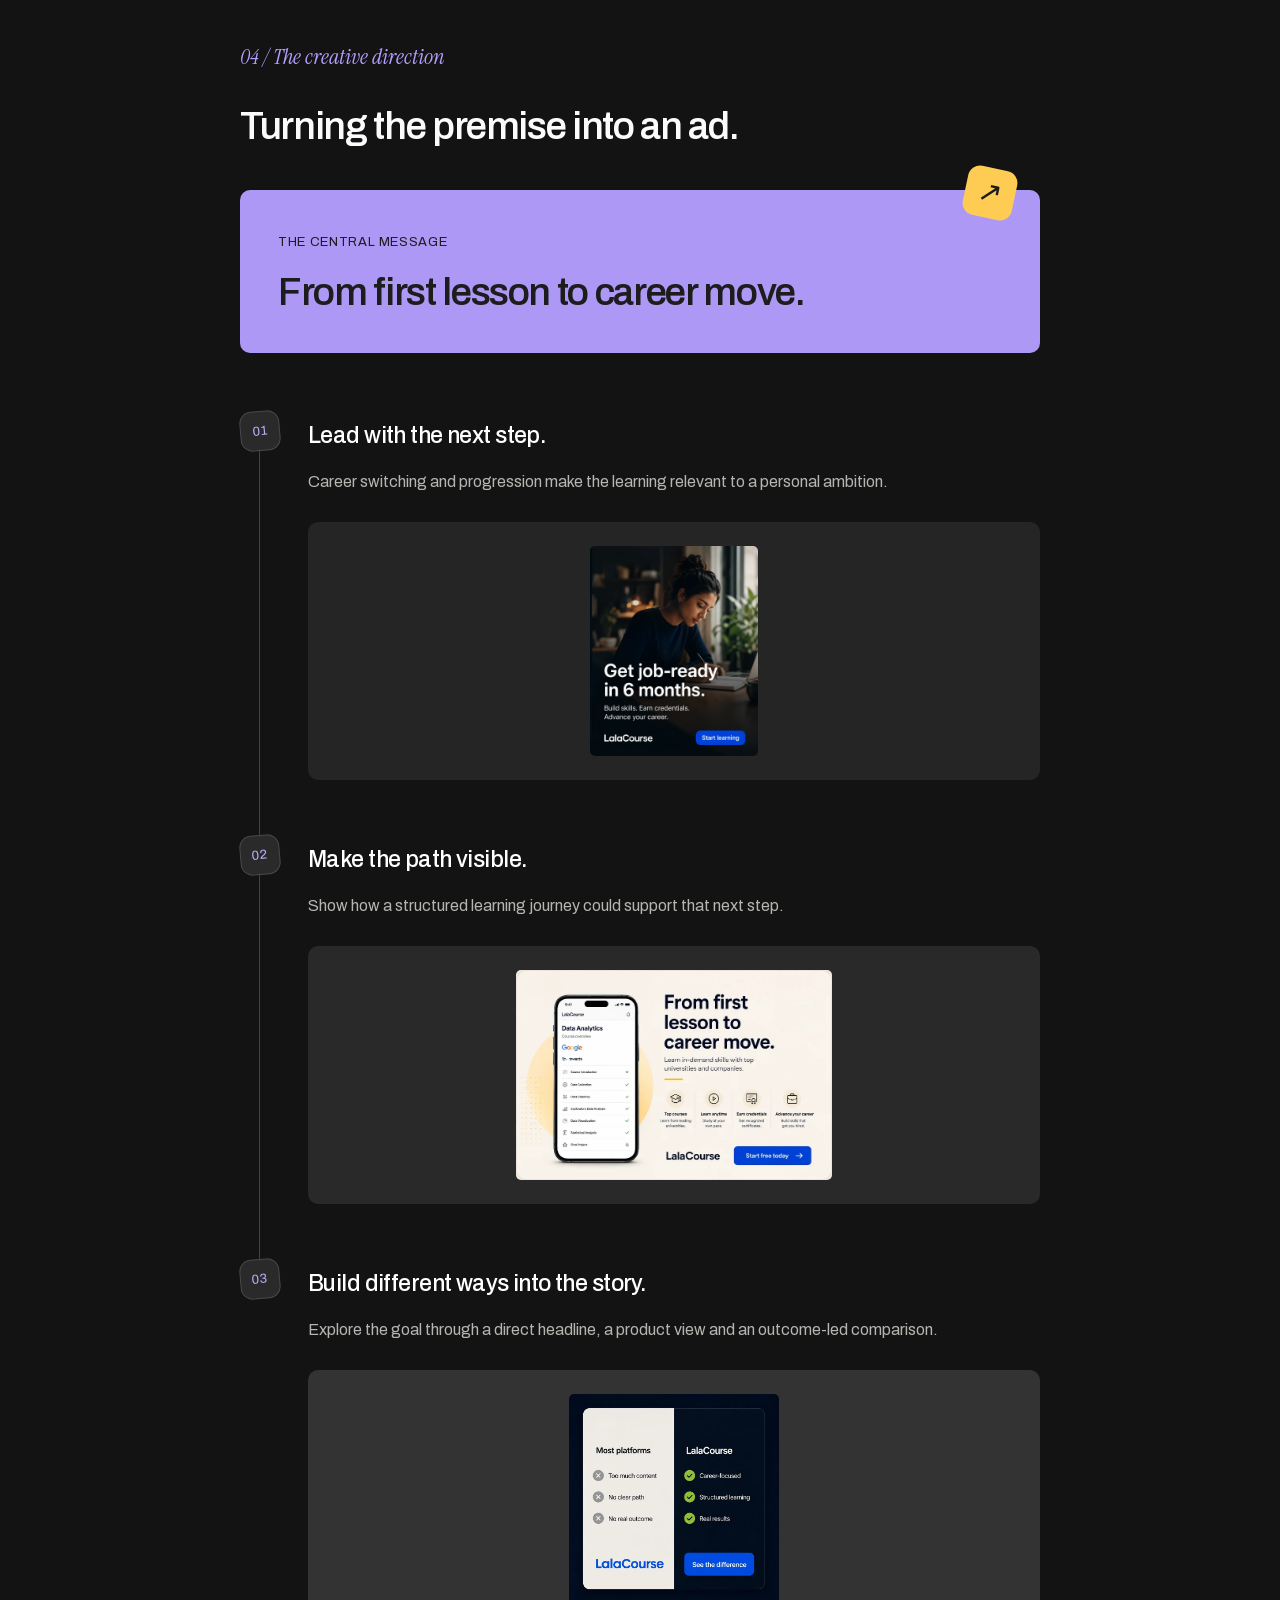
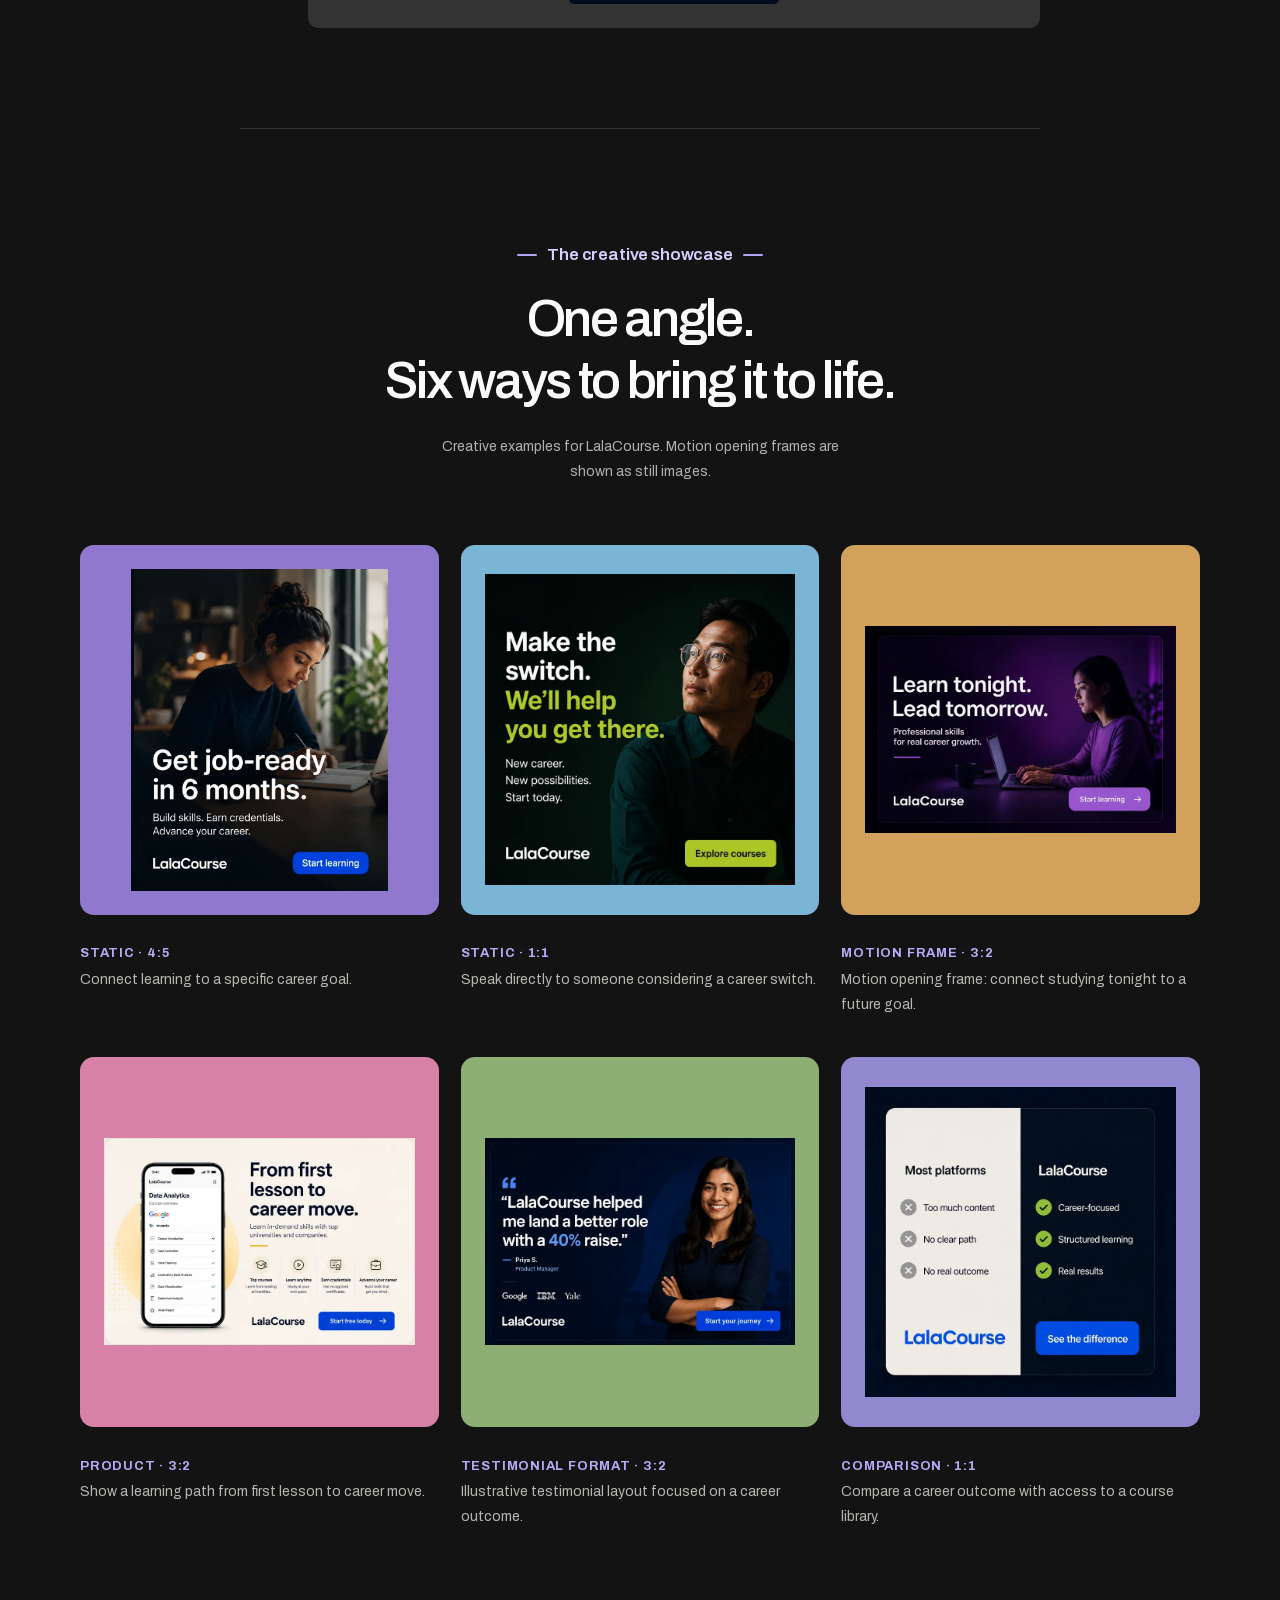
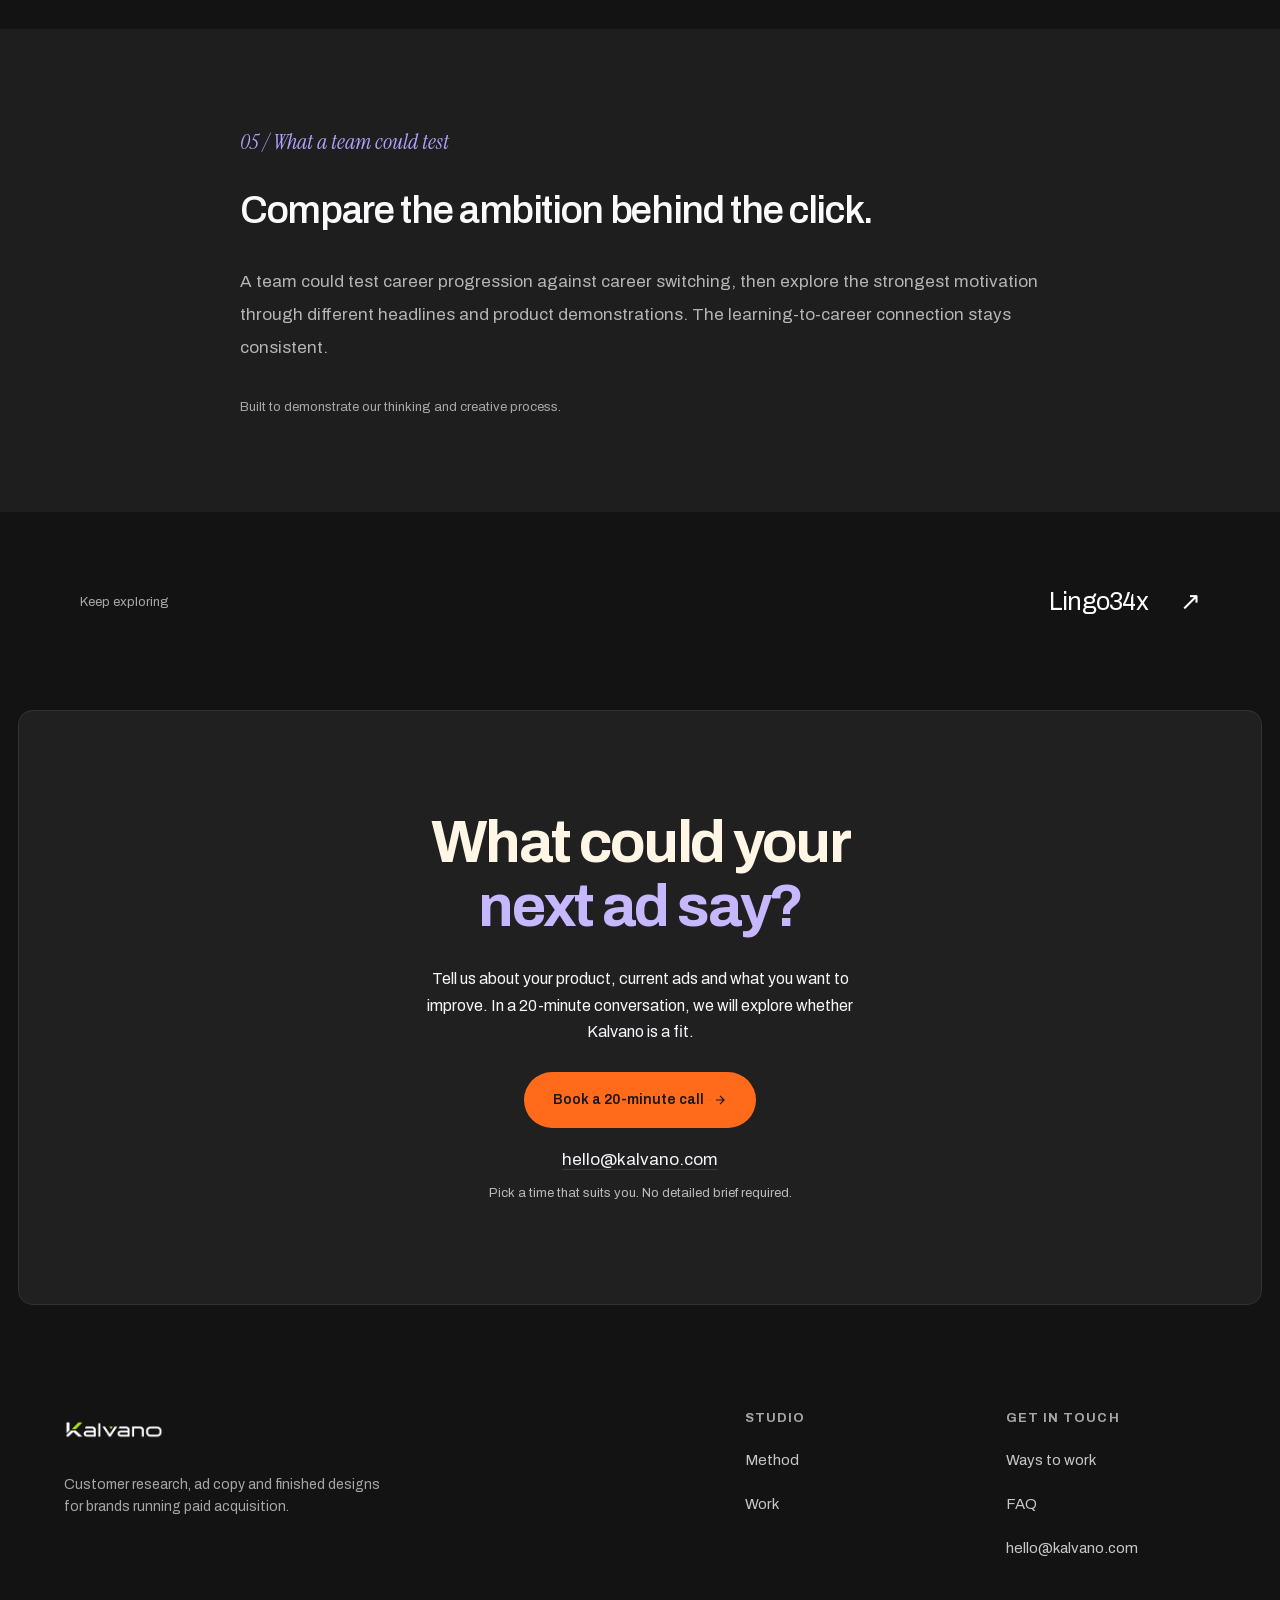
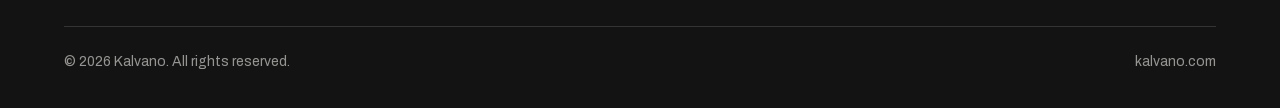
==== commit cb83fce6: "Move the site from navy to a neutral charcoal ground Replace the navy background with charcoal #1313" ====
--- a/work/career-move/index.html
+++ b/work/career-move/index.html
@@ -6,19 +6,19 @@
 <title>From First Lesson to Career Move | Kalvano Concept Work</title>
 <meta name="description" content="LalaCourse concept mini case study: the customer problem, working insight, creative angle and six creative examples for an online learning platform.">
 <link rel="canonical" href="https://kalvano.com/work/career-move/">
-<meta name="theme-color" content="#091321">
+<meta name="theme-color" content="#131313">
 <meta property="og:type" content="article">
 <meta property="og:url" content="https://kalvano.com/work/career-move/">
 <meta property="og:site_name" content="Kalvano">
 <meta property="og:title" content="From First Lesson to Career Move | Kalvano Concept Work">
 <meta property="og:description" content="LalaCourse concept mini case study: the customer problem, working insight, creative angle and six creative examples for an online learning platform.">
-<meta property="og:image" content="https://kalvano.com/assets/og-v7.jpg">
+<meta property="og:image" content="https://kalvano.com/assets/og-v8.jpg">
 <meta property="og:image:type" content="image/jpeg">
 <meta property="og:image:width" content="1200">
 <meta property="og:image:height" content="630">
 <meta property="og:image:alt" content="Kalvano. Your ads all sound the same. We find the angles worth testing.">
 <meta name="twitter:card" content="summary_large_image">
-<meta name="twitter:image" content="https://kalvano.com/assets/og-v7.jpg">
+<meta name="twitter:image" content="https://kalvano.com/assets/og-v8.jpg">
 <meta name="twitter:image:alt" content="Kalvano. Your ads all sound the same. We find the angles worth testing.">
 <meta name="twitter:title" content="From First Lesson to Career Move | Kalvano Concept Work">
 <meta name="twitter:description" content="LalaCourse concept mini case study: the customer problem, working insight, creative angle and six creative examples for an online learning platform.">
--- a/assets/css/base.css
+++ b/assets/css/base.css
@@ -9,7 +9,7 @@
 @font-face {
   font-family: 'Archivo';
   font-style: normal;
-  font-weight: 400 700;
+  font-weight: 100 900;
   font-display: swap;
   src: url('../fonts/archivo-latin.woff2') format('woff2');
   unicode-range: U+0000-00FF, U+0131, U+0152-0153, U+02BB-02BC, U+02C6, U+02DA, U+02DC, U+0304, U+0308, U+0329, U+2000-206F, U+20AC, U+2122, U+2191, U+2193, U+2212, U+2215, U+FEFF, U+FFFD;
@@ -17,7 +17,7 @@
 @font-face {
   font-family: 'Archivo';
   font-style: normal;
-  font-weight: 400 700;
+  font-weight: 100 900;
   font-display: swap;
   src: url('../fonts/archivo-latin-ext.woff2') format('woff2');
   unicode-range: U+0100-02BA, U+02BD-02C5, U+02C7-02CC, U+02CE-02D7, U+02DD-02FF, U+0304, U+0308, U+0329, U+1D00-1DBF, U+1E00-1E9F, U+1EF2-1EFF, U+2020, U+20A0-20AB, U+20AD-20C0, U+2113, U+2C60-2C7F, U+A720-A7FF;
@@ -25,7 +25,7 @@
 @font-face {
   font-family: 'Archivo';
   font-style: normal;
-  font-weight: 400 700;
+  font-weight: 100 900;
   font-display: swap;
   src: url('../fonts/archivo-vietnamese.woff2') format('woff2');
   unicode-range: U+0102-0103, U+0110-0111, U+0128-0129, U+0168-0169, U+01A0-01A1, U+01AF-01B0, U+0300-0301, U+0303-0304, U+0308-0309, U+0323, U+0329, U+1EA0-1EF9, U+20AB;
--- a/assets/css/theme.css
+++ b/assets/css/theme.css
@@ -1,8 +1,8 @@
 /* Shared visual theme: monochrome, bold type, soft panels and compact controls. */
-:root { --ink:#000; --ink-raised:#050505; --ink-2:#0c0c0d; --paper:#fafafa; --paper-ink:#111; --accent:#ddd; --accent-deep:#aaa; --fg:#fafafa; --fg-dim:#c5c5c8; --fg-mute:#aaaab0; --fg-faint:#94949b; --rule:rgba(255,255,255,.14); --rule-soft:rgba(255,255,255,.08); --font-display:var(--font-body); --maxw:1200px; }
+:root { --ink:#000; --ink-raised:#050505; --ink-2:#0c0c0d; --paper:#fafafa; --paper-ink:#111; --accent:#ddd; --accent-deep:#aaa; --fg:#fafafa; --fg-dim:#c5c5c8; --fg-mute:#acaaa7; --fg-faint:#969591; --rule:rgba(255,255,255,.14); --rule-soft:rgba(255,255,255,.08); --font-display:var(--font-body); --maxw:1200px; }
 body { font-size:16px; }
 section { padding-top:90px; padding-bottom:90px; }
-.on-paper,.on-accent { background:#050505; color:var(--fg); --fg:#fafafa; --fg-dim:#c5c5c8; --fg-mute:#aaaab0; --fg-faint:#94949b; --rule:rgba(255,255,255,.14); --rule-soft:rgba(255,255,255,.08); --mat:#101011; }
+.on-paper,.on-accent { background:#050505; color:var(--fg); --fg:#fafafa; --fg-dim:#c5c5c8; --fg-mute:#acaaa7; --fg-faint:#969591; --rule:rgba(255,255,255,.14); --rule-soft:rgba(255,255,255,.08); --mat:#101011; }
 .on-accent ::selection { background:#fafafa; color:#111; }
 .display { font-weight:650; line-height:1.1; letter-spacing:-.045em; }
 .display .ser { font-style:normal; color:#adadb2; }
@@ -36,7 +36,7 @@
 .hero-gallery { display:grid; grid-template-columns:.85fr 1.15fr .85fr; gap:14px; margin-top:76px; align-items:stretch; text-align:left; }
 .hero-project { display:flex; flex-direction:column; min-width:0; border:1px solid #29292c; border-radius:22px; padding:16px; background:radial-gradient(ellipse at top,#1e1e21,#080809 80%); text-decoration:none; transition:border-color .25s,transform .25s; }
 .hero-project:nth-child(2) { background:#101111; }
-.hero-project:hover { border-color:#64646a; transform:translateY(-4px); }
+.hero-project:hover { border-color:#666461; transform:translateY(-4px); }
 .hero-project-art { height:310px; display:flex; align-items:center; justify-content:center; }
 .hero-project-art img { max-width:100%; max-height:100%; width:auto; height:auto; border-radius:8px; }
 .hero-project-caption { margin-top:20px; display:flex; align-items:center; justify-content:space-between; gap:12px; font-size:13px; }
@@ -44,7 +44,7 @@
 .compare-headline { font-size:clamp(32px,4vw,56px); max-width:30ch; }
 .compare-support { font-size:17px; }
 .compare-col,.compare-col.is-kalvano { border:1px solid var(--rule); border-radius:22px; padding:32px; background:linear-gradient(145deg,#151516,#060607); box-shadow:inset 0 0 30px #ffffff03; }
-.compare-col.is-kalvano { border-color:#505055; }
+.compare-col.is-kalvano { border-color:#505050; }
 .compare-col h3 { font-size:28px; font-weight:600; letter-spacing:-.035em; }
 .compare-tag,.service-tag,.model-type,.model-when { font-size:11px; letter-spacing:.06em; }
 .manifesto { padding-top:65px; padding-bottom:65px; border-top:1px solid var(--rule-soft); border-bottom:1px solid var(--rule-soft); background:radial-gradient(ellipse at center,#141416,#000 75%); }
@@ -66,7 +66,7 @@
 .is-summary .wproj-cat { font-size:25px; letter-spacing:-.025em; text-transform:none; font-weight:600; }
 .is-summary .wproj-concept em { font-style:normal; font-size:1em; font-weight:500; }
 .wproj-block p { font-size:16px; }
-.wproj-label,.wc-kicker,.wproj-bet-label,.wf-label { font-size:11px; letter-spacing:.06em; color:#bdbdc3; }
+.wproj-label,.wc-kicker,.wproj-bet-label,.wf-label { font-size:11px; letter-spacing:.06em; color:#bfbdb9; }
 .work-frame { border-radius:14px; border-color:#29292d; background:#0b0b0c; }
 .work-frame img { filter:none; border-radius:6px; }
 .wproj-grid-summary { align-items:stretch; }
@@ -79,7 +79,7 @@
 .model-link { font-size:14px; }
 .offer-headline,.icp-headline { font-size:clamp(32px,3.8vw,52px); }
 .model-card,.model-card.is-lead { border:1px solid #2b2b2f; border-radius:24px; background:linear-gradient(140deg,#161618,#060607); padding:32px; }
-.model-card.is-lead { border-color:#55555a; }
+.model-card.is-lead { border-color:#555555; }
 .model-name,.model-card.is-lead .model-name { font-size:30px; font-weight:600; letter-spacing:-.035em; }
 .model-price,.model-card.is-lead .model-price { font-size:clamp(38px,4.6vw,64px); font-weight:600; letter-spacing:-.05em; }
 .model-card.is-lead .model-feats li,.model-feats li { font-size:15px; }
--- a/assets/css/launch.css
+++ b/assets/css/launch.css
@@ -39,7 +39,7 @@
 .launch-section-head small { display:block; font-size:12px; margin-top:12px; color:#a6b0a6; }
 .project-list { max-width:1200px; margin:auto; display:grid; gap:24px; }
 .project-language { --project-bg:#e6ebd6; --project-art:#c6d8aa; --project-text:#26351d; }
-.project-ai { --project-bg:#e2dff0; --project-art:#b9b1d1; --project-text:#302b42; }
+.project-ai { --project-bg:#e3e1dd; --project-art:#b8b6b2; --project-text:#2f2f2f; }
 .project-education { --project-bg:#efe1d3; --project-art:#d7b69d; --project-text:#483223; }
 .project-preview { display:grid; grid-template-columns:.85fr 1.15fr; border-radius:24px; overflow:hidden; background:var(--project-bg); color:var(--project-text); }
 .project-preview-copy { padding:48px; display:flex; flex-direction:column; align-items:start; }
@@ -187,28 +187,28 @@
 }
 
 /* Reference-led composition: deep navy, generous typography and vivid editorial accents. */
-:root { --ink:#091321; --ink-raised:#121e2e; --ink-2:#192536; --fg:#fbfbfd; --fg-dim:#c1c8d4; --fg-mute:#9ca7b8; --accent:#ff6a1b; --accent-deep:#e6520a; --maxw:1280px; }
-body,footer,.faq { background:#091321; }
-nav { top:10px; max-width:1280px; left:max(24px,calc((100% - 1280px)/2)); right:max(24px,calc((100% - 1280px)/2)); padding:0; border:0; border-radius:0; background:#091321e8; backdrop-filter:blur(16px); }
-nav.scrolled { background:#091321f5; }
-.nav-cta { background:#fff; color:#091321!important; font-weight:500; }
+:root { --ink:#131313; --ink-raised:#1d1d1d; --ink-2:#242424; --fg:#fbfbfd; --fg-dim:#c9c7c3; --fg-mute:#a8a6a2; --accent:#ff6a1b; --accent-deep:#e6520a; --maxw:1280px; }
+body,footer,.faq { background:#131313; }
+nav { top:10px; max-width:1280px; left:max(24px,calc((100% - 1280px)/2)); right:max(24px,calc((100% - 1280px)/2)); padding:0; border:0; border-radius:0; background:#131313e8; backdrop-filter:blur(16px); }
+nav.scrolled { background:#131313f5; }
+.nav-cta { background:#fff; color:#131313!important; font-weight:500; }
 .nav-cta:hover { background:#d7ccff; }
-.btn-primary,.on-paper .btn-primary { background:#ff6a1b; color:#091321; }
-.btn-primary:hover,.on-paper .btn-primary:hover { background:#ff8848; color:#091321; }
+.btn-primary,.on-paper .btn-primary { background:#ff6a1b; color:#131313; }
+.btn-primary:hover,.on-paper .btn-primary:hover { background:#ff8848; color:#131313; }
 .eyebrow::before { background:#ad98ff; }
 .launch-kicker { color:#b4a1fb; text-transform:none; letter-spacing:0; font-size:18px; font-family:'Instrument Serif',Georgia,serif; font-style:italic; }
 .launch-hero { padding-top:180px; }
 .launch-hero-inner { max-width:1280px; grid-template-columns:1.25fr 1fr; gap:76px; align-items:start; }
 .launch-copy { position:relative; padding-top:28px; }
 .launch-copy h1 { font-size:clamp(64px,6.15vw,88px); font-weight:550; line-height:1.06; letter-spacing:-.065em; margin:24px 0 44px; color:#fff; }
-.launch-copy > p { max-width:44ch; color:#a4aebe; line-height:1.5; font-size:18px; margin-top:0; }
+.launch-copy > p { max-width:44ch; color:#afada9; line-height:1.5; font-size:18px; margin-top:0; }
 .launch-actions { margin-top:32px; gap:24px; }
 .launch-actions .btn { padding:15px 22px; font-size:14px; gap:20px; }
-.launch-small { color:#9ca7b8; font-size:12px; margin-top:25px; }
+.launch-small { color:#a8a6a2; font-size:12px; margin-top:25px; }
 .hero-sticker { position:absolute; display:block; border-radius:5px; padding:6px 10px; font-size:20px; font-weight:600; line-height:1.03; letter-spacing:-.045em; z-index:3; box-shadow:0 4px 0 #00000009; }
 .sticker-blue { top:-59px; left:-14px; transform:rotate(10deg); color:#fff; background:#198cde; }
-.sticker-yellow { top:133px; right:-48px; transform:rotate(12deg); color:#101925; background:#ffcc53; }
-.sticker-purple { top:355px; left:300px; transform:rotate(-9deg); color:#11192a; background:#af99fc; }
+.sticker-yellow { top:133px; right:-48px; transform:rotate(12deg); color:#181818; background:#ffcc53; }
+.sticker-purple { top:355px; left:300px; transform:rotate(-9deg); color:#191919; background:#af99fc; }
 .creative-board { height:630px; margin-top:0; border-radius:0; background-color:transparent; background-image:linear-gradient(#ffffff0b 1px,transparent 1px),linear-gradient(90deg,#ffffff0b 1px,transparent 1px); background-size:36px 36px; border:1px solid #ffffff09; }
 .creative-board::before { display:none; }
 .board-ad { width:53%; z-index:1; }
@@ -218,15 +218,15 @@
 .board-three { top:300px; left:0; transform:rotate(-8deg); z-index:3; }
 .board-four { bottom:0; right:0; transform:rotate(8deg); }
 .board-ad:hover { transform:rotate(0) translateY(-5px); z-index:4; }
-.board-disclosure { bottom:-35px; left:0; width:100%; color:#9ca7b8; text-align:center; font-size:10px; }
-.launch-scope { max-width:1120px; margin-top:115px; padding:28px 0; border:0; color:#c2cad7; }
-.launch-scope span:first-child { color:#9ca7b8; }
-.launch-method { background:#091321; padding:140px var(--gutter); }
+.board-disclosure { bottom:-35px; left:0; width:100%; color:#a8a6a2; text-align:center; font-size:10px; }
+.launch-scope { max-width:1120px; margin-top:115px; padding:28px 0; border:0; color:#cbc9c5; }
+.launch-scope span:first-child { color:#a8a6a2; }
+.launch-method { background:#131313; padding:140px var(--gutter); }
 .launch-section-head { max-width:1120px; margin-bottom:66px; gap:50px; }
 .launch-section-head h2 { font-size:clamp(38px,4vw,58px); line-height:1.13; letter-spacing:-.04em; }
 .launch-section-head h2 span { color:#b4a1fb; }
-.launch-section-head > p { color:#a9b3c3; line-height:1.8; }
-.launch-section-head small { color:#9ca7b8; }
+.launch-section-head > p { color:#b4b2ae; line-height:1.8; }
+.launch-section-head small { color:#a8a6a2; }
 .launch-method .launch-section-head { display:block; text-align:center; max-width:820px; }
 .launch-method .launch-section-head > p { margin:26px auto 0; max-width:58ch; }
 .launch-method .launch-section-head h2 > span { font-family:'Instrument Serif',Georgia,serif; font-style:italic; font-weight:400; color:#ff8b54; }
@@ -239,41 +239,41 @@
 .method-steps h3 { margin-top:50px; font-size:27px; color:#fff; }
 .method-steps p { color:#f3edf8; line-height:1.75; }
 .method-output { color:#fff; border-top:1px solid #ffffff40; padding-top:22px; margin-top:28px; font-size:11px; }
-.method-footnote { color:#9ca7b8; text-align:center; margin-top:30px; }
+.method-footnote { color:#a8a6a2; text-align:center; margin-top:30px; }
 .selected-work { padding-top:55px; padding-bottom:140px; }
 .selected-work .launch-section-head { text-align:center; display:block; }
 .selected-work .launch-section-head > p { margin:25px auto 0; max-width:55ch; }
 .project-list { max-width:1120px; gap:24px; }
 .project-language { --project-bg:#d4df9b; --project-art:#95ba65; --project-text:#1e3216; }
-.project-ai { --project-bg:#d8cdf7; --project-art:#8f78cd; --project-text:#281b41; }
+.project-ai { --project-bg:#d6d4d0; --project-art:#8f78cd; --project-text:#281b41; }
 .project-education { --project-bg:#f5c6a7; --project-art:#d8774d; --project-text:#472715; }
-.project-preview { background:#152131; color:#fff; border-radius:15px; grid-template-columns:1fr 1fr; }
+.project-preview { background:#202020; color:#fff; border-radius:15px; grid-template-columns:1fr 1fr; }
 .project-preview-copy { padding:40px; }
 .project-preview h3 { font-size:42px; margin:22px 0 16px; }
-.project-preview p { color:#c0c8d6; }
-.project-index,.project-count { color:#9daabd; opacity:1; }
-.project-preview-art { background:linear-gradient(110deg,#152131 1%,var(--project-art) 130%); min-height:335px; }
+.project-preview p { color:#c9c7c3; }
+.project-index,.project-count { color:#aba9a5; opacity:1; }
+.project-preview-art { background:linear-gradient(110deg,#202020 1%,var(--project-art) 130%); min-height:335px; }
 .project-preview-art::before { display:none; }
 .preview-primary { top:30px; width:41%; left:8%; }.preview-secondary { width:43%; right:6%; bottom:0; }
-.project-art-tag { background:#ffcc53; color:#162130; border:0; border-radius:3px; font-size:12px; transform:rotate(7deg); top:20px; right:24px; z-index:2; }
+.project-art-tag { background:#ffcc53; color:#202020; border:0; border-radius:3px; font-size:12px; transform:rotate(7deg); top:20px; right:24px; z-index:2; }
 .project-ai .project-art-tag { background:#b5a0ff; }.project-education .project-art-tag { background:#7dcbff; }
-.project-link { color:#101b2a; background:#fff; border:0; padding:11px 18px; margin-top:24px; }
-.project-link:hover { background:#d8cdf7; }
-.offer { padding-top:110px; padding-bottom:130px; background:#121e2e; }
-.model-card,.model-card.is-lead { background:#192739; border-color:#354255; }
-.model-card.is-lead { border-top:3px solid #aa92f8; background:#1b2940; }
+.project-link { color:#1a1a1a; background:#fff; border:0; padding:11px 18px; margin-top:24px; }
+.project-link:hover { background:#d6d4d0; }
+.offer { padding-top:110px; padding-bottom:130px; background:#1d1d1d; }
+.model-card,.model-card.is-lead { background:#262626; border-color:#414141; }
+.model-card.is-lead { border-top:3px solid #aa92f8; background:#292929; }
 .model-when { color:#c7b7ff; }
-.icp { background:#091321; padding-block:120px; }.icp-tags li { border-color:#31415a; background:#172439; }
-.sprint { border-top-color:#293648; }.sprint-dot { background:#aa92f8; }.sprint-when { color:#b5a2f7; }
+.icp { background:#131313; padding-block:120px; }.icp-tags li { border-color:#404040; background:#242424; }
+.sprint { border-top-color:#353535; }.sprint-dot { background:#aa92f8; }.sprint-when { color:#b5a2f7; }
 .faq { padding-block:120px; }.faq-list summary::after { color:#b4a1fb; }
-.cta.on-paper { position:relative; isolation:isolate; overflow:hidden; margin:18px; background-color:#ac96f8; background-image:linear-gradient(#4e388314 1px,transparent 1px),linear-gradient(90deg,#4e388314 1px,transparent 1px); background-size:42px 42px; border-radius:15px; padding:100px var(--gutter); text-align:center; --fg:#121b2c; --fg-dim:#29314b; --fg-mute:#333954; color:#121b2c; }
+.cta.on-paper { position:relative; isolation:isolate; overflow:hidden; margin:18px; background-color:#ac96f8; background-image:linear-gradient(#4e388314 1px,transparent 1px),linear-gradient(90deg,#4e388314 1px,transparent 1px); background-size:42px 42px; border-radius:15px; padding:100px var(--gutter); text-align:center; --fg:#1b1b1b; --fg-dim:#323232; --fg-mute:#3b3b3b; color:#1b1b1b; }
 .cta .cta-inner { max-width:820px; position:relative; }
 .cta .cta-headline { font-size:clamp(48px,6vw,84px); max-width:17ch; margin:auto; font-weight:550; line-height:1.08; }
 .cta .display .ser { color:#fff; }
 .cta .cta-lower { display:block; margin-top:28px; }
 .cta .cta-sub { margin:0 auto 26px; max-width:48ch; font-size:16px; line-height:1.65; }
 .cta .cta-actions { align-items:center; }
-.cta .btn-primary { background:#ff6a1b; color:#101925; }
+.cta .btn-primary { background:#ff6a1b; color:#181818; }
 .cta .btn-primary:hover { background:#ff8848; }
 .cta .cta-note { font-size:12px; }.cta .cta-email { margin-top:18px; }
 .cta-art { position:absolute; inset:0; z-index:-1; pointer-events:none; }
@@ -285,42 +285,42 @@
 .study-header { padding-top:145px; }
 .study-heading { max-width:900px; margin:64px auto 70px; }
 .study-heading .launch-kicker { color:#ff8b54; font-size:22px; }
-.study-brand-tag { display:inline-block; font-size:12px; margin:20px 0 0; padding:7px 12px; background:#b5a0ff; color:#131e2d; border-radius:4px; transform:rotate(-5deg); }
+.study-brand-tag { display:inline-block; font-size:12px; margin:20px 0 0; padding:7px 12px; background:#b5a0ff; color:#1d1d1d; border-radius:4px; transform:rotate(-5deg); }
 .study-heading h1 { margin:30px auto; font-size:clamp(38px,4.2vw,58px); font-weight:550; line-height:1.2; letter-spacing:-.035em; max-width:25ch; }
-.study-heading > p { font-size:17px; line-height:1.85; color:#a7b2c4; }
-.study-disclosure { margin-top:28px; color:#9ca7b8; }
+.study-heading > p { font-size:17px; line-height:1.85; color:#b3b1ad; }
+.study-disclosure { margin-top:28px; color:#a8a6a2; }
 .study-facts { max-width:880px; padding:36px 0; margin-bottom:90px; }
-.study-facts dt { color:#a5b1c3; font-size:12px; }
+.study-facts dt { color:#b2b0ac; font-size:12px; }
 .study-facts dd { color:#fff; font-size:16px; line-height:1.7; }
 .study-facts dd strong { display:block; color:#ffcb53; font-size:38px; font-weight:550; line-height:1.25; margin:10px 0; }
 .study-facts > div:first-child dd { margin-top:24px; color:#7dcbff; }
-.study-cover { max-width:880px; background:#172435; padding:32px 35px; border-radius:18px; color:#d4dcec; }
+.study-cover { max-width:880px; background:#232323; padding:32px 35px; border-radius:18px; color:#dddbd7; }
 .study-cover::before { border-color:#7884b735; width:500px; height:500px; left:calc(50% - 250px); }
 .study-cover-images { padding-block:45px; gap:45px; }.study-cover-images img { height:310px; }
-.study-cover-link { border-color:#566275; }
+.study-cover-link { border-color:#616161; }
 .study-narrative { max-width:800px; }
 .study-chapter,.study-chapter:first-child { padding:100px 0; }
 .study-section-label { font-family:'Instrument Serif',Georgia,serif; font-size:22px; font-style:italic; letter-spacing:0; color:#b5a0ff; margin-bottom:28px; }
 .study-chapter h2,.study-testing h2 { font-size:clamp(30px,3vw,42px); line-height:1.24; margin-bottom:30px; }
-.study-chapter > p,.study-testing p { line-height:1.95; color:#aab6c8; font-size:17px; }
-.study-service-line { margin-top:35px; gap:12px; }.study-service-line span { padding:12px 16px; border-radius:6px; background:#193549; color:#a8e0ff; }.study-service-line span:nth-child(2) { color:#d4c5ff; background:#302846; }.study-service-line span:nth-child(3) { color:#ffc5d8; background:#412737; }
-.study-challenges { gap:13px; margin-top:38px; }.study-challenges li { background:#172435; padding:24px 28px; border-radius:8px; color:#d2daea; }.study-challenges li > span { color:#ff8b54; font-size:14px; }
+.study-chapter > p,.study-testing p { line-height:1.95; color:#b7b5b1; font-size:17px; }
+.study-service-line { margin-top:35px; gap:12px; }.study-service-line span { padding:12px 16px; border-radius:6px; background:#323232; color:#a8e0ff; }.study-service-line span:nth-child(2) { color:#d4c5ff; background:#2e2e2e; }.study-service-line span:nth-child(3) { color:#ffc5d8; background:#412737; }
+.study-challenges { gap:13px; margin-top:38px; }.study-challenges li { background:#232323; padding:24px 28px; border-radius:8px; color:#dbd9d5; }.study-challenges li > span { color:#ff8b54; font-size:14px; }
 .study-insight { position:relative; }.study-insight h2 { color:#d4c6ff; padding-left:28px; border-left:3px solid #ac96f8; font-size:clamp(32px,3.4vw,46px); }.study-insight .study-section-label { color:#f1a4db; }
-.study-angle { position:relative; margin:40px 0 58px; padding:38px; background:#ad98f5; color:#131e2d; border-radius:10px; }.study-angle::after { content:'↗'; position:absolute; top:-22px; right:25px; width:50px; height:50px; background:#ffcc53; color:#131e2d; border-radius:12px; display:grid; place-items:center; font-size:29px; transform:rotate(12deg); }
-.study-step { background:#1b2b41; color:#c2b0ff; border-color:#374a62; border-radius:12px; transform:rotate(-5deg); }.study-timeline li:not(:last-child)::before { border-color:#33445c; }
-.study-timeline li { padding-bottom:55px; gap:28px; }.study-timeline h3 { color:#fff; font-size:23px; }.study-timeline p { color:#aab6c8; line-height:1.9; }
-.study-step-art { margin-top:25px; padding:24px; background:#182539; border-radius:10px; display:flex; justify-content:center; }.study-step-art img { height:210px; width:auto; max-width:100%; object-fit:contain; border-radius:5px; }
-.study-timeline li:nth-child(2) .study-step-art { background:#2a2341; }.study-timeline li:nth-child(3) .study-step-art { background:#203742; }
-.study-showcase { padding-top:115px; padding-bottom:100px; }.study-showcase-heading { margin-bottom:60px; }.study-showcase-heading h2 { line-height:1.2; }.study-showcase-heading p { color:#a5b1c3; line-height:1.8; }
+.study-angle { position:relative; margin:40px 0 58px; padding:38px; background:#ad98f5; color:#1d1d1d; border-radius:10px; }.study-angle::after { content:'↗'; position:absolute; top:-22px; right:25px; width:50px; height:50px; background:#ffcc53; color:#1d1d1d; border-radius:12px; display:grid; place-items:center; font-size:29px; transform:rotate(12deg); }
+.study-step { background:#2a2a2a; color:#c2b0ff; border-color:#494949; border-radius:12px; transform:rotate(-5deg); }.study-timeline li:not(:last-child)::before { border-color:#434343; }
+.study-timeline li { padding-bottom:55px; gap:28px; }.study-timeline h3 { color:#fff; font-size:23px; }.study-timeline p { color:#b7b5b1; line-height:1.9; }
+.study-step-art { margin-top:25px; padding:24px; background:#252525; border-radius:10px; display:flex; justify-content:center; }.study-step-art img { height:210px; width:auto; max-width:100%; object-fit:contain; border-radius:5px; }
+.study-timeline li:nth-child(2) .study-step-art { background:#292929; }.study-timeline li:nth-child(3) .study-step-art { background:#333333; }
+.study-showcase { padding-top:115px; padding-bottom:100px; }.study-showcase-heading { margin-bottom:60px; }.study-showcase-heading h2 { line-height:1.2; }.study-showcase-heading p { color:#b2b0ac; line-height:1.8; }
 .study-gallery { grid-template-columns:repeat(3,1fr); gap:40px 22px; }.study-gallery .work-frame { height:370px; padding:24px; border-radius:14px; background:#8f78cd; }.study-gallery .work-figure:nth-child(3n+2) .work-frame { background:#7bb5d5; }.study-gallery .work-figure:nth-child(3n) .work-frame { background:#d2a15c; }.study-gallery .work-figure:nth-child(4) .work-frame { background:#d881a7; }.study-gallery .work-figure:nth-child(5) .work-frame { background:#8eaf74; }.study-gallery .work-figure:nth-child(6) .work-frame { background:#9288cf; }
-.study-gallery .wc-kicker { color:#b9a8f4; }.study-gallery .wc-sub { color:#aab6c8; line-height:1.8; }
-.study-testing { background:#111f31; padding-block:95px; }.study-testing-note { color:#9ca7b8; margin-top:32px; }.study-next { padding:60px 0; }.study-next > span { color:#9ca7b8; }.study-next a:hover { color:#b5a0ff; }
+.study-gallery .wc-kicker { color:#b9a8f4; }.study-gallery .wc-sub { color:#b7b5b1; line-height:1.8; }
+.study-testing { background:#1e1e1e; padding-block:95px; }.study-testing-note { color:#a8a6a2; margin-top:32px; }.study-next { padding:60px 0; }.study-next > span { color:#a8a6a2; }.study-next a:hover { color:#b5a0ff; }
 @media(max-width:1100px) {
  .launch-hero-inner { gap:45px; grid-template-columns:1.15fr 1fr; }.launch-copy h1 { font-size:clamp(54px,6.3vw,70px); }.creative-board { height:560px; }.board-two { top:90px; }.board-three { top:280px; }.sticker-yellow { right:-28px; top:110px; font-size:17px; }.sticker-purple { top:286px; left:230px; font-size:17px; }
  .method-steps article { padding:27px; }.method-steps h3 { font-size:23px; }.study-gallery .work-frame { height:300px; padding:16px; }.study-narrative { width:calc(100% - 2 * var(--gutter)); }.study-testing .study-narrative { width:100%; }
 }
 @media(max-width:920px) {
- nav { left:20px; right:20px; padding:0; }.nav-links { background:#142135; }
+ nav { left:20px; right:20px; padding:0; }.nav-links { background:#212121; }
  .launch-hero { padding-top:170px; }.launch-hero-inner { grid-template-columns:1fr; gap:60px; }.launch-copy { padding-top:0; }.launch-copy h1 { font-size:clamp(60px,10vw,80px); margin:24px 0 35px; }.launch-copy > p { max-width:43ch; font-size:17px; }.hero-sticker { font-size:17px; }.sticker-blue { top:-65px; left:0; }.sticker-yellow { right:16px; top:105px; }.sticker-purple { top:280px; left:250px; }
  .creative-board { width:100%; max-width:500px; height:610px; margin:0 auto; }.board-two { top:110px; }.board-three { top:290px; }.board-disclosure { font-size:10px; bottom:-28px; }
  .launch-scope { margin-top:70px; border-block:1px solid #ffffff15; }.launch-method,.selected-work { padding:85px var(--gutter); }.launch-section-head { margin-bottom:42px; }.method-steps { grid-template-columns:1fr; gap:18px; }.method-steps article { padding:32px; }.method-steps h3 { margin-top:32px; font-size:28px; }.method-number { font-size:48px; }
--- a/assets/css/identity.css
+++ b/assets/css/identity.css
@@ -9,32 +9,32 @@
 .sticker-purple { top:435px; left:auto; right:-10px; }
 .creative-board { height:710px; }
 .board-two { top:135px; }.board-three { top:345px; }
-.research-section { padding:100px var(--gutter); background:#121e2e; }
+.research-section { padding:100px var(--gutter); background:#1d1d1d; }
 .research-inner { max-width:1120px; margin:auto; }
 .research-heading { max-width:720px; text-align:center; margin:0 auto 55px; }
 .research-heading h2 { font-size:clamp(36px,4vw,56px); letter-spacing:-.045em; line-height:1.13; margin:24px 0; font-weight:550; }
-.research-heading p { font-size:16px; line-height:1.8; color:#a9b3c3; max-width:58ch; margin:auto; }
+.research-heading p { font-size:16px; line-height:1.8; color:#b4b2ae; max-width:58ch; margin:auto; }
 .research-sources { display:grid; grid-template-columns:repeat(3,1fr); gap:20px; }
-.research-sources article { display:flex; flex-direction:column; align-items:start; gap:25px; padding:30px; border-radius:14px; background:#c8b6ff; color:#211733; }
-.research-sources article:nth-child(2),.research-sources article:nth-child(6) { background:#a8d9ff; color:#132c42; }
+.research-sources article { display:flex; flex-direction:column; align-items:start; gap:25px; padding:30px; border-radius:14px; background:#c8b6ff; color:#1d1d1d; }
+.research-sources article:nth-child(2),.research-sources article:nth-child(6) { background:#a8d9ff; color:#2a2a2a; }
 .research-sources article:nth-child(3),.research-sources article:nth-child(4) { background:#ffc6b0; color:#3c241c; }
 .research-sources article > span { font-size:14px; border:1px solid #0004; border-radius:50%; width:38px; height:38px; display:grid; place-items:center; }
 .research-sources h3 { font-size:22px; line-height:1.25; letter-spacing:-.025em; font-weight:550; margin-bottom:15px; }
 .research-sources p { font-size:15px; line-height:1.7; }
-.research-takeaway { text-align:center; margin:48px auto 0; font-size:clamp(24px,2.6vw,34px); line-height:1.4; color:#a9b3c3; }
+.research-takeaway { text-align:center; margin:48px auto 0; font-size:clamp(24px,2.6vw,34px); line-height:1.4; color:#b4b2ae; }
 .research-takeaway strong { color:#fff; font-weight:500; }
 .selected-work { padding-top:115px; }
 .project-preview-art { min-height:475px; }
 .preview-primary { top:80px; }.preview-secondary { bottom:50px; }
 .project-thinking { display:grid; gap:22px; }
 .project-thinking dt { font-size:10px; letter-spacing:.09em; text-transform:uppercase; color:#c7b7ff; margin-bottom:8px; }
-.project-thinking dd { font-size:15px; line-height:1.7; color:#c0c8d6; max-width:38ch; }
+.project-thinking dd { font-size:15px; line-height:1.7; color:#c9c7c3; max-width:38ch; }
 .project-thinking > div:last-child dd { font-size:20px; color:#fff; line-height:1.4; }
 .offer-grid { grid-template-columns:1.08fr 1fr; }
 .fit-signals { max-width:1120px; margin:40px auto; padding:0; list-style:none; display:grid; grid-template-columns:1fr 1fr; gap:0 50px; }
-.fit-signals li { padding:23px 0 23px 28px; border-top:1px solid #ffffff25; color:#c0c8d6; font-size:17px; line-height:1.65; position:relative; }
+.fit-signals li { padding:23px 0 23px 28px; border-top:1px solid #ffffff25; color:#c9c7c3; font-size:17px; line-height:1.65; position:relative; }
 .fit-signals li::before { content:'↗'; position:absolute; left:0; color:#ff8b54; }
-.delivery-section { max-width:none; padding:100px var(--gutter); margin:0; border:0; background:#091321; }
+.delivery-section { max-width:none; padding:100px var(--gutter); margin:0; border:0; background:#131313; }
 .delivery-section > * { max-width:1120px; margin-left:auto; margin-right:auto; }
 .delivery-section > .eyebrow { display:block; }
 .study-brand-tag { font-size:20px; padding:12px 20px; }
@@ -58,13 +58,13 @@
 
 /* A shorter buying journey: visible deliverable, early work, combined method. */
 .launch-copy h1 { font-size:clamp(54px,5.25vw,74px); line-height:1.07; }
-.launch-copy > p { font-size:21px; line-height:1.6; color:#c7cfda; max-width:44ch; }
+.launch-copy > p { font-size:21px; line-height:1.6; color:#d0ceca; max-width:44ch; }
 .sticker-yellow { top:130px; right:-35px; }
 .sticker-purple { top:310px; right:-10px; }
 .creative-board { height:655px; }.board-three { top:310px; }
 .selected-work { padding-top:110px; padding-bottom:80px; }
 .launch-method { padding-top:75px; padding-bottom:90px; }
-.offer-fit { max-width:1120px; margin:0 auto 35px; color:#c0c8d6; font-size:16px; line-height:1.75; scroll-margin-top:110px; }
+.offer-fit { max-width:1120px; margin:0 auto 35px; color:#c9c7c3; font-size:16px; line-height:1.75; scroll-margin-top:110px; }
 @media(max-width:1100px) { .launch-copy h1 { font-size:clamp(46px,5.2vw,60px); }.launch-copy > p { font-size:20px; }.sticker-purple { top:255px; }.sticker-yellow { top:105px; }.creative-board { height:610px; } }
 @media(max-width:920px) { .launch-copy h1 { font-size:clamp(46px,7.3vw,66px); }.sticker-yellow { right:10px; }.sticker-purple { right:15px; top:285px; }.creative-board { height:610px; }.selected-work { padding-top:85px; } }
 @media(max-width:600px) { .launch-copy h1 { font-size:clamp(39px,10.7vw,48px); }.launch-copy > p { font-size:18px; }.creative-board { height:480px; }.board-three { top:240px; }.offer-fit { font-size:15px; } }
@@ -99,31 +99,31 @@
 .delivery-heading { text-align:center; margin-bottom:45px; }
 .delivery-heading h3 { font-size:clamp(34px,3.5vw,48px); font-weight:550; letter-spacing:-.045em; line-height:1.12; }
 .delivery-heading h3 em { font-family:'Instrument Serif',Georgia,serif; font-weight:400; color:#b6a0ff; }
-.delivery-heading > p { font-size:14px; line-height:1.7; color:#acb6c5; margin-top:20px; }
+.delivery-heading > p { font-size:14px; line-height:1.7; color:#b7b5b1; margin-top:20px; }
 .delivery-layout { display:grid; grid-template-columns:1fr 1fr; gap:70px; align-items:center; }
 .delivery-steps { list-style:none; padding:0; margin:0; }
 .delivery-steps li { display:grid; grid-template-columns:58px 1fr; gap:24px; padding:20px 0; border-bottom:1px dashed #ffffff25; }
 .delivery-steps li:first-child { padding-top:0; }.delivery-steps li:last-child { border-bottom:0; padding-bottom:0; }
-.delivery-badge { width:54px; height:54px; border-radius:18px 13px 18px 13px; display:grid; place-items:center; background:#ffcf56; color:#142033; transform:rotate(-9deg); margin-top:8px; }
+.delivery-badge { width:54px; height:54px; border-radius:18px 13px 18px 13px; display:grid; place-items:center; background:#ffcf56; color:#202020; transform:rotate(-9deg); margin-top:8px; }
 .delivery-badge svg { width:26px; height:26px; transform:rotate(9deg); }
 .delivery-steps li:nth-child(2) .delivery-badge { background:#b6a0ff; transform:rotate(9deg); }.delivery-steps li:nth-child(2) svg { transform:rotate(-9deg); }
 .delivery-steps li:nth-child(3) .delivery-badge { background:#6fdbb2; }
 .delivery-steps li:nth-child(4) .delivery-badge { background:#7dcbff; transform:rotate(9deg); }.delivery-steps li:nth-child(4) svg { transform:rotate(-9deg); }
-.delivery-when { font-size:11px; letter-spacing:.04em; color:#b8c3d1; }
+.delivery-when { font-size:11px; letter-spacing:.04em; color:#c3c2be; }
 .delivery-steps h4 { color:#fff; font-size:24px; font-weight:550; letter-spacing:-.025em; margin:5px 0 8px; }
-.delivery-steps p { color:#b9c4d3; font-size:14px; line-height:1.7; max-width:35ch; }
-.delivery-visual { margin:0; border-radius:24px; padding:28px; background:#091321; border:1px solid #ffffff0e; overflow:hidden; }
+.delivery-steps p { color:#c5c3bf; font-size:14px; line-height:1.7; max-width:35ch; }
+.delivery-visual { margin:0; border-radius:24px; padding:28px; background:#131313; border:1px solid #ffffff0e; overflow:hidden; }
 .delivery-art { position:relative; height:295px; isolation:isolate; }
 .delivery-art::before { content:''; position:absolute; width:270px; height:270px; border-radius:50%; background:#b6a0ff; opacity:.14; left:calc(50% - 135px); top:0; z-index:-1; }
-.delivery-sticker { position:absolute; top:0; right:0; padding:12px 16px; border-radius:6px; background:#ffcf56; color:#152131; font-size:13px; line-height:1.25; font-weight:550; transform:rotate(7deg); z-index:3; }
+.delivery-sticker { position:absolute; top:0; right:0; padding:12px 16px; border-radius:6px; background:#ffcf56; color:#202020; font-size:13px; line-height:1.25; font-weight:550; transform:rotate(7deg); z-index:3; }
 .delivery-art img { position:absolute; height:auto; border-radius:9px; box-shadow:0 14px 25px #0004; }
 .delivery-ad-one { width:49%; max-width:185px; top:4px; left:8%; transform:rotate(-8deg); }
 .delivery-ad-two { width:49%; max-width:190px; bottom:0; right:3%; transform:rotate(8deg); }
 .delivery-output { display:grid; grid-template-columns:1fr 1fr; gap:20px; border-top:1px solid #ffffff20; margin-top:25px; padding-top:22px; }
-.delivery-output > span { font-size:12px; color:#c0c8d6; line-height:1.5; }
+.delivery-output > span { font-size:12px; color:#c9c7c3; line-height:1.5; }
 .delivery-output strong { display:block; color:#b6a0ff; font-size:38px; font-weight:550; letter-spacing:-.05em; margin-bottom:4px; }
 .delivery-output > span:last-child strong { color:#7dcbff; }
-.delivery-visual figcaption > p { margin:20px 0 0; color:#9ca7b8; font-size:10px; line-height:1.7; }
+.delivery-visual figcaption > p { margin:20px 0 0; color:#a8a6a2; font-size:10px; line-height:1.7; }
 @media(max-width:1100px) { .delivery-layout { gap:35px; }.delivery-visual { padding:24px; }.delivery-art { height:270px; } }
 @media(max-width:700px) { .offer-delivery { margin-top:45px; padding-top:45px; }.delivery-heading { margin-bottom:32px; }.delivery-layout { grid-template-columns:1fr; gap:35px; }.delivery-steps li { grid-template-columns:50px 1fr; gap:20px; }.delivery-badge { width:46px; height:46px; border-radius:15px 11px 15px 11px; }.delivery-steps h4 { font-size:22px; }.delivery-visual { width:100%; max-width:440px; margin:auto; }.delivery-art { height:265px; }.delivery-sticker { font-size:12px; } }
 @media(max-width:360px) { .delivery-visual { padding:20px; }.delivery-art { height:215px; }.delivery-sticker { padding:9px 11px; font-size:10px; }.delivery-output { gap:15px; }.delivery-output > span { font-size:11px; } }
@@ -134,58 +134,58 @@
 .collaborator-heading h2 { font-size:clamp(34px,4vw,54px); line-height:1.14; letter-spacing:-.04em; font-weight:550; margin-top:22px; }
 .collaborator-heading h2 span { color:#b6a0ff; }
 .collaborator-grid { max-width:1000px; margin:auto; display:grid; grid-template-columns:repeat(3,minmax(0,1fr)); gap:28px; padding:8px 0 16px; }
-.collaborator-card { --video-accent:#e8bf69; display:block; position:relative; overflow:hidden; border:1px solid #ffffff20; border-bottom:3px solid var(--video-accent); border-radius:20px; background:#152131; color:#fff; text-decoration:none; box-shadow:0 10px 24px #0002; transition:transform .2s,box-shadow .2s; }
+.collaborator-card { --video-accent:#e8bf69; display:block; position:relative; overflow:hidden; border:1px solid #ffffff20; border-bottom:3px solid var(--video-accent); border-radius:20px; background:#202020; color:#fff; text-decoration:none; box-shadow:0 10px 24px #0002; transition:transform .2s,box-shadow .2s; }
 .collaborator-card:nth-child(2) { --video-accent:#b8a3ed; }.collaborator-card:nth-child(3) { --video-accent:#83b9dd; }
-.collaborator-portrait { position:relative; aspect-ratio:9/11; overflow:hidden; border-radius:0; background:#091321; }
+.collaborator-portrait { position:relative; aspect-ratio:9/11; overflow:hidden; border-radius:0; background:#131313; }
 .collaborator-portrait img { display:block; width:100%; height:100%; object-fit:cover; }
-.video-play { position:absolute; bottom:18px; right:18px; display:grid; place-items:center; width:58px; height:58px; padding-left:4px; background:var(--video-accent); color:#091321; border:1px solid #ffffff50; border-radius:50%; font-size:20px; box-shadow:0 0 0 5px #09132155,0 6px 20px #0004; transition:background .2s,color .2s; }
-.collaborator-card:hover .video-play { background:#fff; color:#091321; }
+.video-play { position:absolute; bottom:18px; right:18px; display:grid; place-items:center; width:58px; height:58px; padding-left:4px; background:var(--video-accent); color:#131313; border:1px solid #ffffff50; border-radius:50%; font-size:20px; box-shadow:0 0 0 5px #13131355,0 6px 20px #0004; transition:background .2s,color .2s; }
+.collaborator-card:hover .video-play { background:#fff; color:#131313; }
 @media(hover:hover) { .collaborator-card:hover { transform:translateY(-4px); box-shadow:0 18px 32px #0004; } }
 @media(prefers-reduced-motion:reduce) { .collaborator-card,.video-play { transition:none; }.collaborator-card:hover { transform:none; } }
 .collaborator-caption { padding:22px 24px 26px; }
 .collaborator-caption > span { display:flex; justify-content:space-between; color:var(--video-accent); font-size:11px; font-weight:550; letter-spacing:.045em; text-transform:uppercase; margin-bottom:13px; }
 .collaborator-caption h3 { font-size:23px; line-height:1.25; letter-spacing:-.035em; font-weight:550; color:#f7f7fb; }
 .collaborator-grid:focus-visible { outline:3px solid #b6a0ff; outline-offset:6px; }
-@media(max-width:700px) { .collaborator-videos { padding-top:35px; padding-bottom:50px; }.collaborator-heading { margin-bottom:30px; }.collaborator-grid { display:flex; overflow-x:auto; gap:18px; scroll-snap-type:x mandatory; padding:8px 0 16px; scrollbar-color:#b6a0ff #172435; }.collaborator-card { flex:0 0 82%; max-width:300px; scroll-snap-align:start; }.collaborator-caption { padding:20px; }.collaborator-caption h3 { font-size:22px; } }
+@media(max-width:700px) { .collaborator-videos { padding-top:35px; padding-bottom:50px; }.collaborator-heading { margin-bottom:30px; }.collaborator-grid { display:flex; overflow-x:auto; gap:18px; scroll-snap-type:x mandatory; padding:8px 0 16px; scrollbar-color:#b6a0ff #232323; }.collaborator-card { flex:0 0 82%; max-width:300px; scroll-snap-align:start; }.collaborator-caption { padding:20px; }.collaborator-caption h3 { font-size:22px; } }
 .video-is-open { overflow:hidden; }
-.video-dialog { margin:auto; padding:20px; width:min(430px,calc(100vw - 24px)); max-height:calc(100dvh - 24px); overflow:auto; border:1px solid #ffffff30; border-radius:18px; background:#101c2c; color:#fff; }
+.video-dialog { margin:auto; padding:20px; width:min(430px,calc(100vw - 24px)); max-height:calc(100dvh - 24px); overflow:auto; border:1px solid #ffffff30; border-radius:18px; background:#1b1b1b; color:#fff; }
 .video-dialog::backdrop { background:#000c; }
 .video-dialog-header { display:flex; align-items:center; justify-content:space-between; gap:16px; margin-bottom:16px; }
 .video-dialog-header h2 { font-size:16px; line-height:1.4; font-weight:500; }
 .video-close { flex-shrink:0; width:44px; height:44px; border:1px solid #ffffff40; border-radius:50%; color:#fff; background:transparent; font-size:28px; cursor:pointer; }
 .video-player { width:100%; max-width:calc((100dvh - 190px) * .5625); min-width:200px; margin:auto; aspect-ratio:9/16; background:#000; }
 .video-player iframe { display:block; border:0; width:100%; height:100%; }
-.video-dialog-footer { margin-top:16px; font-size:12px; color:#c0c8d6; }.video-youtube-link { color:#c7b7ff; }.video-transcript { margin-top:16px; }.video-transcript summary { cursor:pointer; }.video-transcript p { line-height:1.8; margin-top:14px; }
+.video-dialog-footer { margin-top:16px; font-size:12px; color:#c9c7c3; }.video-youtube-link { color:#c7b7ff; }.video-transcript { margin-top:16px; }.video-transcript summary { cursor:pointer; }.video-transcript p { line-height:1.8; margin-top:14px; }
 @media(max-width:700px) { .video-dialog { padding:16px; } }
 
 /* Strategy refinement: early client proof and a clearer Sprint-to-Engine path. */
 .launch-copy h1 { font-size:clamp(44px,4.4vw,64px); line-height:1.08; }
 .launch-copy > .hero-deliverable { margin:24px 0; font-size:18px; color:#fff; font-weight:550; }
-.hero-deliverable small { display:block; margin-top:7px; font-size:11px; line-height:1.5; color:#a9b3c3; font-weight:400; }
+.hero-deliverable small { display:block; margin-top:7px; font-size:11px; line-height:1.5; color:#b4b2ae; font-weight:400; }
 .client-proof { padding:0 var(--gutter); }
 .client-proof-grid { display:grid; grid-template-columns:repeat(4,minmax(0,1fr)); max-width:1200px; margin:auto; border-block:1px solid #ffffff25; }
 .client-proof figure { margin:0; padding:28px 24px; display:flex; flex-direction:column; gap:22px; border-right:1px solid #ffffff20; }
 .client-proof figure:first-child { padding-left:0; }.client-proof figure:last-child { border-right:0; padding-right:0; }
-.client-proof blockquote { margin:0; font-size:16px; line-height:1.55; color:#ececf4; }
-.client-proof figcaption { margin-top:auto; font-size:12px; line-height:1.6; }.client-proof figcaption strong { display:block; color:#c7b7ff; font-weight:550; }.client-proof figcaption span { color:#a9b3c3; }
+.client-proof blockquote { margin:0; font-size:16px; line-height:1.55; color:#efede8; }
+.client-proof figcaption { margin-top:auto; font-size:12px; line-height:1.6; }.client-proof figcaption strong { display:block; color:#c7b7ff; font-weight:550; }.client-proof figcaption span { color:#b4b2ae; }
 .project-preview-art { min-height:400px; }.project-preview-copy { padding-block:30px; }.project-thinking { gap:14px; }.preview-primary { top:40px; }.preview-secondary { bottom:30px; }
 .collaborator-grid { grid-template-columns:1.2fr 1fr 1fr; align-items:center; max-width:1050px; }
-.collaborator-person { margin-top:18px; padding-top:15px; border-top:1px solid #ffffff20; font-size:16px; color:#fff; }.collaborator-person small { display:block; margin-top:5px; color:#b8c2d0; font-size:12px; line-height:1.4; }
+.collaborator-person { margin-top:18px; padding-top:15px; border-top:1px solid #ffffff20; font-size:16px; color:#fff; }.collaborator-person small { display:block; margin-top:5px; color:#c3c1bd; font-size:12px; line-height:1.4; }
 .method-compact { padding-block:55px; border-block:1px solid #ffffff18; }
 .method-compact .launch-section-head { margin-bottom:28px; }.method-compact h2 { font-size:clamp(30px,3vw,42px); }
 .method-compact .method-steps { gap:24px; }
 .method-compact .method-steps article { padding:20px 0; border-radius:0; border-top:2px solid #b6a0ff; background:transparent; }
 .method-compact .method-steps article:nth-child(2) { border-color:#ffb0cb; }.method-compact .method-steps article:nth-child(3) { border-color:#ffb26e; }
-.method-compact .method-number { font-size:15px; color:#c7b7ff; }.method-compact .method-steps h3 { font-size:22px; margin:18px 0 10px; }.method-compact .method-steps p { color:#b8c2d0; font-size:15px; }
+.method-compact .method-number { font-size:15px; color:#c7b7ff; }.method-compact .method-steps h3 { font-size:22px; margin:18px 0 10px; }.method-compact .method-steps p { color:#c3c1bd; font-size:15px; }
 .offer-grid { grid-template-columns:minmax(0,1fr) minmax(0,1.15fr); align-items:stretch; }
-.model-card.engine-card { border:2px solid #b6a0ff; background:#202c46; box-shadow:0 16px 55px #0002; padding:clamp(26px,3vw,42px); }
+.model-card.engine-card { border:2px solid #b6a0ff; background:#2d2d2d; box-shadow:0 16px 55px #0002; padding:clamp(26px,3vw,42px); }
 .model-card.is-lead .model-feats { grid-template-columns:1fr; margin-top:1.6rem; }.model-card.is-lead .model-feats li { font-size:16px; }.model-card.is-lead .model-price { font-size:clamp(46px,4.5vw,64px); }
 .model-top { flex-wrap:wrap; }.model-type { letter-spacing:.09em; }.model-card.is-lead .model-type { color:#c7b7ff; }.model-price { flex-wrap:wrap; }
 .sprint-credit { max-width:var(--maxw); margin:24px auto 0; padding:28px 32px; border:1px solid #b6a0ff55; border-radius:14px; background:#b6a0ff0c; }
-.sprint-credit > span { color:#c7b7ff; font-size:12px; }.sprint-credit h3 { font-size:26px; font-weight:550; letter-spacing:-.03em; margin:12px 0; }.sprint-credit p { color:#bdc7d6; font-size:16px; line-height:1.7; max-width:85ch; }.sprint-credit strong { color:#fff; font-weight:550; }
+.sprint-credit > span { color:#c7b7ff; font-size:12px; }.sprint-credit h3 { font-size:26px; font-weight:550; letter-spacing:-.03em; margin:12px 0; }.sprint-credit p { color:#c8c6c2; font-size:16px; line-height:1.7; max-width:85ch; }.sprint-credit strong { color:#fff; font-weight:550; }
 .delivery-heading h3 > span { color:#b6a0ff; }
 .fit-check { padding:60px var(--gutter) 75px; scroll-margin-top:100px; }.fit-check > h2 { max-width:1120px; margin:0 auto 30px; font-size:clamp(34px,4vw,52px); letter-spacing:-.04em; font-weight:550; }
-.fit-columns { max-width:1120px; margin:auto; display:grid; grid-template-columns:1fr 1fr; gap:36px; }.fit-columns > div { padding:28px 30px; border-top:2px solid #8dd8bc; background:#13242b; border-radius:0 0 14px 14px; }.fit-columns > div:last-child { border-color:#dca1ae; background:#211f2e; }.fit-columns h3 { color:#a8e1cb; font-size:22px; font-weight:550; margin-bottom:20px; }.fit-columns > div:last-child h3 { color:#e5b7c1; }.fit-columns ul { list-style:none; }.fit-columns li { position:relative; padding-left:22px; margin:14px 0; color:#c5cdd9; font-size:16px; line-height:1.6; }.fit-columns li::before { content:'↗'; position:absolute; left:0; color:#a8e1cb; }.fit-columns > div:last-child li::before { content:'–'; color:#e5b7c1; }
+.fit-columns { max-width:1120px; margin:auto; display:grid; grid-template-columns:1fr 1fr; gap:36px; }.fit-columns > div { padding:28px 30px; border-top:2px solid #8dd8bc; background:#212121; border-radius:0 0 14px 14px; }.fit-columns > div:last-child { border-color:#dca1ae; background:#212121; }.fit-columns h3 { color:#a8e1cb; font-size:22px; font-weight:550; margin-bottom:20px; }.fit-columns > div:last-child h3 { color:#e5b7c1; }.fit-columns ul { list-style:none; }.fit-columns li { position:relative; padding-left:22px; margin:14px 0; color:#ceccc8; font-size:16px; line-height:1.6; }.fit-columns li::before { content:'↗'; position:absolute; left:0; color:#a8e1cb; }.fit-columns > div:last-child li::before { content:'–'; color:#e5b7c1; }
 @media(max-width:920px) { .client-proof-grid { grid-template-columns:1fr 1fr; }.client-proof figure { padding:24px; }.client-proof figure:first-child { padding-left:24px; }.client-proof figure:nth-child(2) { border-right:0; }.client-proof figure:nth-child(-n+2) { border-bottom:1px solid #ffffff20; }.offer-grid { grid-template-columns:1fr; }.project-preview-art { min-height:360px; } }
 @media(max-width:700px) { .launch-copy h1 { font-size:clamp(36px,8.8vw,56px); }.launch-copy > .hero-deliverable { font-size:17px; }.client-proof figure { padding:22px 16px; }.client-proof figure:first-child { padding-left:16px; }.client-proof blockquote { font-size:14px; }.client-proof figcaption { font-size:11px; }.method-compact { padding-block:40px; }.method-compact .method-steps { gap:0; }.method-compact .method-steps article { padding:20px 0; }.method-compact .method-steps h3 { margin-top:10px; }.sprint-credit { padding:24px; }.sprint-credit h3 { font-size:24px; }.fit-columns { grid-template-columns:1fr; gap:20px; }.fit-check { padding-block:45px; }.fit-columns > div { padding:25px; }.project-preview-art { min-height:300px; } }
 .model-price span { letter-spacing:normal; font-weight:400; }
@@ -195,18 +195,18 @@
 .launch-hero { padding-top:140px; padding-bottom:45px; }
 .launch-hero-inner { grid-template-columns:1.12fr 1fr; gap:80px; }
 .hero-labels { margin-bottom:28px; }
-.launch-copy .hero-labels .hero-sticker { background:transparent; color:#bdd1e6; border:1px solid #7292b04d; border-radius:100px; padding:8px 13px; letter-spacing:.025em; }
+.launch-copy .hero-labels .hero-sticker { background:transparent; color:#d0ceca; border:1px solid #908e8a4d; border-radius:100px; padding:8px 13px; letter-spacing:.025em; }
 .launch-copy h1 { font-size:clamp(46px,4.5vw,66px); line-height:1.04; margin-bottom:28px; }
-.launch-copy h1 .hero-problem { display:block; font-size:clamp(19px,1.65vw,24px); line-height:1.4; letter-spacing:-.025em; font-weight:450; color:#bdc7d6; margin-bottom:18px; }
+.launch-copy h1 .hero-problem { display:block; font-size:clamp(19px,1.65vw,24px); line-height:1.4; letter-spacing:-.025em; font-weight:450; color:#c8c6c2; margin-bottom:18px; }
 .launch-copy h1 .hero-emphasis { color:#c3afff; }
 .launch-copy > p { font-size:18px; line-height:1.65; max-width:42ch; }
-.launch-small { font-size:11px; max-width:45ch; margin-top:22px; color:#aeb9c8; }
+.launch-small { font-size:11px; max-width:45ch; margin-top:22px; color:#bab8b4; }
 .hero-visual { min-width:0; }
 .hero-visual .creative-board { height:540px; width:100%; }
 .client-proof { padding-top:25px; padding-bottom:15px; }
 .client-proof-grid { gap:16px; border:0; max-width:1200px; align-items:stretch; }
-.client-proof figure,.client-proof figure:first-child,.client-proof figure:last-child { padding:25px; border:0; border-radius:16px; background:#c4b1f4; color:#211b35; gap:25px; }
-.client-proof figure:nth-child(2) { background:#ffce78; color:#32240d; }.client-proof figure:nth-child(3) { background:#a7d4f0; color:#142b3c; }.client-proof figure:nth-child(4) { background:#f2b5c8; color:#391d2a; }
+.client-proof figure,.client-proof figure:first-child,.client-proof figure:last-child { padding:25px; border:0; border-radius:16px; background:#c4b1f4; color:#202020; gap:25px; }
+.client-proof figure:nth-child(2) { background:#ffce78; color:#32240d; }.client-proof figure:nth-child(3) { background:#a7d4f0; color:#292929; }.client-proof figure:nth-child(4) { background:#f2b5c8; color:#391d2a; }
 .client-proof figure:nth-child(-n+2) { border-bottom:0; }
 .client-proof blockquote { color:inherit; font-size:17px; line-height:1.5; letter-spacing:-.015em; }
 .client-proof blockquote strong { font-weight:650; }
@@ -235,7 +235,7 @@
 .method-compact .method-steps { gap:24px; }
 .method-compact .method-steps article { padding:34px; border:0; border-radius:20px; background:#c4b1f4; color:#251b3c; }
 .method-compact .method-steps article:nth-child(2) { background:#ffcf86; color:#372613; }
-.method-compact .method-steps article:nth-child(3) { background:#a9d7e9; color:#17313d; }
+.method-compact .method-steps article:nth-child(3) { background:#d0ceca; color:#2d2d2d; }
 .method-compact .method-number { display:grid; place-items:center; width:50px; height:50px; border-radius:50%; border:1px solid #0003; color:inherit; font-size:15px; font-weight:550; }
 .method-compact .method-steps h3 { margin:40px 0 20px; font-size:clamp(23px,2.1vw,29px); line-height:1.15; letter-spacing:-.035em; color:inherit; max-width:15ch; }
 .method-compact .method-steps p { color:inherit; opacity:.88; font-size:16px; line-height:1.7; }
@@ -245,7 +245,7 @@
 .offer-headline { font-size:clamp(38px,4.6vw,64px); line-height:1.13; }
 .offer-headline .ser { display:inline-block; margin-top:8px; color:#c7b7ff; }
 .offer-intro { max-width:53ch; margin:30px auto 0; padding:0; font-size:18px; line-height:1.75; }
-.offer-fit { max-width:760px; margin:36px auto 0; padding:24px 30px; border-block:1px solid #ffffff1c; text-align:center; color:#b4c0d0; font-size:15px; line-height:1.8; }
+.offer-fit { max-width:760px; margin:36px auto 0; padding:24px 30px; border-block:1px solid #ffffff1c; text-align:center; color:#c0bfba; font-size:15px; line-height:1.8; }
 .offer-grid { margin-top:54px; }
 @media(max-width:920px) { .method-compact { padding-block:75px; }.method-compact .method-steps { gap:18px; }.method-compact .method-steps article { padding:28px; }.offer { padding-top:75px; } }
 @media(max-width:700px) { .collaborator-caption { padding:22px; }.method-compact { padding-block:60px; }.method-compact .launch-section-head { margin-bottom:32px; }.method-compact .launch-section-head > p { font-size:16px; margin-top:22px; }.method-compact .method-steps { grid-template-columns:1fr; gap:18px; }.method-compact .method-steps article { padding:28px; }.method-compact .method-number { width:44px; height:44px; }.method-compact .method-steps h3 { margin:25px 0 16px; font-size:27px; max-width:20ch; }.offer { padding-top:65px; }.offer-head { margin-top:25px; }.offer-headline { font-size:clamp(34px,8.7vw,46px); }.offer-intro { font-size:16px; margin-top:25px; }.offer-fit { padding:22px 8px; margin-top:28px; font-size:14px; }.offer-grid { margin-top:35px; } }
@@ -269,9 +269,9 @@
  .hero-visual .creative-board { height:clamp(330px,95vw,390px); }
  .hero-visual .board-disclosure { bottom:-30px; font-size:9px; }
  .client-proof { padding-top:14px; padding-bottom:20px; }
- .mobile-rail-label { display:flex; justify-content:space-between; gap:12px; font-size:12px; line-height:1.4; color:#d2d8e1; margin:0 0 14px; }
- .mobile-rail-label > span { color:#a6b1c2; font-size:11px; }
- .client-proof-grid { display:flex; gap:14px; overflow-x:auto; scroll-snap-type:x mandatory; padding-bottom:12px; scrollbar-width:thin; scrollbar-color:#a38ad5 #172435; }
+ .mobile-rail-label { display:flex; justify-content:space-between; gap:12px; font-size:12px; line-height:1.4; color:#d9d7d3; margin:0 0 14px; }
+ .mobile-rail-label > span { color:#b2b0ac; font-size:11px; }
+ .client-proof-grid { display:flex; gap:14px; overflow-x:auto; scroll-snap-type:x mandatory; padding-bottom:12px; scrollbar-width:thin; scrollbar-color:#a38ad5 #232323; }
  .client-proof figure,.client-proof figure:first-child,.client-proof figure:last-child { flex:0 0 86%; min-width:0; padding:24px; gap:24px; scroll-snap-align:start; }
  .client-proof blockquote { font-size:20px; line-height:1.4; }
  .client-proof figcaption { font-size:11px; }
@@ -342,8 +342,8 @@
 
 /* Hero reel: a square motion loop in place of the static creative board. */
 .hero-reel { position:relative; width:100%; aspect-ratio:1; margin:0; }
-.hero-reel-video { display:block; width:100%; height:100%; object-fit:cover; border-radius:22px; border:1px solid #ffffff12; background:#091321; }
-.hero-reel-toggle { position:absolute; right:14px; bottom:14px; display:grid; place-items:center; width:34px; height:34px; padding:0; border-radius:50%; border:1px solid #ffffff26; background:#0d1829d9; color:#e3e8f1; cursor:pointer; opacity:.75; transition:opacity .2s; }
+.hero-reel-video { display:block; width:100%; height:100%; object-fit:cover; border-radius:22px; border:1px solid #ffffff12; background:#131313; }
+.hero-reel-toggle { position:absolute; right:14px; bottom:14px; display:grid; place-items:center; width:34px; height:34px; padding:0; border-radius:50%; border:1px solid #ffffff26; background:#181818d9; color:#eae7e3; cursor:pointer; opacity:.75; transition:opacity .2s; }
 .hero-reel-toggle:hover,.hero-reel-toggle:focus-visible { opacity:1; }
 .hero-reel-toggle:focus-visible { outline:2px solid #c7b7ff; outline-offset:3px; }
 .hero-reel-toggle svg { width:13px; height:13px; fill:currentColor; }
@@ -354,19 +354,19 @@
 /* ---- Design review pass: conversion and consistency fixes ---- */
 
 /* Hero: make the first step concrete (scope, time, price) right next to the CTA. */
-.hero-offer { display:inline-flex; align-items:center; gap:12px; margin-top:26px; padding:6px 16px 6px 6px; border-radius:100px; border:1px solid #ffffff1f; background:#0f1c2e; color:#dbe2ec; font-size:14px; line-height:1.35; text-decoration:none; transition:border-color .2s,background-color .2s; }
-.hero-offer:hover { border-color:#c3afff73; background:#132238; }
+.hero-offer { display:inline-flex; align-items:center; gap:12px; margin-top:26px; padding:6px 16px 6px 6px; border-radius:100px; border:1px solid #ffffff1f; background:#1c1c1c; color:#e3e1dd; font-size:14px; line-height:1.35; text-decoration:none; transition:border-color .2s,background-color .2s; }
+.hero-offer:hover { border-color:#c3afff73; background:#222222; }
 .hero-offer:focus-visible { outline:2px solid #c7b7ff; outline-offset:3px; }
-.hero-offer-tag { flex:none; padding:5px 10px; border-radius:100px; background:#c4b1f4; color:#211b35; font-size:12px; font-weight:600; }
+.hero-offer-tag { flex:none; padding:5px 10px; border-radius:100px; background:#c4b1f4; color:#202020; font-size:12px; font-weight:600; }
 .hero-offer-arrow { flex:none; color:#c3afff; transition:transform .2s; }
 .hero-offer:hover .hero-offer-arrow { transform:translateX(3px); }
 .launch-copy .launch-small { display:block; max-width:none; margin-top:14px; font-size:13px; }
 @media(max-width:600px) { .hero-offer { border-radius:18px; font-size:13px; gap:10px; margin-top:22px; }.launch-copy .launch-small { font-size:12px; } }
 
 /* Work: a CTA at the moment of peak interest, not five sections later. */
-.work-cta { max-width:1120px; margin:56px auto 0; display:flex; align-items:center; justify-content:space-between; gap:32px; padding:28px 32px; border-radius:22px; border:1px solid #ffffff14; background:linear-gradient(180deg,#132036,#0f1a2c); }
+.work-cta { max-width:1120px; margin:56px auto 0; display:flex; align-items:center; justify-content:space-between; gap:32px; padding:28px 32px; border-radius:22px; border:1px solid #ffffff14; background:linear-gradient(180deg,#202020,#1a1a1a); }
 .work-cta p { font-size:22px; font-weight:600; line-height:1.3; letter-spacing:-.025em; color:#f4f6fb; }
-.work-cta p span { display:block; margin-top:6px; font-size:15px; font-weight:400; line-height:1.55; letter-spacing:0; color:#aeb9c8; }
+.work-cta p span { display:block; margin-top:6px; font-size:15px; font-weight:400; line-height:1.55; letter-spacing:0; color:#bab8b4; }
 .work-cta .btn { flex:none; }
 @media(max-width:700px) { .work-cta { flex-direction:column; align-items:flex-start; gap:20px; margin-top:36px; padding:24px; }.work-cta p { font-size:19px; } }
 
@@ -400,11 +400,11 @@
 /* Pricing: the Sprint is the entry offer, so it carries the emphasis and the orange button.
    The Engine is the next step and reads as secondary. */
 @media(min-width:921px) { .offer-grid { grid-template-columns:minmax(0,1.12fr) minmax(0,1fr); } }
-.model-card.sprint-card { border:2px solid #b6a0ff; background:#202c46; box-shadow:0 16px 55px #0002; padding:clamp(26px,3vw,42px); }
-.model-card.engine-card { border:1px solid #354255; background:#192739; box-shadow:none; padding:clamp(26px,3vw,42px); }
+.model-card.sprint-card { border:2px solid #b6a0ff; background:#2d2d2d; box-shadow:0 16px 55px #0002; padding:clamp(26px,3vw,42px); }
+.model-card.engine-card { border:1px solid #414141; background:#262626; box-shadow:none; padding:clamp(26px,3vw,42px); }
 .engine-card .model-cta .btn { background:transparent; border:1px solid #ffffff40; color:#f4f6fb; box-shadow:none; }
 .engine-card .model-cta .btn:hover { border-color:#fff; background:#ffffff0d; }
-.model-cta-note { margin-top:12px; text-align:center; font-size:13px; color:#aeb9c8; }
+.model-cta-note { margin-top:12px; text-align:center; font-size:13px; color:#bab8b4; }
 
 /* The full scope sits behind a disclosure so the cards stay scannable. */
 .model-more { margin-top:18px; }
@@ -412,10 +412,10 @@
 .model-more summary::-webkit-details-marker { display:none; }
 .model-more summary::after { content:'+'; font-size:18px; line-height:1; }
 .model-more[open] summary::after { content:'\2212'; }
-.model-more summary:hover { color:#e0d6ff; }
+.model-more summary:hover { color:#dfddd9; }
 .model-more summary:focus-visible { outline:2px solid #c7b7ff; outline-offset:3px; border-radius:4px; }
 .model-more ul { list-style:none; margin:10px 0 0; padding:0; }
-.model-more li { position:relative; padding:6px 0 6px 18px; font-size:14px; line-height:1.55; color:#b9c4d3; }
+.model-more li { position:relative; padding:6px 0 6px 18px; font-size:14px; line-height:1.55; color:#c5c3bf; }
 .model-more li::before { content:'·'; position:absolute; left:4px; color:#c7b7ff; }
 
 /* Comparison: the alternatives a buyer is already weighing, in the same terms. */
@@ -423,18 +423,18 @@
 .alt-compare-head { text-align:center; margin-bottom:32px; }
 .alt-compare-head .launch-kicker { margin-bottom:14px; }
 .alt-compare-head h3 { font-size:clamp(30px,3vw,40px); font-weight:550; letter-spacing:-.04em; line-height:1.12; }
-.alt-compare-head p { max-width:52ch; margin:14px auto 0; font-size:15px; line-height:1.7; color:#b4c0d0; }
+.alt-compare-head p { max-width:52ch; margin:14px auto 0; font-size:15px; line-height:1.7; color:#c0bfba; }
 .alt-compare-grid { list-style:none; margin:0; padding:0; display:grid; grid-template-columns:repeat(4,minmax(0,1fr)); gap:16px; }
-.alt-compare-grid > li { display:flex; flex-direction:column; padding:24px; border:1px solid #2c3a4f; border-radius:18px; background:#121e2e; }
-.alt-compare-grid > li.is-kalvano { border:2px solid #b6a0ff; background:#202c46; }
-.alt-compare-tag { font-size:11px; font-weight:600; letter-spacing:.09em; text-transform:uppercase; color:#9ca7b8; }
+.alt-compare-grid > li { display:flex; flex-direction:column; padding:24px; border:1px solid #393939; border-radius:18px; background:#1d1d1d; }
+.alt-compare-grid > li.is-kalvano { border:2px solid #b6a0ff; background:#2d2d2d; }
+.alt-compare-tag { font-size:11px; font-weight:600; letter-spacing:.09em; text-transform:uppercase; color:#a8a6a2; }
 .is-kalvano .alt-compare-tag { color:#c7b7ff; }
-.alt-compare-grid h4 { margin:12px 0 18px; font-size:19px; font-weight:550; line-height:1.3; letter-spacing:-.02em; color:#dfe5ee; }
+.alt-compare-grid h4 { margin:12px 0 18px; font-size:19px; font-weight:550; line-height:1.3; letter-spacing:-.02em; color:#e6e4e0; }
 .is-kalvano h4 { color:#fff; }
 .alt-compare-grid dl { margin:0; }
 .alt-compare-grid dl > div { padding:10px 0; border-top:1px solid #ffffff14; }
-.alt-compare-grid dt { font-size:11px; letter-spacing:.06em; text-transform:uppercase; color:#8793a5; }
-.alt-compare-grid dd { margin:4px 0 0; font-size:14px; line-height:1.5; color:#b9c4d3; }
+.alt-compare-grid dt { font-size:11px; letter-spacing:.06em; text-transform:uppercase; color:#94928e; }
+.alt-compare-grid dd { margin:4px 0 0; font-size:14px; line-height:1.5; color:#c5c3bf; }
 .is-kalvano dd { color:#f4f6fb; }
 @media(max-width:1000px) { .alt-compare-grid { grid-template-columns:1fr 1fr; } }
 @media(max-width:600px) {
@@ -443,7 +443,7 @@
  .alt-compare-head h3 { font-size:30px; }
  .alt-compare-head p { margin-left:0; font-size:14px; }
  /* a swipeable row like the other phone carousels; Kalvano first, the next card peeks in */
- .alt-compare-grid { display:flex; gap:12px; overflow-x:auto; scroll-snap-type:x mandatory; padding:4px 0 14px; scrollbar-color:#b6a0ff #172435; }
+ .alt-compare-grid { display:flex; gap:12px; overflow-x:auto; scroll-snap-type:x mandatory; padding:4px 0 14px; scrollbar-color:#b6a0ff #232323; }
  .alt-compare-grid:focus-visible { outline:2px solid #c7b7ff; outline-offset:4px; }
  .alt-compare-grid > li { flex:0 0 84%; scroll-snap-align:start; padding:20px; }
  .alt-compare-grid > li.is-kalvano { order:-1; }
@@ -472,20 +472,20 @@
 }
 
 /* FAQ: an action where the questions are. */
-.faq-aside { margin-top:22px; max-width:30ch; font-size:15px; line-height:1.65; color:#aeb9c8; }
+.faq-aside { margin-top:22px; max-width:30ch; font-size:15px; line-height:1.65; color:#bab8b4; }
 .faq-aside a { color:#f4f6fb; text-decoration:underline; text-decoration-color:#c7b7ff; text-underline-offset:3px; }
 .faq-aside a:hover { color:#c7b7ff; }
 
 /* Hero: calmer without new words. The CTA is the only filled shape, supporting text shares
    one secondary colour, and the offer and audience lines read as one quiet block. */
-.launch-copy h1 .hero-problem { color:#9fabbc; }
-.launch-copy > p { color:#9fabbc; font-size:18px; line-height:1.6; max-width:46ch; }
+.launch-copy h1 .hero-problem { color:#acaaa6; }
+.launch-copy > p { color:#acaaa6; font-size:18px; line-height:1.6; max-width:46ch; }
 .launch-actions { margin-top:36px; }
-.hero-offer { margin-top:40px; padding:0; border:0; border-radius:0; background:none; gap:10px; font-size:14px; color:#dbe2ec; }
+.hero-offer { margin-top:40px; padding:0; border:0; border-radius:0; background:none; gap:10px; font-size:14px; color:#e3e1dd; }
 .hero-offer:hover { background:none; }
 .hero-offer:hover .hero-offer-text { text-decoration:underline; text-decoration-color:#c3afff; text-underline-offset:4px; }
 .hero-offer-tag { padding:0; border-radius:0; background:none; color:#c3afff; font-size:14px; font-weight:600; }
-.launch-copy .launch-small { margin-top:6px; font-size:14px; color:#8793a5; }
+.launch-copy .launch-small { margin-top:6px; font-size:14px; color:#94928e; }
 @media(max-width:600px) {
  .launch-copy > p { font-size:16px; }
  .hero-offer { display:block; margin-top:28px; font-size:13px; line-height:1.55; }
@@ -496,14 +496,14 @@
 
 /* Comparison: Kalvano takes the page's bright card treatment (the same lavender as the first
    quote and Method cards); the alternatives stay dark, so the answer pops against the options. */
-.alt-compare-grid > li.is-kalvano { border:0; background:#c4b1f4; color:#211b35; box-shadow:0 18px 50px #c4b1f41f; }
-.is-kalvano .alt-compare-tag { align-self:flex-start; padding:5px 10px; border-radius:100px; background:#211b35; color:#e6ddff; }
-.is-kalvano h4 { color:#211b35; font-weight:600; }
-.is-kalvano dl > div { border-top-color:#211b3526; }
+.alt-compare-grid > li.is-kalvano { border:0; background:#c4b1f4; color:#202020; box-shadow:0 18px 50px #c4b1f41f; }
+.is-kalvano .alt-compare-tag { align-self:flex-start; padding:5px 10px; border-radius:100px; background:#202020; color:#e5e3de; }
+.is-kalvano h4 { color:#202020; font-weight:600; }
+.is-kalvano dl > div { border-top-color:#20202026; }
 .is-kalvano dt { color:#4a3d72; }
-.is-kalvano dd { color:#211b35; font-weight:600; }
-.alt-compare-grid > li:not(.is-kalvano) h4 { color:#c3ccd8; }
-.alt-compare-grid > li:not(.is-kalvano) dd { color:#9ca7b8; }
+.is-kalvano dd { color:#202020; font-weight:600; }
+.alt-compare-grid > li:not(.is-kalvano) h4 { color:#cdcbc7; }
+.alt-compare-grid > li:not(.is-kalvano) dd { color:#a8a6a2; }
 .is-kalvano .alt-compare-tag { margin:-5px 0; }   /* the pill adds no height, so rows line up across cards */
 /* phones: one row per criterion, label left and answer right, instead of three cramped columns */
 @media(max-width:600px) {
@@ -515,32 +515,32 @@
 
 /* Clear choices: relevant proof, visible terms and optional comparison details. */
 .client-proof-grid { grid-template-columns:repeat(2,minmax(0,1fr)); max-width:1000px; }
-.client-proof figure:first-child { background:#a7d4f0; color:#142b3c; }
+.client-proof figure:first-child { background:#a7d4f0; color:#292929; }
 .client-proof figure:last-child { background:#f2b5c8; color:#391d2a; }
-.decision-quote { margin:24px 0; padding:24px; border-radius:16px; background:#c4b1f4; color:#211b35; }
+.decision-quote { margin:24px 0; padding:24px; border-radius:16px; background:#c4b1f4; color:#202020; }
 .decision-quote-label { display:block; margin-bottom:14px; font-size:11px; letter-spacing:.04em; }
 .decision-quote blockquote { margin:0; font-size:18px; line-height:1.55; }
 .decision-quote blockquote strong { font-weight:650; }
-.decision-quote figcaption { display:flex; align-items:center; gap:12px; margin-top:20px; padding-top:16px; border-top:1px solid #211b3520; }
+.decision-quote figcaption { display:flex; align-items:center; gap:12px; margin-top:20px; padding-top:16px; border-top:1px solid #20202020; }
 .decision-quote .proof-who { min-height:0; }
 .decision-quote .proof-who strong { font-size:14px; margin-bottom:3px; }
 .decision-quote .proof-who span { font-size:11px; line-height:1.5; }
 .work-quote { max-width:1200px; margin:0 auto 32px; display:grid; grid-template-columns:minmax(0,1fr) 240px; column-gap:35px; }
 .work-quote .decision-quote-label { grid-column:1/-1; }
-.work-quote figcaption { margin:0; padding:0 0 0 24px; border:0; border-left:1px solid #211b3520; }
+.work-quote figcaption { margin:0; padding:0 0 0 24px; border:0; border-left:1px solid #20202020; }
 .engine-quote { background:#ffce78; color:#32240d; margin-top:24px; }
 .engine-quote blockquote { font-size:17px; }
 .alt-compare { padding:0; border-block:1px solid #ffffff25; }
 .alt-compare > summary { display:flex; flex-wrap:wrap; align-items:center; gap:12px 24px; position:relative; padding:24px 40px 24px 0; list-style:none; color:#f4f6fb; font-size:21px; font-weight:550; cursor:pointer; }
 .alt-compare > summary::-webkit-details-marker { display:none; }
-.alt-compare > summary > span { color:#aeb9c8; font-size:14px; font-weight:400; }
+.alt-compare > summary > span { color:#bab8b4; font-size:14px; font-weight:400; }
 .alt-compare > summary::after { content:'+'; position:absolute; right:4px; font-size:26px; color:#c7b7ff; }
 .alt-compare[open] > summary::after { content:'−'; }
 .alt-compare > summary:focus-visible { outline:2px solid #c7b7ff; outline-offset:5px; }
 .alt-compare-head { margin-top:20px; }.alt-compare-grid { padding-bottom:28px; }
 @media(max-width:600px) {
  .work-quote { display:block; padding:24px; }
- .work-quote figcaption { margin-top:18px; padding:16px 0 0; border-left:0; border-top:1px solid #211b3520; }
+ .work-quote figcaption { margin-top:18px; padding:16px 0 0; border-left:0; border-top:1px solid #20202020; }
  .decision-quote blockquote { font-size:17px; }
  .engine-quote { padding:20px; }
  .alt-compare > summary { font-size:20px; gap:8px; }
@@ -552,21 +552,21 @@
 @media(max-width:600px) { .offer > .engine-quote { display:block; }.offer > .engine-quote figcaption { margin-top:18px; padding:16px 0 0; border-left:0; border-top:1px solid #32240d26; } }
 
 /* Proof strip: the three videos, reachable straight after the hero quotes. */
-.proof-videos { max-width:1000px; margin:16px auto 0; padding:14px 20px; display:grid; grid-template-columns:150px minmax(0,1fr); gap:12px 20px; align-items:center; border:1px solid #ffffff20; border-radius:16px; background:#152131; }
+.proof-videos { max-width:1000px; margin:16px auto 0; padding:14px 20px; display:grid; grid-template-columns:150px minmax(0,1fr); gap:12px 20px; align-items:center; border:1px solid #ffffff20; border-radius:16px; background:#202020; }
 .proof-videos-label { margin:0; color:#f4f6fb; font-size:15px; line-height:1.35; font-weight:550; }
 .proof-video-list { display:grid; grid-template-columns:repeat(3,minmax(0,1fr)); gap:8px; margin:0; padding:0; list-style:none; }
 .proof-video { --video-accent:#e8bf69; display:flex; align-items:center; gap:12px; padding:6px; border-radius:12px; color:#fff; text-decoration:none; transition:background .2s; }
 .proof-video-list li:nth-child(2) .proof-video { --video-accent:#b8a3ed; }.proof-video-list li:nth-child(3) .proof-video { --video-accent:#83b9dd; }
 .proof-video:hover { background:#ffffff10; }
 .proof-video:focus-visible { outline:2px solid #c7b7ff; outline-offset:2px; }
-.proof-video-thumb { position:relative; flex:none; width:54px; height:66px; overflow:hidden; border-radius:10px; background:#091321; }
+.proof-video-thumb { position:relative; flex:none; width:54px; height:66px; overflow:hidden; border-radius:10px; background:#131313; }
 .proof-video-thumb img { display:block; width:100%; height:100%; object-fit:cover; }
 .proof-video-thumb .video-play { bottom:4px; right:4px; width:22px; height:22px; padding-left:2px; font-size:9px; box-shadow:none; }
 .proof-video:hover .video-play { background:#fff; }
 .proof-video .proof-who { min-height:0; }
 .proof-video .proof-who strong { font-size:14px; font-weight:550; }
-.proof-video .proof-who span { margin-top:2px; color:#b8c2d0; font-size:12px; line-height:1.35; }
-.proof-note { max-width:1000px; margin:14px auto 0; color:#aeb9c8; font-size:13px; line-height:1.5; text-align:center; }
+.proof-video .proof-who span { margin-top:2px; color:#c3c1bd; font-size:12px; line-height:1.35; }
+.proof-note { max-width:1000px; margin:14px auto 0; color:#bab8b4; font-size:13px; line-height:1.5; text-align:center; }
 @media(prefers-reduced-motion:reduce) { .proof-video { transition:none; } }
 @media(max-width:700px) {
  .proof-videos { grid-template-columns:1fr; padding:14px; }
@@ -580,21 +580,21 @@
 .read-link { padding:0; border:0; background:none; color:inherit; font:inherit; text-decoration:underline; text-underline-offset:3px; cursor:pointer; }
 
 /* Scope section */
-.fit-columns .fit-lead { margin:0 0 18px; color:#d2d8e1; font-size:15px; line-height:1.6; }
-.fit-columns .fit-note { margin:18px 0 0; color:#d2d8e1; font-size:15px; line-height:1.6; }
+.fit-columns .fit-lead { margin:0 0 18px; color:#d9d7d3; font-size:15px; line-height:1.6; }
+.fit-columns .fit-note { margin:18px 0 0; color:#d9d7d3; font-size:15px; line-height:1.6; }
 .fit-note a { color:#f4f6fb; text-underline-offset:3px; }
 .fit-check .work-quote { max-width:1120px; margin:36px auto 0; }
 
 /* Creative Read form */
-.read-dialog { margin:auto; padding:20px; width:min(460px,calc(100vw - 24px)); max-height:calc(100dvh - 24px); overflow:auto; border:1px solid #ffffff30; border-radius:18px; background:#101c2c; color:#fff; }
+.read-dialog { margin:auto; padding:20px; width:min(460px,calc(100vw - 24px)); max-height:calc(100dvh - 24px); overflow:auto; border:1px solid #ffffff30; border-radius:18px; background:#1b1b1b; color:#fff; }
 .read-dialog::backdrop { background:#000c; }
 .read-dialog .video-dialog-header h2 { font-size:20px; font-weight:550; letter-spacing:-.02em; }
-.read-intro { margin:0 0 18px; color:#c0c8d6; font-size:14px; line-height:1.6; }
+.read-intro { margin:0 0 18px; color:#c9c7c3; font-size:14px; line-height:1.6; }
 .read-form { display:grid; gap:14px; }
-.read-field { display:grid; gap:6px; color:#e4e8ef; font-size:13px; font-weight:500; }
-.read-field small { color:#aeb9c8; font-size:12px; font-weight:400; }
-.read-field input { width:100%; min-height:46px; padding:10px 12px; border:1px solid #ffffff40; border-radius:10px; background:#091321; color:#fff; font:inherit; font-size:16px; font-weight:400; }
-.read-field input::placeholder { color:#8f9bad; }
+.read-field { display:grid; gap:6px; color:#eae8e3; font-size:13px; font-weight:500; }
+.read-field small { color:#bab8b4; font-size:12px; font-weight:400; }
+.read-field input { width:100%; min-height:46px; padding:10px 12px; border:1px solid #ffffff40; border-radius:10px; background:#131313; color:#fff; font:inherit; font-size:16px; font-weight:400; }
+.read-field input::placeholder { color:#9c9a96; }
 .read-field input:focus-visible { outline:2px solid #c7b7ff; outline-offset:1px; }
 .read-form .btn { justify-content:center; width:100%; min-height:50px; border:0; cursor:pointer; }
 .read-form .btn[disabled] { opacity:.6; cursor:wait; }
@@ -602,8 +602,8 @@
 .read-status { margin:0; color:#ffce78; font-size:13px; line-height:1.5; }
 .read-status:empty { display:none; }
 .read-status a { color:inherit; }
-.read-privacy { margin:0; color:#aeb9c8; font-size:12px; line-height:1.5; }
-.read-done { padding:8px 0 12px; font-size:15px; line-height:1.6; color:#d2d8e1; }
+.read-privacy { margin:0; color:#bab8b4; font-size:12px; line-height:1.5; }
+.read-done { padding:8px 0 12px; font-size:15px; line-height:1.6; color:#d9d7d3; }
 .read-done:focus { outline:none; }
 .read-done p { margin:0 0 6px; }.read-done strong { color:#fff; font-size:18px; font-weight:550; }
 
@@ -613,12 +613,12 @@
 .cost-check .launch-kicker { margin-bottom:18px; }
 .cost-check h2 { font-size:clamp(32px,3.2vw,46px); line-height:1.14; letter-spacing:-.04em; font-weight:550; }
 .cost-check h2 span { color:#b4a1fb; }
-.cost-check-head p { margin-top:22px; max-width:38ch; color:#b8c2d0; font-size:17px; line-height:1.6; }
+.cost-check-head p { margin-top:22px; max-width:38ch; color:#c3c1bd; font-size:17px; line-height:1.6; }
 .cost-list { margin:0; padding:0; list-style:none; }
 .cost-list li { padding:20px 0; border-top:1px solid #ffffff20; }
 .cost-list li:last-child { padding-bottom:0; }
 .cost-list h3 { margin:0 0 8px; color:#f4f6fb; font-size:22px; line-height:1.25; letter-spacing:-.02em; font-weight:550; }
-.cost-list p { margin:0; color:#b8c2d0; font-size:15px; line-height:1.6; }
+.cost-list p { margin:0; color:#c3c1bd; font-size:15px; line-height:1.6; }
 @media(max-width:800px) {
  .cost-check { padding-block:40px; }
  .cost-check-inner { grid-template-columns:1fr; gap:24px; }
@@ -676,21 +676,21 @@
 
 /* ========== Visual pass: one card surface; the ads supply the colour, orange marks actions ========== */
 .client-proof figure,.client-proof figure:first-child,.client-proof figure:last-child,.client-proof figure:nth-child(2),.decision-quote,.engine-quote,
-.method-compact .method-steps article,.method-compact .method-steps article:nth-child(2),.method-compact .method-steps article:nth-child(3) { background:#152131; color:#e8ecf2; border:1px solid #ffffff14; border-radius:18px; }
+.method-compact .method-steps article,.method-compact .method-steps article:nth-child(2),.method-compact .method-steps article:nth-child(3) { background:#202020; color:#edebe7; border:1px solid #ffffff14; border-radius:18px; }
 .decision-quote figcaption,.work-quote figcaption { border-color:#ffffff1f; }
-.decision-quote-label { color:#aeb9c8; }
+.decision-quote-label { color:#bab8b4; }
 .proof-avatar { box-shadow:none; }
 .client-proof .proof-who { min-height:0; }
 .client-proof { padding-top:72px; }
 .method-compact .method-number { border-color:#ffffff26; color:#c7b7ff; }
-.method-compact .method-steps p { color:#b8c2d0; opacity:1; }
-.video-play { background:#fff; color:#091321; }
+.method-compact .method-steps p { color:#c3c1bd; opacity:1; }
+.video-play { background:#fff; color:#131313; }
 .cta-art { display:none; }
-.cta.on-paper { background-color:#152131; background-image:none; border:1px solid #ffffff14; color:#f4f6fb; --fg:#f4f6fb; --fg-dim:#c1c8d4; --fg-mute:#aeb9c8; --rule:#ffffff1f; }
+.cta.on-paper { background-color:#202020; background-image:none; border:1px solid #ffffff14; color:#f4f6fb; --fg:#f4f6fb; --fg-dim:#c9c7c3; --fg-mute:#bab8b4; --rule:#ffffff1f; }
 .cta .cta-headline,.cta .cta-sub,.cta .cta-email,.cta .cta-email a,.cta .read-link { color:#f4f6fb; }
 .cta .cta-headline .ser { color:#c7b7ff; }
-.cta .cta-note { color:#aeb9c8; }
-.offer-fit { max-width:62ch; margin:28px auto 0; text-align:center; font-size:16px; line-height:1.6; color:#b8c2d0; }
+.cta .cta-note { color:#bab8b4; }
+.offer-fit { max-width:62ch; margin:28px auto 0; text-align:center; font-size:16px; line-height:1.6; color:#c3c1bd; }
 .offer-fit a { color:#fff; text-decoration:underline; text-underline-offset:3px; }
 
 @media(max-width:600px) {
@@ -711,16 +711,16 @@
 .hero-x { padding:150px var(--gutter) 0; }
 .hx-inner { max-width:var(--maxw); margin:0 auto; }
 .hero-x h1 { margin:0; font-size:clamp(64px,7.6vw,112px); line-height:1.04; letter-spacing:-.045em; font-weight:600; color:#fff; }
-.hero-x h1 .hero-problem { display:block; margin-bottom:.45em; font-size:clamp(24px,2.4vw,34px); line-height:1.2; letter-spacing:-.025em; font-weight:500; color:#cdd5e0; }
-.hero-x h1 .hero-emphasis { display:inline-block; margin:.06em 0 0 -.02em; padding:0 .14em .07em; border-radius:.07em; background:#c4b1f4; color:#0b1424; -webkit-text-fill-color:currentColor; transform:rotate(-1deg); transform-origin:left center; }
+.hero-x h1 .hero-problem { display:block; margin-bottom:.45em; font-size:clamp(24px,2.4vw,34px); line-height:1.2; letter-spacing:-.025em; font-weight:500; color:#d6d4d0; }
+.hero-x h1 .hero-emphasis { display:inline-block; margin:.06em 0 0 -.02em; padding:0 .14em .07em; border-radius:.07em; background:#c4b1f4; color:#141414; -webkit-text-fill-color:currentColor; transform:rotate(-1deg); transform-origin:left center; }
 .hx-row { display:grid; grid-template-columns:minmax(0,1.05fr) minmax(0,1fr); gap:72px; align-items:start; margin-top:48px; }
-.hx-lead { max-width:34em; font-size:20px; line-height:1.5; color:#c1c8d4; }
+.hx-lead { max-width:34em; font-size:20px; line-height:1.5; color:#c9c7c3; }
 .hx-actions { display:flex; flex-wrap:wrap; align-items:center; gap:12px 24px; margin-top:26px; }
 .hx-call { display:inline-flex; align-items:center; min-height:48px; color:#fff; font-size:15px; text-decoration:underline; text-underline-offset:4px; text-decoration-color:#ffffff66; }
 .hx-call:hover { text-decoration-color:#fff; }
-.hx-micro { margin-top:14px; font-size:14px; line-height:1.5; color:#9ca7b8; }
+.hx-micro { margin-top:14px; font-size:14px; line-height:1.5; color:#a8a6a2; }
 .hx-proof.proof-videos { display:block; margin:0; padding:0; border:0; background:none; }
-.hx-proof .hx-proof-label { margin:0 0 14px; font-size:14px; font-weight:600; color:#e8ecf2; }
+.hx-proof .hx-proof-label { margin:0 0 14px; font-size:14px; font-weight:600; color:#edebe7; }
 .hx-proof .proof-video-list { display:grid; grid-template-columns:repeat(3,minmax(0,1fr)); gap:12px; margin:0; padding:0; list-style:none; }
 .hx-proof .proof-video { display:block; padding:0; border:0; background:none; color:#fff; text-decoration:none; }
 .hx-proof .proof-video-thumb { display:block; position:relative; width:100%; height:auto; aspect-ratio:1; border-radius:12px; overflow:hidden; }
@@ -733,7 +733,7 @@
 .hx-ads img:nth-child(1) { flex:1 1 0; aspect-ratio:1; }
 .hx-ads img:nth-child(2) { flex:.75 1 0; aspect-ratio:3/4; }
 .hx-ads img:nth-child(3) { flex:1.5 1 0; aspect-ratio:3/2; }
-.hx-work figcaption { margin-top:12px; font-size:13px; color:#9ca7b8; }
+.hx-work figcaption { margin-top:12px; font-size:13px; color:#a8a6a2; }
 
 /* orange belongs to the main action */
 .nav-cta { background:transparent; border:1px solid #ffffff38; color:#fff!important; }
@@ -769,3 +769,8 @@
  .client-proof-grid { gap:28px; }
  .method-film.hero-visual { margin-bottom:60px; }
 }
+
+/* ========== Neutral ground, warm cream display type (2026-11-07) ========== */
+:root { --cream:#fff6e5; }
+.hero-x h1 { color:var(--cream); font-weight:800; letter-spacing:-.035em; }
+.launch-section-head h2,.cta .cta-headline,.research-heading h2,.study-heading h1 { color:var(--cream); font-weight:700; }
